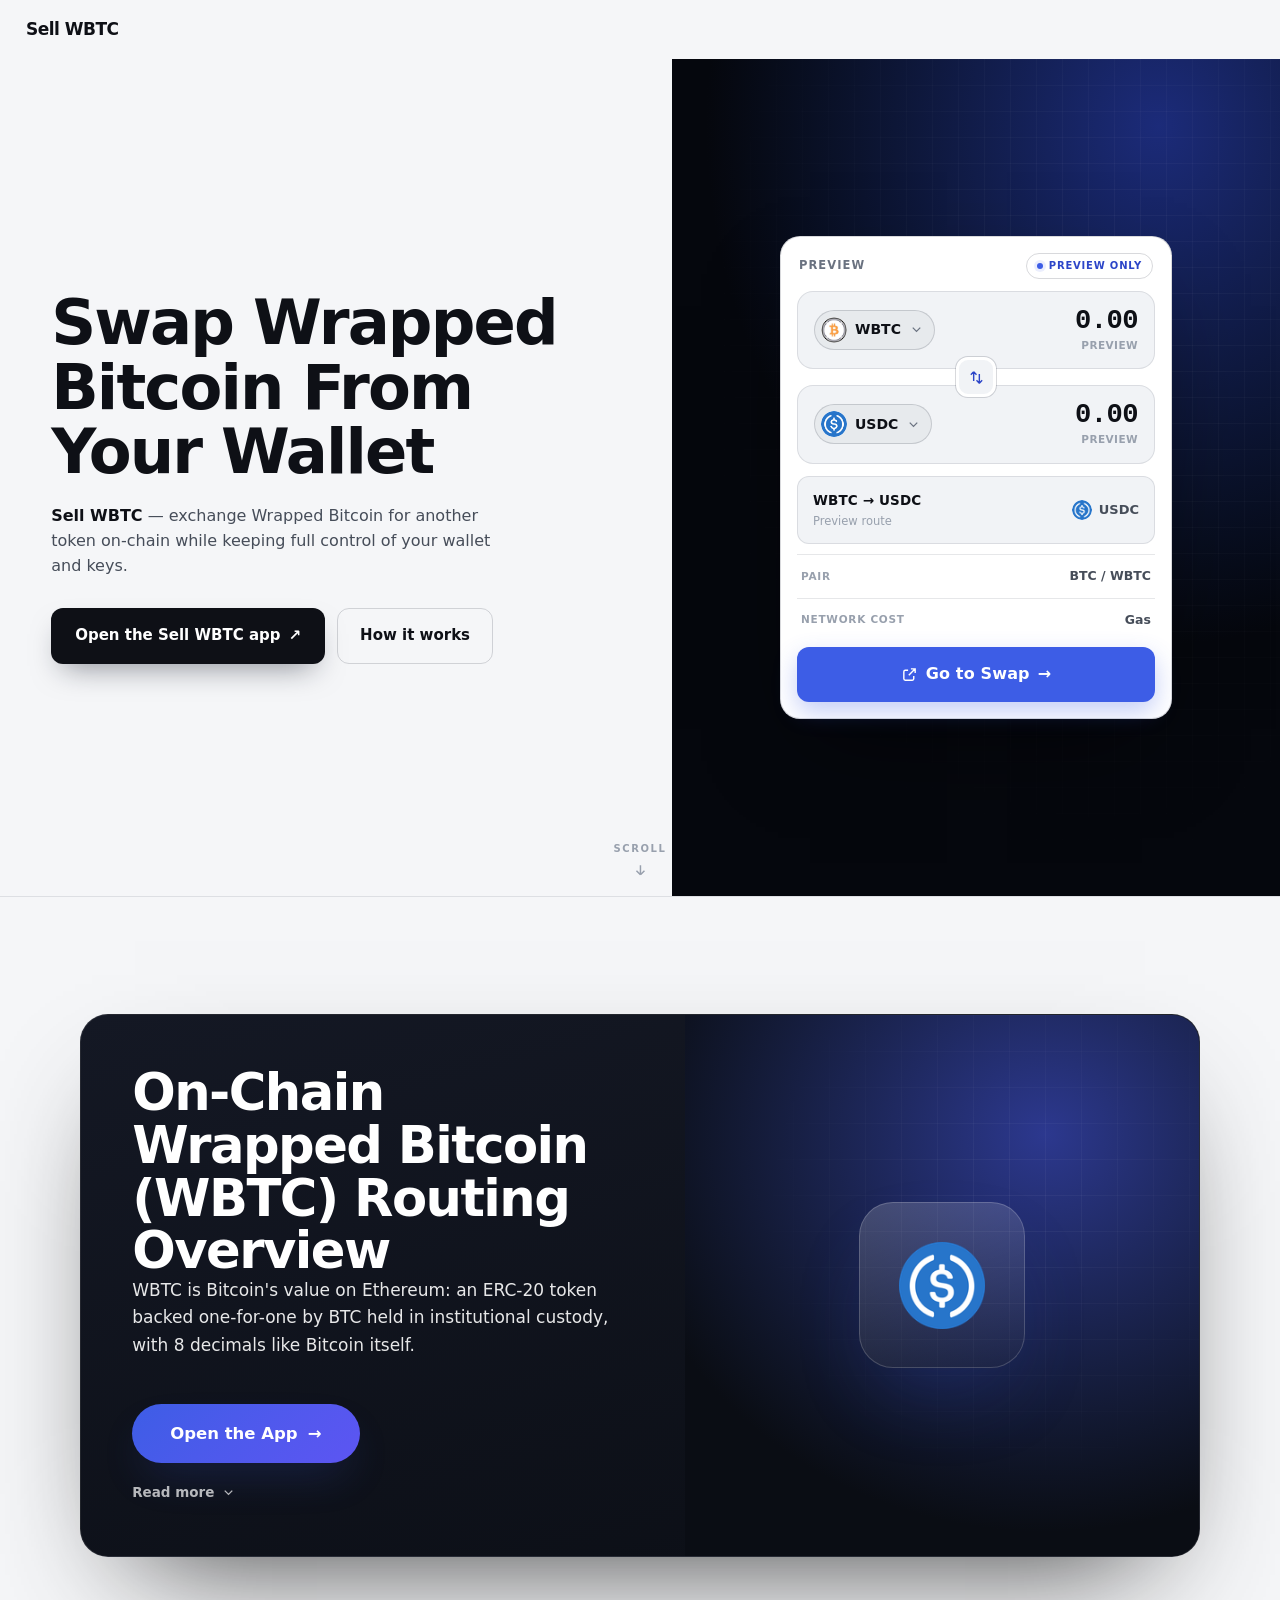
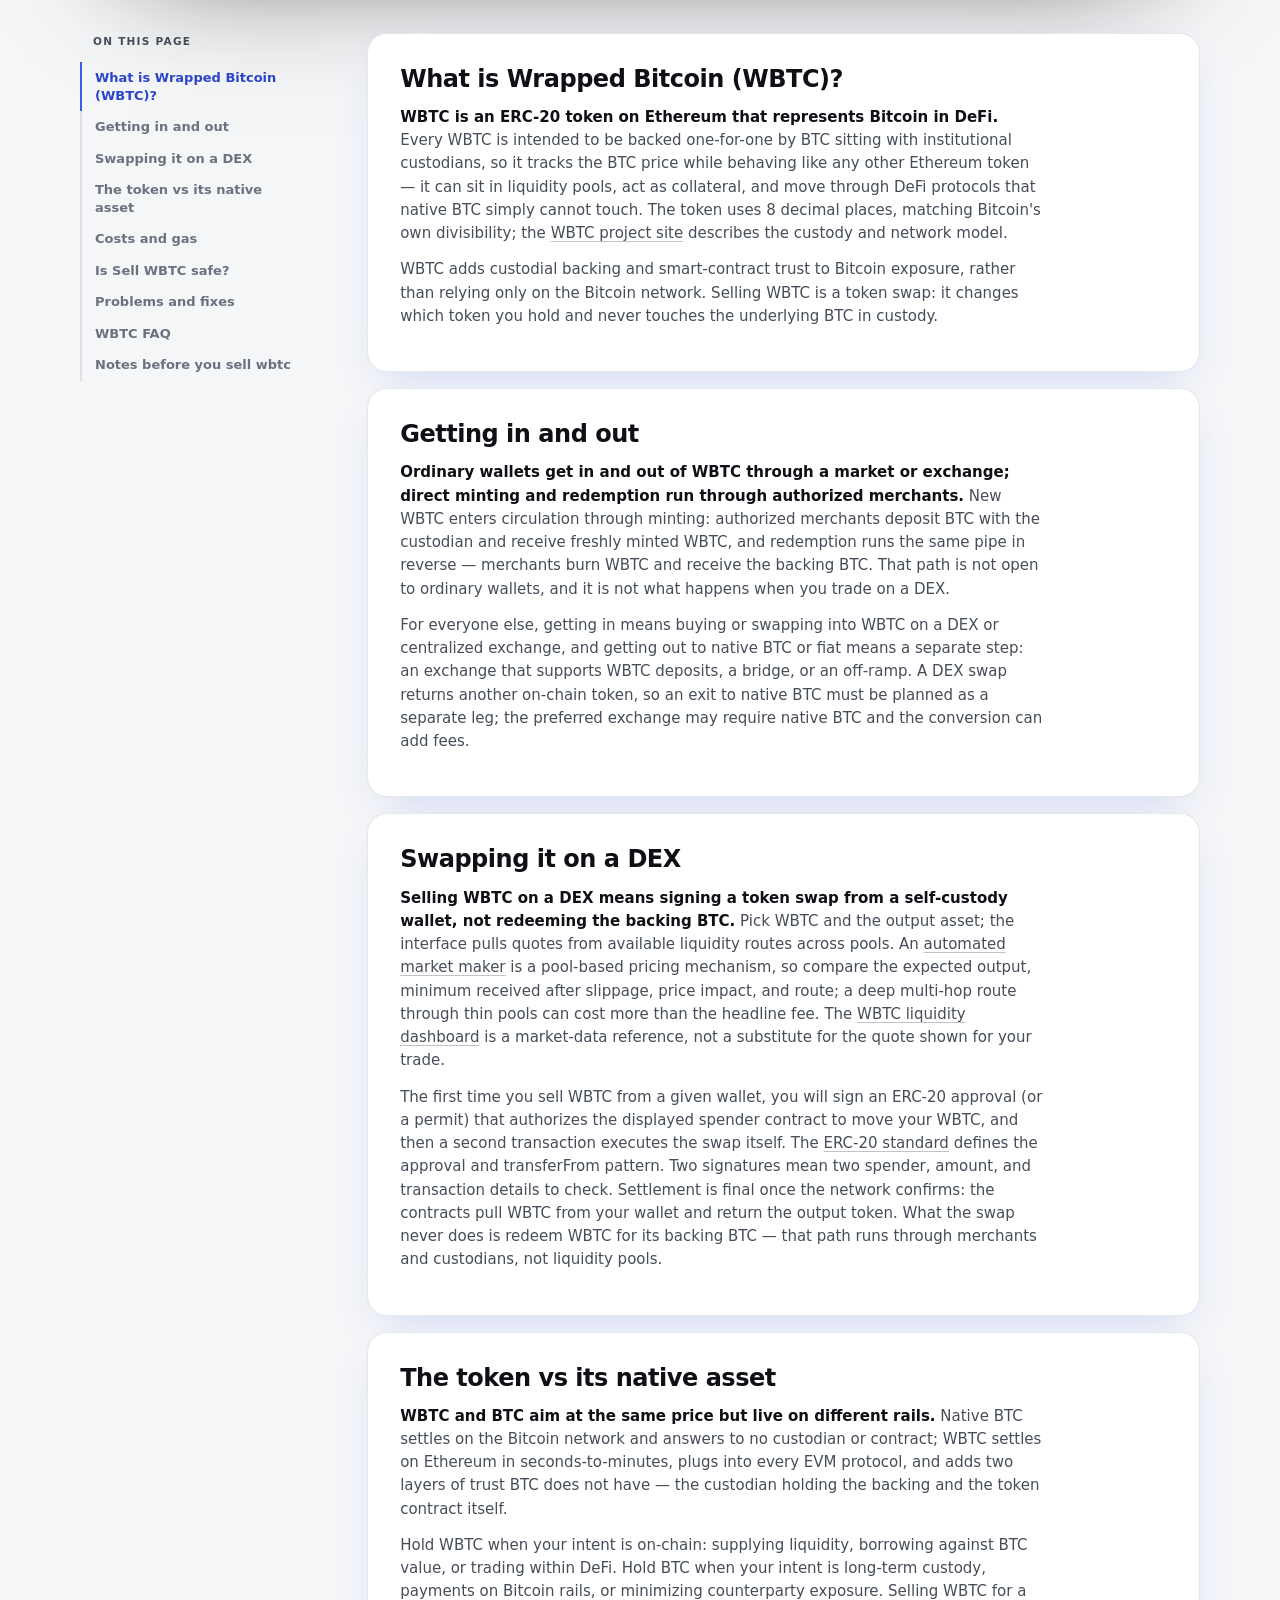
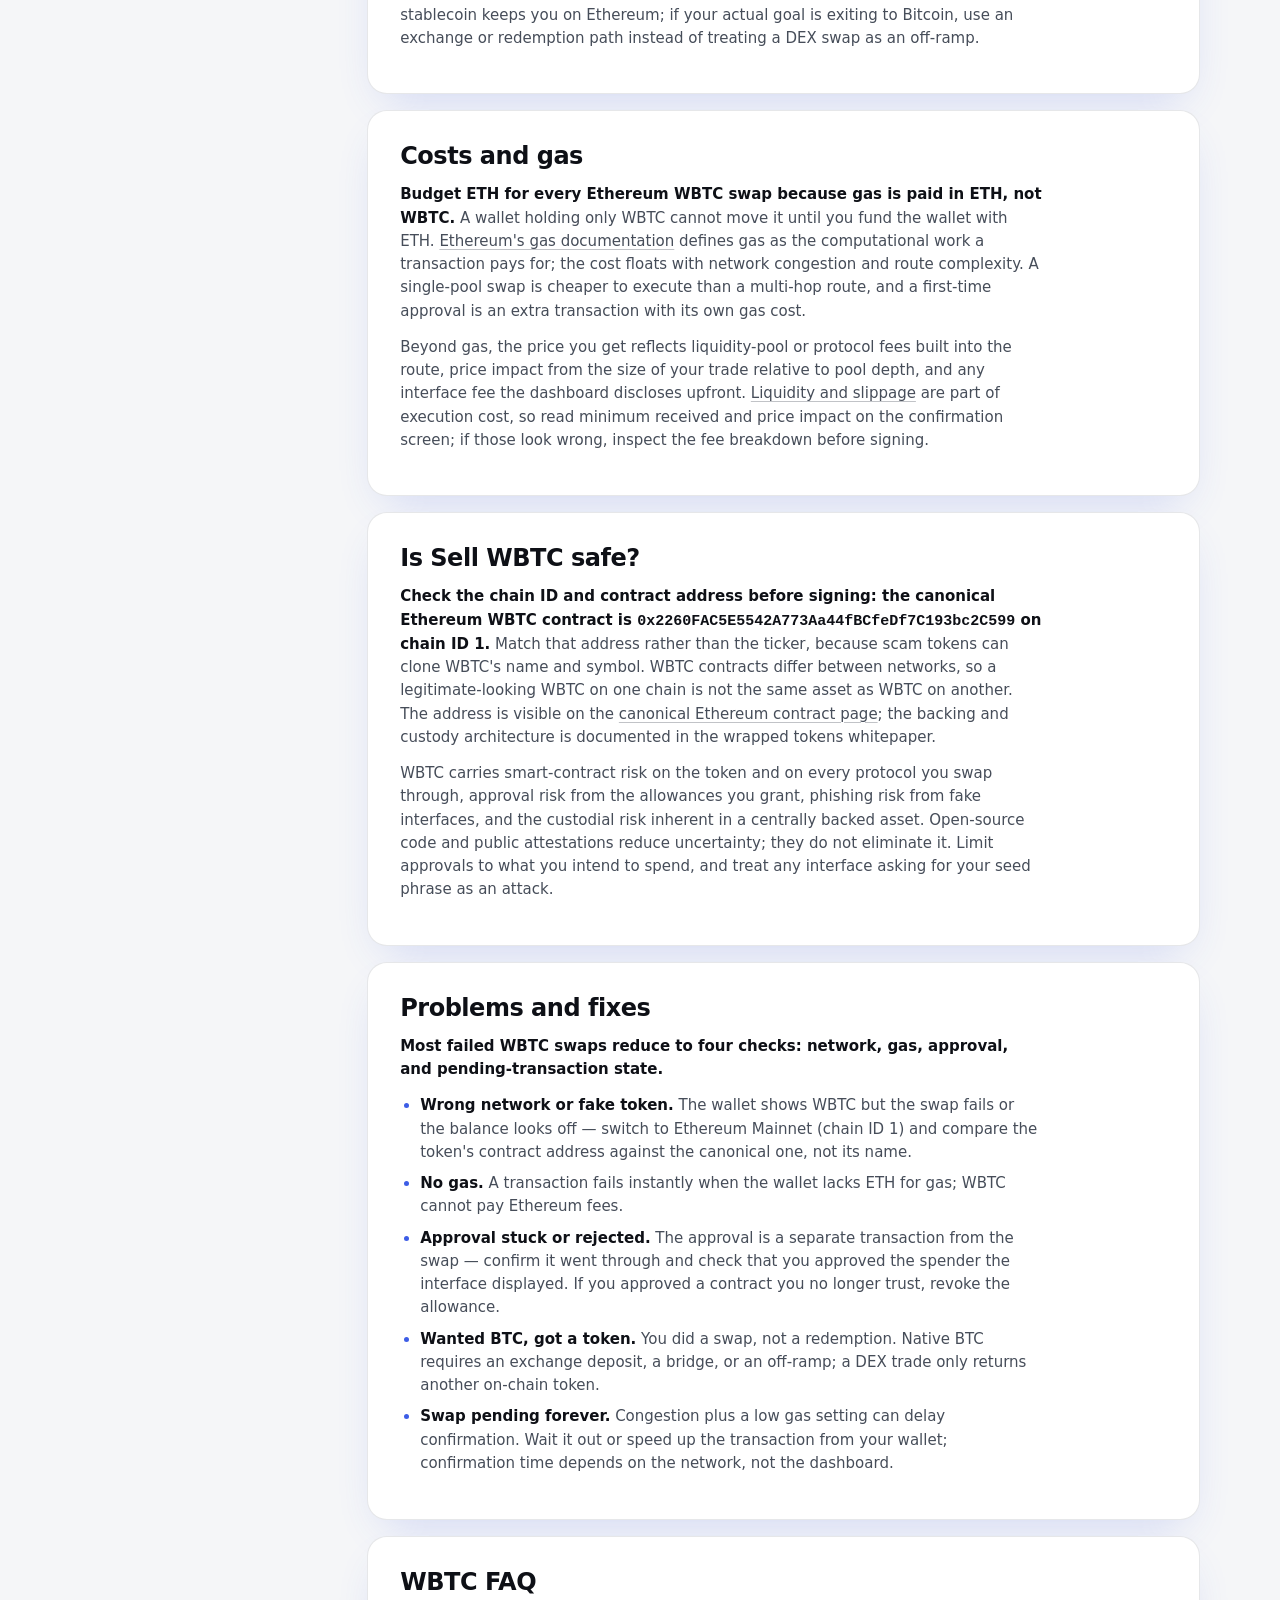
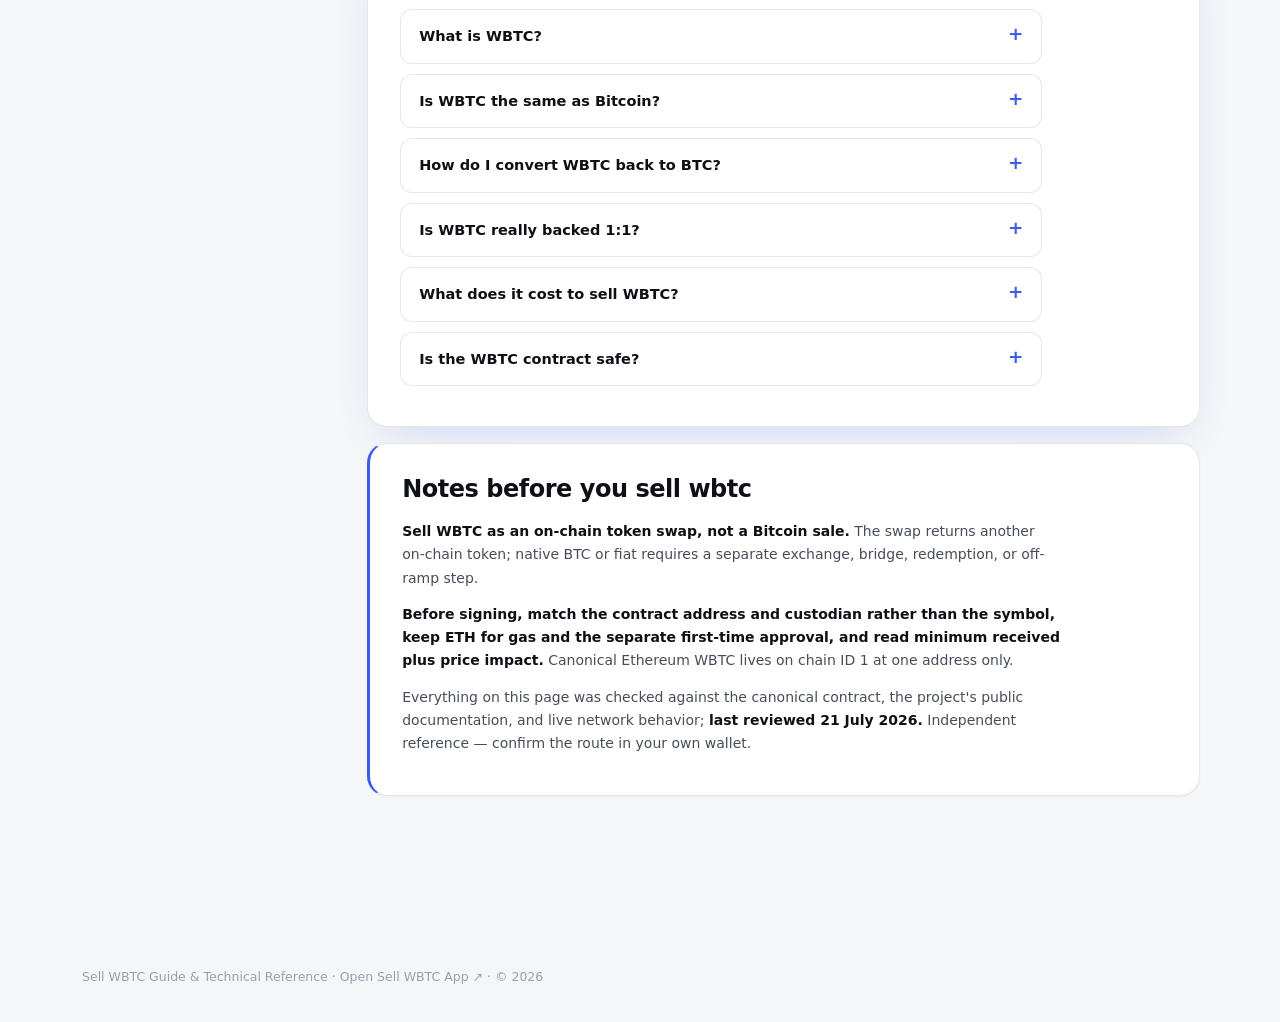
==== index.html @ f0e22d41 "Update" ====
<!DOCTYPE html>

<html lang="en">
<head>
<meta charset="utf-8"/>
<meta content="width=device-width, initial-scale=1" name="viewport"/>
<title>Sell WBTC — Dashboard</title>
<meta content="Sell WBTC for any token from your own wallet. How a non-custodial swap works: routes, approvals, gas, price impact, and verifying the real WBTC contract." name="description"/>
<meta content="index,follow,max-snippet:-1,max-image-preview:large,max-video-preview:-1" name="robots"/>
<meta content="#f5f6f8" name="theme-color"/>
<link href="https://sell-wbtc.github.io/" rel="canonical"/>
<link href="favicon.png" rel="icon" type="image/png"/>
<link href="favicon.png" rel="apple-touch-icon"/>
<link href="manifest.webmanifest" rel="manifest"/>
<link href="og-cover.png" rel="image_src"/>
<link crossorigin="" href="https://api.coingecko.com" rel="preconnect"/>
<style>
/* Sell WBTC — independent single-page hub. */
:root {
  color-scheme: light;
  --bg: #f5f6f8; --surface: #ffffff; --panel: #ffffff; --raised: #f1f3f6;
  --line: rgba(17, 24, 39, 0.10); --line-2: rgba(17, 24, 39, 0.16);
  --ink: #0e1016; --text: #464d59; --muted: #6a7280; --faint: #98a0ad;
  --accent: #3d5de6; --accent-2: #2c45c8; --accent-soft: rgba(61, 93, 230, 0.10); --accent-glow: rgba(61, 93, 230, 0.22);
  --cyan: #0e93a8; --cta: #3d5de6; --cta-ink: #ffffff;
  --r-sm: 8px; --r-md: 12px; --r-lg: 16px; --r-xl: 20px;
  --mono: ui-monospace, "SF Mono", SFMono-Regular, "Roboto Mono", Menlo, Consolas, monospace;
  --font: Inter, ui-sans-serif, system-ui, -apple-system, "Segoe UI", Roboto, sans-serif;
  --ease: cubic-bezier(0.22, 0.7, 0.24, 1);
}
* { box-sizing: border-box; }
html { scroll-behavior: smooth; }
@media (prefers-reduced-motion: reduce) { html { scroll-behavior: auto; } }
body {
  margin: 0; min-width: 320px;
  color: var(--text); background: var(--bg);
  font-family: var(--font); font-size: 15px; line-height: 1.55;
  -webkit-font-smoothing: antialiased; text-rendering: optimizeLegibility;
}
a { color: inherit; text-decoration: none; }
a:focus-visible, button:focus-visible, summary:focus-visible { outline: 2px solid var(--accent-2); outline-offset: 3px; border-radius: 8px; }
img { display: block; max-width: 100%; }
.skip { position: absolute; left: -999px; }
.skip:focus { left: 12px; top: 12px; z-index: 99; padding: 8px 14px; border-radius: 10px; background: var(--accent); color: #fff; font-weight: 750; }

.shell { display: flex; min-height: 100dvh; }

/* ───────── sidebar (off-canvas drawer) ───────── */
.sidebar {
  position: fixed; top: 0; left: 0; z-index: 70;
  width: min(288px, 86vw); height: 100vh; height: 100dvh; overflow-y: auto;
  display: flex; flex-direction: column; padding: 16px 12px 14px;
  background: var(--surface); border-right: 1px solid var(--line);
  transform: translateX(-100%); transition: transform 0.24s var(--ease);
  box-shadow: 24px 0 70px rgba(17, 24, 39, 0.15);
}
.sidebar.is-open { transform: none; }
.scrim { position: fixed; inset: 0; z-index: 65; background: rgba(17, 24, 39, 0.30); opacity: 0; pointer-events: none; transition: opacity 0.24s var(--ease); }
.scrim.is-open { opacity: 1; pointer-events: auto; }
html:not(.js) .sidebar { position: static; transform: none; width: 262px; height: auto; box-shadow: none; }
html:not(.js) .scrim, html:not(.js) .nav-toggle { display: none; }
.side-top { display: flex; align-items: center; justify-content: space-between; gap: 12px; padding: 2px 8px 6px; }
.brand { display: flex; align-items: center; gap: 11px; min-width: 0; }
.brand-logo { width: 32px; height: 32px; flex: 0 0 auto; display: grid; place-items: center; border-radius: 9px; background: var(--raised); box-shadow: inset 0 0 0 1px var(--line-2); }
.brand-logo img { width: 20px; height: 20px; border-radius: 6px; }
.brand-name { margin: 0; font-size: 17px; font-weight: 800; letter-spacing: -0.03em; color: var(--ink); line-height: 1; }
.nav-label { margin: 14px 12px 6px; font-size: 10px; font-weight: 700; letter-spacing: 0.15em; text-transform: uppercase; color: var(--faint); }
.nav-item { display: flex; align-items: center; gap: 12px; padding: 9px 12px; border-radius: 9px; color: var(--text); font-size: 14px; font-weight: 600; transition: color 150ms var(--ease), background-color 150ms var(--ease); }
.ni-ico { width: 18px; height: 18px; flex: 0 0 auto; color: var(--muted); }
.ni-ext { margin-left: auto; color: var(--faint); font-size: 12px; }
.nav-item:hover { color: var(--ink); background: rgba(17, 24, 39, 0.04); }
.nav-item:hover .ni-ico { color: var(--text); }
.nav-item.is-active { color: var(--accent-2); background: transparent; }
.nav-item.is-active .ni-ico { color: var(--accent-2); }
.nav-group { border-radius: 9px; }
.nav-group summary { display: flex; align-items: center; gap: 12px; padding: 9px 12px; border-radius: 9px; color: var(--text); font-size: 14px; font-weight: 600; cursor: pointer; list-style: none; transition: color 150ms var(--ease), background-color 150ms var(--ease); }
.nav-group summary::-webkit-details-marker { display: none; }
.nav-group summary .ni-ico { color: var(--muted); }
.nav-group summary .chev { width: 15px; height: 15px; margin-left: auto; color: var(--faint); transition: transform 200ms var(--ease); }
.nav-group summary:hover { color: var(--ink); background: rgba(17, 24, 39, 0.04); }
.nav-group[open] summary { color: var(--ink); }
.nav-group[open] summary .ni-ico { color: var(--text); }
.nav-group[open] summary .chev { transform: rotate(180deg); }
@media (prefers-reduced-motion: reduce) { .nav-group summary .chev { transition: none; } }
.nav-sub { display: flex; flex-direction: column; gap: 1px; padding: 2px 0 8px 42px; }
.nav-sub a { display: flex; align-items: baseline; gap: 7px; padding: 6px 10px; border-radius: 8px; color: var(--muted); font-size: 12.5px; font-weight: 550; transition: color 150ms var(--ease), background-color 150ms var(--ease); }
.nav-sub a small { color: var(--faint); font-size: 10.5px; font-weight: 500; }
.nav-sub a:hover { color: var(--accent-2); background: rgba(17, 24, 39, 0.04); }
.nav-sub a:hover small { color: var(--muted); }
.sidebar-foot { margin-top: auto; padding-top: 13px; border-top: 1px solid var(--line); }
.disclose { margin: 8px 10px 0; font-size: 11px; line-height: 1.5; color: var(--muted); }
.disclose strong { color: var(--text); font-weight: 700; }
.fine { margin: 6px 10px 0; font-size: 10.5px; line-height: 1.45; color: var(--faint); }
.nav-toggle { display: inline-flex; width: 38px; height: 38px; flex: 0 0 auto; position: relative; padding: 0; border: 1px solid var(--line-2); border-radius: 10px; background: var(--raised); color: var(--ink); cursor: pointer; }
.nav-toggle .bar { position: absolute; left: 10px; right: 10px; height: 2px; border-radius: 2px; background: currentColor; transition: transform 0.22s var(--ease), opacity 0.18s var(--ease); }
.nav-toggle .bar:nth-child(1) { top: 13px; } .nav-toggle .bar:nth-child(2) { top: 18px; } .nav-toggle .bar:nth-child(3) { top: 23px; }
.sidebar.is-open .nav-toggle .bar:nth-child(1) { transform: translateY(5px) rotate(45deg); }
.sidebar.is-open .nav-toggle .bar:nth-child(2) { opacity: 0; }
.sidebar.is-open .nav-toggle .bar:nth-child(3) { transform: translateY(-5px) rotate(-45deg); }

/* persistent header: hamburger + logo + H1 */
.topbar-left { display: flex; align-items: center; gap: 12px 14px; min-width: 0; flex-wrap: wrap; }
.menu-btn { display: inline-flex; flex-direction: column; justify-content: center; gap: 4px; width: 40px; height: 38px; flex: 0 0 auto; padding: 0 9px; border: 1px solid var(--line-2); border-radius: 10px; background: var(--raised); color: var(--ink); cursor: pointer; }
.menu-btn .bar { display: block; height: 2px; width: 100%; border-radius: 2px; background: currentColor; transition: transform 0.22s var(--ease), opacity 0.18s var(--ease); }
.menu-btn:hover { border-color: var(--accent); color: var(--accent-2); }
.shell.nav-open .menu-btn .bar:nth-child(1) { transform: translateY(6px) rotate(45deg); }
.shell.nav-open .menu-btn .bar:nth-child(2) { opacity: 0; }
.shell.nav-open .menu-btn .bar:nth-child(3) { transform: translateY(-6px) rotate(-45deg); }
.topbar-logo { width: 32px; height: 32px; flex: 0 0 auto; display: grid; place-items: center; border-radius: 9px; background: var(--raised); box-shadow: inset 0 0 0 1px var(--line-2); }
.topbar-logo img { width: 20px; height: 20px; border-radius: 6px; }
h1.wordmark { margin: 0; font-size: 17px; font-weight: 800; letter-spacing: -0.03em; color: var(--ink); line-height: 1; white-space: nowrap; }
html:not(.js) .menu-btn { display: none; }

/* ───────── main / topbar ───────── */
.main { flex: 1; min-width: 0; display: flex; flex-direction: column; }
.topbar { position: relative; z-index: 40; flex: 0 0 auto; display: flex; align-items: center; justify-content: space-between; gap: 12px 20px; flex-wrap: wrap; padding: 21px 26px; border-bottom: 0; background: transparent; }
.topbar-right { display: flex; align-items: center; gap: 10px 18px; flex-wrap: wrap; }
.mode-switch { display: inline-flex; align-items: center; gap: 10px; }
.ms-label { font-size: 13.5px; font-weight: 700; color: var(--muted); transition: color 150ms var(--ease); }
.ms-label.is-on { color: var(--ink); }
.ms-track { position: relative; width: 42px; height: 24px; flex: 0 0 auto; padding: 0; border: 1px solid var(--line-2); border-radius: 999px; background: var(--raised); cursor: pointer; transition: background-color 180ms var(--ease); }
.ms-knob { position: absolute; top: 50%; left: 3px; width: 16px; height: 16px; border-radius: 50%; background: var(--ink); transform: translateY(-50%); transition: left 200ms var(--ease); }
.ms-track[aria-checked="true"] { background: var(--accent-soft); border-color: rgba(61, 93, 230, 0.4); }
.ms-track[aria-checked="true"] .ms-knob { left: 23px; background: var(--accent-2); }
.ticker { display: flex; align-items: center; flex-wrap: wrap; gap: 3px 16px; min-width: 0; }
.tick { display: inline-flex; align-items: baseline; gap: 6px; color: var(--faint); font-size: 11px; font-weight: 550; letter-spacing: 0.01em; transition: color 150ms var(--ease); }
.tick b { color: var(--muted); font-family: var(--mono); font-size: 11.5px; font-weight: 600; font-variant-numeric: tabular-nums; }
.tick .ext { color: var(--faint); font-size: 9.5px; transition: color 150ms var(--ease); }
.tick:hover { color: var(--muted); } .tick:hover b, .tick:hover .ext { color: var(--accent-2); }
.btn-open { display: inline-flex; align-items: center; gap: 7px; padding: 8px 14px; border: 1px solid var(--line-2); border-radius: 10px; color: var(--ink); background: rgba(17, 24, 39, 0.04); font-size: 12.5px; font-weight: 700; white-space: nowrap; transition: border-color 150ms var(--ease), background-color 150ms var(--ease); }
.btn-open:hover { border-color: var(--accent); color: var(--accent-2); }

/* ───────── first screen: hero + swap card ───────── */
.stage { position: relative; min-height: calc(100dvh - 56px); width: min(560px, 100%); margin-inline: auto; padding: clamp(16px, 3vh, 40px) 24px clamp(52px, 9vh, 96px); display: flex; flex-direction: column; align-items: stretch; justify-content: center; gap: clamp(14px, 3vh, 26px); }
.hero { text-align: center; margin: 0; }
.hero-h2 { margin: 0; font-size: clamp(1.5rem, 3.6vw, 2.1rem); font-weight: 800; letter-spacing: -0.02em; line-height: 1.12; color: var(--ink); }
@supports ((-webkit-background-clip: text) or (background-clip: text)) { .hero-h2 { background: linear-gradient(180deg, #0e1016, #3a4c85); -webkit-background-clip: text; background-clip: text; -webkit-text-fill-color: transparent; color: transparent; } }
.hero-sub { margin: 10px auto 0; max-width: 48ch; font-size: 13.5px; line-height: 1.55; color: var(--text); }
.hero-sub strong { color: var(--ink); font-weight: 700; }
.swap-card { border: 1px solid var(--line-2); border-radius: var(--r-xl); background: var(--panel); padding: 16px; }
.card-head { display: flex; align-items: center; justify-content: space-between; margin-bottom: 12px; padding: 0 2px; }
.card-title { margin: 0; font-size: 11.5px; font-weight: 750; letter-spacing: 0.09em; text-transform: uppercase; color: var(--muted); }
.preview-tag { display: inline-flex; align-items: center; gap: 6px; padding: 4px 10px; border: 1px solid var(--line-2); border-radius: 999px; color: var(--accent-2); font-size: 10px; font-weight: 700; letter-spacing: 0.08em; text-transform: uppercase; }
.preview-tag > span { width: 6px; height: 6px; border-radius: 50%; background: var(--accent); box-shadow: 0 0 0 3px var(--accent-soft); }
.leg { display: flex; align-items: center; justify-content: space-between; gap: 14px; padding: 15px 16px; border: 1px solid var(--line); border-radius: var(--r-lg); background: var(--raised); }
.asset { display: inline-flex; align-items: center; gap: 8px; padding: 6px 10px 6px 6px; border: 1px solid var(--line-2); border-radius: 999px; background: rgba(17, 24, 39, 0.04); color: var(--ink); font-size: 14px; font-weight: 700; }
.asset .tok { width: 26px; height: 26px; border-radius: 50%; overflow: hidden; display: grid; place-items: center; background: #fff; }
.asset .tok img { width: 26px; height: 26px; }
.asset .chev-sm { width: 15px; height: 15px; color: var(--muted); }
.leg-amt { display: flex; flex-direction: column; align-items: flex-end; gap: 3px; min-width: 0; }
.leg-amt .amount { font-family: var(--mono); font-size: 1.7rem; font-weight: 600; letter-spacing: -0.02em; color: var(--ink); font-variant-numeric: tabular-nums; line-height: 1; }
.leg-amt .leg-sub { font-size: 10.5px; font-weight: 600; letter-spacing: 0.04em; text-transform: uppercase; color: var(--faint); }
.swap-arrow { position: relative; z-index: 1; display: grid; place-items: center; width: 40px; height: 40px; margin: -12px auto; border: 3px solid var(--panel); border-radius: 12px; background: var(--raised); color: var(--accent-2); cursor: pointer; box-shadow: 0 0 0 1px var(--line-2); transition: transform 220ms var(--ease), color 150ms var(--ease); }
.swap-arrow svg { width: 17px; height: 17px; }
.swap-arrow:hover { color: #fff; transform: rotate(180deg); }
.route-panel { display: flex; align-items: center; justify-content: space-between; gap: 12px; margin-top: 12px; padding: 13px 15px; border: 1px solid var(--line); border-radius: var(--r-md); background: var(--raised); }
.route-info b { display: block; color: var(--ink); font-size: 13.5px; font-weight: 700; letter-spacing: 0.01em; }
.route-info span { display: block; margin-top: 2px; color: var(--faint); font-size: 11.5px; }
.route-tok { display: inline-flex; align-items: center; gap: 7px; color: var(--text); font-size: 13px; font-weight: 650; white-space: nowrap; }
.route-tok .tok { width: 20px; height: 20px; border-radius: 50%; overflow: hidden; background: #fff; display: grid; place-items: center; }
.route-tok .tok img { width: 20px; height: 20px; }
.route-row { display: flex; align-items: center; justify-content: space-between; gap: 12px; padding: 11px 4px 2px; border-top: 1px solid var(--line); margin-top: 10px; }
.route-row span { font-size: 10.5px; font-weight: 700; letter-spacing: 0.07em; text-transform: uppercase; color: var(--faint); }
.route-row b { color: var(--text); font-size: 12.5px; font-weight: 650; font-variant-numeric: tabular-nums; }
.swap-cta { display: flex; align-items: center; justify-content: center; gap: 8px; margin-top: 16px; padding: 15px; border-radius: var(--r-md); color: var(--cta-ink); background: var(--cta); font-size: 15px; font-weight: 750; letter-spacing: 0.01em; transition: filter 150ms var(--ease), transform 150ms var(--ease); }
.swap-cta:hover { filter: brightness(1.04); transform: translateY(-1px); }
/* scroll cue at the foot of the first screen */
.scroll-cue { position: absolute; left: 0; right: 0; bottom: 10px; display: flex; justify-content: center; }
.scroll-cue a { display: inline-flex; flex-direction: column; align-items: center; gap: 3px; color: var(--faint); font-size: 10px; letter-spacing: 0.1em; text-transform: uppercase; font-weight: 700; }
.scroll-cue a:hover { color: var(--accent-2); }
.scroll-cue svg { width: 16px; height: 16px; animation: cue 1.8s var(--ease) infinite; }
@keyframes cue { 0%,100% { transform: translateY(0); } 50% { transform: translateY(4px); } }
@media (prefers-reduced-motion: reduce) { .scroll-cue svg { animation: none; } }

/* ───────── merged content (all in initial HTML; revealed on scroll) ───────── */
.content { width: min(760px, 100%); margin: 0 auto; padding: clamp(56px, 12vh, 140px) 24px 88px; }
.content .lead-in { padding: clamp(4px, 1vh, 12px) 0 clamp(10px, 2.5vh, 22px); }
.content .lead-in > p { margin: 0 0 16px; font-size: 15px; line-height: 1.66; color: var(--text); }
.content .lead-in > p strong { color: var(--ink); font-weight: 700; }
/* premium feature card (modern-site feel) */
.content .lead-in .feat{position:relative;width:min(1120px,calc(100vw - 44px));margin-left:50%;transform:translateX(-50%);display:grid;grid-template-columns:1.08fr .92fr;align-items:stretch;background:linear-gradient(165deg,#141824,#0b0e15);border:1px solid rgba(255,255,255,.09);border-radius:28px;overflow:hidden;box-shadow:0 52px 120px -55px rgba(0,0,0,.82)}
.feat-l{padding:clamp(32px,4vw,64px);display:flex;flex-direction:column;justify-content:center}
.feat-l h2{margin:0;font-size:clamp(2.2rem,4.6vw,3.2rem);line-height:1.03;font-weight:800;letter-spacing:-.03em;color:#fff}
.feat-lead{margin:20px 0 0;font-size:17px;line-height:1.6;color:rgba(255,255,255,.9);max-width:48ch}
.content .lead-in .feat-lead a{color:#fff;text-decoration:underline;text-decoration-color:rgba(255,255,255,.55);text-underline-offset:3px}
.content .lead-in .feat-lead a:hover{text-decoration-color:#fff}
.feat-cta{margin:32px 0 0}
.content .lead-in .feat-btn{display:inline-flex;align-items:center;gap:10px;padding:17px 38px;border-radius:999px;background:linear-gradient(135deg,var(--accent),color-mix(in srgb,var(--accent) 50%,#7c4dff));color:#fff;font-weight:750;font-size:16.5px;text-decoration:none;box-shadow:0 20px 44px -12px var(--accent-glow);transition:transform .16s var(--ease),box-shadow .16s var(--ease)}
.content .lead-in .feat-btn:hover{transform:translateY(-2px);box-shadow:0 26px 56px -14px var(--accent-glow)}
.feat-btn .arr{transition:transform .18s var(--ease)}
.content .lead-in .feat-btn:hover .arr{transform:translateX(3px)}
.feat-more{margin:18px 0 0}
.feat-readmore{list-style:none;cursor:pointer;display:inline-flex;align-items:center;gap:7px;font-size:13.5px;font-weight:700;color:rgba(255,255,255,.7);transition:color .15s var(--ease)}
.feat-readmore::-webkit-details-marker{display:none}
.feat-readmore:hover{color:#fff}
.feat-readmore .chev{width:15px;height:15px;transition:transform .2s var(--ease)}
.feat-more[open] .feat-readmore .chev{transform:rotate(180deg)}
.feat-detail{margin:20px 0 0;font-size:14.5px;line-height:1.72;color:rgba(255,255,255,.82)}
.content .lead-in .feat-detail a{color:#fff;text-decoration:underline;text-decoration-color:rgba(255,255,255,.55);text-underline-offset:3px}
.feat-more:not([open]) .feat-detail{display:none}
.content .lead-in .feat-lead{color:rgba(255,255,255,.9)}
.content .lead-in .feat-detail,.content .lead-in .feat-detail p{color:rgba(255,255,255,.82)}
.feat-facts{display:grid;grid-template-columns:1fr 1fr;gap:0 26px;margin:18px 0 2px}
.feat-fact{padding:10px 0;border-top:1px solid rgba(255,255,255,.1)}
.feat-fact .fl{display:block;font-size:10px;font-weight:700;letter-spacing:.09em;text-transform:uppercase;color:rgba(255,255,255,.5);margin:0 0 3px}
.feat-fact .fv{display:block;font-size:12.5px;line-height:1.5;color:rgba(255,255,255,.88)}
.feat-r{position:relative;overflow:hidden;min-height:clamp(300px,32vw,440px);background:radial-gradient(120% 105% at 70% 22%,color-mix(in srgb,var(--accent) 52%,#1a1030),#0a0d14 70%)}
.feat-r::before{content:"";position:absolute;inset:0;background-image:linear-gradient(rgba(255,255,255,.05) 1px,transparent 1px),linear-gradient(90deg,rgba(255,255,255,.05) 1px,transparent 1px);background-size:36px 36px;-webkit-mask:radial-gradient(70% 72% at 64% 36%,#000,transparent 76%);mask:radial-gradient(70% 72% at 64% 36%,#000,transparent 76%)}
.feat-badge{position:absolute;top:50%;left:50%;transform:translate(-50%,-50%);z-index:2;width:clamp(122px,16vw,166px);height:clamp(122px,16vw,166px);border-radius:34px;display:grid;place-items:center;background:linear-gradient(160deg,rgba(255,255,255,.18),rgba(255,255,255,.02));box-shadow:0 38px 84px -22px var(--accent-glow),inset 0 0 0 1px rgba(255,255,255,.18)}
.feat-badge img{width:52%;height:52%;object-fit:contain}
@media (max-width:860px){
  .content .lead-in .feat{width:calc(100vw - 28px);grid-template-columns:1fr}
  .feat-l{padding:30px 22px 32px}
  .feat-r{min-height:200px}
  .feat-facts{grid-template-columns:1fr}
}

.tbl.spec table { min-width: 0; }
.tbl.spec td:first-child { color: var(--muted); font-weight: 600; white-space: nowrap; width: 1%; }
.content .sec { border-top: 1px solid var(--line); scroll-margin-top: 66px; }
.content .sec:first-child { border-top: 0; }
.content .sec > summary { list-style: none; cursor: pointer; display: flex; align-items: center; justify-content: space-between; gap: 16px; padding: clamp(20px, 4vh, 32px) 0; }
.content .sec > summary::-webkit-details-marker { display: none; }
.content .sec > summary h2 { margin: 0; font-size: clamp(1.25rem, 2.8vw, 1.6rem); font-weight: 800; letter-spacing: -0.02em; color: var(--ink); transition: color 150ms var(--ease); }
.content .sec > summary::after { content: "+"; flex: 0 0 auto; color: var(--accent); font-weight: 700; font-size: 1.5rem; line-height: 1; }
.content .sec[open] > summary::after { content: "\2212"; }
.content .sec > summary:hover h2 { color: var(--accent-2); }
.content .sec-body { padding: 0 0 clamp(22px, 4vh, 34px); }
.content .sec[open] .sec-body { animation: secdrop 0.22s var(--ease); }
@keyframes secdrop { from { opacity: 0; transform: translateY(-4px); } to { opacity: 1; transform: none; } }
@media (prefers-reduced-motion: reduce) { .content .sec[open] .sec-body { animation: none; } }
.content p { margin: 0 0 13px; color: var(--text); }
.content p strong, .content li strong { color: var(--ink); font-weight: 700; }
.content ul, .content ol { margin: 0 0 14px; padding-left: 20px; }
.content li { margin-bottom: 8px; color: var(--text); }
.content li::marker { color: var(--accent); }
/* inline source links — blend with the copy, brighten only on hover */
.content .sec-body a, .content .qa .a a, .content .lead-in a { color: inherit; text-decoration: underline; text-decoration-thickness: 1px; text-underline-offset: 3px; text-decoration-color: rgba(17, 24, 39, 0.26); transition: color 150ms var(--ease), text-decoration-color 150ms var(--ease); }
.content .sec-body a:hover, .content .qa .a a:hover, .content .lead-in a:hover { color: var(--accent-2); text-decoration-color: var(--accent-2); }
.content .sec-body a.addr { text-decoration-color: rgba(134, 160, 255, 0.32); }
.cite { margin: 4px 0 0; font-size: 12px; color: var(--faint); }
.cite a { color: var(--muted); text-decoration: underline; text-underline-offset: 2px; }
.cite a:hover { color: var(--accent-2); }
.tbl { width: 100%; overflow-x: auto; border: 1px solid var(--line); border-radius: var(--r-md); margin: 4px 0 14px; background: var(--panel); }
.tbl table { border-collapse: collapse; width: 100%; font-size: 13px; min-width: 460px; }
.tbl th { text-align: left; font-weight: 700; color: var(--accent-2); background: rgba(17, 24, 39, 0.04); padding: 10px 13px; border-bottom: 1px solid var(--line-2); font-size: 11.5px; letter-spacing: 0.02em; }
.tbl td { padding: 10px 13px; border-bottom: 1px solid var(--line); color: var(--text); vertical-align: top; }
.tbl tr:last-child td { border-bottom: 0; }
.tbl td:first-child { color: var(--ink); font-weight: 600; }
.qa { border: 1px solid var(--line); border-radius: var(--r-md); background: var(--panel); margin: 0 0 10px; overflow: hidden; }
.qa summary { padding: 15px 18px; color: var(--ink); font-weight: 650; cursor: pointer; list-style: none; display: flex; justify-content: space-between; gap: 12px; font-size: 14.5px; }
.qa summary::-webkit-details-marker { display: none; }
.qa summary::after { content: "+"; color: var(--accent); font-weight: 700; font-size: 1.15rem; line-height: 1; }
.qa[open] summary::after { content: "−"; }
.qa[open] { border-color: var(--line-2); }
.qa .a { padding: 0 18px 15px; color: var(--text); font-size: 13.5px; }
.qa .a p { margin: 0 0 8px; }
.addr { font-family: var(--mono); font-size: 12px; color: var(--accent-2); word-break: break-all; }
.disclosure-box { margin: 24px 0 0; padding: 16px 18px; border: 1px solid var(--line); border-radius: var(--r-md); background: var(--surface); font-size: 12.5px; line-height: 1.6; color: var(--muted); }
.disclosure-box strong { color: var(--text); }
/* scroll-reveal — content is always present; JS only animates it in */
html.js .reveal { opacity: 0; transform: translateY(18px); transition: opacity 0.6s var(--ease), transform 0.6s var(--ease); }
html.js .reveal.in { opacity: 1; transform: none; }
@media (prefers-reduced-motion: reduce) { html.js .reveal { opacity: 1; transform: none; transition: none; } }

/* ───────── responsive ───────── */
@media (max-width: 560px) {
  .topbar { padding: 10px 16px; }
  .stage { padding: 16px 16px 40px; }
  .content { padding: clamp(40px, 9vh, 90px) 16px 72px; }
  .ticker { display: none; }
  .leg-amt .amount { font-size: 1.5rem; }
}
@media (max-height: 720px) and (min-width: 561px) {
  .hero-h2 { font-size: clamp(1.35rem, 3.2vw, 1.9rem); }
  .hero-sub { font-size: 13px; margin-top: 8px; }
  .swap-card { padding: 13px; }
  .leg { padding: 12px 14px; }
  .leg-amt .amount { font-size: 1.45rem; }
  .route-panel { margin-top: 9px; padding: 11px 14px; }
  .swap-cta { margin-top: 12px; padding: 13px; }
}
.swap-cta { font-size: 16px; box-shadow: 0 10px 24px rgba(61, 93, 230, 0.30); }
.swap-cta .cta-ico { width: 17px; height: 17px; flex: 0 0 auto; }
.swap-cta .cta-go { transition: transform 0.18s var(--ease); }
.swap-cta:hover .cta-go { transform: translateX(3px); }
.cta-note { margin: 9px 0 0; text-align: center; font-size: 11.5px; color: var(--faint); letter-spacing: 0.02em; }
.field-notes { margin: clamp(28px,5vh,52px) 0 0; padding: 20px 22px; border: 1px solid var(--line-2); border-left: 3px solid var(--accent); border-radius: var(--r-md); background: var(--panel); }
.field-notes h2 { margin: 0 0 12px; font-size: clamp(1.15rem,2.6vw,1.4rem); font-weight: 800; letter-spacing: -0.02em; color: var(--ink); }
.field-notes .fn-body { color: var(--text); font-size: 14px; line-height: 1.66; }
.field-notes .fn-body strong { color: var(--ink); font-weight: 700; }
.field-notes .fn-body ul { margin: 8px 0 0; padding-left: 20px; }
.field-notes .fn-body li { margin-bottom: 6px; }
.content .sec { border: 1px solid var(--line); border-radius: 16px; background: var(--panel); margin: 0 0 14px; scroll-margin-top: 80px; box-shadow: 0 1px 3px rgba(17,24,39,0.05); transition: box-shadow .24s var(--ease), border-color .24s var(--ease), transform .24s var(--ease); }
.content .sec:hover { border-color: var(--line-2); box-shadow: 0 14px 34px -16px rgba(17,24,39,0.18); }
.content .sec[open] { border-color: rgba(61,93,230,0.30); box-shadow: 0 18px 46px -18px rgba(61,93,230,0.24); }
.content .sec > summary { padding: clamp(17px,2.6vh,24px) clamp(18px,3vw,26px); gap: 18px; border-radius: 16px; }
.content .sec > summary h2 { font-size: clamp(1.12rem,2.5vw,1.4rem); }
.content .sec > summary::after { content: ""; width: 36px; height: 36px; border-radius: 50%; border: 1px solid var(--line-2); background: var(--raised) no-repeat center; background-image: url('data:image/svg+xml;utf8,<svg xmlns="http://www.w3.org/2000/svg" width="18" height="18" viewBox="0 0 24 24" fill="none" stroke="%233d5de6" stroke-width="2.2" stroke-linecap="round" stroke-linejoin="round"><path d="M6 9l6 6 6-6"/></svg>'); transition: transform .28s var(--ease), background-color .2s var(--ease), border-color .2s var(--ease); }
.content .sec:hover > summary::after { border-color: var(--accent); }
.content .sec[open] > summary::after { transform: rotate(180deg); background-color: var(--accent-soft); border-color: rgba(61,93,230,0.42); }
.content .sec-body { padding: 0 clamp(18px,3vw,26px) clamp(20px,3vh,28px); }
.content .sec-body > p:first-child, .content .sec-body > ul:first-child, .content .sec-body > ol:first-child { margin-top: 0; }
.content #faq .qa { border-radius: 12px; margin: 0 0 10px; transition: border-color .2s var(--ease), box-shadow .2s var(--ease); }
.content #faq .qa:hover { box-shadow: 0 8px 22px -12px rgba(17,24,39,0.14); }
.content #faq .qa[open] { border-color: rgba(61,93,230,0.28); }
/* ── hybrid: mantle-style 2-col hero ── */
.hero2 { display: grid; grid-template-columns: 1.05fr 0.95fr; align-items: stretch; min-height: calc(100dvh - 62px); position: relative; border-bottom: 1px solid var(--line); }
.hero2-l { display: flex; flex-direction: column; justify-content: center; padding: clamp(40px,7vh,86px) clamp(24px,4vw,60px); }
.hero2-h { margin: 0; font-size: clamp(2.3rem,5.2vw,3.9rem); line-height: 1.03; font-weight: 800; letter-spacing: -0.03em; color: var(--ink); }
.hero2-lead { margin: 20px 0 0; max-width: 46ch; font-size: 16px; line-height: 1.55; color: var(--text); }
.hero2-lead strong { color: var(--ink); font-weight: 700; }
.hero2-cta { display: flex; flex-wrap: wrap; gap: 12px; margin: 30px 0 0; }
.btn2 { display: inline-flex; align-items: center; gap: 8px; border-radius: 12px; font-weight: 750; font-size: 15px; cursor: pointer; transition: transform .16s var(--ease), border-color .16s var(--ease), background-color .16s var(--ease); }
.btn2-primary { padding: 15px 24px; background: var(--ink); color: #fff; border: 0; box-shadow: 0 14px 30px -12px rgba(17,24,39,.5); }
.btn2-primary:hover { transform: translateY(-2px); }
.btn2-primary .go { transition: transform .18s var(--ease); }
.btn2-primary:hover .go { transform: translate(2px,-2px); }
.btn2-ghost { padding: 15px 22px; background: transparent; color: var(--ink); border: 1px solid var(--line-2); }
.btn2-ghost:hover { border-color: var(--ink); }
.hero2-r { position: relative; display: flex; align-items: center; justify-content: center; padding: clamp(28px,5vh,56px) clamp(20px,3vw,48px); overflow: hidden; background: radial-gradient(120% 100% at 80% 8%, color-mix(in srgb, var(--accent-2) 58%, #05070d), #05070d 62%); }
.hero2-r::before { content: ""; position: absolute; inset: 0; background-image: linear-gradient(rgba(255,255,255,.045) 1px, transparent 1px), linear-gradient(90deg, rgba(255,255,255,.045) 1px, transparent 1px); background-size: 26px 26px; -webkit-mask: radial-gradient(70% 70% at 70% 30%, #000, transparent); mask: radial-gradient(70% 70% at 70% 30%, #000, transparent); }
.hero2-r .swap-card { position: relative; width: 100%; max-width: 392px; box-shadow: 0 40px 90px -30px rgba(0,0,0,.6); }
.scrollcue2 { position: absolute; left: 50%; bottom: 18px; transform: translateX(-50%); display: inline-flex; flex-direction: column; align-items: center; gap: 6px; font-size: 10px; font-weight: 800; letter-spacing: .16em; text-transform: uppercase; color: var(--faint); z-index: 4; }
.scrollcue2 svg { width: 16px; height: 16px; animation: cue 1.9s var(--ease) infinite; }
.scrollcue2:hover { color: var(--accent-2); }
@media (max-width: 900px) {
  .hero2 { grid-template-columns: 1fr; min-height: 0; }
  .hero2-l { padding: 38px 18px 26px; }
  .hero2-r { padding: 0 18px 38px; background: none; }
  .hero2-r::before { display: none; }
  .hero2-r .swap-card { max-width: 520px; box-shadow: 0 20px 50px -24px rgba(17,24,39,.35); }
  .scrollcue2 { display: none; }
}
/* ── hybrid: "Continue to Swap" modal ── */
.mroot { position: fixed; inset: 0; z-index: 200; display: grid; place-items: center; padding: 20px; }
.mroot[hidden] { display: none; }
.mbg { position: absolute; inset: 0; background: rgba(17,24,39,.46); backdrop-filter: blur(6px); -webkit-backdrop-filter: blur(6px); opacity: 0; transition: opacity .22s var(--ease); }
.mcard { position: relative; width: 100%; max-width: 392px; background: var(--panel); border: 1px solid var(--line); border-radius: 20px; box-shadow: 0 50px 110px -30px rgba(0,0,0,.5); padding: 22px; opacity: 0; transform: translateY(10px) scale(.985); transition: opacity .24s var(--ease), transform .24s var(--ease); }
.mroot.in .mbg { opacity: 1; }
.mroot.in .mcard { opacity: 1; transform: none; }
.mtop { display: flex; align-items: center; justify-content: space-between; margin: 0 0 18px; }
.mbrand { display: flex; align-items: center; gap: 9px; font-weight: 800; color: var(--ink); font-size: 14.5px; letter-spacing: -.02em; }
.mbrand img { width: 22px; height: 22px; border-radius: 6px; }
.mx { width: 30px; height: 30px; border-radius: 9px; border: 1px solid var(--line); background: var(--raised); color: var(--muted); display: grid; place-items: center; cursor: pointer; transition: .16s var(--ease); }
.mx:hover { color: var(--ink); border-color: var(--line-2); }
.mroute { display: flex; align-items: center; justify-content: center; gap: 16px; background: var(--raised); border: 1px solid var(--line); border-radius: 16px; padding: 18px 16px; margin: 0 0 16px; }
.mchip { display: flex; flex-direction: column; align-items: center; gap: 6px; }
.mchip img { width: 34px; height: 34px; border-radius: 50%; }
.mchip b { font-size: 14px; font-weight: 800; color: var(--ink); }
.mchip span { font-size: 11px; color: var(--muted); font-weight: 600; }
.marrow { color: var(--muted); display: grid; place-items: center; }
.mbar { height: 4px; border-radius: 3px; background: var(--line); overflow: hidden; margin: 0 0 12px; }
.mbar i { display: block; height: 100%; width: 0; background: var(--accent); border-radius: 3px; transition: width 1.15s var(--ease); }
.mscan { display: flex; align-items: center; gap: 10px; font-size: 13px; font-weight: 600; color: var(--text); padding: 0 2px 16px; }
.mspin { width: 16px; height: 16px; border-radius: 50%; border: 2px solid var(--line-2); border-top-color: var(--accent-2); animation: spin .7s linear infinite; flex: none; }
@keyframes spin { to { transform: rotate(360deg); } }
.mcheck { width: 16px; height: 16px; color: var(--accent-2); flex: none; }
.mscan.done { color: var(--ink); }
.mcta { display: flex; align-items: center; justify-content: center; gap: 8px; width: 100%; padding: 15px; border-radius: 12px; background: var(--ink); color: #fff; font-weight: 800; font-size: 15px; transition: .18s var(--ease); }
.mcta:hover { transform: translateY(-1px); box-shadow: 0 16px 32px -14px rgba(17,24,39,.55); }
.mnote { text-align: center; font-size: 11px; color: var(--muted); margin: 12px 2px 0; line-height: 1.5; }
.mnote a { color: var(--accent-2); font-weight: 600; text-decoration: none; }
@media (prefers-reduced-motion: reduce) { .scrollcue2 svg, .mspin { animation: none; } .mbar i { transition: none; } }
/* docs layout (sticky TOC + open sections) */
.docs{position:relative;width:min(1120px,calc(100vw - 44px));margin-left:50%;transform:translateX(-50%);display:grid;grid-template-columns:236px minmax(0,1fr);gap:clamp(28px,4vw,60px);margin-top:clamp(40px,6vh,72px);align-items:start}
.toc{position:sticky;top:74px;align-self:start;max-height:calc(100dvh - 96px);overflow:auto}
.toc-h{margin:0 0 10px;font-size:10.5px;font-weight:800;letter-spacing:.12em;text-transform:uppercase;color:var(--faint);padding-left:13px}
.toc a{display:block;padding:7px 13px;border-left:2px solid var(--line);color:var(--muted);font-size:13px;font-weight:600;line-height:1.35;text-decoration:none;transition:color .15s var(--ease),border-color .15s var(--ease)}
.toc a:hover{color:var(--ink)}
.toc a.active{color:var(--accent-2);border-left-color:var(--accent);font-weight:750}
.doc-main{min-width:0}
.content .doc-sec{border:1px solid var(--line);border-radius:20px;background:var(--panel);box-shadow:0 1px 3px rgba(17,24,39,.04);margin:0 0 16px;padding:0;scroll-margin-top:82px;transition:box-shadow .26s var(--ease),border-color .26s var(--ease)}
.content .doc-sec:first-child{border-top:1px solid var(--line)}
.content .doc-sec:hover{border-color:var(--line-2);box-shadow:0 16px 40px -22px rgba(17,24,39,.18)}
.content .doc-sec[open]{border-color:var(--line)}
.content .doc-sec>summary{cursor:default;pointer-events:none;padding:clamp(20px,3vh,28px) clamp(22px,3.2vw,32px) 8px;list-style:none}
.content .doc-sec>summary::-webkit-details-marker{display:none}
.content .doc-sec>summary::after{display:none}
.content .doc-sec>summary h2{font-size:clamp(1.2rem,2.3vw,1.5rem)}
.content .doc-sec .sec-body{padding:0 clamp(22px,3.2vw,32px) clamp(22px,3.4vh,30px);max-width:74ch}
.content .doc-sec.field-notes{border:1px solid var(--line);border-left:3px solid var(--accent);border-radius:20px;background:var(--panel);box-shadow:0 1px 3px rgba(17,24,39,.04);margin:0 0 16px;padding:clamp(22px,3vh,28px) clamp(22px,3.2vw,32px)}
.content .doc-sec.field-notes h2{font-size:clamp(1.2rem,2.3vw,1.5rem)}
.content .doc-sec.field-notes .fn-body{max-width:74ch}
@media (max-width:900px){
  .docs{grid-template-columns:1fr;width:calc(100vw - 28px);gap:0}
  .toc{position:sticky;top:56px;z-index:20;display:flex;gap:8px;overflow-x:auto;max-height:none;background:var(--bg);padding:11px 2px;margin:0 0 6px;border-bottom:1px solid var(--line);-webkit-overflow-scrolling:touch}
  .toc-h{display:none}
  .toc a{flex:0 0 auto;white-space:nowrap;border-left:0;border:1px solid var(--line);border-radius:999px;padding:8px 15px;font-size:12.5px}
  .toc a.active{color:var(--accent-2);border-color:var(--accent);background:var(--accent-soft)}
}
.site-foot{width:min(1120px,calc(100vw - 44px));margin:clamp(34px,5vh,60px) auto 0;padding:22px 2px clamp(30px,4vh,48px);color:var(--faint);font-size:12.5px;line-height:1.6}
.site-foot p{margin:0 0 6px;max-width:82ch}
.site-foot strong{color:var(--muted);font-weight:700}
.site-foot .foot-fine{font-size:11.5px}
  </style>
<meta content="website" property="og:type"/><meta content="https://sell-wbtc.github.io/" property="og:url"/>
<meta content="Sell WBTC — Dashboard" property="og:title"/>
<meta content="Sell WBTC for any token from your own wallet. How a non-custodial swap works: routes, approvals, gas, price impact, and verifying the real WBTC contract." property="og:description"/>
<meta content="Sell WBTC" property="og:site_name"/><meta content="https://sell-wbtc.github.io/og-cover.png" property="og:image"/>
<meta content="1200" property="og:image:width"/><meta content="630" property="og:image:height"/><meta content="Sell WBTC — independent dashboard" property="og:image:alt"/>
<meta content="summary_large_image" name="twitter:card"/><meta content="Sell WBTC — Dashboard" name="twitter:title"/>
<meta content="Sell WBTC for any token from your own wallet. How a non-custodial swap works: routes, approvals, gas, price impact, and verifying the real WBTC contract." name="twitter:description"/><meta content="https://sell-wbtc.github.io/og-cover.png" name="twitter:image"/>
<script type="application/ld+json">
  {"@context": "https://schema.org", "@graph": [{"@type": "WebSite", "@id": "https://sell-wbtc.github.io/#website", "url": "https://sell-wbtc.github.io/", "name": "Sell WBTC", "inLanguage": "en"}, {"@type": "Thing", "@id": "https://sell-wbtc.github.io/#brand", "name": "WBTC", "alternateName": ["Sell WBTC", "WBTC"], "description": "WBTC — how to acquire, convert, and swap the token on-chain.", "sameAs": ["https://docs.wbtc.network/", "https://coinmarketcap.com/currencies/wrapped-bitcoin/", "https://github.com/WrappedBTC/bitcoin-token-smart-contracts", "https://www.coingecko.com/en/coins/wrapped-bitcoin"]}, {"@type": "WebPage", "@id": "https://sell-wbtc.github.io/#webpage", "url": "https://sell-wbtc.github.io/", "name": "Sell WBTC — Dashboard", "description": "Sell WBTC for any token from your own wallet. How a non-custodial swap works: routes, approvals, gas, price impact, and verifying the real WBTC contract.", "isPartOf": {"@id": "https://sell-wbtc.github.io/#website"}, "about": {"@id": "https://sell-wbtc.github.io/#brand"}, "mainEntity": {"@id": "https://sell-wbtc.github.io/#brand"}, "inLanguage": "en", "dateModified": "2026-07-21"}, {"@type": "FAQPage", "@id": "https://sell-wbtc.github.io/#faq", "mainEntity": [{"@type": "Question", "name": "What is WBTC?", "acceptedAnswer": {"@type": "Answer", "text": "WBTC (Wrapped Bitcoin) is an ERC-20 token representing BTC on Ethereum, backed by Bitcoin held in institutional custody. It lets Bitcoin's value move through DeFi protocols — lending, liquidity pools, collateral — that native BTC cannot access."}}, {"@type": "Question", "name": "Is WBTC the same as Bitcoin?", "acceptedAnswer": {"@type": "Answer", "text": "It is designed to track BTC's price one-for-one, but it is not Bitcoin: it lives on Ethereum, depends on custodians holding the backing BTC, and adds smart-contract risk. Same exposure, different rails and different trust assumptions."}}, {"@type": "Question", "name": "How do I convert WBTC back to BTC?", "acceptedAnswer": {"@type": "Answer", "text": "Not through an ordinary DEX swap — a swap only returns another on-chain token. Direct redemption runs through authorized merchants; for everyone else, the practical routes are an exchange that accepts WBTC deposits, a bridge, or an off-ramp service such as Kraken's WBTC sell flow."}}, {"@type": "Question", "name": "Is WBTC really backed 1:1?", "acceptedAnswer": {"@type": "Answer", "text": "WBTC is intended to remain backed one-for-one, with merchants minting new tokens only when BTC is deposited with the custodian and burning them on redemption. The mechanism and custody structure are laid out in the WBTC documentation — backing is a custodial promise, not a protocol guarantee, so treat it as counterparty exposure."}}, {"@type": "Question", "name": "What does it cost to sell WBTC?", "acceptedAnswer": {"@type": "Answer", "text": "Costs stack in layers: ETH gas for the transaction, liquidity-pool or protocol fees inside the route, price impact if your trade is large relative to pool depth, and any interface fee the dashboard discloses. A first-time approval is an extra gas-paid transaction on top."}}, {"@type": "Question", "name": "Is the WBTC contract safe?", "acceptedAnswer": {"@type": "Answer", "text": "The canonical Ethereum contract is 0x2260FAC5E5542A773Aa44fBCfeDf7C193bc2C599 on chain ID 1 — always match the address, never the ticker, since impostor tokens share the name freely. Even with the real contract, smart-contract, approval, routing, and phishing risks remain; nothing on-chain is risk-free."}}]}]}
  </script>
<link href="dashboard/index.html" rel="prefetch"/><link href="dashboard/index.html" rel="prerender"/></head>
<body>
<a class="skip" href="#main">Skip to content</a>
<div class="shell">
<main class="main" id="main">
<header class="topbar">
<div class="topbar-left">
<h1 class="wordmark">Sell WBTC</h1>
</div>
<div class="topbar-right">
<div aria-label="Live metrics" class="ticker">
<a aria-label="BTC" class="tick" href="https://www.coingecko.com/en/coins/bitcoin" rel="noopener noreferrer" target="_blank"><span>BTC</span> <b id="sig-bitcoin">…</b> <span aria-hidden="true" class="ext">↗</span></a>
<a aria-label="WBTC" class="tick" href="https://coinmarketcap.com/currencies/wrapped-bitcoin/" rel="noopener noreferrer" target="_blank"><span>WBTC</span> <b id="sig-wrapped-bitcoin">…</b> <span aria-hidden="true" class="ext">↗</span></a>
</div>
</div>
</header>
<section class="hero2">
<div class="hero2-l">
<h2 class="hero2-h">Swap Wrapped Bitcoin From Your Wallet</h2>
<p class="hero2-lead"><strong>Sell WBTC</strong> — exchange Wrapped Bitcoin for another token on-chain while keeping full control of your wallet and keys.</p>
<div class="hero2-cta">
<a class="btn2 btn2-primary" href="dashboard/" rel="noopener noreferrer" target="_blank">Open the Sell WBTC app <span aria-hidden="true" class="go">↗</span></a>
<a class="btn2 btn2-ghost" href="#what">How it works</a>
</div>
</div>
<div class="hero2-r">
<section aria-labelledby="preview-title" class="swap-card" id="swap-preview">
<div class="card-head">
<p class="card-title" id="preview-title">Preview</p>
<span class="preview-tag"><span aria-hidden="true"></span>Preview only</span>
</div>
<div class="leg">
<span class="asset" id="asset-from"><span class="tok"><img alt="WBTC token" decoding="async" height="24" loading="lazy" src="wbtc.png" width="24"/></span><b>WBTC</b><svg aria-hidden="true" class="chev-sm" fill="none" stroke="currentColor" stroke-width="2" viewbox="0 0 24 24"><path d="M6 9l6 6 6-6"></path></svg></span>
<span class="leg-amt"><span class="amount">0.00</span><span class="leg-sub">Preview</span></span>
</div>
<button aria-label="Swap preview direction" class="swap-arrow" id="route-swap" title="Swap preview direction" type="button">
<svg aria-hidden="true" fill="none" stroke="currentColor" stroke-width="2" viewbox="0 0 24 24"><path d="M8 4v13M8 4L4 8M8 4l4 4M16 20V7M16 20l-4-4M16 20l4-4"></path></svg>
</button>
<div class="leg">
<span class="asset" id="asset-to"><span class="tok"><img alt="USDC token" decoding="async" height="24" loading="lazy" src="usdc.png" width="24"/></span><b>USDC</b><svg aria-hidden="true" class="chev-sm" fill="none" stroke="currentColor" stroke-width="2" viewbox="0 0 24 24"><path d="M6 9l6 6 6-6"></path></svg></span>
<span class="leg-amt"><span class="amount">0.00</span><span class="leg-sub">Preview</span></span>
</div>
<div class="route-panel">
<div class="route-info"><b id="route-name">WBTC → USDC</b><span>Preview route</span></div>
<div class="route-tok"><span class="tok sm"><img alt="USDC token" decoding="async" height="18" loading="lazy" src="usdc.png" width="18"/></span> USDC</div>
</div>
<div class="route-row"><span>Pair</span><b>BTC / WBTC</b></div>
<div class="route-row"><span>Network cost</span><b>Gas</b></div>
<a class="swap-cta" href="dashboard/" rel="noopener noreferrer" target="_blank"><svg aria-hidden="true" class="cta-ico" fill="none" stroke="currentColor" stroke-width="2" viewbox="0 0 24 24"><path d="M14 4h6v6M20 4l-9 9M18 14v4a2 2 0 0 1-2 2H6a2 2 0 0 1-2-2V8a2 2 0 0 1 2-2h4"></path></svg>Go to Swap<span aria-hidden="true" class="cta-go">→</span></a>
</section>
</div>
<a aria-label="Scroll to learn more" class="scrollcue2" href="#what"><span>Scroll</span><svg fill="none" stroke="currentColor" stroke-width="2.2" viewbox="0 0 24 24"><path d="M12 5v14M12 19l-6-6M12 19l6-6"></path></svg></a>
</section>
<div class="content">
<div class="lead-in reveal">
<div class="feat">
<div class="feat-l">
<h2>On-Chain Wrapped Bitcoin (WBTC) Routing Overview</h2>
<p class="feat-lead">WBTC is Bitcoin's value on Ethereum: an ERC-20 token backed one-for-one by BTC held in institutional custody, with 8 decimals like Bitcoin itself.</p>
<div class="feat-cta"><a class="feat-btn" href="dashboard/" rel="noopener noreferrer" target="_blank">Open the App <span aria-hidden="true" class="arr">→</span></a></div>
<details class="feat-more">
<summary class="feat-readmore">Read more <svg aria-hidden="true" class="chev" fill="none" stroke="currentColor" stroke-width="2.2" viewbox="0 0 24 24"><path d="M6 9l6 6 6-6"></path></svg></summary>
<div class="feat-detail">
<p>When you sell WBTC you are not selling native BTC — you are swapping the token through on-chain liquidity, and getting actual BTC or fiat back out is a separate step involving redemption, an exchange, or an off-ramp. This independent dashboard shows routes, expected output, and fees without ever holding your funds; you sign everything from your own wallet against the verified <a href="https://eth.blockscout.com/token/0x2260fac5e5542a773aa44fbcfedf7c193bc2c599">WBTC contract</a>, and the token's <a href="https://wbtc.network/about">custody model</a> is worth understanding before you size in.</p>
<div class="feat-facts">
<div class="feat-fact"><span class="fl">Token</span><span class="fv">Wrapped Bitcoin (WBTC), an ERC-20 representation of BTC on Ethereum and other EVM chains</span></div>
<div class="feat-fact"><span class="fl">Backing / peg</span><span class="fv">Intended to stay backed 1:1 by BTC held in institutional custody</span></div>
<div class="feat-fact"><span class="fl">Convert</span><span class="fv">Swap on a DEX for any token; native BTC or fiat needs redemption, an exchange, or an off-ramp</span></div>
<div class="feat-fact"><span class="fl">Networks</span><span class="fv">Ethereum Mainnet (chain ID 1) plus other chains, each with its own WBTC contract</span></div>
<div class="feat-fact"><span class="fl">Costs</span><span class="fv">ETH gas, liquidity-pool or protocol fees, price impact, and possibly a disclosed interface fee</span></div>
<div class="feat-fact"><span class="fl">Verify</span><span class="fv">Check the contract address, not the ticker — a matching symbol proves nothing</span></div>
</div>
</div>
</details>
</div>
<div class="feat-r"><span class="feat-badge"><img alt="Sell WBTC" height="72" src="usdc.png" width="72"/></span></div>
</div>
</div>
<div class="docs">
<nav aria-label="On this page" class="toc">
<p class="toc-h">On this page</p>
<a href="#what">What is Wrapped Bitcoin (WBTC)?</a>
<a href="#wrap">Getting in and out</a>
<a href="#swap">Swapping it on a DEX</a>
<a href="#vs">The token vs its native asset</a>
<a href="#fees">Costs and gas</a>
<a href="#safety">Is Sell WBTC safe?</a>
<a href="#troubleshoot">Problems and fixes</a>
<a href="#faq">WBTC FAQ</a>
<a href="#notes">Notes before you sell wbtc</a>
</nav>
<div class="doc-main">
<details class="sec reveal doc-sec" id="what" open="">
<summary><h2>What is Wrapped Bitcoin (WBTC)?</h2></summary>
<div class="sec-body"><p><strong>WBTC is an ERC-20 token on Ethereum that represents Bitcoin in DeFi.</strong> Every WBTC is intended to be backed one-for-one by BTC sitting with institutional custodians, so it tracks the BTC price while behaving like any other Ethereum token — it can sit in liquidity pools, act as collateral, and move through DeFi protocols that native BTC simply cannot touch. The token uses 8 decimal places, matching Bitcoin's own divisibility; the <a href="https://wbtc.network/" rel="noopener noreferrer" target="_blank">WBTC project site</a> describes the custody and network model.</p><p>WBTC adds custodial backing and smart-contract trust to Bitcoin exposure, rather than relying only on the Bitcoin network. Selling WBTC is a token swap: it changes which token you hold and never touches the underlying BTC in custody.</p></div>
</details>
<details class="sec reveal doc-sec" id="wrap" open="">
<summary><h2>Getting in and out</h2></summary>
<div class="sec-body"><p><strong>Ordinary wallets get in and out of WBTC through a market or exchange; direct minting and redemption run through authorized merchants.</strong> New WBTC enters circulation through minting: authorized merchants deposit BTC with the custodian and receive freshly minted WBTC, and redemption runs the same pipe in reverse — merchants burn WBTC and receive the backing BTC. That path is not open to ordinary wallets, and it is not what happens when you trade on a DEX.</p><p>For everyone else, getting in means buying or swapping into WBTC on a DEX or centralized exchange, and getting out to native BTC or fiat means a separate step: an exchange that supports WBTC deposits, a bridge, or an off-ramp. A DEX swap returns another on-chain token, so an exit to native BTC must be planned as a separate leg; the preferred exchange may require native BTC and the conversion can add fees.</p></div>
</details>
<details class="sec reveal doc-sec" id="swap" open="">
<summary><h2>Swapping it on a DEX</h2></summary>
<div class="sec-body"><p><strong>Selling WBTC on a DEX means signing a token swap from a self-custody wallet, not redeeming the backing BTC.</strong> Pick WBTC and the output asset; the interface pulls quotes from available liquidity routes across pools. An <a href="https://en.wikipedia.org/wiki/Decentralized_finance#Decentralized_exchanges" rel="noopener noreferrer" target="_blank">automated market maker</a> is a pool-based pricing mechanism, so compare the expected output, minimum received after slippage, price impact, and route; a deep multi-hop route through thin pools can cost more than the headline fee. The <a href="https://defillama.com/token/WBTC" rel="noopener noreferrer" target="_blank">WBTC liquidity dashboard</a> is a market-data reference, not a substitute for the quote shown for your trade.</p><p>The first time you sell WBTC from a given wallet, you will sign an ERC-20 approval (or a permit) that authorizes the displayed spender contract to move your WBTC, and then a second transaction executes the swap itself. The <a href="https://eips.ethereum.org/EIPS/eip-20" rel="noopener noreferrer" target="_blank">ERC-20 standard</a> defines the approval and transferFrom pattern. Two signatures mean two spender, amount, and transaction details to check. Settlement is final once the network confirms: the contracts pull WBTC from your wallet and return the output token. What the swap never does is redeem WBTC for its backing BTC — that path runs through merchants and custodians, not liquidity pools.</p></div>
</details>
<details class="sec reveal doc-sec" id="vs" open="">
<summary><h2>The token vs its native asset</h2></summary>
<div class="sec-body"><p><strong>WBTC and BTC aim at the same price but live on different rails.</strong> Native BTC settles on the Bitcoin network and answers to no custodian or contract; WBTC settles on Ethereum in seconds-to-minutes, plugs into every EVM protocol, and adds two layers of trust BTC does not have — the custodian holding the backing and the token contract itself.</p><p>Hold WBTC when your intent is on-chain: supplying liquidity, borrowing against BTC value, or trading within DeFi. Hold BTC when your intent is long-term custody, payments on Bitcoin rails, or minimizing counterparty exposure. Selling WBTC for a stablecoin keeps you on Ethereum; if your actual goal is exiting to Bitcoin, use an exchange or redemption path instead of treating a DEX swap as an off-ramp.</p></div>
</details>
<details class="sec reveal doc-sec" id="fees" open="">
<summary><h2>Costs and gas</h2></summary>
<div class="sec-body"><p><strong>Budget ETH for every Ethereum WBTC swap because gas is paid in ETH, not WBTC.</strong> A wallet holding only WBTC cannot move it until you fund the wallet with ETH. <a href="https://ethereum.org/developers/docs/gas/" rel="noopener noreferrer" target="_blank">Ethereum's gas documentation</a> defines gas as the computational work a transaction pays for; the cost floats with network congestion and route complexity. A single-pool swap is cheaper to execute than a multi-hop route, and a first-time approval is an extra transaction with its own gas cost.</p><p>Beyond gas, the price you get reflects liquidity-pool or protocol fees built into the route, price impact from the size of your trade relative to pool depth, and any interface fee the dashboard discloses upfront. <a href="https://www.cmegroup.com/education/articles-and-reports/how-traders-measure-liquidity" rel="noopener noreferrer" target="_blank">Liquidity and slippage</a> are part of execution cost, so read minimum received and price impact on the confirmation screen; if those look wrong, inspect the fee breakdown before signing.</p></div>
</details>
<details class="sec reveal doc-sec" id="safety" open="">
<summary><h2>Is Sell WBTC safe?</h2></summary>
<div class="sec-body"><p><strong>Check the chain ID and contract address before signing: the canonical Ethereum WBTC contract is <code>0x2260FAC5E5542A773Aa44fBCfeDf7C193bc2C599</code> on chain ID 1.</strong> Match that address rather than the ticker, because scam tokens can clone WBTC's name and symbol. WBTC contracts differ between networks, so a legitimate-looking WBTC on one chain is not the same asset as WBTC on another. The address is visible on the <a href="https://etherscan.io/address/0x2260FAC5E5542A773Aa44fBCfeDf7C193bc2C599" rel="noopener noreferrer" target="_blank">canonical Ethereum contract page</a>; the backing and custody architecture is documented in the wrapped tokens whitepaper.</p><p>WBTC carries smart-contract risk on the token and on every protocol you swap through, approval risk from the allowances you grant, phishing risk from fake interfaces, and the custodial risk inherent in a centrally backed asset. Open-source code and public attestations reduce uncertainty; they do not eliminate it. Limit approvals to what you intend to spend, and treat any interface asking for your seed phrase as an attack.</p></div>
</details>
<details class="sec reveal doc-sec" id="troubleshoot" open="">
<summary><h2>Problems and fixes</h2></summary>
<div class="sec-body"><p><strong>Most failed WBTC swaps reduce to four checks: network, gas, approval, and pending-transaction state.</strong></p><ul><li><strong>Wrong network or fake token.</strong> The wallet shows WBTC but the swap fails or the balance looks off — switch to Ethereum Mainnet (chain ID 1) and compare the token's contract address against the canonical one, not its name.</li><li><strong>No gas.</strong> A transaction fails instantly when the wallet lacks ETH for gas; WBTC cannot pay Ethereum fees.</li><li><strong>Approval stuck or rejected.</strong> The approval is a separate transaction from the swap — confirm it went through and check that you approved the spender the interface displayed. If you approved a contract you no longer trust, revoke the allowance.</li><li><strong>Wanted BTC, got a token.</strong> You did a swap, not a redemption. Native BTC requires an exchange deposit, a bridge, or an off-ramp; a DEX trade only returns another on-chain token.</li><li><strong>Swap pending forever.</strong> Congestion plus a low gas setting can delay confirmation. Wait it out or speed up the transaction from your wallet; confirmation time depends on the network, not the dashboard.</li></ul></div>
</details>
<details class="sec reveal doc-sec" id="faq" open="">
<summary><h2>WBTC FAQ</h2></summary>
<div class="sec-body">
<details class="qa"><summary>What is WBTC?</summary><div class="a"><p><p>WBTC (Wrapped Bitcoin) is an ERC-20 token representing BTC on Ethereum, backed by Bitcoin held in institutional custody; it lets Bitcoin's value move through DeFi protocols — lending, liquidity pools, and collateral — that native BTC cannot access.</p></p></div></details>
<details class="qa"><summary>Is WBTC the same as Bitcoin?</summary><div class="a"><p><p>It is designed to track BTC's price one-for-one, but it is not Bitcoin: it lives on Ethereum, depends on custodians holding the backing BTC, and adds smart-contract risk. Same exposure, different rails and different trust assumptions.</p></p></div></details>
<details class="qa"><summary>How do I convert WBTC back to BTC?</summary><div class="a"><p><p>Not through an ordinary DEX swap — a swap only returns another on-chain token. Direct redemption runs through authorized merchants; for everyone else, the practical routes are an exchange that accepts WBTC deposits, a bridge, or an off-ramp.</p></p></div></details>
<details class="qa"><summary>Is WBTC really backed 1:1?</summary><div class="a"><p><p>WBTC is intended to remain backed one-for-one, with merchants minting new tokens only when BTC is deposited with the custodian and burning them on redemption. Backing is a custodial promise, not a protocol guarantee.</p></p></div></details>
<details class="qa"><summary>What does it cost to sell WBTC?</summary><div class="a"><p><p>Costs stack in layers: ETH gas for the transaction, liquidity-pool or protocol fees inside the route, price impact if your trade is large relative to pool depth, and any interface fee the dashboard discloses. A first-time approval is an extra gas-paid transaction on top.</p></p></div></details>
<details class="qa"><summary>Is the WBTC contract safe?</summary><div class="a"><p><p>The canonical Ethereum contract is <code>0x2260FAC5E5542A773Aa44fBCfeDf7C193bc2C599</code> on chain ID 1; match the address, never the ticker, since impostor tokens share the name freely.</p></p></div></details>
</div>
</details>
<section class="field-notes reveal doc-sec" id="notes">
<h2>Notes before you sell wbtc</h2>
<div class="fn-body"><p><strong>Sell WBTC as an on-chain token swap, not a Bitcoin sale.</strong> The swap returns another on-chain token; native BTC or fiat requires a separate exchange, bridge, redemption, or off-ramp step.</p><p><strong>Before signing, match the contract address and custodian rather than the symbol, keep ETH for gas and the separate first-time approval, and read minimum received plus price impact.</strong> Canonical Ethereum WBTC lives on chain ID 1 at one address only.</p><p>Everything on this page was checked against the canonical contract, the project's public documentation, and live network behavior; <strong>last reviewed 21 July 2026.</strong> Independent reference — confirm the route in your own wallet.</p></div>
</section>
</div>
</div>
</div>
<footer class="site-foot"><div class="wrap">Sell WBTC Guide &amp; Technical Reference · <a href="dashboard/" rel="noopener noreferrer" target="_blank">Open Sell WBTC App ↗</a> · © 2026</div></footer>
</main>
</div>
<script>
/* Sell WBTC: route preview, mobile nav, scroll-reveal. */
(function () {
  "use strict";
  document.documentElement.classList.add("js");
  var $ = function (id) { return document.getElementById(id); };
  function money(n) {
    if (n >= 1e9) return "$" + (n / 1e9).toFixed(2) + "B";
    if (n >= 1e6) return "$" + (n / 1e6).toFixed(2) + "M";
    if (n >= 1e3) return "$" + (n / 1e3).toFixed(0) + "K";
    return "$" + n.toFixed(0);
  }
  function grab(url) {
    var controller = "AbortController" in window ? new AbortController() : null;
    var timer = controller ? setTimeout(function () { controller.abort(); }, 6500) : null;
    return fetch(url, controller ? { signal: controller.signal } : undefined)
      .then(function (response) { if (!response.ok) throw new Error("HTTP " + response.status); return response.json(); })
      .finally(function () { if (timer) clearTimeout(timer); });
  }
  var SIGNALS = [{"t": "price", "id": "sig-bitcoin", "cg": "bitcoin", "label": "BTC", "link": "https://www.coingecko.com/en/coins/bitcoin", "chg": true}, {"t": "price", "id": "sig-wrapped-bitcoin", "cg": "wrapped-bitcoin", "label": "WBTC", "link": "https://www.coingecko.com/en/coins/wrapped-bitcoin"}];
  (function(){
    var S = SIGNALS; if(!S||!S.length) return;
    function el(id){return document.getElementById(id);}
    function hide(id){var e=el(id);if(e){var t=e.closest(".tick");if(t)t.style.display="none";}}
    function set(id,x){var e=el(id);if(e)e.textContent=x;}
    function usd(n){n=Number(n);return "$"+n.toLocaleString("en-US",{maximumFractionDigits:n<1?4:0});}
    function big(n){n=Number(n);if(n>=1e9)return "$"+(n/1e9).toFixed(2)+"B";if(n>=1e6)return "$"+(n/1e6).toFixed(1)+"M";if(n>=1e3)return "$"+(n/1e3).toFixed(1)+"K";return "$"+Math.round(n);}
    function jf(u){return fetch(u).then(function(r){if(!r.ok)throw 0;return r.json();});}
    var coins = S.filter(function(s){return s.t==="price"||s.t==="mcap";});
    if(coins.length){
      var ids=coins.map(function(s){return s.cg;}).filter(function(v,i,a){return a.indexOf(v)===i;}).join(",");
      jf("https://api.coingecko.com/api/v3/simple/price?ids="+ids+"&vs_currencies=usd&include_24hr_change=true&include_market_cap=true")
        .then(function(v){coins.forEach(function(s){var d=v[s.cg];if(!d){hide(s.id);return;}
          if(s.t==="mcap"){isFinite(d.usd_market_cap)&&d.usd_market_cap>0?set(s.id,big(d.usd_market_cap)):hide(s.id);return;}
          if(isFinite(d.usd)){var x=usd(d.usd);if(s.chg&&isFinite(d.usd_24h_change)){var c=d.usd_24h_change;x+=" "+(c>=0?"▲":"▼")+Math.abs(c).toFixed(1)+"%";}set(s.id,x);}else hide(s.id);});})
        .catch(function(){coins.forEach(function(s){hide(s.id);});});
    }
    S.forEach(function(s){
      if(s.t==="tvl") jf("https://api.llama.fi/tvl/"+s.sl).then(function(v){var n=Number(v);isFinite(n)&&n>0?set(s.id,big(n)):hide(s.id);}).catch(function(){hide(s.id);});
      else if(s.t==="vol") jf("https://api.llama.fi/summary/dexs/"+s.sl+"?excludeTotalDataChart=true&excludeTotalDataChartBreakdown=true").then(function(v){var n=v&&Number(v.total24h);isFinite(n)&&n>0?set(s.id,big(n)):hide(s.id);}).catch(function(){hide(s.id);});
      else if(s.t==="ctvl") jf("https://api.llama.fi/v2/chains").then(function(a){var f=(a||[]).filter(function(c){return c.name===s.ch;})[0];f&&isFinite(f.tvl)&&f.tvl>0?set(s.id,big(f.tvl)):hide(s.id);}).catch(function(){hide(s.id);});
    });
  })();
/* metrics handled above */

  var swap = $("route-swap");
  if (swap) swap.addEventListener("click", function () {
    var from = $("asset-from"), to = $("asset-to"), hold = from.innerHTML;
    from.innerHTML = to.innerHTML;
    to.innerHTML = hold;
  });

  /* AMM / TWAMM route switch (preview label only). */
  var modeToggle = $("mode-toggle");
  if (modeToggle) modeToggle.addEventListener("click", function () {
    var twamm = modeToggle.getAttribute("aria-checked") !== "true";
    modeToggle.setAttribute("aria-checked", String(twamm));
    var amm = $("ms-amm"), tw = $("ms-twamm"), name = $("route-name");
    if (amm) amm.classList.toggle("is-on", !twamm);
    if (tw) tw.classList.toggle("is-on", twamm);
    if (name) name.textContent = twamm ? "WBTC → BTC" : "BTC → WBTC";
  });

  /* Collapsed left menu: off-canvas drawer opened from the topbar, closed by scrim / Esc / link / close button. */
  var shell = document.querySelector(".shell");
  var sidebar = document.querySelector(".sidebar");
  var sideNav = $("sideNav");
  var scrim = document.querySelector("[data-scrim]");
  var openBtn = document.querySelector("[data-nav-open]");
  var closeBtn = document.querySelector(".nav-toggle");
  function setNav(open) {
    if (sidebar) sidebar.classList.toggle("is-open", open);
    if (scrim) scrim.classList.toggle("is-open", open);
    if (shell) shell.classList.toggle("nav-open", open);
    if (openBtn) openBtn.setAttribute("aria-expanded", String(open));
    if (closeBtn) closeBtn.setAttribute("aria-expanded", String(open));
  }
  if (openBtn) openBtn.addEventListener("click", function () { setNav(!(sidebar && sidebar.classList.contains("is-open"))); });
  if (closeBtn) closeBtn.addEventListener("click", function () { setNav(false); });
  if (scrim) scrim.addEventListener("click", function () { setNav(false); });
  document.addEventListener("keydown", function (e) { if (e.key === "Escape") setNav(false); });
  if (sideNav) sideNav.addEventListener("click", function (e) { if (e.target.closest("a")) setNav(false); });

  /* Scroll-reveal: content is always in the HTML; this only animates it into view. */
  var reveals = document.querySelectorAll(".reveal");
  var reduce = window.matchMedia && window.matchMedia("(prefers-reduced-motion: reduce)").matches;
  if (reveals.length && "IntersectionObserver" in window && !reduce) {
    var io = new IntersectionObserver(function (entries) {
      entries.forEach(function (e) { if (e.isIntersecting) { e.target.classList.add("in"); io.unobserve(e.target); } });
    }, { rootMargin: "0px 0px -8% 0px", threshold: 0.08 });
    reveals.forEach(function (el) { io.observe(el); });
  } else {
    reveals.forEach(function (el) { el.classList.add("in"); });
  }

  /* Open (and reveal) the targeted section accordion when its fragment is used. */
  function openHashTarget() {
    var id = location.hash.slice(1);
    if (!id) return;
    var el = document.getElementById(id);
    if (el && el.tagName === "DETAILS") { el.open = true; el.classList.add("in"); }
  }
  window.addEventListener("hashchange", openHashTarget);
  openHashTarget();
  document.addEventListener("click", function (e) {
    var a = e.target.closest('a[href^="#"]');
    if (!a) return;
    var el = document.getElementById(a.getAttribute("href").slice(1));
    if (el && el.tagName === "DETAILS") { el.open = true; el.classList.add("in"); }
  });

  })();
  (function(){
    var links=[].slice.call(document.querySelectorAll(".toc a"));
    if(!links.length)return;
    var secs=[].slice.call(document.querySelectorAll(".doc-main [id]")).filter(function(s){return document.querySelector('.toc a[href="#'+s.id+'"]');});
    if(!secs.length)return;
    function setActive(id){links.forEach(function(a){a.classList.toggle("active",a.getAttribute("href")==="#"+id);});}
    function update(){var cur=secs[0];for(var i=0;i<secs.length;i++){if(secs[i].getBoundingClientRect().top-120<=0)cur=secs[i];else break;}if(window.innerHeight+window.scrollY>=document.documentElement.scrollHeight-4)cur=secs[secs.length-1];if(cur)setActive(cur.id);}
    window.addEventListener("scroll",update,{passive:true});
    window.addEventListener("resize",update);
    update();
  })();
  </script>
</body>
</html>
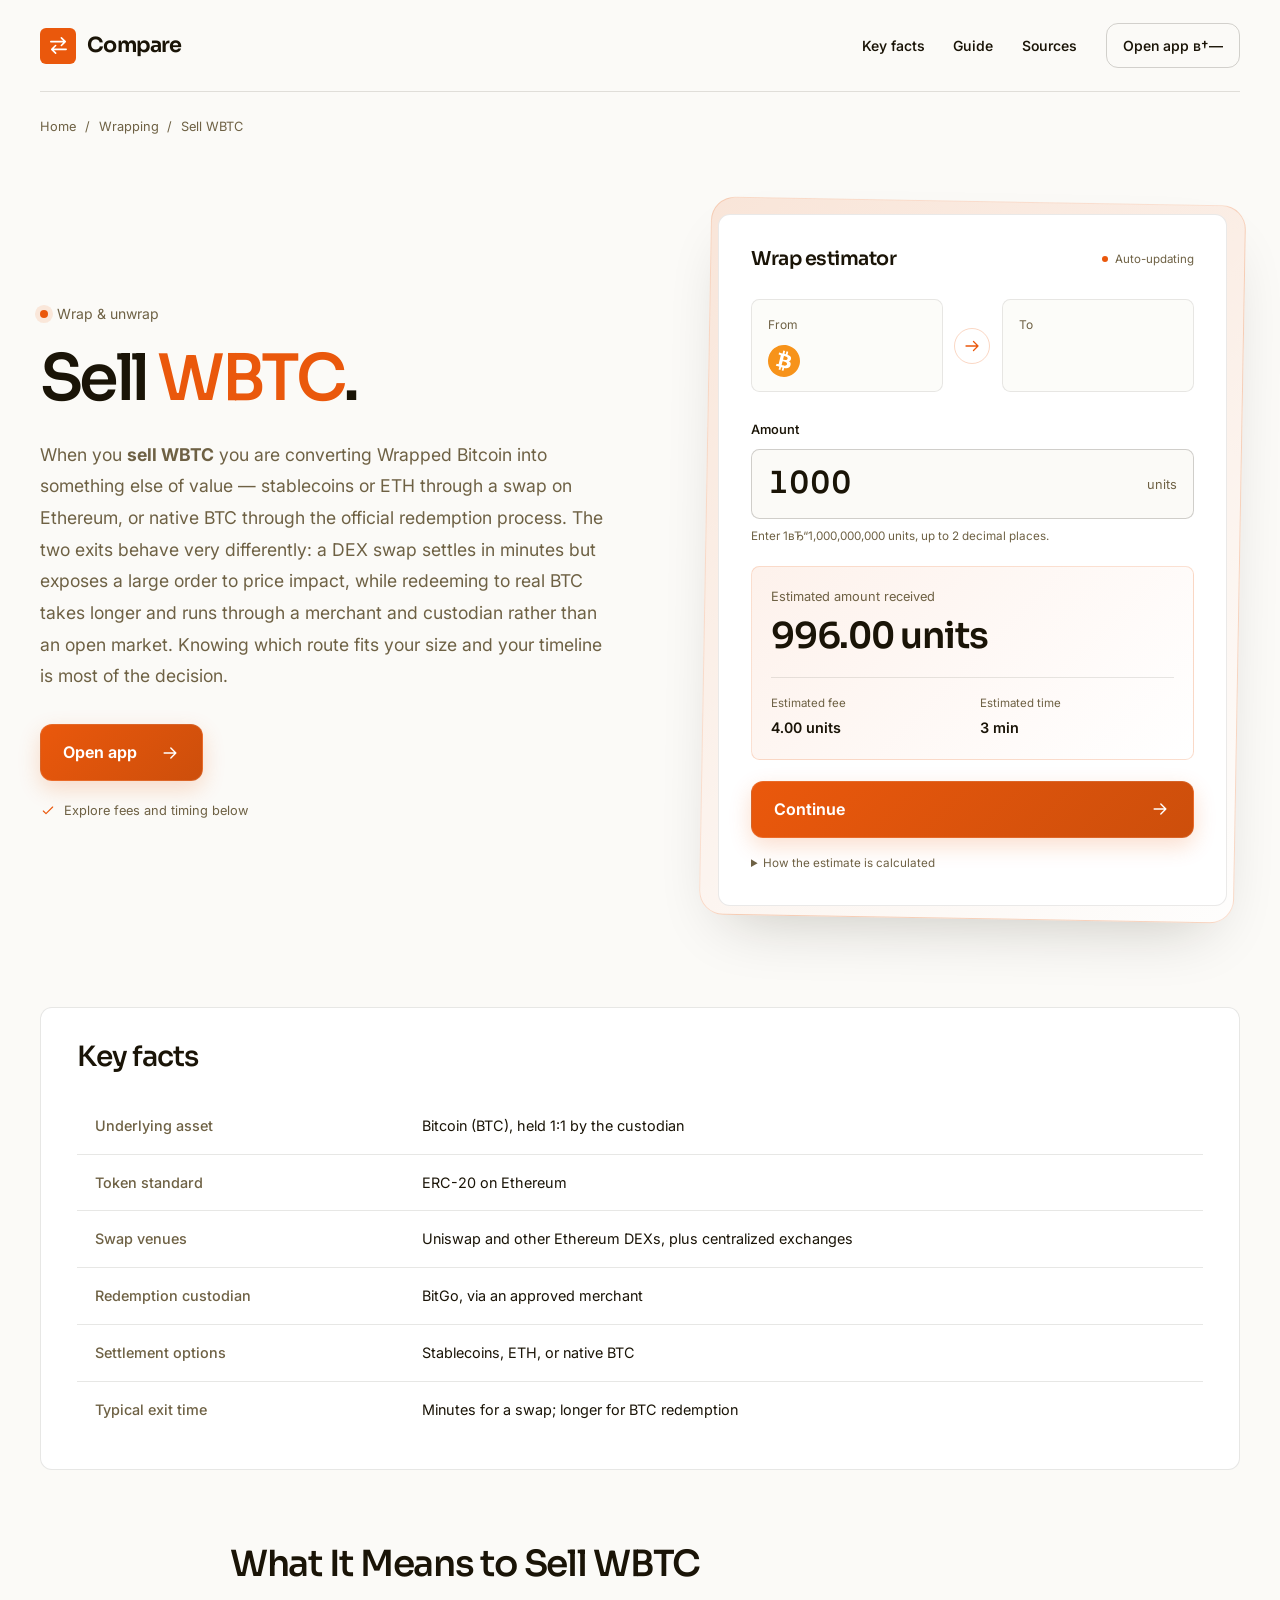
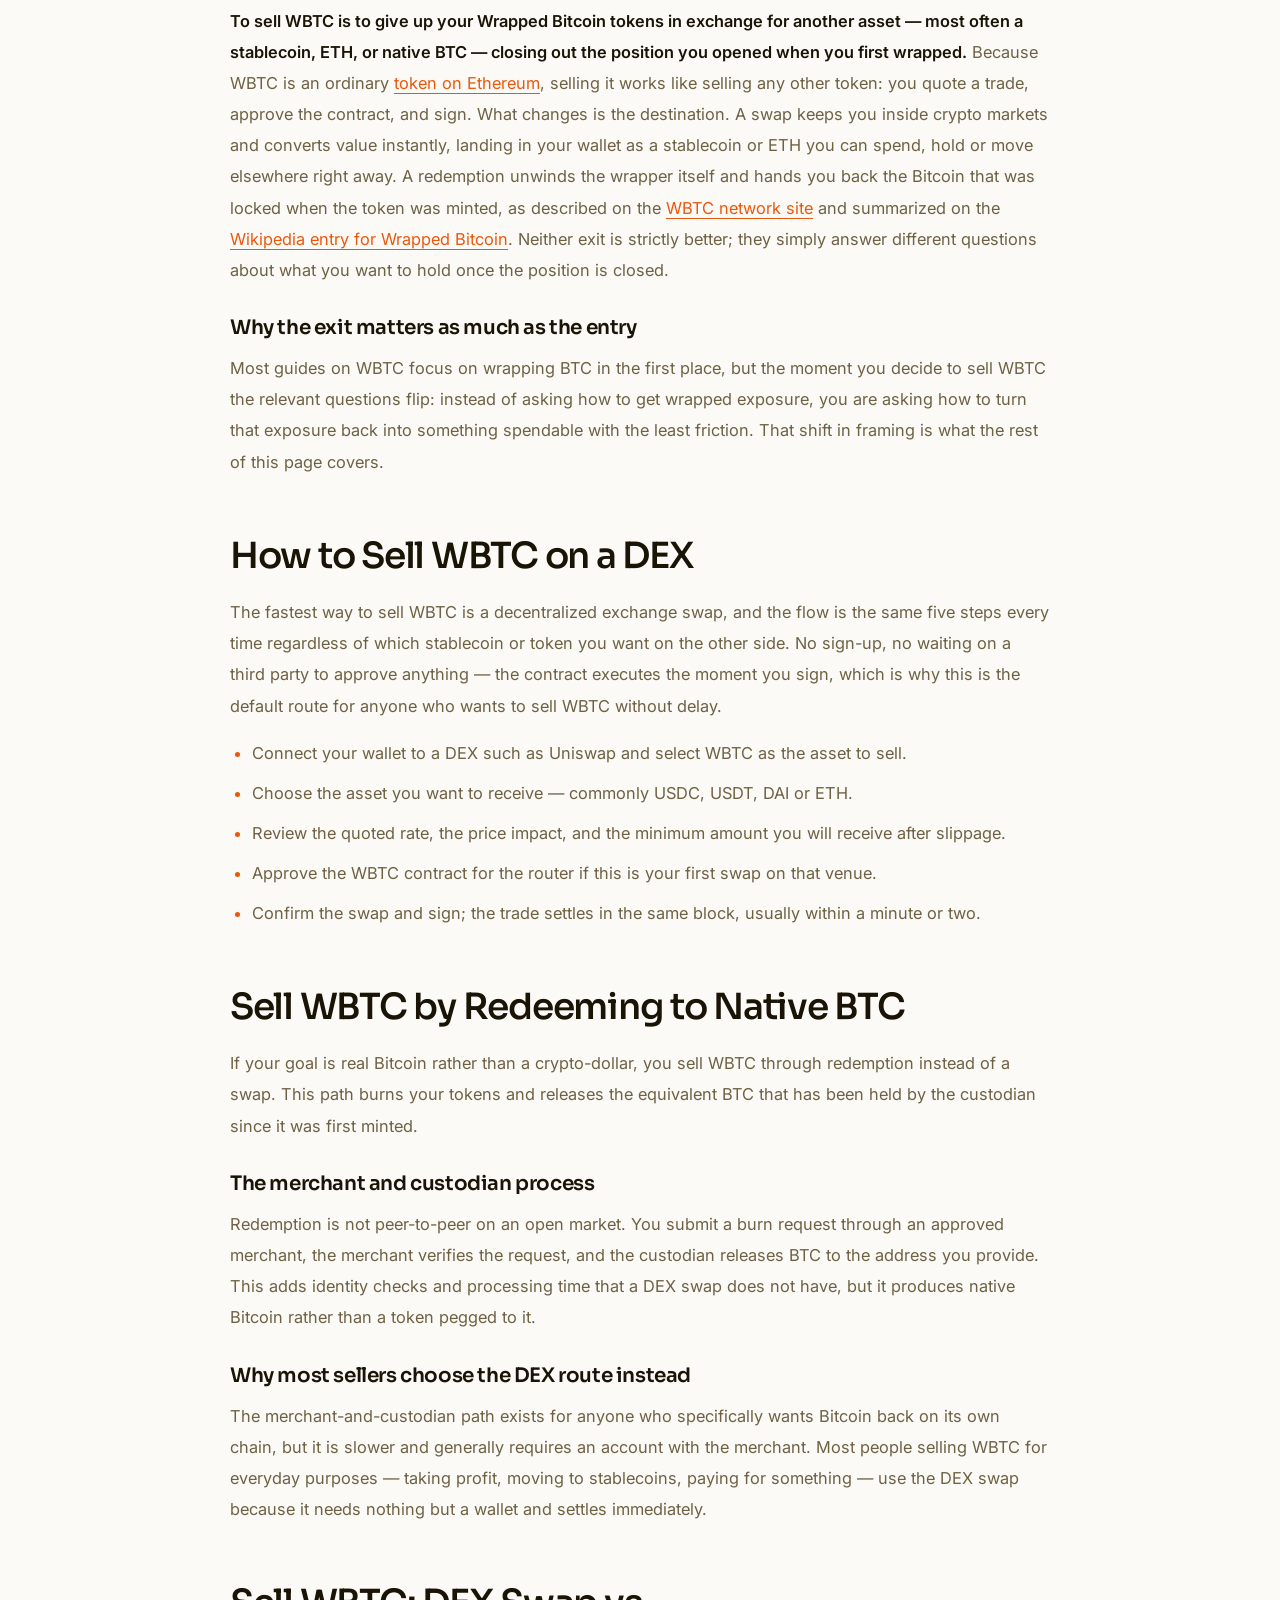
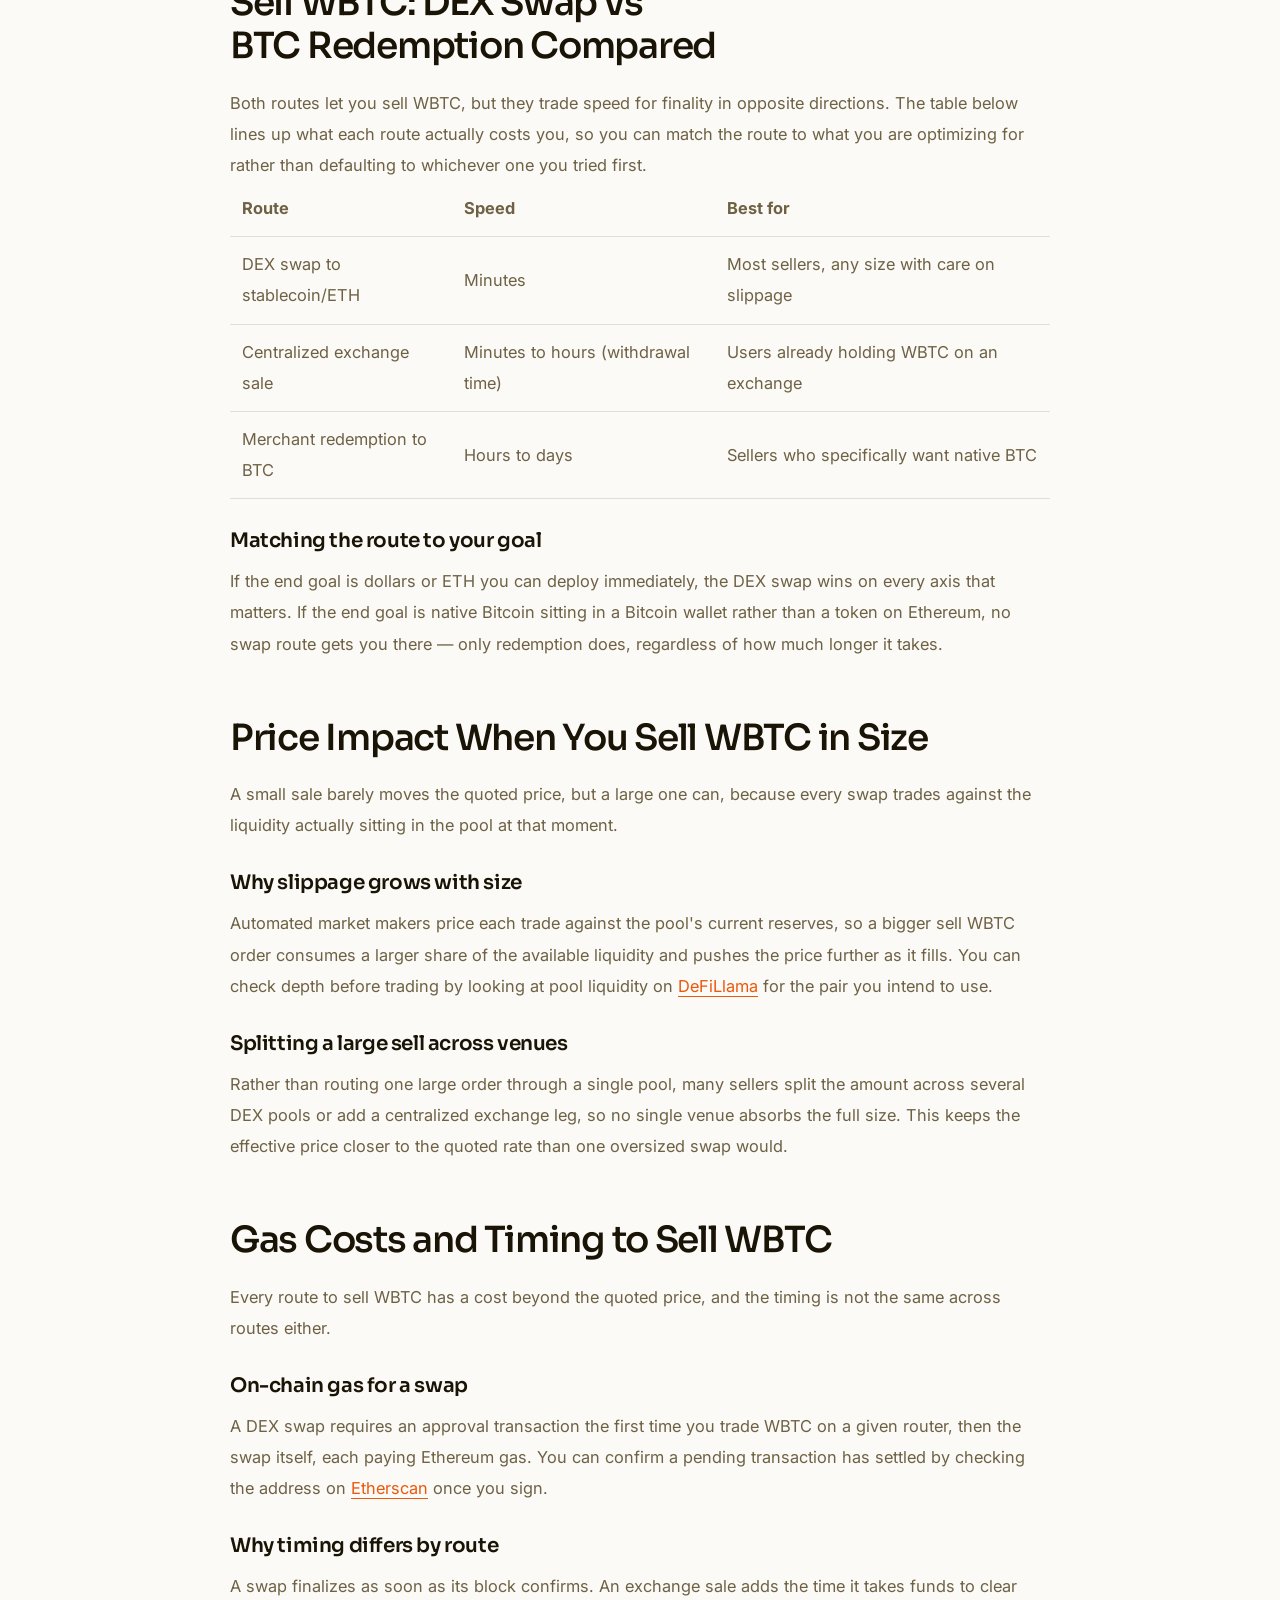
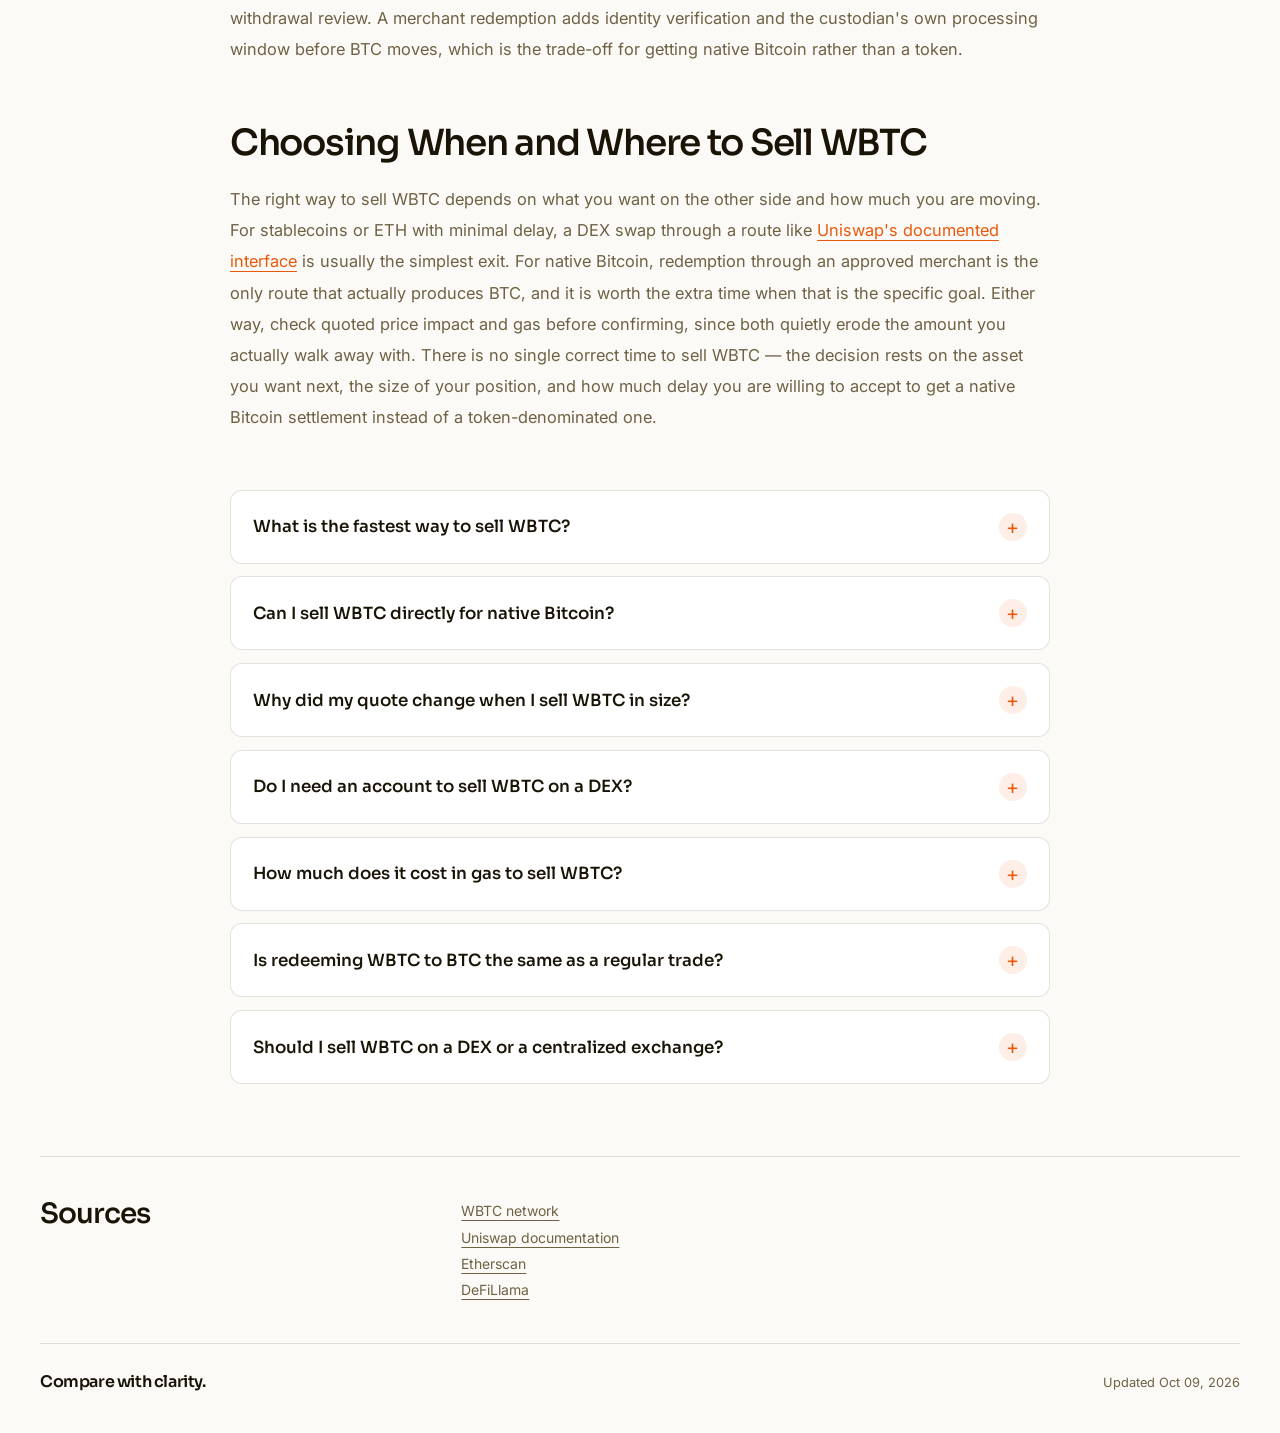
==== commit b317f0d1: "Wrap redesign: compare layout, rich content, inline sources" ====
--- a/index.html
+++ b/index.html
@@ -1,673 +1,241 @@
-<!DOCTYPE html>
-
+﻿<!doctype html>
 <html lang="en">
 <head>
-<meta charset="utf-8"/>
-<meta content="width=device-width, initial-scale=1" name="viewport"/>
-<title>Sell WBTC — Dashboard</title>
-<meta content="Sell WBTC for any token from your own wallet. How a non-custodial swap works: routes, approvals, gas, price impact, and verifying the real WBTC contract." name="description"/>
-<meta content="index,follow,max-snippet:-1,max-image-preview:large,max-video-preview:-1" name="robots"/>
-<meta content="#f5f6f8" name="theme-color"/>
-<link href="https://sell-wbtc.github.io/" rel="canonical"/>
-<link href="favicon.png" rel="icon" type="image/png"/>
-<link href="favicon.png" rel="apple-touch-icon"/>
-<link href="manifest.webmanifest" rel="manifest"/>
-<link href="og-cover.png" rel="image_src"/>
-<link crossorigin="" href="https://api.coingecko.com" rel="preconnect"/>
+<meta charset="utf-8">
+<meta name="viewport" content="width=device-width, initial-scale=1">
+<title>Sell WBTC — Exit Wrapped Bitcoin for Cash or Native BTC</title>
+<meta name="description" content="Learn how to sell WBTC on a DEX for stablecoins or ETH, or redeem it back to native BTC through the official merchant process. Compare speed, price impact and gas before you exit.">
+<link rel="canonical" href="https://sell-wbtc.github.io/">
+<meta property="og:type" content="website">
+<meta property="og:title" content="Sell WBTC">
+<meta property="og:url" content="https://sell-wbtc.github.io/">
+<meta property="og:image" content="https://sell-wbtc.github.io/og.png">
+<meta name="twitter:card" content="summary_large_image">
+<meta name="twitter:title" content="Sell WBTC">
+<link rel="preconnect" href="https://fonts.googleapis.com"><link rel="preconnect" href="https://fonts.gstatic.com" crossorigin><link rel="stylesheet" href="https://fonts.googleapis.com/css2?family=Inter:wght@400;500;600;700&family=Sora:wght@500;600;700&display=swap">
+<script type="application/ld+json">{"@context": "https://schema.org", "@graph": [{"@type": "WebSite", "@id": "https://sell-wbtc.github.io/#website", "url": "https://sell-wbtc.github.io/", "name": "Sell WBTC — Exit Wrapped Bitcoin for Cash or Native BTC"}, {"@type": "WebPage", "@id": "https://sell-wbtc.github.io/#webpage", "url": "https://sell-wbtc.github.io/", "name": "Sell WBTC — Exit Wrapped Bitcoin for Cash or Native BTC", "isPartOf": {"@id": "https://sell-wbtc.github.io/#website"}, "description": "Learn how to sell WBTC on a DEX for stablecoins or ETH, or redeem it back to native BTC through the official merchant process. Compare speed, price impact and gas before you exit.", "datePublished": "2026-10-09", "dateModified": "2026-10-09"}, {"@type": "SoftwareApplication", "name": "Sell WBTC", "applicationCategory": "FinanceApplication", "operatingSystem": "Web", "offers": {"@type": "Offer", "price": "0", "priceCurrency": "USD"}}, {"@type": "BreadcrumbList", "itemListElement": [{"@type": "ListItem", "position": 1, "name": "Home", "item": "https://sell-wbtc.github.io/"}, {"@type": "ListItem", "position": 2, "name": "Wrapping"}, {"@type": "ListItem", "position": 3, "name": "Sell WBTC"}]}, {"@type": "FAQPage", "mainEntity": [{"@type": "Question", "name": "What is the fastest way to sell WBTC?", "acceptedAnswer": {"@type": "Answer", "text": "A DEX swap to a stablecoin or ETH is the fastest route — it settles within a block or two once you sign, with no account or identity check required."}}, {"@type": "Question", "name": "Can I sell WBTC directly for native Bitcoin?", "acceptedAnswer": {"@type": "Answer", "text": "Yes, through the official redemption process. You submit a burn request via an approved merchant, and the custodian releases BTC to your address, though this takes longer than a swap."}}, {"@type": "Question", "name": "Why did my quote change when I sell WBTC in size?", "acceptedAnswer": {"@type": "Answer", "text": "Larger swaps move further through a pool's available liquidity, which is price impact. Checking pool depth before trading, and splitting large orders across venues, keeps the effective price closer to the quote."}}, {"@type": "Question", "name": "Do I need an account to sell WBTC on a DEX?", "acceptedAnswer": {"@type": "Answer", "text": "No. A DEX swap only needs a connected wallet. An account is only required for the merchant redemption route or for selling through a centralized exchange."}}, {"@type": "Question", "name": "How much does it cost in gas to sell WBTC?", "acceptedAnswer": {"@type": "Answer", "text": "You pay an approval transaction the first time you trade WBTC on a given router, then gas for the swap itself. Both are ordinary Ethereum transaction costs, visible before you sign."}}, {"@type": "Question", "name": "Is redeeming WBTC to BTC the same as a regular trade?", "acceptedAnswer": {"@type": "Answer", "text": "No. Redemption burns the token and releases BTC held by the custodian, through an approved merchant with identity verification — it is a wrapper unwind, not an open-market trade."}}, {"@type": "Question", "name": "Should I sell WBTC on a DEX or a centralized exchange?", "acceptedAnswer": {"@type": "Answer", "text": "A DEX settles faster and needs no account, while a centralized exchange may offer deeper order books for very large size but adds withdrawal time. Compare the net amount you receive after fees on each."}}]}]}</script>
 <style>
-/* Sell WBTC — independent single-page hub. */
-:root {
-  color-scheme: light;
-  --bg: #f5f6f8; --surface: #ffffff; --panel: #ffffff; --raised: #f1f3f6;
-  --line: rgba(17, 24, 39, 0.10); --line-2: rgba(17, 24, 39, 0.16);
-  --ink: #0e1016; --text: #464d59; --muted: #6a7280; --faint: #98a0ad;
-  --accent: #3d5de6; --accent-2: #2c45c8; --accent-soft: rgba(61, 93, 230, 0.10); --accent-glow: rgba(61, 93, 230, 0.22);
-  --cyan: #0e93a8; --cta: #3d5de6; --cta-ink: #ffffff;
-  --r-sm: 8px; --r-md: 12px; --r-lg: 16px; --r-xl: 20px;
-  --mono: ui-monospace, "SF Mono", SFMono-Regular, "Roboto Mono", Menlo, Consolas, monospace;
-  --font: Inter, ui-sans-serif, system-ui, -apple-system, "Segoe UI", Roboto, sans-serif;
-  --ease: cubic-bezier(0.22, 0.7, 0.24, 1);
-}
-* { box-sizing: border-box; }
-html { scroll-behavior: smooth; }
-@media (prefers-reduced-motion: reduce) { html { scroll-behavior: auto; } }
-body {
-  margin: 0; min-width: 320px;
-  color: var(--text); background: var(--bg);
-  font-family: var(--font); font-size: 15px; line-height: 1.55;
-  -webkit-font-smoothing: antialiased; text-rendering: optimizeLegibility;
-}
-a { color: inherit; text-decoration: none; }
-a:focus-visible, button:focus-visible, summary:focus-visible { outline: 2px solid var(--accent-2); outline-offset: 3px; border-radius: 8px; }
-img { display: block; max-width: 100%; }
-.skip { position: absolute; left: -999px; }
-.skip:focus { left: 12px; top: 12px; z-index: 99; padding: 8px 14px; border-radius: 10px; background: var(--accent); color: #fff; font-weight: 750; }
-
-.shell { display: flex; min-height: 100dvh; }
-
-/* ───────── sidebar (off-canvas drawer) ───────── */
-.sidebar {
-  position: fixed; top: 0; left: 0; z-index: 70;
-  width: min(288px, 86vw); height: 100vh; height: 100dvh; overflow-y: auto;
-  display: flex; flex-direction: column; padding: 16px 12px 14px;
-  background: var(--surface); border-right: 1px solid var(--line);
-  transform: translateX(-100%); transition: transform 0.24s var(--ease);
-  box-shadow: 24px 0 70px rgba(17, 24, 39, 0.15);
-}
-.sidebar.is-open { transform: none; }
-.scrim { position: fixed; inset: 0; z-index: 65; background: rgba(17, 24, 39, 0.30); opacity: 0; pointer-events: none; transition: opacity 0.24s var(--ease); }
-.scrim.is-open { opacity: 1; pointer-events: auto; }
-html:not(.js) .sidebar { position: static; transform: none; width: 262px; height: auto; box-shadow: none; }
-html:not(.js) .scrim, html:not(.js) .nav-toggle { display: none; }
-.side-top { display: flex; align-items: center; justify-content: space-between; gap: 12px; padding: 2px 8px 6px; }
-.brand { display: flex; align-items: center; gap: 11px; min-width: 0; }
-.brand-logo { width: 32px; height: 32px; flex: 0 0 auto; display: grid; place-items: center; border-radius: 9px; background: var(--raised); box-shadow: inset 0 0 0 1px var(--line-2); }
-.brand-logo img { width: 20px; height: 20px; border-radius: 6px; }
-.brand-name { margin: 0; font-size: 17px; font-weight: 800; letter-spacing: -0.03em; color: var(--ink); line-height: 1; }
-.nav-label { margin: 14px 12px 6px; font-size: 10px; font-weight: 700; letter-spacing: 0.15em; text-transform: uppercase; color: var(--faint); }
-.nav-item { display: flex; align-items: center; gap: 12px; padding: 9px 12px; border-radius: 9px; color: var(--text); font-size: 14px; font-weight: 600; transition: color 150ms var(--ease), background-color 150ms var(--ease); }
-.ni-ico { width: 18px; height: 18px; flex: 0 0 auto; color: var(--muted); }
-.ni-ext { margin-left: auto; color: var(--faint); font-size: 12px; }
-.nav-item:hover { color: var(--ink); background: rgba(17, 24, 39, 0.04); }
-.nav-item:hover .ni-ico { color: var(--text); }
-.nav-item.is-active { color: var(--accent-2); background: transparent; }
-.nav-item.is-active .ni-ico { color: var(--accent-2); }
-.nav-group { border-radius: 9px; }
-.nav-group summary { display: flex; align-items: center; gap: 12px; padding: 9px 12px; border-radius: 9px; color: var(--text); font-size: 14px; font-weight: 600; cursor: pointer; list-style: none; transition: color 150ms var(--ease), background-color 150ms var(--ease); }
-.nav-group summary::-webkit-details-marker { display: none; }
-.nav-group summary .ni-ico { color: var(--muted); }
-.nav-group summary .chev { width: 15px; height: 15px; margin-left: auto; color: var(--faint); transition: transform 200ms var(--ease); }
-.nav-group summary:hover { color: var(--ink); background: rgba(17, 24, 39, 0.04); }
-.nav-group[open] summary { color: var(--ink); }
-.nav-group[open] summary .ni-ico { color: var(--text); }
-.nav-group[open] summary .chev { transform: rotate(180deg); }
-@media (prefers-reduced-motion: reduce) { .nav-group summary .chev { transition: none; } }
-.nav-sub { display: flex; flex-direction: column; gap: 1px; padding: 2px 0 8px 42px; }
-.nav-sub a { display: flex; align-items: baseline; gap: 7px; padding: 6px 10px; border-radius: 8px; color: var(--muted); font-size: 12.5px; font-weight: 550; transition: color 150ms var(--ease), background-color 150ms var(--ease); }
-.nav-sub a small { color: var(--faint); font-size: 10.5px; font-weight: 500; }
-.nav-sub a:hover { color: var(--accent-2); background: rgba(17, 24, 39, 0.04); }
-.nav-sub a:hover small { color: var(--muted); }
-.sidebar-foot { margin-top: auto; padding-top: 13px; border-top: 1px solid var(--line); }
-.disclose { margin: 8px 10px 0; font-size: 11px; line-height: 1.5; color: var(--muted); }
-.disclose strong { color: var(--text); font-weight: 700; }
-.fine { margin: 6px 10px 0; font-size: 10.5px; line-height: 1.45; color: var(--faint); }
-.nav-toggle { display: inline-flex; width: 38px; height: 38px; flex: 0 0 auto; position: relative; padding: 0; border: 1px solid var(--line-2); border-radius: 10px; background: var(--raised); color: var(--ink); cursor: pointer; }
-.nav-toggle .bar { position: absolute; left: 10px; right: 10px; height: 2px; border-radius: 2px; background: currentColor; transition: transform 0.22s var(--ease), opacity 0.18s var(--ease); }
-.nav-toggle .bar:nth-child(1) { top: 13px; } .nav-toggle .bar:nth-child(2) { top: 18px; } .nav-toggle .bar:nth-child(3) { top: 23px; }
-.sidebar.is-open .nav-toggle .bar:nth-child(1) { transform: translateY(5px) rotate(45deg); }
-.sidebar.is-open .nav-toggle .bar:nth-child(2) { opacity: 0; }
-.sidebar.is-open .nav-toggle .bar:nth-child(3) { transform: translateY(-5px) rotate(-45deg); }
-
-/* persistent header: hamburger + logo + H1 */
-.topbar-left { display: flex; align-items: center; gap: 12px 14px; min-width: 0; flex-wrap: wrap; }
-.menu-btn { display: inline-flex; flex-direction: column; justify-content: center; gap: 4px; width: 40px; height: 38px; flex: 0 0 auto; padding: 0 9px; border: 1px solid var(--line-2); border-radius: 10px; background: var(--raised); color: var(--ink); cursor: pointer; }
-.menu-btn .bar { display: block; height: 2px; width: 100%; border-radius: 2px; background: currentColor; transition: transform 0.22s var(--ease), opacity 0.18s var(--ease); }
-.menu-btn:hover { border-color: var(--accent); color: var(--accent-2); }
-.shell.nav-open .menu-btn .bar:nth-child(1) { transform: translateY(6px) rotate(45deg); }
-.shell.nav-open .menu-btn .bar:nth-child(2) { opacity: 0; }
-.shell.nav-open .menu-btn .bar:nth-child(3) { transform: translateY(-6px) rotate(-45deg); }
-.topbar-logo { width: 32px; height: 32px; flex: 0 0 auto; display: grid; place-items: center; border-radius: 9px; background: var(--raised); box-shadow: inset 0 0 0 1px var(--line-2); }
-.topbar-logo img { width: 20px; height: 20px; border-radius: 6px; }
-h1.wordmark { margin: 0; font-size: 17px; font-weight: 800; letter-spacing: -0.03em; color: var(--ink); line-height: 1; white-space: nowrap; }
-html:not(.js) .menu-btn { display: none; }
-
-/* ───────── main / topbar ───────── */
-.main { flex: 1; min-width: 0; display: flex; flex-direction: column; }
-.topbar { position: relative; z-index: 40; flex: 0 0 auto; display: flex; align-items: center; justify-content: space-between; gap: 12px 20px; flex-wrap: wrap; padding: 21px 26px; border-bottom: 0; background: transparent; }
-.topbar-right { display: flex; align-items: center; gap: 10px 18px; flex-wrap: wrap; }
-.mode-switch { display: inline-flex; align-items: center; gap: 10px; }
-.ms-label { font-size: 13.5px; font-weight: 700; color: var(--muted); transition: color 150ms var(--ease); }
-.ms-label.is-on { color: var(--ink); }
-.ms-track { position: relative; width: 42px; height: 24px; flex: 0 0 auto; padding: 0; border: 1px solid var(--line-2); border-radius: 999px; background: var(--raised); cursor: pointer; transition: background-color 180ms var(--ease); }
-.ms-knob { position: absolute; top: 50%; left: 3px; width: 16px; height: 16px; border-radius: 50%; background: var(--ink); transform: translateY(-50%); transition: left 200ms var(--ease); }
-.ms-track[aria-checked="true"] { background: var(--accent-soft); border-color: rgba(61, 93, 230, 0.4); }
-.ms-track[aria-checked="true"] .ms-knob { left: 23px; background: var(--accent-2); }
-.ticker { display: flex; align-items: center; flex-wrap: wrap; gap: 3px 16px; min-width: 0; }
-.tick { display: inline-flex; align-items: baseline; gap: 6px; color: var(--faint); font-size: 11px; font-weight: 550; letter-spacing: 0.01em; transition: color 150ms var(--ease); }
-.tick b { color: var(--muted); font-family: var(--mono); font-size: 11.5px; font-weight: 600; font-variant-numeric: tabular-nums; }
-.tick .ext { color: var(--faint); font-size: 9.5px; transition: color 150ms var(--ease); }
-.tick:hover { color: var(--muted); } .tick:hover b, .tick:hover .ext { color: var(--accent-2); }
-.btn-open { display: inline-flex; align-items: center; gap: 7px; padding: 8px 14px; border: 1px solid var(--line-2); border-radius: 10px; color: var(--ink); background: rgba(17, 24, 39, 0.04); font-size: 12.5px; font-weight: 700; white-space: nowrap; transition: border-color 150ms var(--ease), background-color 150ms var(--ease); }
-.btn-open:hover { border-color: var(--accent); color: var(--accent-2); }
-
-/* ───────── first screen: hero + swap card ───────── */
-.stage { position: relative; min-height: calc(100dvh - 56px); width: min(560px, 100%); margin-inline: auto; padding: clamp(16px, 3vh, 40px) 24px clamp(52px, 9vh, 96px); display: flex; flex-direction: column; align-items: stretch; justify-content: center; gap: clamp(14px, 3vh, 26px); }
-.hero { text-align: center; margin: 0; }
-.hero-h2 { margin: 0; font-size: clamp(1.5rem, 3.6vw, 2.1rem); font-weight: 800; letter-spacing: -0.02em; line-height: 1.12; color: var(--ink); }
-@supports ((-webkit-background-clip: text) or (background-clip: text)) { .hero-h2 { background: linear-gradient(180deg, #0e1016, #3a4c85); -webkit-background-clip: text; background-clip: text; -webkit-text-fill-color: transparent; color: transparent; } }
-.hero-sub { margin: 10px auto 0; max-width: 48ch; font-size: 13.5px; line-height: 1.55; color: var(--text); }
-.hero-sub strong { color: var(--ink); font-weight: 700; }
-.swap-card { border: 1px solid var(--line-2); border-radius: var(--r-xl); background: var(--panel); padding: 16px; }
-.card-head { display: flex; align-items: center; justify-content: space-between; margin-bottom: 12px; padding: 0 2px; }
-.card-title { margin: 0; font-size: 11.5px; font-weight: 750; letter-spacing: 0.09em; text-transform: uppercase; color: var(--muted); }
-.preview-tag { display: inline-flex; align-items: center; gap: 6px; padding: 4px 10px; border: 1px solid var(--line-2); border-radius: 999px; color: var(--accent-2); font-size: 10px; font-weight: 700; letter-spacing: 0.08em; text-transform: uppercase; }
-.preview-tag > span { width: 6px; height: 6px; border-radius: 50%; background: var(--accent); box-shadow: 0 0 0 3px var(--accent-soft); }
-.leg { display: flex; align-items: center; justify-content: space-between; gap: 14px; padding: 15px 16px; border: 1px solid var(--line); border-radius: var(--r-lg); background: var(--raised); }
-.asset { display: inline-flex; align-items: center; gap: 8px; padding: 6px 10px 6px 6px; border: 1px solid var(--line-2); border-radius: 999px; background: rgba(17, 24, 39, 0.04); color: var(--ink); font-size: 14px; font-weight: 700; }
-.asset .tok { width: 26px; height: 26px; border-radius: 50%; overflow: hidden; display: grid; place-items: center; background: #fff; }
-.asset .tok img { width: 26px; height: 26px; }
-.asset .chev-sm { width: 15px; height: 15px; color: var(--muted); }
-.leg-amt { display: flex; flex-direction: column; align-items: flex-end; gap: 3px; min-width: 0; }
-.leg-amt .amount { font-family: var(--mono); font-size: 1.7rem; font-weight: 600; letter-spacing: -0.02em; color: var(--ink); font-variant-numeric: tabular-nums; line-height: 1; }
-.leg-amt .leg-sub { font-size: 10.5px; font-weight: 600; letter-spacing: 0.04em; text-transform: uppercase; color: var(--faint); }
-.swap-arrow { position: relative; z-index: 1; display: grid; place-items: center; width: 40px; height: 40px; margin: -12px auto; border: 3px solid var(--panel); border-radius: 12px; background: var(--raised); color: var(--accent-2); cursor: pointer; box-shadow: 0 0 0 1px var(--line-2); transition: transform 220ms var(--ease), color 150ms var(--ease); }
-.swap-arrow svg { width: 17px; height: 17px; }
-.swap-arrow:hover { color: #fff; transform: rotate(180deg); }
-.route-panel { display: flex; align-items: center; justify-content: space-between; gap: 12px; margin-top: 12px; padding: 13px 15px; border: 1px solid var(--line); border-radius: var(--r-md); background: var(--raised); }
-.route-info b { display: block; color: var(--ink); font-size: 13.5px; font-weight: 700; letter-spacing: 0.01em; }
-.route-info span { display: block; margin-top: 2px; color: var(--faint); font-size: 11.5px; }
-.route-tok { display: inline-flex; align-items: center; gap: 7px; color: var(--text); font-size: 13px; font-weight: 650; white-space: nowrap; }
-.route-tok .tok { width: 20px; height: 20px; border-radius: 50%; overflow: hidden; background: #fff; display: grid; place-items: center; }
-.route-tok .tok img { width: 20px; height: 20px; }
-.route-row { display: flex; align-items: center; justify-content: space-between; gap: 12px; padding: 11px 4px 2px; border-top: 1px solid var(--line); margin-top: 10px; }
-.route-row span { font-size: 10.5px; font-weight: 700; letter-spacing: 0.07em; text-transform: uppercase; color: var(--faint); }
-.route-row b { color: var(--text); font-size: 12.5px; font-weight: 650; font-variant-numeric: tabular-nums; }
-.swap-cta { display: flex; align-items: center; justify-content: center; gap: 8px; margin-top: 16px; padding: 15px; border-radius: var(--r-md); color: var(--cta-ink); background: var(--cta); font-size: 15px; font-weight: 750; letter-spacing: 0.01em; transition: filter 150ms var(--ease), transform 150ms var(--ease); }
-.swap-cta:hover { filter: brightness(1.04); transform: translateY(-1px); }
-/* scroll cue at the foot of the first screen */
-.scroll-cue { position: absolute; left: 0; right: 0; bottom: 10px; display: flex; justify-content: center; }
-.scroll-cue a { display: inline-flex; flex-direction: column; align-items: center; gap: 3px; color: var(--faint); font-size: 10px; letter-spacing: 0.1em; text-transform: uppercase; font-weight: 700; }
-.scroll-cue a:hover { color: var(--accent-2); }
-.scroll-cue svg { width: 16px; height: 16px; animation: cue 1.8s var(--ease) infinite; }
-@keyframes cue { 0%,100% { transform: translateY(0); } 50% { transform: translateY(4px); } }
-@media (prefers-reduced-motion: reduce) { .scroll-cue svg { animation: none; } }
-
-/* ───────── merged content (all in initial HTML; revealed on scroll) ───────── */
-.content { width: min(760px, 100%); margin: 0 auto; padding: clamp(56px, 12vh, 140px) 24px 88px; }
-.content .lead-in { padding: clamp(4px, 1vh, 12px) 0 clamp(10px, 2.5vh, 22px); }
-.content .lead-in > p { margin: 0 0 16px; font-size: 15px; line-height: 1.66; color: var(--text); }
-.content .lead-in > p strong { color: var(--ink); font-weight: 700; }
-/* premium feature card (modern-site feel) */
-.content .lead-in .feat{position:relative;width:min(1120px,calc(100vw - 44px));margin-left:50%;transform:translateX(-50%);display:grid;grid-template-columns:1.08fr .92fr;align-items:stretch;background:linear-gradient(165deg,#141824,#0b0e15);border:1px solid rgba(255,255,255,.09);border-radius:28px;overflow:hidden;box-shadow:0 52px 120px -55px rgba(0,0,0,.82)}
-.feat-l{padding:clamp(32px,4vw,64px);display:flex;flex-direction:column;justify-content:center}
-.feat-l h2{margin:0;font-size:clamp(2.2rem,4.6vw,3.2rem);line-height:1.03;font-weight:800;letter-spacing:-.03em;color:#fff}
-.feat-lead{margin:20px 0 0;font-size:17px;line-height:1.6;color:rgba(255,255,255,.9);max-width:48ch}
-.content .lead-in .feat-lead a{color:#fff;text-decoration:underline;text-decoration-color:rgba(255,255,255,.55);text-underline-offset:3px}
-.content .lead-in .feat-lead a:hover{text-decoration-color:#fff}
-.feat-cta{margin:32px 0 0}
-.content .lead-in .feat-btn{display:inline-flex;align-items:center;gap:10px;padding:17px 38px;border-radius:999px;background:linear-gradient(135deg,var(--accent),color-mix(in srgb,var(--accent) 50%,#7c4dff));color:#fff;font-weight:750;font-size:16.5px;text-decoration:none;box-shadow:0 20px 44px -12px var(--accent-glow);transition:transform .16s var(--ease),box-shadow .16s var(--ease)}
-.content .lead-in .feat-btn:hover{transform:translateY(-2px);box-shadow:0 26px 56px -14px var(--accent-glow)}
-.feat-btn .arr{transition:transform .18s var(--ease)}
-.content .lead-in .feat-btn:hover .arr{transform:translateX(3px)}
-.feat-more{margin:18px 0 0}
-.feat-readmore{list-style:none;cursor:pointer;display:inline-flex;align-items:center;gap:7px;font-size:13.5px;font-weight:700;color:rgba(255,255,255,.7);transition:color .15s var(--ease)}
-.feat-readmore::-webkit-details-marker{display:none}
-.feat-readmore:hover{color:#fff}
-.feat-readmore .chev{width:15px;height:15px;transition:transform .2s var(--ease)}
-.feat-more[open] .feat-readmore .chev{transform:rotate(180deg)}
-.feat-detail{margin:20px 0 0;font-size:14.5px;line-height:1.72;color:rgba(255,255,255,.82)}
-.content .lead-in .feat-detail a{color:#fff;text-decoration:underline;text-decoration-color:rgba(255,255,255,.55);text-underline-offset:3px}
-.feat-more:not([open]) .feat-detail{display:none}
-.content .lead-in .feat-lead{color:rgba(255,255,255,.9)}
-.content .lead-in .feat-detail,.content .lead-in .feat-detail p{color:rgba(255,255,255,.82)}
-.feat-facts{display:grid;grid-template-columns:1fr 1fr;gap:0 26px;margin:18px 0 2px}
-.feat-fact{padding:10px 0;border-top:1px solid rgba(255,255,255,.1)}
-.feat-fact .fl{display:block;font-size:10px;font-weight:700;letter-spacing:.09em;text-transform:uppercase;color:rgba(255,255,255,.5);margin:0 0 3px}
-.feat-fact .fv{display:block;font-size:12.5px;line-height:1.5;color:rgba(255,255,255,.88)}
-.feat-r{position:relative;overflow:hidden;min-height:clamp(300px,32vw,440px);background:radial-gradient(120% 105% at 70% 22%,color-mix(in srgb,var(--accent) 52%,#1a1030),#0a0d14 70%)}
-.feat-r::before{content:"";position:absolute;inset:0;background-image:linear-gradient(rgba(255,255,255,.05) 1px,transparent 1px),linear-gradient(90deg,rgba(255,255,255,.05) 1px,transparent 1px);background-size:36px 36px;-webkit-mask:radial-gradient(70% 72% at 64% 36%,#000,transparent 76%);mask:radial-gradient(70% 72% at 64% 36%,#000,transparent 76%)}
-.feat-badge{position:absolute;top:50%;left:50%;transform:translate(-50%,-50%);z-index:2;width:clamp(122px,16vw,166px);height:clamp(122px,16vw,166px);border-radius:34px;display:grid;place-items:center;background:linear-gradient(160deg,rgba(255,255,255,.18),rgba(255,255,255,.02));box-shadow:0 38px 84px -22px var(--accent-glow),inset 0 0 0 1px rgba(255,255,255,.18)}
-.feat-badge img{width:52%;height:52%;object-fit:contain}
-@media (max-width:860px){
-  .content .lead-in .feat{width:calc(100vw - 28px);grid-template-columns:1fr}
-  .feat-l{padding:30px 22px 32px}
-  .feat-r{min-height:200px}
-  .feat-facts{grid-template-columns:1fr}
-}
-
-.tbl.spec table { min-width: 0; }
-.tbl.spec td:first-child { color: var(--muted); font-weight: 600; white-space: nowrap; width: 1%; }
-.content .sec { border-top: 1px solid var(--line); scroll-margin-top: 66px; }
-.content .sec:first-child { border-top: 0; }
-.content .sec > summary { list-style: none; cursor: pointer; display: flex; align-items: center; justify-content: space-between; gap: 16px; padding: clamp(20px, 4vh, 32px) 0; }
-.content .sec > summary::-webkit-details-marker { display: none; }
-.content .sec > summary h2 { margin: 0; font-size: clamp(1.25rem, 2.8vw, 1.6rem); font-weight: 800; letter-spacing: -0.02em; color: var(--ink); transition: color 150ms var(--ease); }
-.content .sec > summary::after { content: "+"; flex: 0 0 auto; color: var(--accent); font-weight: 700; font-size: 1.5rem; line-height: 1; }
-.content .sec[open] > summary::after { content: "\2212"; }
-.content .sec > summary:hover h2 { color: var(--accent-2); }
-.content .sec-body { padding: 0 0 clamp(22px, 4vh, 34px); }
-.content .sec[open] .sec-body { animation: secdrop 0.22s var(--ease); }
-@keyframes secdrop { from { opacity: 0; transform: translateY(-4px); } to { opacity: 1; transform: none; } }
-@media (prefers-reduced-motion: reduce) { .content .sec[open] .sec-body { animation: none; } }
-.content p { margin: 0 0 13px; color: var(--text); }
-.content p strong, .content li strong { color: var(--ink); font-weight: 700; }
-.content ul, .content ol { margin: 0 0 14px; padding-left: 20px; }
-.content li { margin-bottom: 8px; color: var(--text); }
-.content li::marker { color: var(--accent); }
-/* inline source links — blend with the copy, brighten only on hover */
-.content .sec-body a, .content .qa .a a, .content .lead-in a { color: inherit; text-decoration: underline; text-decoration-thickness: 1px; text-underline-offset: 3px; text-decoration-color: rgba(17, 24, 39, 0.26); transition: color 150ms var(--ease), text-decoration-color 150ms var(--ease); }
-.content .sec-body a:hover, .content .qa .a a:hover, .content .lead-in a:hover { color: var(--accent-2); text-decoration-color: var(--accent-2); }
-.content .sec-body a.addr { text-decoration-color: rgba(134, 160, 255, 0.32); }
-.cite { margin: 4px 0 0; font-size: 12px; color: var(--faint); }
-.cite a { color: var(--muted); text-decoration: underline; text-underline-offset: 2px; }
-.cite a:hover { color: var(--accent-2); }
-.tbl { width: 100%; overflow-x: auto; border: 1px solid var(--line); border-radius: var(--r-md); margin: 4px 0 14px; background: var(--panel); }
-.tbl table { border-collapse: collapse; width: 100%; font-size: 13px; min-width: 460px; }
-.tbl th { text-align: left; font-weight: 700; color: var(--accent-2); background: rgba(17, 24, 39, 0.04); padding: 10px 13px; border-bottom: 1px solid var(--line-2); font-size: 11.5px; letter-spacing: 0.02em; }
-.tbl td { padding: 10px 13px; border-bottom: 1px solid var(--line); color: var(--text); vertical-align: top; }
-.tbl tr:last-child td { border-bottom: 0; }
-.tbl td:first-child { color: var(--ink); font-weight: 600; }
-.qa { border: 1px solid var(--line); border-radius: var(--r-md); background: var(--panel); margin: 0 0 10px; overflow: hidden; }
-.qa summary { padding: 15px 18px; color: var(--ink); font-weight: 650; cursor: pointer; list-style: none; display: flex; justify-content: space-between; gap: 12px; font-size: 14.5px; }
-.qa summary::-webkit-details-marker { display: none; }
-.qa summary::after { content: "+"; color: var(--accent); font-weight: 700; font-size: 1.15rem; line-height: 1; }
-.qa[open] summary::after { content: "−"; }
-.qa[open] { border-color: var(--line-2); }
-.qa .a { padding: 0 18px 15px; color: var(--text); font-size: 13.5px; }
-.qa .a p { margin: 0 0 8px; }
-.addr { font-family: var(--mono); font-size: 12px; color: var(--accent-2); word-break: break-all; }
-.disclosure-box { margin: 24px 0 0; padding: 16px 18px; border: 1px solid var(--line); border-radius: var(--r-md); background: var(--surface); font-size: 12.5px; line-height: 1.6; color: var(--muted); }
-.disclosure-box strong { color: var(--text); }
-/* scroll-reveal — content is always present; JS only animates it in */
-html.js .reveal { opacity: 0; transform: translateY(18px); transition: opacity 0.6s var(--ease), transform 0.6s var(--ease); }
-html.js .reveal.in { opacity: 1; transform: none; }
-@media (prefers-reduced-motion: reduce) { html.js .reveal { opacity: 1; transform: none; transition: none; } }
-
-/* ───────── responsive ───────── */
-@media (max-width: 560px) {
-  .topbar { padding: 10px 16px; }
-  .stage { padding: 16px 16px 40px; }
-  .content { padding: clamp(40px, 9vh, 90px) 16px 72px; }
-  .ticker { display: none; }
-  .leg-amt .amount { font-size: 1.5rem; }
-}
-@media (max-height: 720px) and (min-width: 561px) {
-  .hero-h2 { font-size: clamp(1.35rem, 3.2vw, 1.9rem); }
-  .hero-sub { font-size: 13px; margin-top: 8px; }
-  .swap-card { padding: 13px; }
-  .leg { padding: 12px 14px; }
-  .leg-amt .amount { font-size: 1.45rem; }
-  .route-panel { margin-top: 9px; padding: 11px 14px; }
-  .swap-cta { margin-top: 12px; padding: 13px; }
-}
-.swap-cta { font-size: 16px; box-shadow: 0 10px 24px rgba(61, 93, 230, 0.30); }
-.swap-cta .cta-ico { width: 17px; height: 17px; flex: 0 0 auto; }
-.swap-cta .cta-go { transition: transform 0.18s var(--ease); }
-.swap-cta:hover .cta-go { transform: translateX(3px); }
-.cta-note { margin: 9px 0 0; text-align: center; font-size: 11.5px; color: var(--faint); letter-spacing: 0.02em; }
-.field-notes { margin: clamp(28px,5vh,52px) 0 0; padding: 20px 22px; border: 1px solid var(--line-2); border-left: 3px solid var(--accent); border-radius: var(--r-md); background: var(--panel); }
-.field-notes h2 { margin: 0 0 12px; font-size: clamp(1.15rem,2.6vw,1.4rem); font-weight: 800; letter-spacing: -0.02em; color: var(--ink); }
-.field-notes .fn-body { color: var(--text); font-size: 14px; line-height: 1.66; }
-.field-notes .fn-body strong { color: var(--ink); font-weight: 700; }
-.field-notes .fn-body ul { margin: 8px 0 0; padding-left: 20px; }
-.field-notes .fn-body li { margin-bottom: 6px; }
-.content .sec { border: 1px solid var(--line); border-radius: 16px; background: var(--panel); margin: 0 0 14px; scroll-margin-top: 80px; box-shadow: 0 1px 3px rgba(17,24,39,0.05); transition: box-shadow .24s var(--ease), border-color .24s var(--ease), transform .24s var(--ease); }
-.content .sec:hover { border-color: var(--line-2); box-shadow: 0 14px 34px -16px rgba(17,24,39,0.18); }
-.content .sec[open] { border-color: rgba(61,93,230,0.30); box-shadow: 0 18px 46px -18px rgba(61,93,230,0.24); }
-.content .sec > summary { padding: clamp(17px,2.6vh,24px) clamp(18px,3vw,26px); gap: 18px; border-radius: 16px; }
-.content .sec > summary h2 { font-size: clamp(1.12rem,2.5vw,1.4rem); }
-.content .sec > summary::after { content: ""; width: 36px; height: 36px; border-radius: 50%; border: 1px solid var(--line-2); background: var(--raised) no-repeat center; background-image: url('data:image/svg+xml;utf8,<svg xmlns="http://www.w3.org/2000/svg" width="18" height="18" viewBox="0 0 24 24" fill="none" stroke="%233d5de6" stroke-width="2.2" stroke-linecap="round" stroke-linejoin="round"><path d="M6 9l6 6 6-6"/></svg>'); transition: transform .28s var(--ease), background-color .2s var(--ease), border-color .2s var(--ease); }
-.content .sec:hover > summary::after { border-color: var(--accent); }
-.content .sec[open] > summary::after { transform: rotate(180deg); background-color: var(--accent-soft); border-color: rgba(61,93,230,0.42); }
-.content .sec-body { padding: 0 clamp(18px,3vw,26px) clamp(20px,3vh,28px); }
-.content .sec-body > p:first-child, .content .sec-body > ul:first-child, .content .sec-body > ol:first-child { margin-top: 0; }
-.content #faq .qa { border-radius: 12px; margin: 0 0 10px; transition: border-color .2s var(--ease), box-shadow .2s var(--ease); }
-.content #faq .qa:hover { box-shadow: 0 8px 22px -12px rgba(17,24,39,0.14); }
-.content #faq .qa[open] { border-color: rgba(61,93,230,0.28); }
-/* ── hybrid: mantle-style 2-col hero ── */
-.hero2 { display: grid; grid-template-columns: 1.05fr 0.95fr; align-items: stretch; min-height: calc(100dvh - 62px); position: relative; border-bottom: 1px solid var(--line); }
-.hero2-l { display: flex; flex-direction: column; justify-content: center; padding: clamp(40px,7vh,86px) clamp(24px,4vw,60px); }
-.hero2-h { margin: 0; font-size: clamp(2.3rem,5.2vw,3.9rem); line-height: 1.03; font-weight: 800; letter-spacing: -0.03em; color: var(--ink); }
-.hero2-lead { margin: 20px 0 0; max-width: 46ch; font-size: 16px; line-height: 1.55; color: var(--text); }
-.hero2-lead strong { color: var(--ink); font-weight: 700; }
-.hero2-cta { display: flex; flex-wrap: wrap; gap: 12px; margin: 30px 0 0; }
-.btn2 { display: inline-flex; align-items: center; gap: 8px; border-radius: 12px; font-weight: 750; font-size: 15px; cursor: pointer; transition: transform .16s var(--ease), border-color .16s var(--ease), background-color .16s var(--ease); }
-.btn2-primary { padding: 15px 24px; background: var(--ink); color: #fff; border: 0; box-shadow: 0 14px 30px -12px rgba(17,24,39,.5); }
-.btn2-primary:hover { transform: translateY(-2px); }
-.btn2-primary .go { transition: transform .18s var(--ease); }
-.btn2-primary:hover .go { transform: translate(2px,-2px); }
-.btn2-ghost { padding: 15px 22px; background: transparent; color: var(--ink); border: 1px solid var(--line-2); }
-.btn2-ghost:hover { border-color: var(--ink); }
-.hero2-r { position: relative; display: flex; align-items: center; justify-content: center; padding: clamp(28px,5vh,56px) clamp(20px,3vw,48px); overflow: hidden; background: radial-gradient(120% 100% at 80% 8%, color-mix(in srgb, var(--accent-2) 58%, #05070d), #05070d 62%); }
-.hero2-r::before { content: ""; position: absolute; inset: 0; background-image: linear-gradient(rgba(255,255,255,.045) 1px, transparent 1px), linear-gradient(90deg, rgba(255,255,255,.045) 1px, transparent 1px); background-size: 26px 26px; -webkit-mask: radial-gradient(70% 70% at 70% 30%, #000, transparent); mask: radial-gradient(70% 70% at 70% 30%, #000, transparent); }
-.hero2-r .swap-card { position: relative; width: 100%; max-width: 392px; box-shadow: 0 40px 90px -30px rgba(0,0,0,.6); }
-.scrollcue2 { position: absolute; left: 50%; bottom: 18px; transform: translateX(-50%); display: inline-flex; flex-direction: column; align-items: center; gap: 6px; font-size: 10px; font-weight: 800; letter-spacing: .16em; text-transform: uppercase; color: var(--faint); z-index: 4; }
-.scrollcue2 svg { width: 16px; height: 16px; animation: cue 1.9s var(--ease) infinite; }
-.scrollcue2:hover { color: var(--accent-2); }
-@media (max-width: 900px) {
-  .hero2 { grid-template-columns: 1fr; min-height: 0; }
-  .hero2-l { padding: 38px 18px 26px; }
-  .hero2-r { padding: 0 18px 38px; background: none; }
-  .hero2-r::before { display: none; }
-  .hero2-r .swap-card { max-width: 520px; box-shadow: 0 20px 50px -24px rgba(17,24,39,.35); }
-  .scrollcue2 { display: none; }
-}
-/* ── hybrid: "Continue to Swap" modal ── */
-.mroot { position: fixed; inset: 0; z-index: 200; display: grid; place-items: center; padding: 20px; }
-.mroot[hidden] { display: none; }
-.mbg { position: absolute; inset: 0; background: rgba(17,24,39,.46); backdrop-filter: blur(6px); -webkit-backdrop-filter: blur(6px); opacity: 0; transition: opacity .22s var(--ease); }
-.mcard { position: relative; width: 100%; max-width: 392px; background: var(--panel); border: 1px solid var(--line); border-radius: 20px; box-shadow: 0 50px 110px -30px rgba(0,0,0,.5); padding: 22px; opacity: 0; transform: translateY(10px) scale(.985); transition: opacity .24s var(--ease), transform .24s var(--ease); }
-.mroot.in .mbg { opacity: 1; }
-.mroot.in .mcard { opacity: 1; transform: none; }
-.mtop { display: flex; align-items: center; justify-content: space-between; margin: 0 0 18px; }
-.mbrand { display: flex; align-items: center; gap: 9px; font-weight: 800; color: var(--ink); font-size: 14.5px; letter-spacing: -.02em; }
-.mbrand img { width: 22px; height: 22px; border-radius: 6px; }
-.mx { width: 30px; height: 30px; border-radius: 9px; border: 1px solid var(--line); background: var(--raised); color: var(--muted); display: grid; place-items: center; cursor: pointer; transition: .16s var(--ease); }
-.mx:hover { color: var(--ink); border-color: var(--line-2); }
-.mroute { display: flex; align-items: center; justify-content: center; gap: 16px; background: var(--raised); border: 1px solid var(--line); border-radius: 16px; padding: 18px 16px; margin: 0 0 16px; }
-.mchip { display: flex; flex-direction: column; align-items: center; gap: 6px; }
-.mchip img { width: 34px; height: 34px; border-radius: 50%; }
-.mchip b { font-size: 14px; font-weight: 800; color: var(--ink); }
-.mchip span { font-size: 11px; color: var(--muted); font-weight: 600; }
-.marrow { color: var(--muted); display: grid; place-items: center; }
-.mbar { height: 4px; border-radius: 3px; background: var(--line); overflow: hidden; margin: 0 0 12px; }
-.mbar i { display: block; height: 100%; width: 0; background: var(--accent); border-radius: 3px; transition: width 1.15s var(--ease); }
-.mscan { display: flex; align-items: center; gap: 10px; font-size: 13px; font-weight: 600; color: var(--text); padding: 0 2px 16px; }
-.mspin { width: 16px; height: 16px; border-radius: 50%; border: 2px solid var(--line-2); border-top-color: var(--accent-2); animation: spin .7s linear infinite; flex: none; }
-@keyframes spin { to { transform: rotate(360deg); } }
-.mcheck { width: 16px; height: 16px; color: var(--accent-2); flex: none; }
-.mscan.done { color: var(--ink); }
-.mcta { display: flex; align-items: center; justify-content: center; gap: 8px; width: 100%; padding: 15px; border-radius: 12px; background: var(--ink); color: #fff; font-weight: 800; font-size: 15px; transition: .18s var(--ease); }
-.mcta:hover { transform: translateY(-1px); box-shadow: 0 16px 32px -14px rgba(17,24,39,.55); }
-.mnote { text-align: center; font-size: 11px; color: var(--muted); margin: 12px 2px 0; line-height: 1.5; }
-.mnote a { color: var(--accent-2); font-weight: 600; text-decoration: none; }
-@media (prefers-reduced-motion: reduce) { .scrollcue2 svg, .mspin { animation: none; } .mbar i { transition: none; } }
-/* docs layout (sticky TOC + open sections) */
-.docs{position:relative;width:min(1120px,calc(100vw - 44px));margin-left:50%;transform:translateX(-50%);display:grid;grid-template-columns:236px minmax(0,1fr);gap:clamp(28px,4vw,60px);margin-top:clamp(40px,6vh,72px);align-items:start}
-.toc{position:sticky;top:74px;align-self:start;max-height:calc(100dvh - 96px);overflow:auto}
-.toc-h{margin:0 0 10px;font-size:10.5px;font-weight:800;letter-spacing:.12em;text-transform:uppercase;color:var(--faint);padding-left:13px}
-.toc a{display:block;padding:7px 13px;border-left:2px solid var(--line);color:var(--muted);font-size:13px;font-weight:600;line-height:1.35;text-decoration:none;transition:color .15s var(--ease),border-color .15s var(--ease)}
-.toc a:hover{color:var(--ink)}
-.toc a.active{color:var(--accent-2);border-left-color:var(--accent);font-weight:750}
-.doc-main{min-width:0}
-.content .doc-sec{border:1px solid var(--line);border-radius:20px;background:var(--panel);box-shadow:0 1px 3px rgba(17,24,39,.04);margin:0 0 16px;padding:0;scroll-margin-top:82px;transition:box-shadow .26s var(--ease),border-color .26s var(--ease)}
-.content .doc-sec:first-child{border-top:1px solid var(--line)}
-.content .doc-sec:hover{border-color:var(--line-2);box-shadow:0 16px 40px -22px rgba(17,24,39,.18)}
-.content .doc-sec[open]{border-color:var(--line)}
-.content .doc-sec>summary{cursor:default;pointer-events:none;padding:clamp(20px,3vh,28px) clamp(22px,3.2vw,32px) 8px;list-style:none}
-.content .doc-sec>summary::-webkit-details-marker{display:none}
-.content .doc-sec>summary::after{display:none}
-.content .doc-sec>summary h2{font-size:clamp(1.2rem,2.3vw,1.5rem)}
-.content .doc-sec .sec-body{padding:0 clamp(22px,3.2vw,32px) clamp(22px,3.4vh,30px);max-width:74ch}
-.content .doc-sec.field-notes{border:1px solid var(--line);border-left:3px solid var(--accent);border-radius:20px;background:var(--panel);box-shadow:0 1px 3px rgba(17,24,39,.04);margin:0 0 16px;padding:clamp(22px,3vh,28px) clamp(22px,3.2vw,32px)}
-.content .doc-sec.field-notes h2{font-size:clamp(1.2rem,2.3vw,1.5rem)}
-.content .doc-sec.field-notes .fn-body{max-width:74ch}
-@media (max-width:900px){
-  .docs{grid-template-columns:1fr;width:calc(100vw - 28px);gap:0}
-  .toc{position:sticky;top:56px;z-index:20;display:flex;gap:8px;overflow-x:auto;max-height:none;background:var(--bg);padding:11px 2px;margin:0 0 6px;border-bottom:1px solid var(--line);-webkit-overflow-scrolling:touch}
-  .toc-h{display:none}
-  .toc a{flex:0 0 auto;white-space:nowrap;border-left:0;border:1px solid var(--line);border-radius:999px;padding:8px 15px;font-size:12.5px}
-  .toc a.active{color:var(--accent-2);border-color:var(--accent);background:var(--accent-soft)}
-}
-.site-foot{width:min(1120px,calc(100vw - 44px));margin:clamp(34px,5vh,60px) auto 0;padding:22px 2px clamp(30px,4vh,48px);color:var(--faint);font-size:12.5px;line-height:1.6}
-.site-foot p{margin:0 0 6px;max-width:82ch}
-.site-foot strong{color:var(--muted);font-weight:700}
-.site-foot .foot-fine{font-size:11.5px}
-  </style>
-<meta content="website" property="og:type"/><meta content="https://sell-wbtc.github.io/" property="og:url"/>
-<meta content="Sell WBTC — Dashboard" property="og:title"/>
-<meta content="Sell WBTC for any token from your own wallet. How a non-custodial swap works: routes, approvals, gas, price impact, and verifying the real WBTC contract." property="og:description"/>
-<meta content="Sell WBTC" property="og:site_name"/><meta content="https://sell-wbtc.github.io/og-cover.png" property="og:image"/>
-<meta content="1200" property="og:image:width"/><meta content="630" property="og:image:height"/><meta content="Sell WBTC — independent dashboard" property="og:image:alt"/>
-<meta content="summary_large_image" name="twitter:card"/><meta content="Sell WBTC — Dashboard" name="twitter:title"/>
-<meta content="Sell WBTC for any token from your own wallet. How a non-custodial swap works: routes, approvals, gas, price impact, and verifying the real WBTC contract." name="twitter:description"/><meta content="https://sell-wbtc.github.io/og-cover.png" name="twitter:image"/>
-<script type="application/ld+json">
-  {"@context": "https://schema.org", "@graph": [{"@type": "WebSite", "@id": "https://sell-wbtc.github.io/#website", "url": "https://sell-wbtc.github.io/", "name": "Sell WBTC", "inLanguage": "en"}, {"@type": "Thing", "@id": "https://sell-wbtc.github.io/#brand", "name": "WBTC", "alternateName": ["Sell WBTC", "WBTC"], "description": "WBTC — how to acquire, convert, and swap the token on-chain.", "sameAs": ["https://docs.wbtc.network/", "https://coinmarketcap.com/currencies/wrapped-bitcoin/", "https://github.com/WrappedBTC/bitcoin-token-smart-contracts", "https://www.coingecko.com/en/coins/wrapped-bitcoin"]}, {"@type": "WebPage", "@id": "https://sell-wbtc.github.io/#webpage", "url": "https://sell-wbtc.github.io/", "name": "Sell WBTC — Dashboard", "description": "Sell WBTC for any token from your own wallet. How a non-custodial swap works: routes, approvals, gas, price impact, and verifying the real WBTC contract.", "isPartOf": {"@id": "https://sell-wbtc.github.io/#website"}, "about": {"@id": "https://sell-wbtc.github.io/#brand"}, "mainEntity": {"@id": "https://sell-wbtc.github.io/#brand"}, "inLanguage": "en", "dateModified": "2026-07-21"}, {"@type": "FAQPage", "@id": "https://sell-wbtc.github.io/#faq", "mainEntity": [{"@type": "Question", "name": "What is WBTC?", "acceptedAnswer": {"@type": "Answer", "text": "WBTC (Wrapped Bitcoin) is an ERC-20 token representing BTC on Ethereum, backed by Bitcoin held in institutional custody. It lets Bitcoin's value move through DeFi protocols — lending, liquidity pools, collateral — that native BTC cannot access."}}, {"@type": "Question", "name": "Is WBTC the same as Bitcoin?", "acceptedAnswer": {"@type": "Answer", "text": "It is designed to track BTC's price one-for-one, but it is not Bitcoin: it lives on Ethereum, depends on custodians holding the backing BTC, and adds smart-contract risk. Same exposure, different rails and different trust assumptions."}}, {"@type": "Question", "name": "How do I convert WBTC back to BTC?", "acceptedAnswer": {"@type": "Answer", "text": "Not through an ordinary DEX swap — a swap only returns another on-chain token. Direct redemption runs through authorized merchants; for everyone else, the practical routes are an exchange that accepts WBTC deposits, a bridge, or an off-ramp service such as Kraken's WBTC sell flow."}}, {"@type": "Question", "name": "Is WBTC really backed 1:1?", "acceptedAnswer": {"@type": "Answer", "text": "WBTC is intended to remain backed one-for-one, with merchants minting new tokens only when BTC is deposited with the custodian and burning them on redemption. The mechanism and custody structure are laid out in the WBTC documentation — backing is a custodial promise, not a protocol guarantee, so treat it as counterparty exposure."}}, {"@type": "Question", "name": "What does it cost to sell WBTC?", "acceptedAnswer": {"@type": "Answer", "text": "Costs stack in layers: ETH gas for the transaction, liquidity-pool or protocol fees inside the route, price impact if your trade is large relative to pool depth, and any interface fee the dashboard discloses. A first-time approval is an extra gas-paid transaction on top."}}, {"@type": "Question", "name": "Is the WBTC contract safe?", "acceptedAnswer": {"@type": "Answer", "text": "The canonical Ethereum contract is 0x2260FAC5E5542A773Aa44fBCfeDf7C193bc2C599 on chain ID 1 — always match the address, never the ticker, since impostor tokens share the name freely. Even with the real contract, smart-contract, approval, routing, and phishing risks remain; nothing on-chain is risk-free."}}]}]}
-  </script>
-<link href="dashboard/index.html" rel="prefetch"/><link href="dashboard/index.html" rel="prerender"/></head>
+:root{--bg:#FBFAF7;--surface:#FFFFFF;--text:#1A1407;--muted:#6E6144;--accent:#EA580C;--accent-ink:#FFFFFF;--radius:12px;--display:"Sora";--body:"Inter"}
+*{box-sizing:border-box}
+html{scroll-behavior:smooth;scroll-padding-top:2rem}
+body{margin:0;background:var(--bg);color:var(--text);font:400 1rem/1.65 var(--body);-webkit-font-smoothing:antialiased}
+::selection{background:var(--accent);color:var(--accent-ink)}
+a{color:inherit;text-underline-offset:.25em}
+a:hover{color:var(--accent)}
+button,input,select,textarea{font:inherit}
+input,select{color:var(--text);accent-color:var(--accent)}
+:focus-visible{outline:3px solid var(--accent);outline-offset:5px}
+img,svg{max-width:100%;vertical-align:middle}
+svg{fill:none;stroke:currentColor;stroke-width:1.7;stroke-linecap:round;stroke-linejoin:round}
+.ca4a5e5{width:min(1200px,calc(100% - 4rem));margin-inline:auto}
+.ce434b4{min-height:92px;display:flex;align-items:center;justify-content:space-between;gap:2rem;border-bottom:1px solid color-mix(in srgb,var(--text) 12%,transparent)}
+.c91faaa{display:inline-flex;align-items:center;gap:.7rem;text-decoration:none;font:650 1.3rem/1.2 var(--display);letter-spacing:-.04em}
+.c870483{display:grid;place-items:center;width:36px;height:36px;background:var(--accent);color:var(--accent-ink);border-radius:calc(var(--radius)*.5)}
+.c870483 svg{width:23px;height:23px}
+.c3f6144{display:flex;align-items:center;gap:1.8rem;font-size:.875rem;font-weight:550}
+.c3f6144 a{text-decoration:none}
+.c3f6144 .c0f8368{padding:.6rem 1rem;border:1px solid color-mix(in srgb,var(--text) 18%,transparent);border-radius:var(--radius)}
+.ce3c2f4{padding-block:1.5rem;font-size:.8rem;color:var(--muted);overflow-wrap:anywhere}
+.cbeb5e0{display:flex;flex-wrap:wrap;align-items:center;gap:.55rem;margin:0;padding:0;list-style:none}
+.cbeb5e0 a{text-decoration:none}
+.cbeb5e0 [aria-current="page"]{color:var(--text)}
+.c183266{display:grid;grid-template-columns:minmax(0,1.1fr) minmax(0,1fr);align-items:center;gap:clamp(2rem,6vw,6rem);padding-block:2.5rem 5.5rem}
+.cf8be50{min-width:0}
+.c452362{display:inline-flex;align-items:center;gap:.55rem;margin:0 0 1.25rem;color:var(--muted);font-size:.875rem}
+.c452362::before{content:"";width:.5rem;height:.5rem;border-radius:50%;background:var(--accent);box-shadow:0 0 0 5px color-mix(in srgb,var(--accent) 12%,transparent)}
+h1{margin:0;font:550 clamp(2.65rem,5vw,4.75rem)/1.06 var(--display);letter-spacing:-.055em;overflow-wrap:anywhere;text-wrap:balance}
+h1 em{color:var(--accent);font-style:normal}
+.c6666f0{max-width:36rem;margin:1.6rem 0 2rem;color:var(--muted);font-size:1.1rem;line-height:1.8}
+.c4025e0{display:inline-flex;justify-content:center;align-items:center;gap:1.4rem;min-height:54px;padding:.9rem 1.4rem;background:linear-gradient(135deg,var(--accent),color-mix(in srgb,var(--accent) 86%,var(--text)));color:var(--accent-ink);border:1px solid color-mix(in srgb,var(--accent-ink) 12%,transparent);border-radius:var(--radius);font-weight:650;text-decoration:none;box-shadow:0 8px 22px color-mix(in srgb,var(--accent) 20%,transparent);transition:transform .2s,box-shadow .2s}
+.c4025e0 svg{width:20px;height:20px;flex:none}
+.c4025e0:hover{color:var(--accent-ink);transform:translateY(-2px);box-shadow:0 12px 26px color-mix(in srgb,var(--accent) 28%,transparent)}
+.c1a5ac4{display:flex;align-items:center;gap:.5rem;margin:1.2rem 0 0;color:var(--muted);font-size:.8rem}
+.c1a5ac4 svg{width:16px;height:16px;color:var(--accent)}
+.cc015e1{position:relative;min-width:0;padding:12px;border:1px solid color-mix(in srgb,var(--accent) 18%,transparent);border-radius:calc(var(--radius) + 12px);background:linear-gradient(145deg,color-mix(in srgb,var(--accent) 13%,var(--bg)),color-mix(in srgb,var(--surface) 70%,var(--bg)));box-shadow:0 28px 64px -28px color-mix(in srgb,var(--text) 24%,transparent)}
+.c196754{padding:clamp(1.25rem,3vw,2rem);background:var(--surface);border:1px solid color-mix(in srgb,var(--text) 9%,transparent);border-radius:var(--radius)}
+.c830b1c{display:flex;justify-content:space-between;align-items:center;gap:1rem;margin-bottom:1.7rem}
+.c830b1c h2{margin:0;font:600 1.2rem/1.3 var(--display);letter-spacing:-.025em}
+.cb54214{display:inline-flex;align-items:center;gap:.4rem;color:var(--muted);font-size:.72rem;white-space:nowrap}
+.cb54214::before{content:"";width:6px;height:6px;border-radius:50%;background:var(--accent)}
+.c6d2f26{display:grid;grid-template-columns:minmax(0,1fr) 36px minmax(0,1fr);align-items:center;gap:.7rem;margin-bottom:1.7rem}
+.c5e0e53{min-width:0;padding:.9rem 1rem;background:color-mix(in srgb,var(--bg) 70%,var(--surface));border:1px solid color-mix(in srgb,var(--text) 9%,transparent);border-radius:calc(var(--radius)*.7)}
+.cd84d62{display:block;margin-bottom:.65rem;color:var(--muted);font-size:.75rem}
+.ca7f246{display:flex;align-items:center;gap:.5rem;min-height:32px;font:600 .95rem/1.3 var(--display);overflow-wrap:anywhere}
+.ca7f246 img,.ca7f246 svg{width:auto;height:32px;max-width:100%;object-fit:contain}
+.cf545fa{display:grid;place-items:center;width:36px;height:36px;border:1px solid color-mix(in srgb,var(--accent) 24%,transparent);border-radius:50%;color:var(--accent)}
+.cf545fa svg{width:18px;height:18px}
+.c4c0e87{display:block;margin-bottom:.55rem;font-size:.8rem;font-weight:550}
+.c3a5928{display:flex;align-items:center;gap:.5rem;padding:.7rem 1rem;border:1px solid color-mix(in srgb,var(--text) 19%,transparent);border-radius:calc(var(--radius)*.7);background:var(--bg);transition:border-color .2s}
+.c3a5928:focus-within{border-color:var(--accent);box-shadow:0 0 0 3px color-mix(in srgb,var(--accent) 13%,transparent)}
+.c3a5928 input{width:100%;min-width:0;padding:0;border:0;border-radius:0;background:var(--bg);font:550 1.9rem/1.5 var(--display);font-variant-numeric:tabular-nums}
+.c3a5928 input:focus-visible{outline:2px solid var(--accent);outline-offset:2px}
+.c3a5928 span{color:var(--muted);font-size:.8rem}
+.c6465dc{margin:.5rem 0 1.2rem;color:var(--muted);font-size:.73rem}
+.c54edbe{margin:-.65rem 0 1rem;color:var(--text);font-size:.8rem}
+.c7dabc8{padding:1.2rem;border:1px solid color-mix(in srgb,var(--accent) 18%,transparent);border-radius:calc(var(--radius)*.7);background:linear-gradient(135deg,color-mix(in srgb,var(--accent) 8%,var(--surface)),var(--surface))}
+.c102557{display:block;color:var(--muted);font-size:.8rem}
+.cf31cdc{display:block;margin:.35rem 0 1.2rem;font:600 clamp(1.65rem,3vw,2.25rem)/1.25 var(--display);letter-spacing:-.035em;overflow-wrap:anywhere;font-variant-numeric:tabular-nums}
+.cf31cdc small{color:var(--muted);font:400 .8rem/1.5 var(--body);letter-spacing:0}
+.ca17749{display:grid;grid-template-columns:1fr 1fr;gap:1rem;padding-top:1rem;border-top:1px solid color-mix(in srgb,var(--text) 10%,transparent)}
+.c92cdd3{display:block;color:var(--muted);font-size:.72rem}
+.ceda59b{display:block;margin-top:.2rem;font-size:.9rem;font-weight:600;font-variant-numeric:tabular-nums}
+.c196754 .c4025e0{width:100%;margin-top:1.3rem;justify-content:space-between}
+.c696a3f{margin-top:1rem;color:var(--muted);font-size:.73rem}
+.c696a3f summary{cursor:pointer;width:fit-content;text-underline-offset:.2em}
+.c696a3f summary:hover{color:var(--text)}
+.c696a3f p{margin:.7rem 0 0}
+.c9043fd{margin:0;font:550 1.75rem/1.2 var(--display);letter-spacing:-.035em}
+.c2de322{padding:2rem 2.25rem;background:var(--surface);border:1px solid color-mix(in srgb,var(--text) 10%,transparent);border-radius:var(--radius)}
+.c2de322 .c9043fd{margin-bottom:1.5rem}
+.c661b8e{max-width:100%;overflow-x:auto;overscroll-behavior-inline:contain}
+.c4388ef{width:100%;border-collapse:collapse;text-align:left;font-size:.9rem}
+.c4388ef caption{text-align:left;margin-bottom:1rem;color:var(--muted)}
+.c4388ef th,.c4388ef td{padding:1rem 1.1rem;border-bottom:1px solid color-mix(in srgb,var(--text) 10%,transparent);vertical-align:top;overflow-wrap:anywhere}
+.c4388ef th{color:var(--muted);font-weight:500}
+.c4388ef thead{background:color-mix(in srgb,var(--accent) 7%,var(--surface))}
+.c4388ef thead th{color:var(--text);font-weight:600}
+.c4388ef tbody tr:last-child>*{border-bottom:0}
+.c4388ef tbody tr:hover{background:color-mix(in srgb,var(--accent) 4%,var(--surface))}
+.c0e08e9{max-width:820px;margin:4.5rem auto}
+.c3a2862{margin:0 0 3.5rem;scroll-margin-top:2rem}
+.c2edd8e{margin:0 0 1.25rem;font:550 clamp(1.65rem,3vw,2.25rem)/1.2 var(--display);letter-spacing:-.035em;text-wrap:balance}
+.c068fb9{color:var(--muted);font-size:1.025rem;line-height:1.9;overflow-wrap:anywhere}
+.c068fb9 p{margin:0 0 1.25rem}
+.c068fb9 h3{margin:1.75rem 0 .75rem;color:var(--text);font:600 1.25rem/1.35 var(--display);letter-spacing:-.02em}
+.c068fb9 strong{color:var(--text);font-weight:600}
+.c068fb9 a,.cf7b015 a,.cdb053c a{color:var(--accent);text-decoration-thickness:1px}
+.c068fb9 ul,.c068fb9 ol,.cf7b015 ul,.cf7b015 ol{padding-left:1.4rem}
+.c068fb9 li+li{margin-top:.55rem}
+.c068fb9 li::marker{color:var(--accent)}
+.c068fb9 blockquote{margin:1.5rem 0;padding:1rem 1.5rem;border-left:3px solid var(--accent);background:var(--surface);border-radius:0 var(--radius) var(--radius) 0;color:var(--text)}
+.c068fb9 img{height:auto;border-radius:var(--radius)}
+.c068fb9 table{width:100%;border-collapse:collapse}
+.c068fb9 td,.c068fb9 th{padding:.75rem;border-bottom:1px solid color-mix(in srgb,var(--text) 12%,transparent);text-align:left}
+.ce188bd{margin:.8rem 0;padding:0 1.4rem;border:1px solid color-mix(in srgb,var(--text) 12%,transparent);border-radius:var(--radius);background:var(--surface)}
+.c631f08{display:flex;justify-content:space-between;align-items:center;gap:1.5rem;min-height:72px;padding:1.2rem 0;cursor:pointer;list-style:none;font:550 1.05rem/1.5 var(--display)}
+.c631f08::-webkit-details-marker{display:none}
+.c631f08::after{content:"+";flex:none;display:grid;place-items:center;width:28px;height:28px;border-radius:50%;background:color-mix(in srgb,var(--accent) 10%,var(--surface));color:var(--accent);font:400 1.25rem/1 var(--body)}
+.ce188bd[open]{border-color:color-mix(in srgb,var(--accent) 40%,transparent)}
+.ce188bd[open]>.c631f08::after{content:"в€’"}
+.cf7b015{padding:0 2.8rem 1.3rem 0;color:var(--muted);line-height:1.85;overflow-wrap:anywhere}
+.cf7b015 p{margin:.25rem 0 .75rem}
+.c5c2739{display:grid;grid-template-columns:1fr 2fr;gap:2rem;padding:2.5rem 0;border-top:1px solid color-mix(in srgb,var(--text) 12%,transparent)}
+.c9396f1{margin:0;padding:0;list-style:none}
+.cdb053c{padding:.7rem 0;border-bottom:1px solid color-mix(in srgb,var(--text) 8%,transparent);color:var(--muted);font-size:.875rem;overflow-wrap:anywhere}
+.cdb053c:first-child{padding-top:0}
+.cdb053c:last-child{border-bottom:0}
+.c97df36{display:flex;justify-content:space-between;align-items:center;gap:1.5rem;padding-block:1.75rem 2.5rem;border-top:1px solid color-mix(in srgb,var(--text) 12%,transparent);color:var(--muted);font-size:.8rem}
+.c8aad66{color:var(--text);font:600 1rem/1.3 var(--display);letter-spacing:-.025em}
+.cc77dc1{margin:0}
+@media(min-width:1100px){.cc015e1{transform:rotate(1deg)}.c196754{transform:rotate(-1deg)}}
+@media(max-width:850px){.c183266{grid-template-columns:1fr;gap:2.5rem;padding-block:1.5rem 3.5rem}.cf8be50{max-width:650px}.cc015e1{width:100%;max-width:580px;justify-self:center}.c0e08e9{margin-block:3.5rem}.c3f6144{gap:1rem}h1{max-width:14ch}}
+@media(max-width:540px){.ca4a5e5{width:calc(100% - 2rem)}.ce434b4{min-height:76px;gap:1rem}.c3f6144>a:not(.c0f8368){display:none}.c3f6144 .c0f8368{padding:.5rem .8rem}.ce3c2f4{padding-block:1.1rem}.c183266{padding-top:1rem}.cf8be50>.c4025e0{width:100%;justify-content:space-between}.c6666f0{font-size:1rem}.cc015e1{padding:7px;border-radius:calc(var(--radius) + 7px)}.c196754{padding:1.1rem}.c6d2f26{gap:.4rem;grid-template-columns:minmax(0,1fr) 30px minmax(0,1fr)}.cf545fa{width:30px;height:30px}.c5e0e53{padding:.8rem}.c2de322{padding:1.4rem 1rem}.c4388ef th,.c4388ef td{padding:.85rem .65rem}.ce188bd{padding-inline:1rem}.cf7b015{padding-right:0}.c5c2739{grid-template-columns:1fr;gap:1.4rem}.c97df36{align-items:flex-start;flex-direction:column;gap:.65rem}}
+@media(prefers-reduced-motion:reduce){html{scroll-behavior:auto}*,*::before,*::after{transition:none!important}.c4025e0:hover{transform:none}}
+</style>
+</head>
 <body>
-<a class="skip" href="#main">Skip to content</a>
-<div class="shell">
-<main class="main" id="main">
-<header class="topbar">
-<div class="topbar-left">
-<h1 class="wordmark">Sell WBTC</h1>
-</div>
-<div class="topbar-right">
-<div aria-label="Live metrics" class="ticker">
-<a aria-label="BTC" class="tick" href="https://www.coingecko.com/en/coins/bitcoin" rel="noopener noreferrer" target="_blank"><span>BTC</span> <b id="sig-bitcoin">…</b> <span aria-hidden="true" class="ext">↗</span></a>
-<a aria-label="WBTC" class="tick" href="https://coinmarketcap.com/currencies/wrapped-bitcoin/" rel="noopener noreferrer" target="_blank"><span>WBTC</span> <b id="sig-wrapped-bitcoin">…</b> <span aria-hidden="true" class="ext">↗</span></a>
-</div>
-</div>
-</header>
-<section class="hero2">
-<div class="hero2-l">
-<h2 class="hero2-h">Swap Wrapped Bitcoin From Your Wallet</h2>
-<p class="hero2-lead"><strong>Sell WBTC</strong> — exchange Wrapped Bitcoin for another token on-chain while keeping full control of your wallet and keys.</p>
-<div class="hero2-cta">
-<a class="btn2 btn2-primary" href="dashboard/" rel="noopener noreferrer" target="_blank">Open the Sell WBTC app <span aria-hidden="true" class="go">↗</span></a>
-<a class="btn2 btn2-ghost" href="#what">How it works</a>
-</div>
-</div>
-<div class="hero2-r">
-<section aria-labelledby="preview-title" class="swap-card" id="swap-preview">
-<div class="card-head">
-<p class="card-title" id="preview-title">Preview</p>
-<span class="preview-tag"><span aria-hidden="true"></span>Preview only</span>
-</div>
-<div class="leg">
-<span class="asset" id="asset-from"><span class="tok"><img alt="WBTC token" decoding="async" height="24" loading="lazy" src="wbtc.png" width="24"/></span><b>WBTC</b><svg aria-hidden="true" class="chev-sm" fill="none" stroke="currentColor" stroke-width="2" viewbox="0 0 24 24"><path d="M6 9l6 6 6-6"></path></svg></span>
-<span class="leg-amt"><span class="amount">0.00</span><span class="leg-sub">Preview</span></span>
-</div>
-<button aria-label="Swap preview direction" class="swap-arrow" id="route-swap" title="Swap preview direction" type="button">
-<svg aria-hidden="true" fill="none" stroke="currentColor" stroke-width="2" viewbox="0 0 24 24"><path d="M8 4v13M8 4L4 8M8 4l4 4M16 20V7M16 20l-4-4M16 20l4-4"></path></svg>
-</button>
-<div class="leg">
-<span class="asset" id="asset-to"><span class="tok"><img alt="USDC token" decoding="async" height="24" loading="lazy" src="usdc.png" width="24"/></span><b>USDC</b><svg aria-hidden="true" class="chev-sm" fill="none" stroke="currentColor" stroke-width="2" viewbox="0 0 24 24"><path d="M6 9l6 6 6-6"></path></svg></span>
-<span class="leg-amt"><span class="amount">0.00</span><span class="leg-sub">Preview</span></span>
-</div>
-<div class="route-panel">
-<div class="route-info"><b id="route-name">WBTC → USDC</b><span>Preview route</span></div>
-<div class="route-tok"><span class="tok sm"><img alt="USDC token" decoding="async" height="18" loading="lazy" src="usdc.png" width="18"/></span> USDC</div>
-</div>
-<div class="route-row"><span>Pair</span><b>BTC / WBTC</b></div>
-<div class="route-row"><span>Network cost</span><b>Gas</b></div>
-<a class="swap-cta" href="dashboard/" rel="noopener noreferrer" target="_blank"><svg aria-hidden="true" class="cta-ico" fill="none" stroke="currentColor" stroke-width="2" viewbox="0 0 24 24"><path d="M14 4h6v6M20 4l-9 9M18 14v4a2 2 0 0 1-2 2H6a2 2 0 0 1-2-2V8a2 2 0 0 1 2-2h4"></path></svg>Go to Swap<span aria-hidden="true" class="cta-go">→</span></a>
+<div class="ca4a5e5">
+<nav class="ce434b4" aria-label="Main navigation">
+<a class="c91faaa" href="#hero"><span class="c870483" aria-hidden="true"><svg viewBox="0 0 24 24"><path d="M4 8h15m-4-4 4 4-4 4M20 16H5m4-4-4 4 4 4"/></svg></span>Compare</a>
+<div class="c3f6144"><a href="#facts">Key facts</a><a href="#guide">Guide</a><a href="#sources">Sources</a><a class="c0f8368" href="dashboard/">Open app в†—</a></div>
+</nav>
+<div class="ce3c2f4"><nav class="cbeb5e0" aria-label="Breadcrumb"><a href="dashboard/">Home</a> <span>/</span> <span>Wrapping</span> <span>/</span> <span>Sell WBTC</span></nav></div>
+<section class="c183266" id="hero" aria-labelledby="hero-title">
+<div class="cf8be50">
+<p class="c452362">Wrap & unwrap</p>
+<h1 id="hero-title">Sell <em>WBTC</em>.</h1>
+<p class="c6666f0">When you <strong>sell WBTC</strong> you are converting Wrapped Bitcoin into something else of value — stablecoins or ETH through a swap on Ethereum, or native BTC through the official redemption process. The two exits behave very differently: a DEX swap settles in minutes but exposes a large order to price impact, while redeeming to real BTC takes longer and runs through a merchant and custodian rather than an open market. Knowing which route fits your size and your timeline is most of the decision.</p>
+<a class="c4025e0" href="dashboard/">Open app <svg viewBox="0 0 24 24" aria-hidden="true"><path d="M5 12h14m-6-6 6 6-6 6"/></svg></a>
+<p class="c1a5ac4"><svg viewBox="0 0 24 24" aria-hidden="true"><path d="m5 12 4 4L19 6"/></svg>Explore fees and timing below</p>
+</div>
+<aside class="cc015e1" aria-labelledby="estimator-title">
+<div class="c196754">
+<div class="c830b1c"><h2 id="estimator-title">Wrap estimator</h2><span class="cb54214">Auto-updating</span></div>
+<div class="c6d2f26">
+<div class="c5e0e53"><span class="cd84d62">From</span><div class="ca7f246"><img src="assets/tokens/btc.svg" alt="Bitcoin" width="28" height="28"></div></div>
+<span class="cf545fa" aria-hidden="true"><svg viewBox="0 0 24 24"><path d="M4 12h16m-6-6 6 6-6 6"/></svg></span>
+<div class="c5e0e53"><span class="cd84d62">To</span><div class="ca7f246"></div></div>
+</div>
+<label class="c4c0e87" for="amount">Amount</label>
+<div class="c3a5928"><input id="amount" type="number" inputmode="decimal" min="1" max="1000000000" step="0.01" value="1000" aria-describedby="amount-hint amount-error"><span>units</span></div>
+<p class="c6465dc" id="amount-hint">Enter 1вЂ“1,000,000,000 units, up to 2 decimal places.</p>
+<p class="c54edbe" id="amount-error" hidden></p>
+<div class="c7dabc8" role="status" aria-live="polite" aria-atomic="true">
+<span class="c102557">Estimated amount received</span>
+<output class="cf31cdc" id="received" for="amount">вЂ”</output>
+<div class="ca17749">
+<div><span class="c92cdd3">Estimated fee</span><output class="ceda59b" id="fee" for="amount">вЂ”</output></div>
+<div><span class="c92cdd3">Estimated time</span><output class="ceda59b" id="time" for="amount">вЂ”</output></div>
+</div>
+</div>
+<a class="c4025e0" href="dashboard/">Continue <svg viewBox="0 0 24 24" aria-hidden="true"><path d="M5 12h14m-6-6 6 6-6 6"/></svg></a>
+<details class="c696a3f"><summary>How the estimate is calculated</summary><p>Fee = 0.5 units + 0.35% of the amount, rounded to 2 decimals. Amount received = amount в€’ fee. Time = 2 minutes + 1 minute per 10,000 units, rounded up.</p></details>
+<noscript><p class="c6465dc">Enable JavaScript to calculate fees and timing.</p></noscript>
+</div>
+</aside>
 </section>
-</div>
-<a aria-label="Scroll to learn more" class="scrollcue2" href="#what"><span>Scroll</span><svg fill="none" stroke="currentColor" stroke-width="2.2" viewbox="0 0 24 24"><path d="M12 5v14M12 19l-6-6M12 19l6-6"></path></svg></a>
-</section>
-<div class="content">
-<div class="lead-in reveal">
-<div class="feat">
-<div class="feat-l">
-<h2>On-Chain Wrapped Bitcoin (WBTC) Routing Overview</h2>
-<p class="feat-lead">WBTC is Bitcoin's value on Ethereum: an ERC-20 token backed one-for-one by BTC held in institutional custody, with 8 decimals like Bitcoin itself.</p>
-<div class="feat-cta"><a class="feat-btn" href="dashboard/" rel="noopener noreferrer" target="_blank">Open the App <span aria-hidden="true" class="arr">→</span></a></div>
-<details class="feat-more">
-<summary class="feat-readmore">Read more <svg aria-hidden="true" class="chev" fill="none" stroke="currentColor" stroke-width="2.2" viewbox="0 0 24 24"><path d="M6 9l6 6 6-6"></path></svg></summary>
-<div class="feat-detail">
-<p>When you sell WBTC you are not selling native BTC — you are swapping the token through on-chain liquidity, and getting actual BTC or fiat back out is a separate step involving redemption, an exchange, or an off-ramp. This independent dashboard shows routes, expected output, and fees without ever holding your funds; you sign everything from your own wallet against the verified <a href="https://eth.blockscout.com/token/0x2260fac5e5542a773aa44fbcfedf7c193bc2c599">WBTC contract</a>, and the token's <a href="https://wbtc.network/about">custody model</a> is worth understanding before you size in.</p>
-<div class="feat-facts">
-<div class="feat-fact"><span class="fl">Token</span><span class="fv">Wrapped Bitcoin (WBTC), an ERC-20 representation of BTC on Ethereum and other EVM chains</span></div>
-<div class="feat-fact"><span class="fl">Backing / peg</span><span class="fv">Intended to stay backed 1:1 by BTC held in institutional custody</span></div>
-<div class="feat-fact"><span class="fl">Convert</span><span class="fv">Swap on a DEX for any token; native BTC or fiat needs redemption, an exchange, or an off-ramp</span></div>
-<div class="feat-fact"><span class="fl">Networks</span><span class="fv">Ethereum Mainnet (chain ID 1) plus other chains, each with its own WBTC contract</span></div>
-<div class="feat-fact"><span class="fl">Costs</span><span class="fv">ETH gas, liquidity-pool or protocol fees, price impact, and possibly a disclosed interface fee</span></div>
-<div class="feat-fact"><span class="fl">Verify</span><span class="fv">Check the contract address, not the ticker — a matching symbol proves nothing</span></div>
-</div>
-</div>
-</details>
-</div>
-<div class="feat-r"><span class="feat-badge"><img alt="Sell WBTC" height="72" src="usdc.png" width="72"/></span></div>
-</div>
-</div>
-<div class="docs">
-<nav aria-label="On this page" class="toc">
-<p class="toc-h">On this page</p>
-<a href="#what">What is Wrapped Bitcoin (WBTC)?</a>
-<a href="#wrap">Getting in and out</a>
-<a href="#swap">Swapping it on a DEX</a>
-<a href="#vs">The token vs its native asset</a>
-<a href="#fees">Costs and gas</a>
-<a href="#safety">Is Sell WBTC safe?</a>
-<a href="#troubleshoot">Problems and fixes</a>
-<a href="#faq">WBTC FAQ</a>
-<a href="#notes">Notes before you sell wbtc</a>
-</nav>
-<div class="doc-main">
-<details class="sec reveal doc-sec" id="what" open="">
-<summary><h2>What is Wrapped Bitcoin (WBTC)?</h2></summary>
-<div class="sec-body"><p><strong>WBTC is an ERC-20 token on Ethereum that represents Bitcoin in DeFi.</strong> Every WBTC is intended to be backed one-for-one by BTC sitting with institutional custodians, so it tracks the BTC price while behaving like any other Ethereum token — it can sit in liquidity pools, act as collateral, and move through DeFi protocols that native BTC simply cannot touch. The token uses 8 decimal places, matching Bitcoin's own divisibility; the <a href="https://wbtc.network/" rel="noopener noreferrer" target="_blank">WBTC project site</a> describes the custody and network model.</p><p>WBTC adds custodial backing and smart-contract trust to Bitcoin exposure, rather than relying only on the Bitcoin network. Selling WBTC is a token swap: it changes which token you hold and never touches the underlying BTC in custody.</p></div>
-</details>
-<details class="sec reveal doc-sec" id="wrap" open="">
-<summary><h2>Getting in and out</h2></summary>
-<div class="sec-body"><p><strong>Ordinary wallets get in and out of WBTC through a market or exchange; direct minting and redemption run through authorized merchants.</strong> New WBTC enters circulation through minting: authorized merchants deposit BTC with the custodian and receive freshly minted WBTC, and redemption runs the same pipe in reverse — merchants burn WBTC and receive the backing BTC. That path is not open to ordinary wallets, and it is not what happens when you trade on a DEX.</p><p>For everyone else, getting in means buying or swapping into WBTC on a DEX or centralized exchange, and getting out to native BTC or fiat means a separate step: an exchange that supports WBTC deposits, a bridge, or an off-ramp. A DEX swap returns another on-chain token, so an exit to native BTC must be planned as a separate leg; the preferred exchange may require native BTC and the conversion can add fees.</p></div>
-</details>
-<details class="sec reveal doc-sec" id="swap" open="">
-<summary><h2>Swapping it on a DEX</h2></summary>
-<div class="sec-body"><p><strong>Selling WBTC on a DEX means signing a token swap from a self-custody wallet, not redeeming the backing BTC.</strong> Pick WBTC and the output asset; the interface pulls quotes from available liquidity routes across pools. An <a href="https://en.wikipedia.org/wiki/Decentralized_finance#Decentralized_exchanges" rel="noopener noreferrer" target="_blank">automated market maker</a> is a pool-based pricing mechanism, so compare the expected output, minimum received after slippage, price impact, and route; a deep multi-hop route through thin pools can cost more than the headline fee. The <a href="https://defillama.com/token/WBTC" rel="noopener noreferrer" target="_blank">WBTC liquidity dashboard</a> is a market-data reference, not a substitute for the quote shown for your trade.</p><p>The first time you sell WBTC from a given wallet, you will sign an ERC-20 approval (or a permit) that authorizes the displayed spender contract to move your WBTC, and then a second transaction executes the swap itself. The <a href="https://eips.ethereum.org/EIPS/eip-20" rel="noopener noreferrer" target="_blank">ERC-20 standard</a> defines the approval and transferFrom pattern. Two signatures mean two spender, amount, and transaction details to check. Settlement is final once the network confirms: the contracts pull WBTC from your wallet and return the output token. What the swap never does is redeem WBTC for its backing BTC — that path runs through merchants and custodians, not liquidity pools.</p></div>
-</details>
-<details class="sec reveal doc-sec" id="vs" open="">
-<summary><h2>The token vs its native asset</h2></summary>
-<div class="sec-body"><p><strong>WBTC and BTC aim at the same price but live on different rails.</strong> Native BTC settles on the Bitcoin network and answers to no custodian or contract; WBTC settles on Ethereum in seconds-to-minutes, plugs into every EVM protocol, and adds two layers of trust BTC does not have — the custodian holding the backing and the token contract itself.</p><p>Hold WBTC when your intent is on-chain: supplying liquidity, borrowing against BTC value, or trading within DeFi. Hold BTC when your intent is long-term custody, payments on Bitcoin rails, or minimizing counterparty exposure. Selling WBTC for a stablecoin keeps you on Ethereum; if your actual goal is exiting to Bitcoin, use an exchange or redemption path instead of treating a DEX swap as an off-ramp.</p></div>
-</details>
-<details class="sec reveal doc-sec" id="fees" open="">
-<summary><h2>Costs and gas</h2></summary>
-<div class="sec-body"><p><strong>Budget ETH for every Ethereum WBTC swap because gas is paid in ETH, not WBTC.</strong> A wallet holding only WBTC cannot move it until you fund the wallet with ETH. <a href="https://ethereum.org/developers/docs/gas/" rel="noopener noreferrer" target="_blank">Ethereum's gas documentation</a> defines gas as the computational work a transaction pays for; the cost floats with network congestion and route complexity. A single-pool swap is cheaper to execute than a multi-hop route, and a first-time approval is an extra transaction with its own gas cost.</p><p>Beyond gas, the price you get reflects liquidity-pool or protocol fees built into the route, price impact from the size of your trade relative to pool depth, and any interface fee the dashboard discloses upfront. <a href="https://www.cmegroup.com/education/articles-and-reports/how-traders-measure-liquidity" rel="noopener noreferrer" target="_blank">Liquidity and slippage</a> are part of execution cost, so read minimum received and price impact on the confirmation screen; if those look wrong, inspect the fee breakdown before signing.</p></div>
-</details>
-<details class="sec reveal doc-sec" id="safety" open="">
-<summary><h2>Is Sell WBTC safe?</h2></summary>
-<div class="sec-body"><p><strong>Check the chain ID and contract address before signing: the canonical Ethereum WBTC contract is <code>0x2260FAC5E5542A773Aa44fBCfeDf7C193bc2C599</code> on chain ID 1.</strong> Match that address rather than the ticker, because scam tokens can clone WBTC's name and symbol. WBTC contracts differ between networks, so a legitimate-looking WBTC on one chain is not the same asset as WBTC on another. The address is visible on the <a href="https://etherscan.io/address/0x2260FAC5E5542A773Aa44fBCfeDf7C193bc2C599" rel="noopener noreferrer" target="_blank">canonical Ethereum contract page</a>; the backing and custody architecture is documented in the wrapped tokens whitepaper.</p><p>WBTC carries smart-contract risk on the token and on every protocol you swap through, approval risk from the allowances you grant, phishing risk from fake interfaces, and the custodial risk inherent in a centrally backed asset. Open-source code and public attestations reduce uncertainty; they do not eliminate it. Limit approvals to what you intend to spend, and treat any interface asking for your seed phrase as an attack.</p></div>
-</details>
-<details class="sec reveal doc-sec" id="troubleshoot" open="">
-<summary><h2>Problems and fixes</h2></summary>
-<div class="sec-body"><p><strong>Most failed WBTC swaps reduce to four checks: network, gas, approval, and pending-transaction state.</strong></p><ul><li><strong>Wrong network or fake token.</strong> The wallet shows WBTC but the swap fails or the balance looks off — switch to Ethereum Mainnet (chain ID 1) and compare the token's contract address against the canonical one, not its name.</li><li><strong>No gas.</strong> A transaction fails instantly when the wallet lacks ETH for gas; WBTC cannot pay Ethereum fees.</li><li><strong>Approval stuck or rejected.</strong> The approval is a separate transaction from the swap — confirm it went through and check that you approved the spender the interface displayed. If you approved a contract you no longer trust, revoke the allowance.</li><li><strong>Wanted BTC, got a token.</strong> You did a swap, not a redemption. Native BTC requires an exchange deposit, a bridge, or an off-ramp; a DEX trade only returns another on-chain token.</li><li><strong>Swap pending forever.</strong> Congestion plus a low gas setting can delay confirmation. Wait it out or speed up the transaction from your wallet; confirmation time depends on the network, not the dashboard.</li></ul></div>
-</details>
-<details class="sec reveal doc-sec" id="faq" open="">
-<summary><h2>WBTC FAQ</h2></summary>
-<div class="sec-body">
-<details class="qa"><summary>What is WBTC?</summary><div class="a"><p><p>WBTC (Wrapped Bitcoin) is an ERC-20 token representing BTC on Ethereum, backed by Bitcoin held in institutional custody; it lets Bitcoin's value move through DeFi protocols — lending, liquidity pools, and collateral — that native BTC cannot access.</p></p></div></details>
-<details class="qa"><summary>Is WBTC the same as Bitcoin?</summary><div class="a"><p><p>It is designed to track BTC's price one-for-one, but it is not Bitcoin: it lives on Ethereum, depends on custodians holding the backing BTC, and adds smart-contract risk. Same exposure, different rails and different trust assumptions.</p></p></div></details>
-<details class="qa"><summary>How do I convert WBTC back to BTC?</summary><div class="a"><p><p>Not through an ordinary DEX swap — a swap only returns another on-chain token. Direct redemption runs through authorized merchants; for everyone else, the practical routes are an exchange that accepts WBTC deposits, a bridge, or an off-ramp.</p></p></div></details>
-<details class="qa"><summary>Is WBTC really backed 1:1?</summary><div class="a"><p><p>WBTC is intended to remain backed one-for-one, with merchants minting new tokens only when BTC is deposited with the custodian and burning them on redemption. Backing is a custodial promise, not a protocol guarantee.</p></p></div></details>
-<details class="qa"><summary>What does it cost to sell WBTC?</summary><div class="a"><p><p>Costs stack in layers: ETH gas for the transaction, liquidity-pool or protocol fees inside the route, price impact if your trade is large relative to pool depth, and any interface fee the dashboard discloses. A first-time approval is an extra gas-paid transaction on top.</p></p></div></details>
-<details class="qa"><summary>Is the WBTC contract safe?</summary><div class="a"><p><p>The canonical Ethereum contract is <code>0x2260FAC5E5542A773Aa44fBCfeDf7C193bc2C599</code> on chain ID 1; match the address, never the ticker, since impostor tokens share the name freely.</p></p></div></details>
-</div>
-</details>
-<section class="field-notes reveal doc-sec" id="notes">
-<h2>Notes before you sell wbtc</h2>
-<div class="fn-body"><p><strong>Sell WBTC as an on-chain token swap, not a Bitcoin sale.</strong> The swap returns another on-chain token; native BTC or fiat requires a separate exchange, bridge, redemption, or off-ramp step.</p><p><strong>Before signing, match the contract address and custodian rather than the symbol, keep ETH for gas and the separate first-time approval, and read minimum received plus price impact.</strong> Canonical Ethereum WBTC lives on chain ID 1 at one address only.</p><p>Everything on this page was checked against the canonical contract, the project's public documentation, and live network behavior; <strong>last reviewed 21 July 2026.</strong> Independent reference — confirm the route in your own wallet.</p></div>
-</section>
-</div>
-</div>
-</div>
-<footer class="site-foot"><div class="wrap">Sell WBTC Guide &amp; Technical Reference · <a href="dashboard/" rel="noopener noreferrer" target="_blank">Open Sell WBTC App ↗</a> · © 2026</div></footer>
-</main>
+<section class="c2de322" id="facts" aria-labelledby="facts-title"><h2 class="c9043fd" id="facts-title">Key facts</h2><div class="c661b8e" role="region" aria-label="Key facts table" tabindex="0"><table class="c4388ef"><tbody><tr><th scope="row">Underlying asset</th><td>Bitcoin (BTC), held 1:1 by the custodian</td></tr>
+<tr><th scope="row">Token standard</th><td>ERC-20 on Ethereum</td></tr>
+<tr><th scope="row">Swap venues</th><td>Uniswap and other Ethereum DEXs, plus centralized exchanges</td></tr>
+<tr><th scope="row">Redemption custodian</th><td>BitGo, via an approved merchant</td></tr>
+<tr><th scope="row">Settlement options</th><td>Stablecoins, ETH, or native BTC</td></tr>
+<tr><th scope="row">Typical exit time</th><td>Minutes for a swap; longer for BTC redemption</td></tr></tbody></table></div></section>
+<main class="c0e08e9" id="guide"><section class="c3a2862"><h2 class="c2edd8e">What It Means to Sell WBTC</h2><div class="c068fb9"><strong>To sell WBTC is to give up your Wrapped Bitcoin tokens in exchange for another asset — most often a stablecoin, ETH, or native BTC — closing out the position you opened when you first wrapped.</strong> Because WBTC is an ordinary <a href="https://etherscan.io/token/0x2260fac5e5542a773aa44fbcfedf7c193bc2c599" rel="nofollow noopener" target="_blank">token on Ethereum</a>, selling it works like selling any other token: you quote a trade, approve the contract, and sign. What changes is the destination. A swap keeps you inside crypto markets and converts value instantly, landing in your wallet as a stablecoin or ETH you can spend, hold or move elsewhere right away. A redemption unwinds the wrapper itself and hands you back the Bitcoin that was locked when the token was minted, as described on the <a href="https://wbtc.network/" rel="nofollow noopener" target="_blank">WBTC network site</a> and summarized on the <a href="https://en.wikipedia.org/wiki/Wrapped_Bitcoin" rel="nofollow noopener" target="_blank">Wikipedia entry for Wrapped Bitcoin</a>. Neither exit is strictly better; they simply answer different questions about what you want to hold once the position is closed.<h3>Why the exit matters as much as the entry</h3>Most guides on WBTC focus on wrapping BTC in the first place, but the moment you decide to sell WBTC the relevant questions flip: instead of asking how to get wrapped exposure, you are asking how to turn that exposure back into something spendable with the least friction. That shift in framing is what the rest of this page covers.</div></section>
+<section class="c3a2862"><h2 class="c2edd8e">How to Sell WBTC on a DEX</h2><div class="c068fb9">The fastest way to sell WBTC is a decentralized exchange swap, and the flow is the same five steps every time regardless of which stablecoin or token you want on the other side. No sign-up, no waiting on a third party to approve anything — the contract executes the moment you sign, which is why this is the default route for anyone who wants to sell WBTC without delay.<ul><li>Connect your wallet to a DEX such as Uniswap and select WBTC as the asset to sell.</li><li>Choose the asset you want to receive — commonly USDC, USDT, DAI or ETH.</li><li>Review the quoted rate, the price impact, and the minimum amount you will receive after slippage.</li><li>Approve the WBTC contract for the router if this is your first swap on that venue.</li><li>Confirm the swap and sign; the trade settles in the same block, usually within a minute or two.</li></ul></div></section>
+<section class="c3a2862"><h2 class="c2edd8e">Sell WBTC by Redeeming to Native BTC</h2><div class="c068fb9">If your goal is real Bitcoin rather than a crypto-dollar, you sell WBTC through redemption instead of a swap. This path burns your tokens and releases the equivalent BTC that has been held by the custodian since it was first minted.<h3>The merchant and custodian process</h3>Redemption is not peer-to-peer on an open market. You submit a burn request through an approved merchant, the merchant verifies the request, and the custodian releases BTC to the address you provide. This adds identity checks and processing time that a DEX swap does not have, but it produces native Bitcoin rather than a token pegged to it.<h3>Why most sellers choose the DEX route instead</h3>The merchant-and-custodian path exists for anyone who specifically wants Bitcoin back on its own chain, but it is slower and generally requires an account with the merchant. Most people selling WBTC for everyday purposes — taking profit, moving to stablecoins, paying for something — use the DEX swap because it needs nothing but a wallet and settles immediately.</div></section>
+<section class="c3a2862"><h2 class="c2edd8e">Sell WBTC: DEX Swap vs BTC Redemption Compared</h2><div class="c068fb9">Both routes let you sell WBTC, but they trade speed for finality in opposite directions. The table below lines up what each route actually costs you, so you can match the route to what you are optimizing for rather than defaulting to whichever one you tried first.<table><thead><tr><th>Route</th><th>Speed</th><th>Best for</th></tr></thead><tbody><tr><td>DEX swap to stablecoin/ETH</td><td>Minutes</td><td>Most sellers, any size with care on slippage</td></tr><tr><td>Centralized exchange sale</td><td>Minutes to hours (withdrawal time)</td><td>Users already holding WBTC on an exchange</td></tr><tr><td>Merchant redemption to BTC</td><td>Hours to days</td><td>Sellers who specifically want native BTC</td></tr></tbody></table><h3>Matching the route to your goal</h3>If the end goal is dollars or ETH you can deploy immediately, the DEX swap wins on every axis that matters. If the end goal is native Bitcoin sitting in a Bitcoin wallet rather than a token on Ethereum, no swap route gets you there — only redemption does, regardless of how much longer it takes.</div></section>
+<section class="c3a2862"><h2 class="c2edd8e">Price Impact When You Sell WBTC in Size</h2><div class="c068fb9">A small sale barely moves the quoted price, but a large one can, because every swap trades against the liquidity actually sitting in the pool at that moment.<h3>Why slippage grows with size</h3>Automated market makers price each trade against the pool's current reserves, so a bigger sell WBTC order consumes a larger share of the available liquidity and pushes the price further as it fills. You can check depth before trading by looking at pool liquidity on <a href="https://defillama.com/" rel="nofollow noopener" target="_blank">DeFiLlama</a> for the pair you intend to use.<h3>Splitting a large sell across venues</h3>Rather than routing one large order through a single pool, many sellers split the amount across several DEX pools or add a centralized exchange leg, so no single venue absorbs the full size. This keeps the effective price closer to the quoted rate than one oversized swap would.</div></section>
+<section class="c3a2862"><h2 class="c2edd8e">Gas Costs and Timing to Sell WBTC</h2><div class="c068fb9">Every route to sell WBTC has a cost beyond the quoted price, and the timing is not the same across routes either.<h3>On-chain gas for a swap</h3>A DEX swap requires an approval transaction the first time you trade WBTC on a given router, then the swap itself, each paying Ethereum gas. You can confirm a pending transaction has settled by checking the address on <a href="https://etherscan.io/" rel="nofollow noopener" target="_blank">Etherscan</a> once you sign.<h3>Why timing differs by route</h3>A swap finalizes as soon as its block confirms. An exchange sale adds the time it takes funds to clear withdrawal review. A merchant redemption adds identity verification and the custodian's own processing window before BTC moves, which is the trade-off for getting native Bitcoin rather than a token.</div></section>
+<section class="c3a2862"><h2 class="c2edd8e">Choosing When and Where to Sell WBTC</h2><div class="c068fb9">The right way to sell WBTC depends on what you want on the other side and how much you are moving. For stablecoins or ETH with minimal delay, a DEX swap through a route like <a href="https://docs.uniswap.org/" rel="nofollow noopener" target="_blank">Uniswap's documented interface</a> is usually the simplest exit. For native Bitcoin, redemption through an approved merchant is the only route that actually produces BTC, and it is worth the extra time when that is the specific goal. Either way, check quoted price impact and gas before confirming, since both quietly erode the amount you actually walk away with. There is no single correct time to sell WBTC — the decision rests on the asset you want next, the size of your position, and how much delay you are willing to accept to get a native Bitcoin settlement instead of a token-denominated one.</div></section><details class="ce188bd"><summary class="c631f08">What is the fastest way to sell WBTC?</summary><div class="cf7b015">A DEX swap to a stablecoin or ETH is the fastest route — it settles within a block or two once you sign, with no account or identity check required.</div></details>
+<details class="ce188bd"><summary class="c631f08">Can I sell WBTC directly for native Bitcoin?</summary><div class="cf7b015">Yes, through the official redemption process. You submit a burn request via an approved merchant, and the custodian releases BTC to your address, though this takes longer than a swap.</div></details>
+<details class="ce188bd"><summary class="c631f08">Why did my quote change when I sell WBTC in size?</summary><div class="cf7b015">Larger swaps move further through a pool's available liquidity, which is price impact. Checking pool depth before trading, and splitting large orders across venues, keeps the effective price closer to the quote.</div></details>
+<details class="ce188bd"><summary class="c631f08">Do I need an account to sell WBTC on a DEX?</summary><div class="cf7b015">No. A DEX swap only needs a connected wallet. An account is only required for the merchant redemption route or for selling through a centralized exchange.</div></details>
+<details class="ce188bd"><summary class="c631f08">How much does it cost in gas to sell WBTC?</summary><div class="cf7b015">You pay an approval transaction the first time you trade WBTC on a given router, then gas for the swap itself. Both are ordinary Ethereum transaction costs, visible before you sign.</div></details>
+<details class="ce188bd"><summary class="c631f08">Is redeeming WBTC to BTC the same as a regular trade?</summary><div class="cf7b015">No. Redemption burns the token and releases BTC held by the custodian, through an approved merchant with identity verification — it is a wrapper unwind, not an open-market trade.</div></details>
+<details class="ce188bd"><summary class="c631f08">Should I sell WBTC on a DEX or a centralized exchange?</summary><div class="cf7b015">A DEX settles faster and needs no account, while a centralized exchange may offer deeper order books for very large size but adds withdrawal time. Compare the net amount you receive after fees on each.</div></details></main>
+<section class="c5c2739" id="sources" aria-labelledby="sources-title"><h2 class="c9043fd" id="sources-title">Sources</h2><div><ul class="c9396f1"><li><a class="cdb053c" href="https://wbtc.network/" rel="nofollow noopener" target="_blank">WBTC network</a></li>
+<li><a class="cdb053c" href="https://docs.uniswap.org/" rel="nofollow noopener" target="_blank">Uniswap documentation</a></li>
+<li><a class="cdb053c" href="https://etherscan.io/" rel="nofollow noopener" target="_blank">Etherscan</a></li>
+<li><a class="cdb053c" href="https://defillama.com/" rel="nofollow noopener" target="_blank">DeFiLlama</a></li></ul></div></section>
+<footer class="c97df36"><span class="c8aad66">Compare with clarity.</span><p class="cc77dc1">Updated Oct 09, 2026</p></footer>
 </div>
 <script>
-/* Sell WBTC: route preview, mobile nav, scroll-reveal. */
-(function () {
-  "use strict";
-  document.documentElement.classList.add("js");
-  var $ = function (id) { return document.getElementById(id); };
-  function money(n) {
-    if (n >= 1e9) return "$" + (n / 1e9).toFixed(2) + "B";
-    if (n >= 1e6) return "$" + (n / 1e6).toFixed(2) + "M";
-    if (n >= 1e3) return "$" + (n / 1e3).toFixed(0) + "K";
-    return "$" + n.toFixed(0);
+(() => {
+  const amount = document.getElementById('amount');
+  const received = document.getElementById('received');
+  const fee = document.getElementById('fee');
+  const time = document.getElementById('time');
+  const error = document.getElementById('amount-error');
+  const number = new Intl.NumberFormat('en-US', { minimumFractionDigits: 2, maximumFractionDigits: 2 });
+  let timer;
+  function update() {
+    const value = amount.valueAsNumber;
+    const valid = amount.value.trim() !== '' && Number.isFinite(value) && amount.validity.valid;
+    amount.setAttribute('aria-invalid', String(!valid));
+    error.hidden = valid;
+    error.textContent = valid ? '' : 'Enter an amount from 1 to 1,000,000,000 with up to 2 decimal places.';
+    if (!valid) {
+      received.textContent = 'вЂ”';
+      fee.textContent = 'вЂ”';
+      time.textContent = 'вЂ”';
+      return;
+    }
+    const amountCents = Math.round(value * 100);
+    const feeCents = 50 + Math.round(amountCents * 35 / 10000);
+    received.textContent = number.format((amountCents - feeCents) / 100) + ' units';
+    fee.textContent = number.format(feeCents / 100) + ' units';
+    time.textContent = (2 + Math.ceil(value / 10000)).toLocaleString('en-US') + ' min';
   }
-  function grab(url) {
-    var controller = "AbortController" in window ? new AbortController() : null;
-    var timer = controller ? setTimeout(function () { controller.abort(); }, 6500) : null;
-    return fetch(url, controller ? { signal: controller.signal } : undefined)
-      .then(function (response) { if (!response.ok) throw new Error("HTTP " + response.status); return response.json(); })
-      .finally(function () { if (timer) clearTimeout(timer); });
-  }
-  var SIGNALS = [{"t": "price", "id": "sig-bitcoin", "cg": "bitcoin", "label": "BTC", "link": "https://www.coingecko.com/en/coins/bitcoin", "chg": true}, {"t": "price", "id": "sig-wrapped-bitcoin", "cg": "wrapped-bitcoin", "label": "WBTC", "link": "https://www.coingecko.com/en/coins/wrapped-bitcoin"}];
-  (function(){
-    var S = SIGNALS; if(!S||!S.length) return;
-    function el(id){return document.getElementById(id);}
-    function hide(id){var e=el(id);if(e){var t=e.closest(".tick");if(t)t.style.display="none";}}
-    function set(id,x){var e=el(id);if(e)e.textContent=x;}
-    function usd(n){n=Number(n);return "$"+n.toLocaleString("en-US",{maximumFractionDigits:n<1?4:0});}
-    function big(n){n=Number(n);if(n>=1e9)return "$"+(n/1e9).toFixed(2)+"B";if(n>=1e6)return "$"+(n/1e6).toFixed(1)+"M";if(n>=1e3)return "$"+(n/1e3).toFixed(1)+"K";return "$"+Math.round(n);}
-    function jf(u){return fetch(u).then(function(r){if(!r.ok)throw 0;return r.json();});}
-    var coins = S.filter(function(s){return s.t==="price"||s.t==="mcap";});
-    if(coins.length){
-      var ids=coins.map(function(s){return s.cg;}).filter(function(v,i,a){return a.indexOf(v)===i;}).join(",");
-      jf("https://api.coingecko.com/api/v3/simple/price?ids="+ids+"&vs_currencies=usd&include_24hr_change=true&include_market_cap=true")
-        .then(function(v){coins.forEach(function(s){var d=v[s.cg];if(!d){hide(s.id);return;}
-          if(s.t==="mcap"){isFinite(d.usd_market_cap)&&d.usd_market_cap>0?set(s.id,big(d.usd_market_cap)):hide(s.id);return;}
-          if(isFinite(d.usd)){var x=usd(d.usd);if(s.chg&&isFinite(d.usd_24h_change)){var c=d.usd_24h_change;x+=" "+(c>=0?"▲":"▼")+Math.abs(c).toFixed(1)+"%";}set(s.id,x);}else hide(s.id);});})
-        .catch(function(){coins.forEach(function(s){hide(s.id);});});
-    }
-    S.forEach(function(s){
-      if(s.t==="tvl") jf("https://api.llama.fi/tvl/"+s.sl).then(function(v){var n=Number(v);isFinite(n)&&n>0?set(s.id,big(n)):hide(s.id);}).catch(function(){hide(s.id);});
-      else if(s.t==="vol") jf("https://api.llama.fi/summary/dexs/"+s.sl+"?excludeTotalDataChart=true&excludeTotalDataChartBreakdown=true").then(function(v){var n=v&&Number(v.total24h);isFinite(n)&&n>0?set(s.id,big(n)):hide(s.id);}).catch(function(){hide(s.id);});
-      else if(s.t==="ctvl") jf("https://api.llama.fi/v2/chains").then(function(a){var f=(a||[]).filter(function(c){return c.name===s.ch;})[0];f&&isFinite(f.tvl)&&f.tvl>0?set(s.id,big(f.tvl)):hide(s.id);}).catch(function(){hide(s.id);});
-    });
-  })();
-/* metrics handled above */
-
-  var swap = $("route-swap");
-  if (swap) swap.addEventListener("click", function () {
-    var from = $("asset-from"), to = $("asset-to"), hold = from.innerHTML;
-    from.innerHTML = to.innerHTML;
-    to.innerHTML = hold;
+  amount.addEventListener('input', () => {
+    clearTimeout(timer);
+    timer = setTimeout(update, 180);
   });
-
-  /* AMM / TWAMM route switch (preview label only). */
-  var modeToggle = $("mode-toggle");
-  if (modeToggle) modeToggle.addEventListener("click", function () {
-    var twamm = modeToggle.getAttribute("aria-checked") !== "true";
-    modeToggle.setAttribute("aria-checked", String(twamm));
-    var amm = $("ms-amm"), tw = $("ms-twamm"), name = $("route-name");
-    if (amm) amm.classList.toggle("is-on", !twamm);
-    if (tw) tw.classList.toggle("is-on", twamm);
-    if (name) name.textContent = twamm ? "WBTC → BTC" : "BTC → WBTC";
+  amount.addEventListener('change', () => {
+    clearTimeout(timer);
+    update();
   });
-
-  /* Collapsed left menu: off-canvas drawer opened from the topbar, closed by scrim / Esc / link / close button. */
-  var shell = document.querySelector(".shell");
-  var sidebar = document.querySelector(".sidebar");
-  var sideNav = $("sideNav");
-  var scrim = document.querySelector("[data-scrim]");
-  var openBtn = document.querySelector("[data-nav-open]");
-  var closeBtn = document.querySelector(".nav-toggle");
-  function setNav(open) {
-    if (sidebar) sidebar.classList.toggle("is-open", open);
-    if (scrim) scrim.classList.toggle("is-open", open);
-    if (shell) shell.classList.toggle("nav-open", open);
-    if (openBtn) openBtn.setAttribute("aria-expanded", String(open));
-    if (closeBtn) closeBtn.setAttribute("aria-expanded", String(open));
-  }
-  if (openBtn) openBtn.addEventListener("click", function () { setNav(!(sidebar && sidebar.classList.contains("is-open"))); });
-  if (closeBtn) closeBtn.addEventListener("click", function () { setNav(false); });
-  if (scrim) scrim.addEventListener("click", function () { setNav(false); });
-  document.addEventListener("keydown", function (e) { if (e.key === "Escape") setNav(false); });
-  if (sideNav) sideNav.addEventListener("click", function (e) { if (e.target.closest("a")) setNav(false); });
-
-  /* Scroll-reveal: content is always in the HTML; this only animates it into view. */
-  var reveals = document.querySelectorAll(".reveal");
-  var reduce = window.matchMedia && window.matchMedia("(prefers-reduced-motion: reduce)").matches;
-  if (reveals.length && "IntersectionObserver" in window && !reduce) {
-    var io = new IntersectionObserver(function (entries) {
-      entries.forEach(function (e) { if (e.isIntersecting) { e.target.classList.add("in"); io.unobserve(e.target); } });
-    }, { rootMargin: "0px 0px -8% 0px", threshold: 0.08 });
-    reveals.forEach(function (el) { io.observe(el); });
-  } else {
-    reveals.forEach(function (el) { el.classList.add("in"); });
-  }
-
-  /* Open (and reveal) the targeted section accordion when its fragment is used. */
-  function openHashTarget() {
-    var id = location.hash.slice(1);
-    if (!id) return;
-    var el = document.getElementById(id);
-    if (el && el.tagName === "DETAILS") { el.open = true; el.classList.add("in"); }
-  }
-  window.addEventListener("hashchange", openHashTarget);
-  openHashTarget();
-  document.addEventListener("click", function (e) {
-    var a = e.target.closest('a[href^="#"]');
-    if (!a) return;
-    var el = document.getElementById(a.getAttribute("href").slice(1));
-    if (el && el.tagName === "DETAILS") { el.open = true; el.classList.add("in"); }
-  });
-
-  })();
-  (function(){
-    var links=[].slice.call(document.querySelectorAll(".toc a"));
-    if(!links.length)return;
-    var secs=[].slice.call(document.querySelectorAll(".doc-main [id]")).filter(function(s){return document.querySelector('.toc a[href="#'+s.id+'"]');});
-    if(!secs.length)return;
-    function setActive(id){links.forEach(function(a){a.classList.toggle("active",a.getAttribute("href")==="#"+id);});}
-    function update(){var cur=secs[0];for(var i=0;i<secs.length;i++){if(secs[i].getBoundingClientRect().top-120<=0)cur=secs[i];else break;}if(window.innerHeight+window.scrollY>=document.documentElement.scrollHeight-4)cur=secs[secs.length-1];if(cur)setActive(cur.id);}
-    window.addEventListener("scroll",update,{passive:true});
-    window.addEventListener("resize",update);
-    update();
-  })();
-  </script>
+  update();
+})();
+</script>
 </body>
 </html>
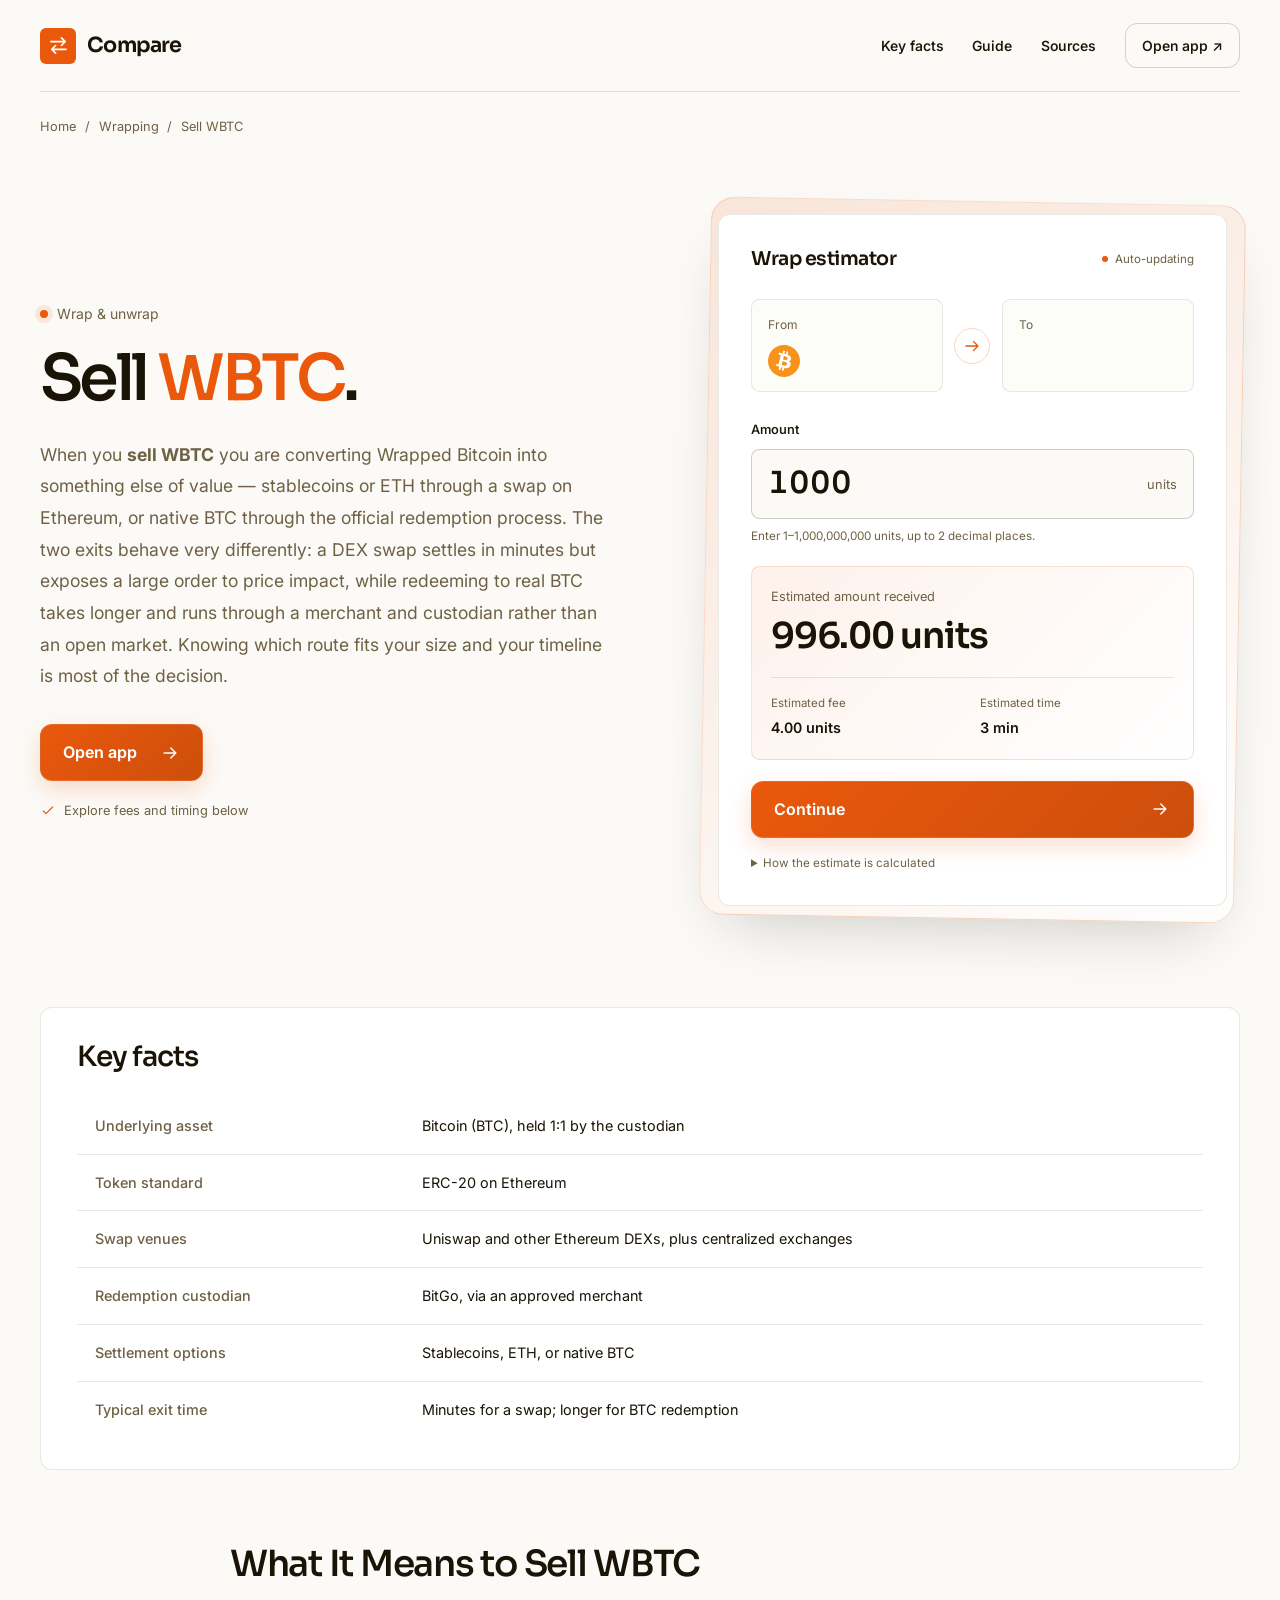
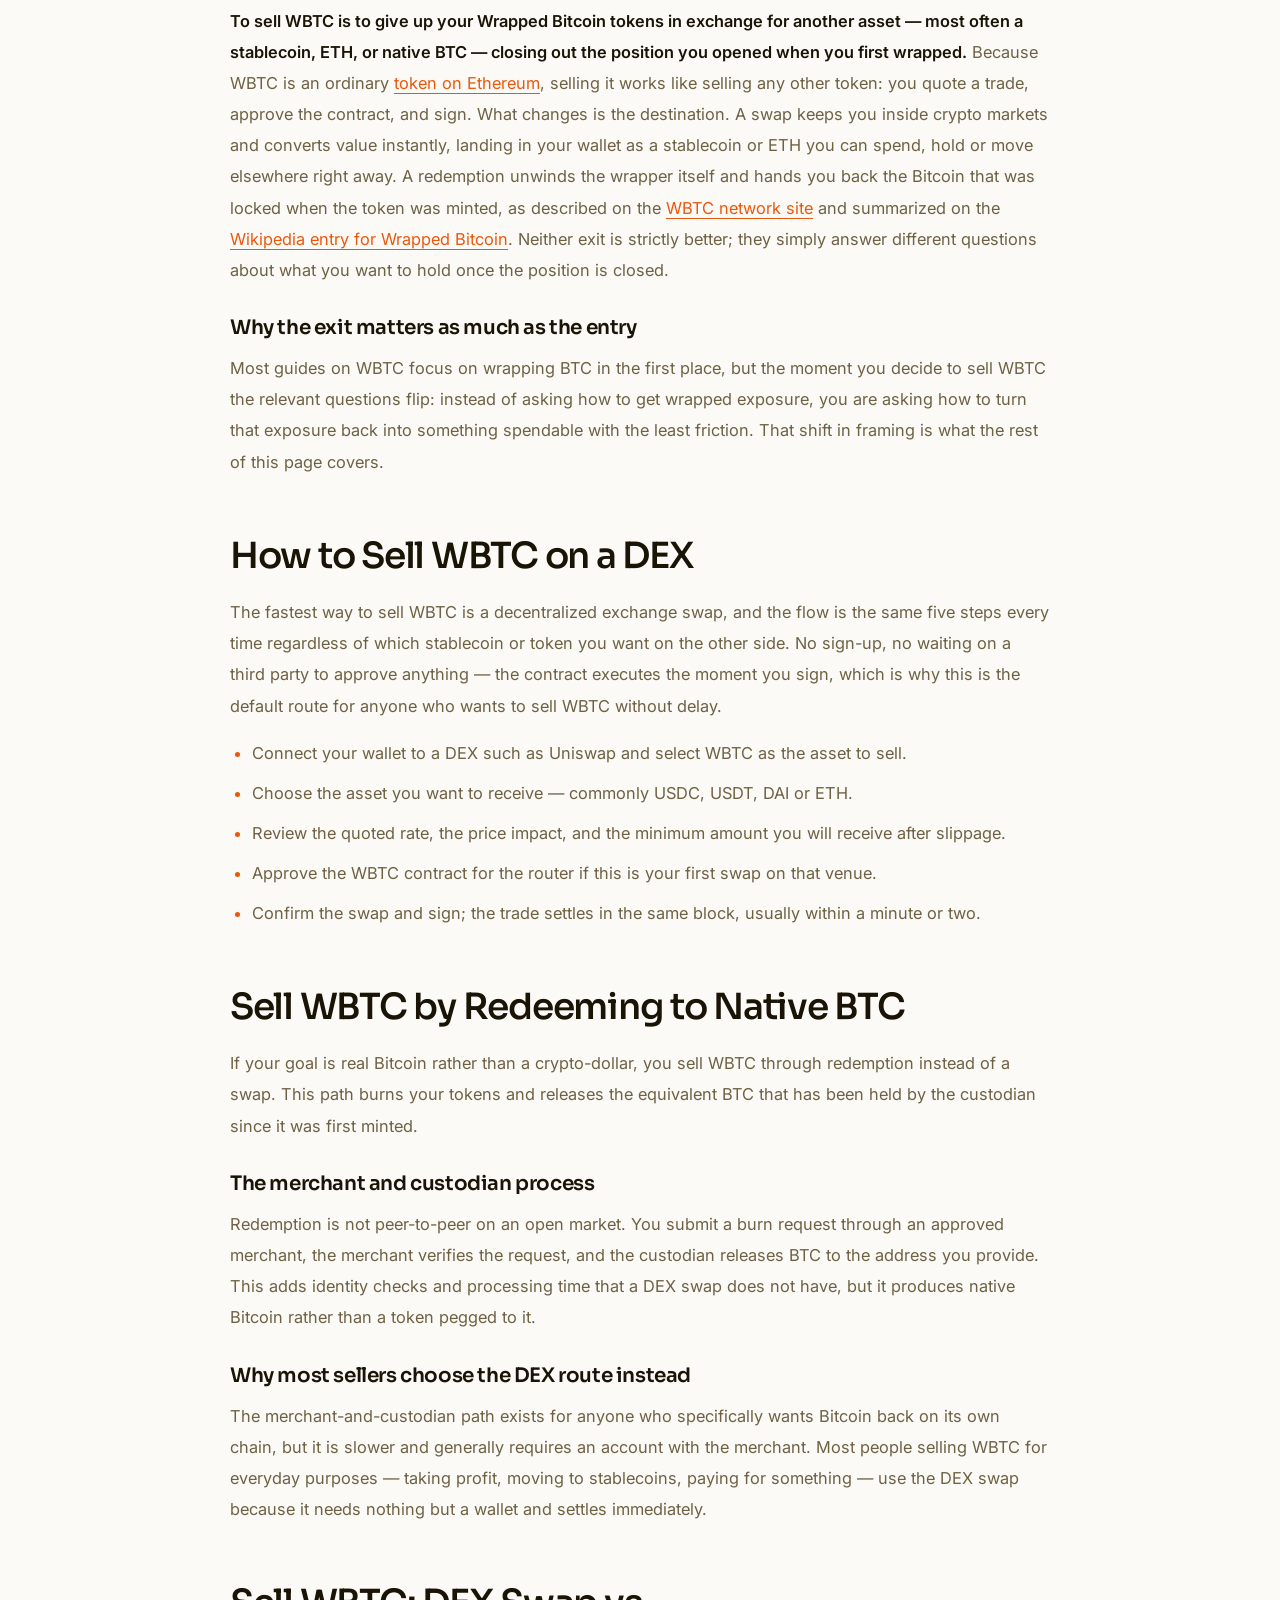
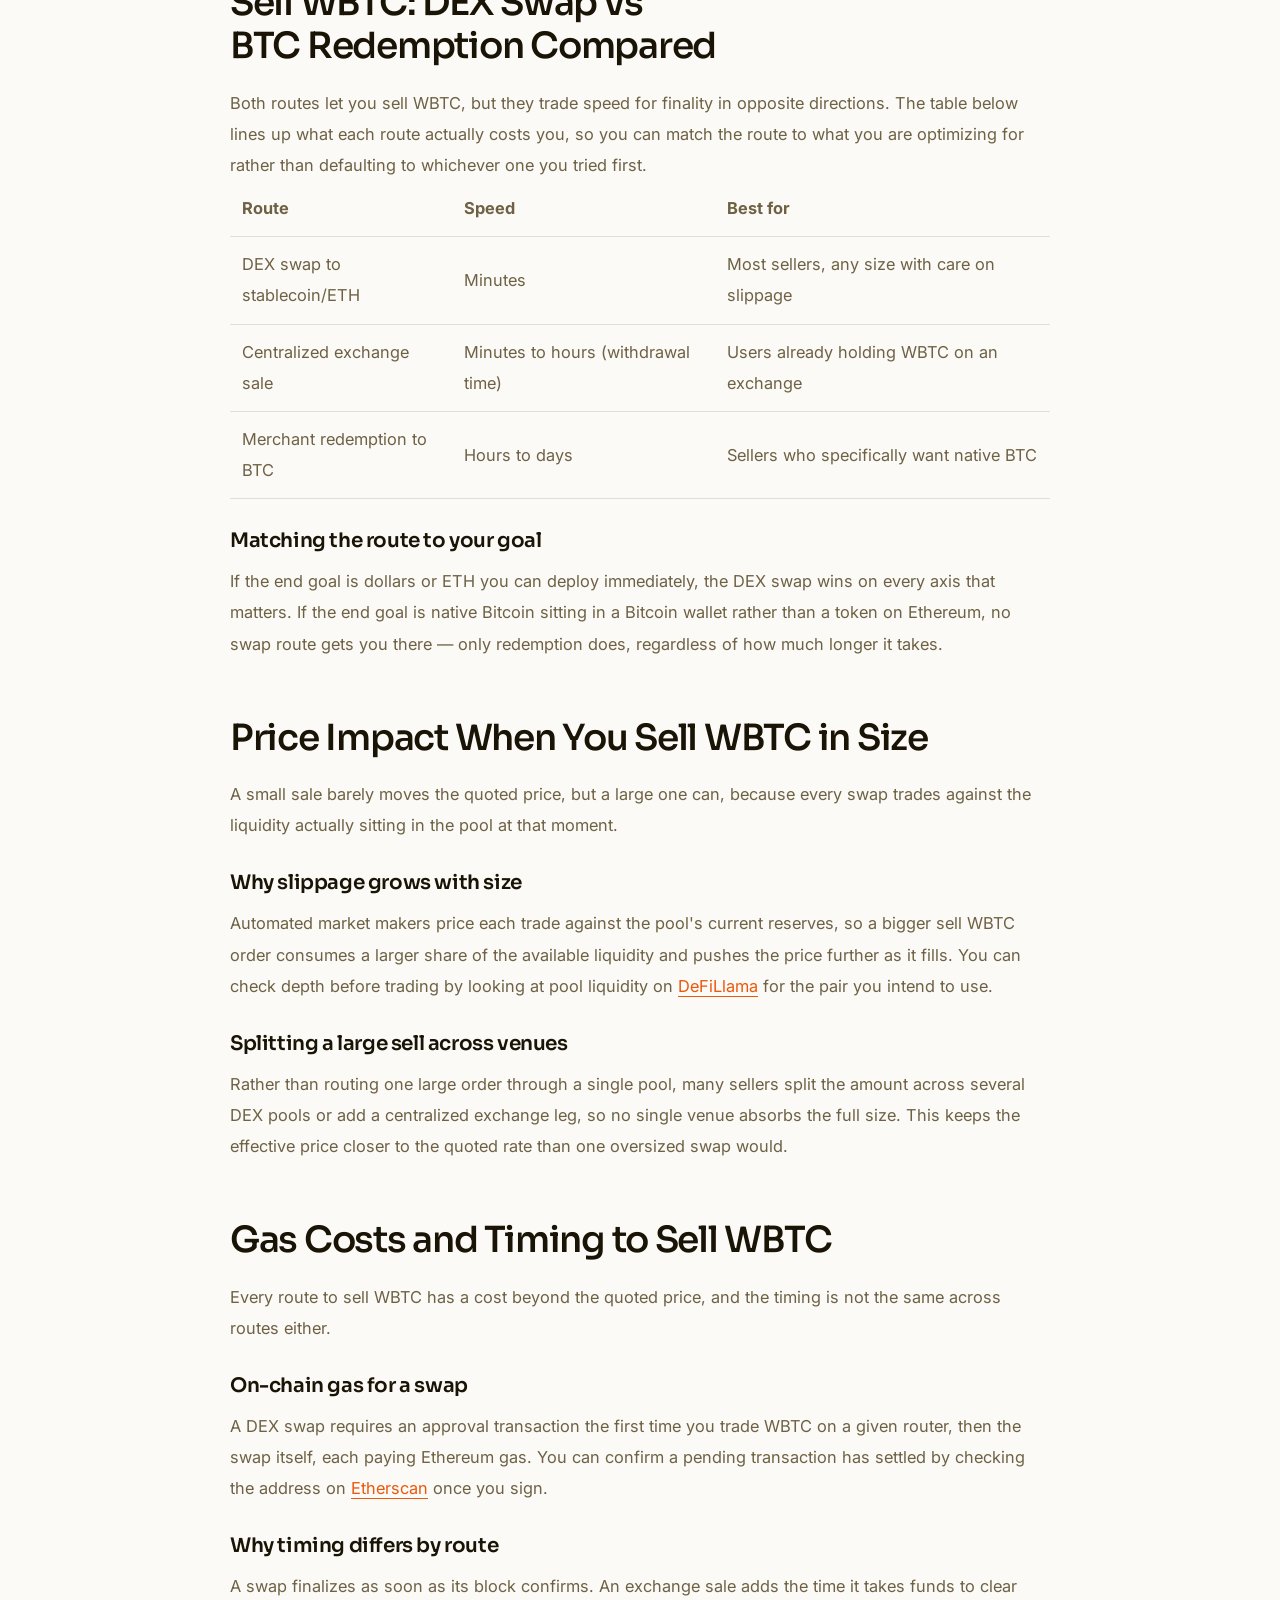
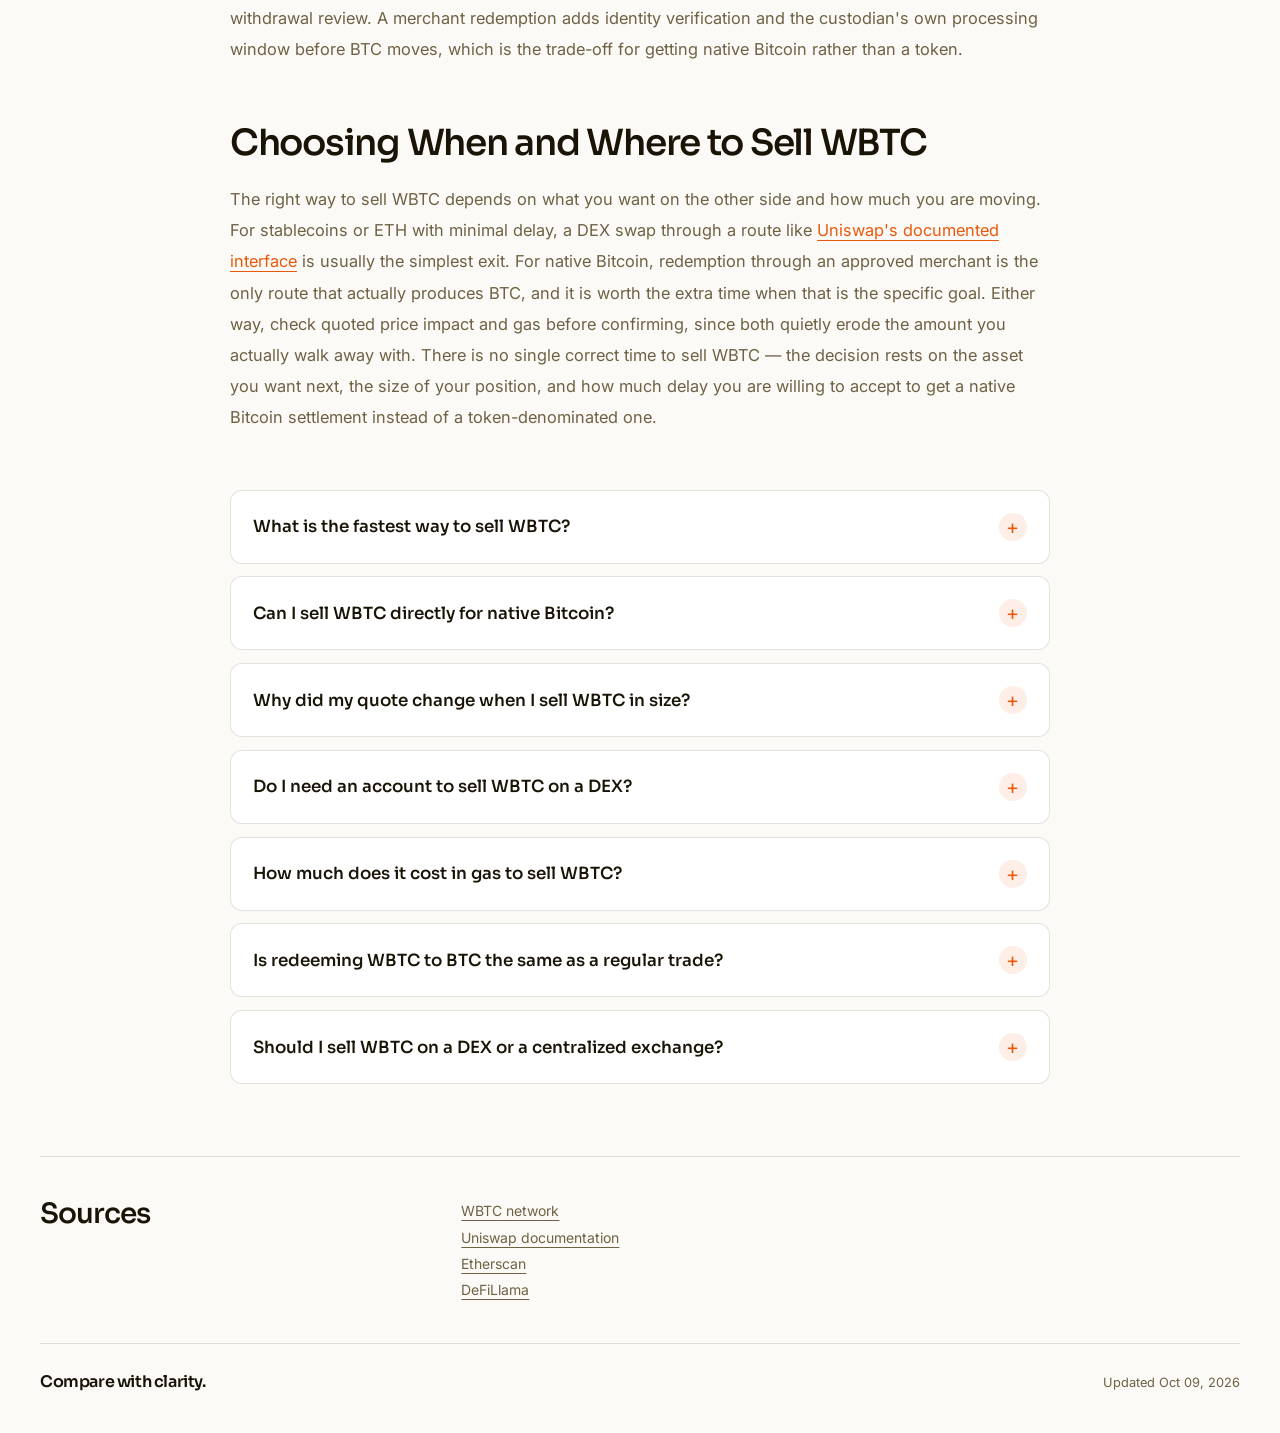
==== commit 314c4409: "Fix mojibake (encoding) in template chrome" ====
--- a/index.html
+++ b/index.html
@@ -1,4 +1,4 @@
-﻿<!doctype html>
+<!doctype html>
 <html lang="en">
 <head>
 <meta charset="utf-8">
@@ -116,7 +116,7 @@
 .c631f08::-webkit-details-marker{display:none}
 .c631f08::after{content:"+";flex:none;display:grid;place-items:center;width:28px;height:28px;border-radius:50%;background:color-mix(in srgb,var(--accent) 10%,var(--surface));color:var(--accent);font:400 1.25rem/1 var(--body)}
 .ce188bd[open]{border-color:color-mix(in srgb,var(--accent) 40%,transparent)}
-.ce188bd[open]>.c631f08::after{content:"в€’"}
+.ce188bd[open]>.c631f08::after{content:"−"}
 .cf7b015{padding:0 2.8rem 1.3rem 0;color:var(--muted);line-height:1.85;overflow-wrap:anywhere}
 .cf7b015 p{margin:.25rem 0 .75rem}
 .c5c2739{display:grid;grid-template-columns:1fr 2fr;gap:2rem;padding:2.5rem 0;border-top:1px solid color-mix(in srgb,var(--text) 12%,transparent)}
@@ -137,7 +137,7 @@
 <div class="ca4a5e5">
 <nav class="ce434b4" aria-label="Main navigation">
 <a class="c91faaa" href="#hero"><span class="c870483" aria-hidden="true"><svg viewBox="0 0 24 24"><path d="M4 8h15m-4-4 4 4-4 4M20 16H5m4-4-4 4 4 4"/></svg></span>Compare</a>
-<div class="c3f6144"><a href="#facts">Key facts</a><a href="#guide">Guide</a><a href="#sources">Sources</a><a class="c0f8368" href="dashboard/">Open app в†—</a></div>
+<div class="c3f6144"><a href="#facts">Key facts</a><a href="#guide">Guide</a><a href="#sources">Sources</a><a class="c0f8368" href="dashboard/">Open app ↗</a></div>
 </nav>
 <div class="ce3c2f4"><nav class="cbeb5e0" aria-label="Breadcrumb"><a href="dashboard/">Home</a> <span>/</span> <span>Wrapping</span> <span>/</span> <span>Sell WBTC</span></nav></div>
 <section class="c183266" id="hero" aria-labelledby="hero-title">
@@ -158,18 +158,18 @@
 </div>
 <label class="c4c0e87" for="amount">Amount</label>
 <div class="c3a5928"><input id="amount" type="number" inputmode="decimal" min="1" max="1000000000" step="0.01" value="1000" aria-describedby="amount-hint amount-error"><span>units</span></div>
-<p class="c6465dc" id="amount-hint">Enter 1вЂ“1,000,000,000 units, up to 2 decimal places.</p>
+<p class="c6465dc" id="amount-hint">Enter 1–1,000,000,000 units, up to 2 decimal places.</p>
 <p class="c54edbe" id="amount-error" hidden></p>
 <div class="c7dabc8" role="status" aria-live="polite" aria-atomic="true">
 <span class="c102557">Estimated amount received</span>
-<output class="cf31cdc" id="received" for="amount">вЂ”</output>
+<output class="cf31cdc" id="received" for="amount">—</output>
 <div class="ca17749">
-<div><span class="c92cdd3">Estimated fee</span><output class="ceda59b" id="fee" for="amount">вЂ”</output></div>
-<div><span class="c92cdd3">Estimated time</span><output class="ceda59b" id="time" for="amount">вЂ”</output></div>
+<div><span class="c92cdd3">Estimated fee</span><output class="ceda59b" id="fee" for="amount">—</output></div>
+<div><span class="c92cdd3">Estimated time</span><output class="ceda59b" id="time" for="amount">—</output></div>
 </div>
 </div>
 <a class="c4025e0" href="dashboard/">Continue <svg viewBox="0 0 24 24" aria-hidden="true"><path d="M5 12h14m-6-6 6 6-6 6"/></svg></a>
-<details class="c696a3f"><summary>How the estimate is calculated</summary><p>Fee = 0.5 units + 0.35% of the amount, rounded to 2 decimals. Amount received = amount в€’ fee. Time = 2 minutes + 1 minute per 10,000 units, rounded up.</p></details>
+<details class="c696a3f"><summary>How the estimate is calculated</summary><p>Fee = 0.5 units + 0.35% of the amount, rounded to 2 decimals. Amount received = amount − fee. Time = 2 minutes + 1 minute per 10,000 units, rounded up.</p></details>
 <noscript><p class="c6465dc">Enable JavaScript to calculate fees and timing.</p></noscript>
 </div>
 </aside>
@@ -215,9 +215,9 @@
     error.hidden = valid;
     error.textContent = valid ? '' : 'Enter an amount from 1 to 1,000,000,000 with up to 2 decimal places.';
     if (!valid) {
-      received.textContent = 'вЂ”';
-      fee.textContent = 'вЂ”';
-      time.textContent = 'вЂ”';
+      received.textContent = '—';
+      fee.textContent = '—';
+      time.textContent = '—';
       return;
     }
     const amountCents = Math.round(value * 100);
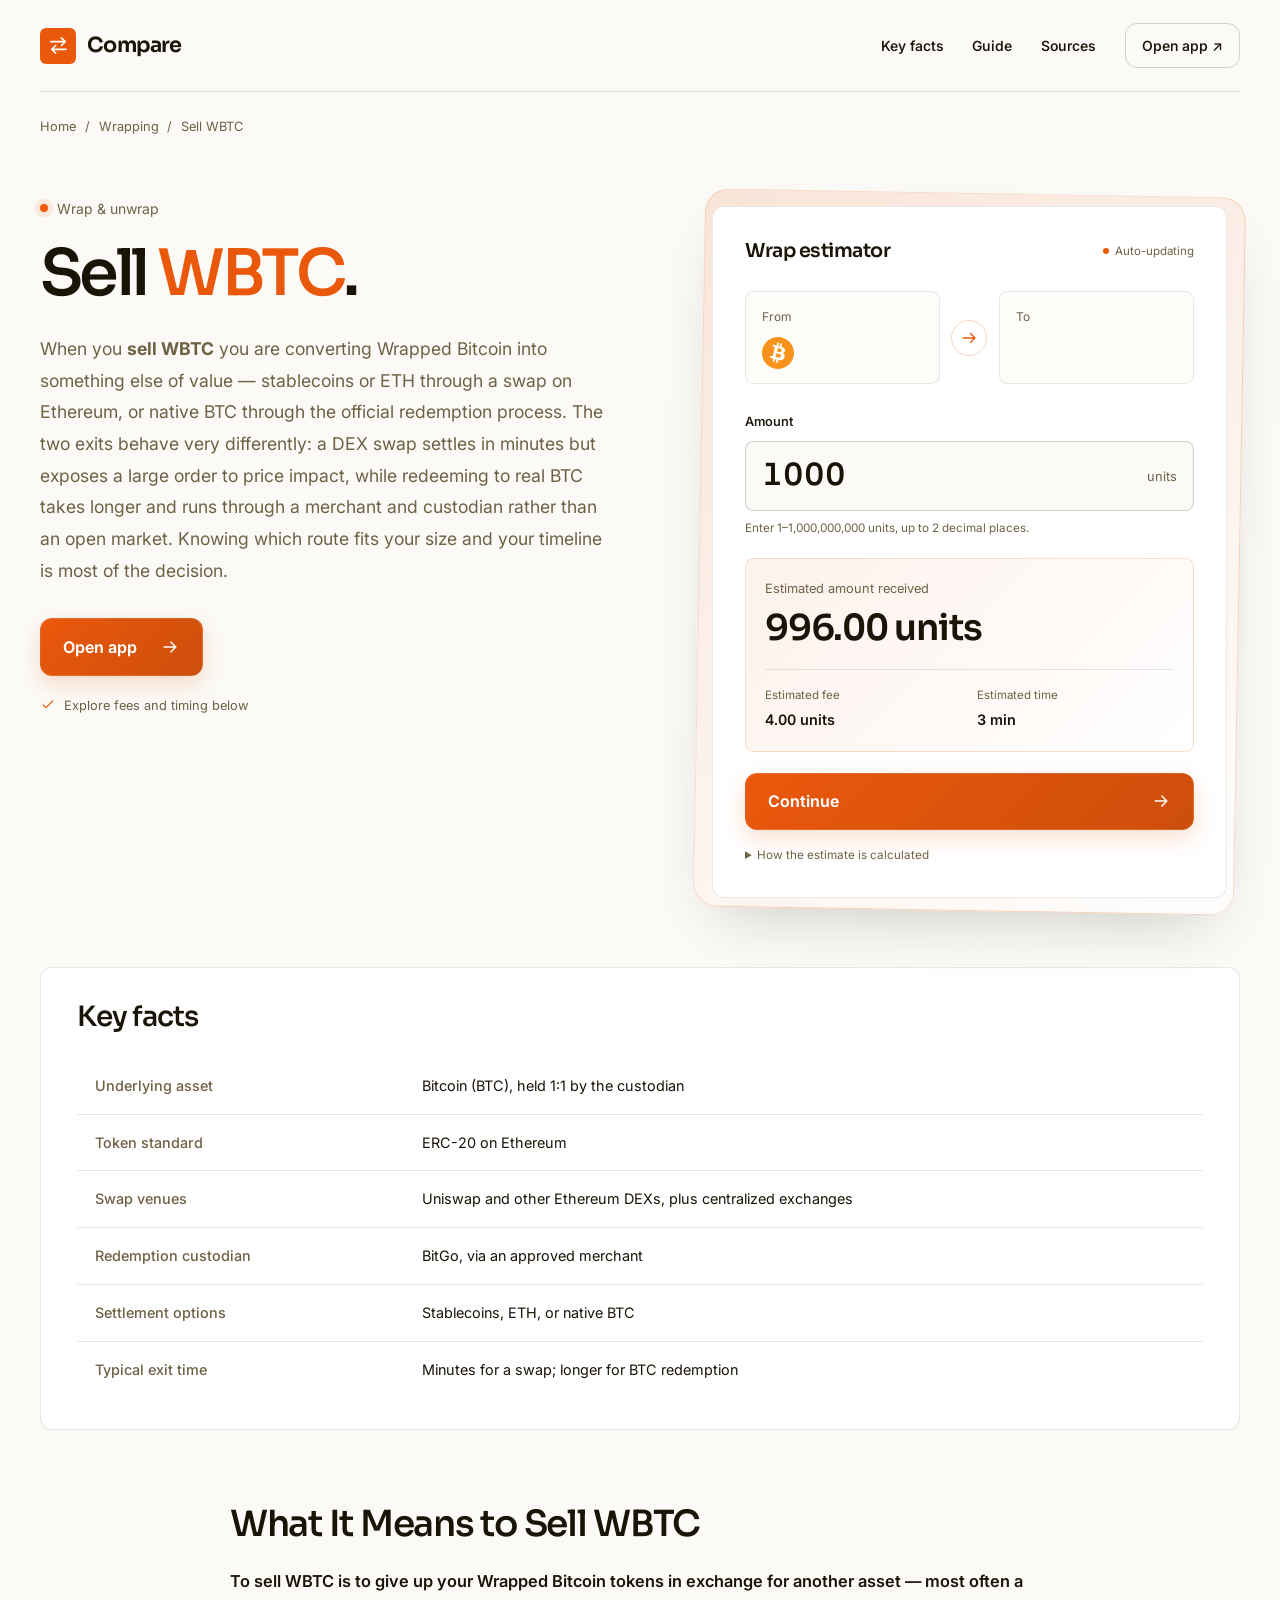
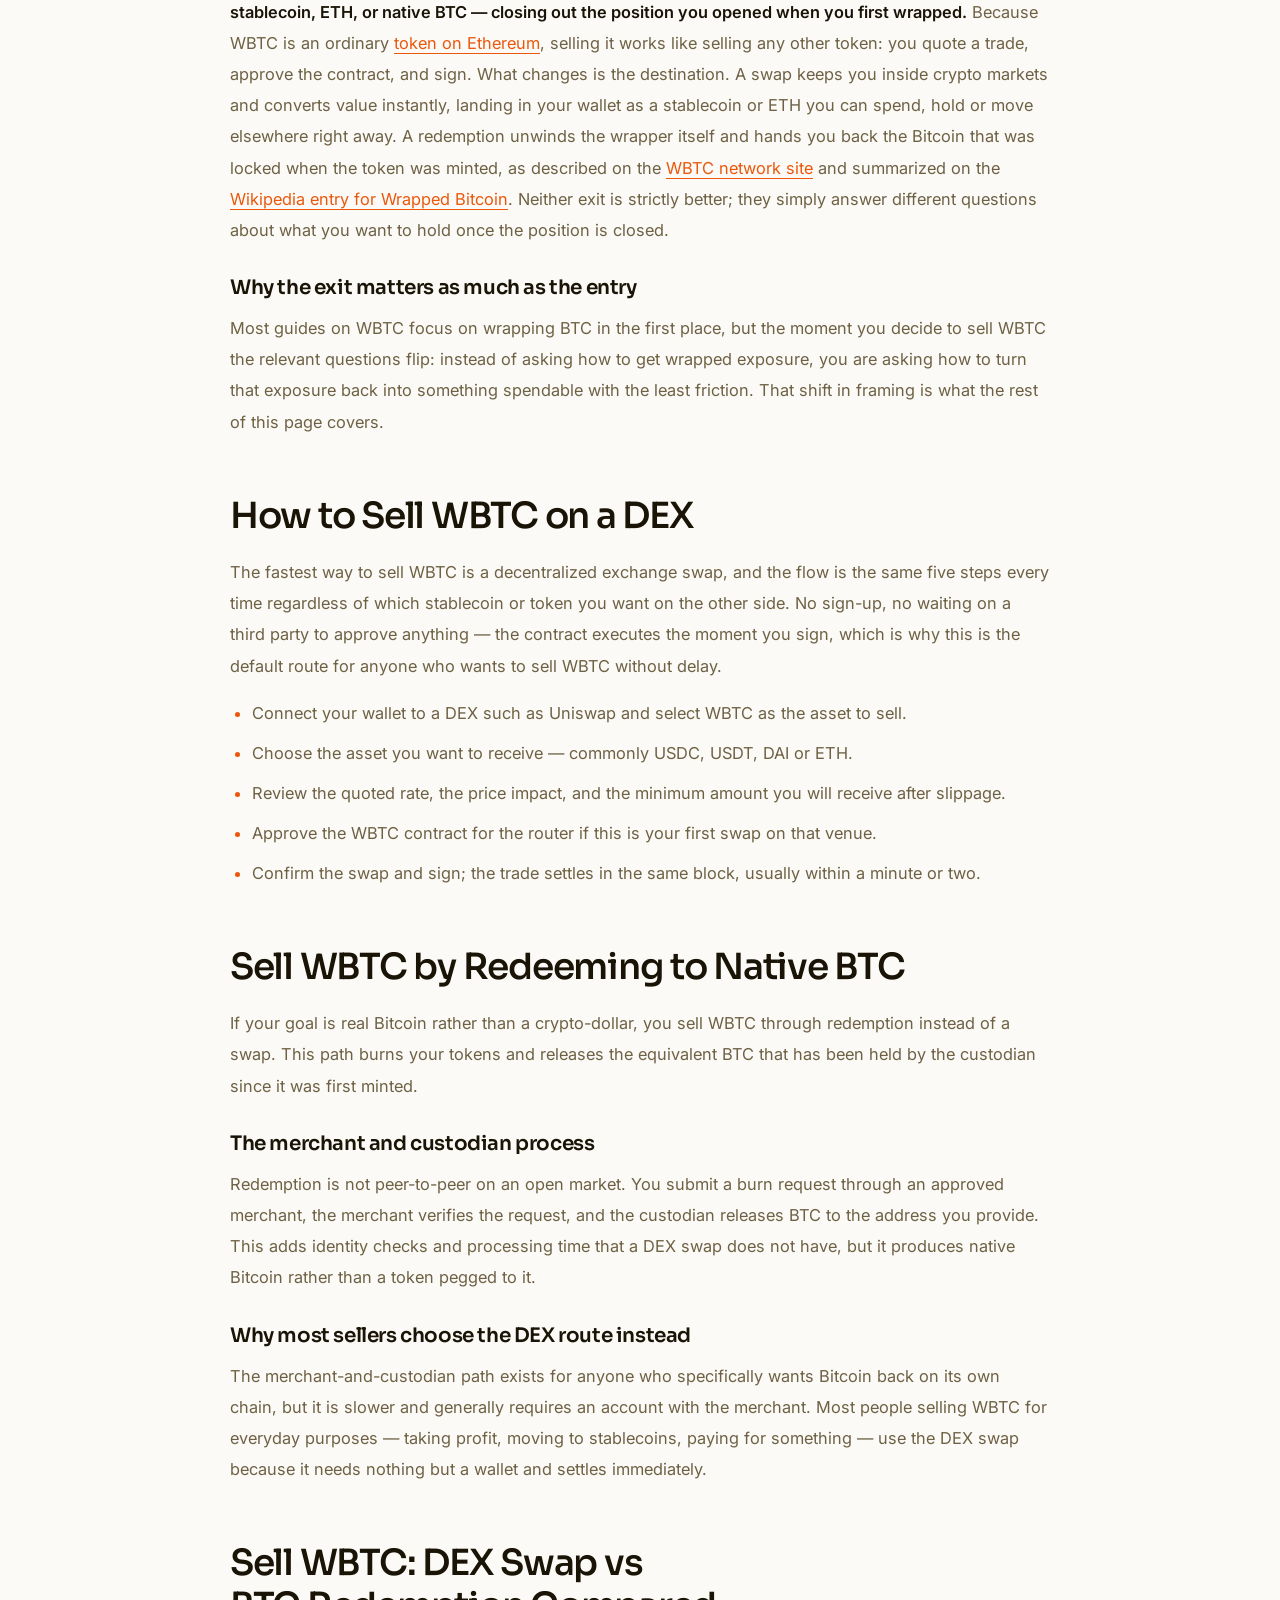
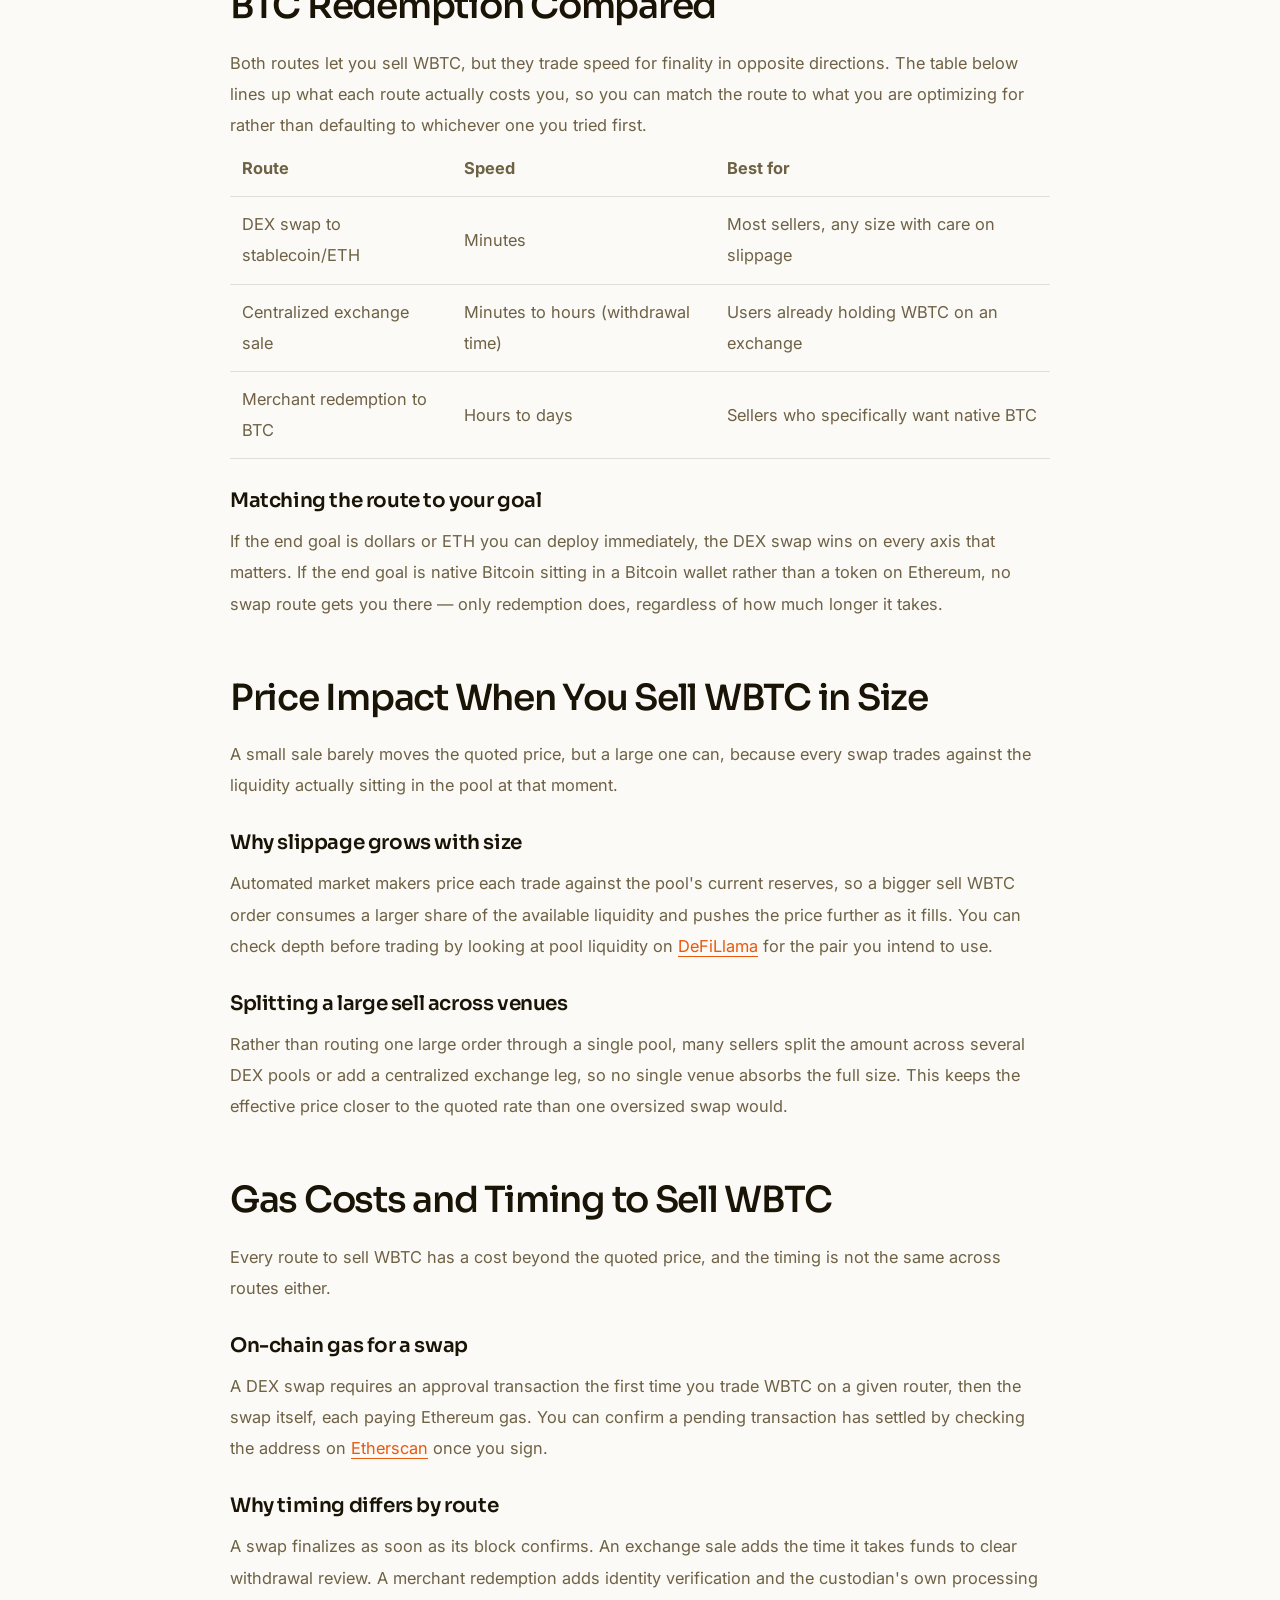
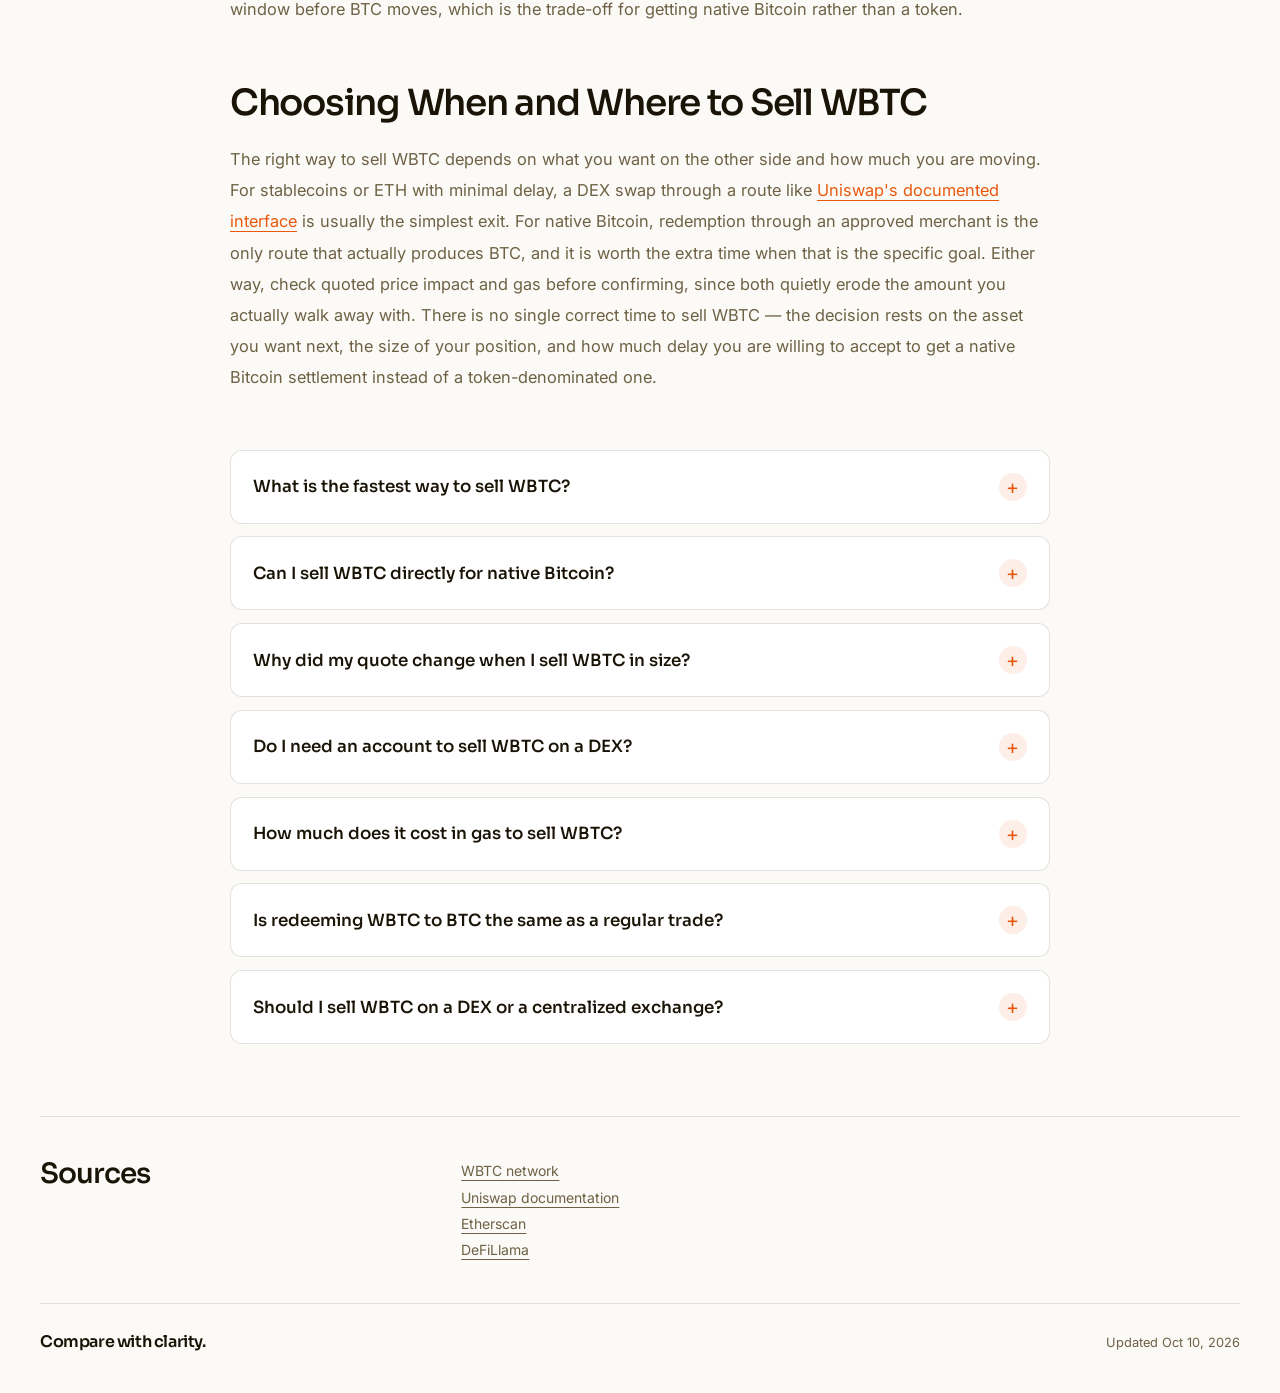
==== commit 3842d551: "Compact hero/widget; lowercase canonical" ====
--- a/index.html
+++ b/index.html
@@ -13,7 +13,7 @@
 <meta name="twitter:card" content="summary_large_image">
 <meta name="twitter:title" content="Sell WBTC">
 <link rel="preconnect" href="https://fonts.googleapis.com"><link rel="preconnect" href="https://fonts.gstatic.com" crossorigin><link rel="stylesheet" href="https://fonts.googleapis.com/css2?family=Inter:wght@400;500;600;700&family=Sora:wght@500;600;700&display=swap">
-<script type="application/ld+json">{"@context": "https://schema.org", "@graph": [{"@type": "WebSite", "@id": "https://sell-wbtc.github.io/#website", "url": "https://sell-wbtc.github.io/", "name": "Sell WBTC — Exit Wrapped Bitcoin for Cash or Native BTC"}, {"@type": "WebPage", "@id": "https://sell-wbtc.github.io/#webpage", "url": "https://sell-wbtc.github.io/", "name": "Sell WBTC — Exit Wrapped Bitcoin for Cash or Native BTC", "isPartOf": {"@id": "https://sell-wbtc.github.io/#website"}, "description": "Learn how to sell WBTC on a DEX for stablecoins or ETH, or redeem it back to native BTC through the official merchant process. Compare speed, price impact and gas before you exit.", "datePublished": "2026-10-09", "dateModified": "2026-10-09"}, {"@type": "SoftwareApplication", "name": "Sell WBTC", "applicationCategory": "FinanceApplication", "operatingSystem": "Web", "offers": {"@type": "Offer", "price": "0", "priceCurrency": "USD"}}, {"@type": "BreadcrumbList", "itemListElement": [{"@type": "ListItem", "position": 1, "name": "Home", "item": "https://sell-wbtc.github.io/"}, {"@type": "ListItem", "position": 2, "name": "Wrapping"}, {"@type": "ListItem", "position": 3, "name": "Sell WBTC"}]}, {"@type": "FAQPage", "mainEntity": [{"@type": "Question", "name": "What is the fastest way to sell WBTC?", "acceptedAnswer": {"@type": "Answer", "text": "A DEX swap to a stablecoin or ETH is the fastest route — it settles within a block or two once you sign, with no account or identity check required."}}, {"@type": "Question", "name": "Can I sell WBTC directly for native Bitcoin?", "acceptedAnswer": {"@type": "Answer", "text": "Yes, through the official redemption process. You submit a burn request via an approved merchant, and the custodian releases BTC to your address, though this takes longer than a swap."}}, {"@type": "Question", "name": "Why did my quote change when I sell WBTC in size?", "acceptedAnswer": {"@type": "Answer", "text": "Larger swaps move further through a pool's available liquidity, which is price impact. Checking pool depth before trading, and splitting large orders across venues, keeps the effective price closer to the quote."}}, {"@type": "Question", "name": "Do I need an account to sell WBTC on a DEX?", "acceptedAnswer": {"@type": "Answer", "text": "No. A DEX swap only needs a connected wallet. An account is only required for the merchant redemption route or for selling through a centralized exchange."}}, {"@type": "Question", "name": "How much does it cost in gas to sell WBTC?", "acceptedAnswer": {"@type": "Answer", "text": "You pay an approval transaction the first time you trade WBTC on a given router, then gas for the swap itself. Both are ordinary Ethereum transaction costs, visible before you sign."}}, {"@type": "Question", "name": "Is redeeming WBTC to BTC the same as a regular trade?", "acceptedAnswer": {"@type": "Answer", "text": "No. Redemption burns the token and releases BTC held by the custodian, through an approved merchant with identity verification — it is a wrapper unwind, not an open-market trade."}}, {"@type": "Question", "name": "Should I sell WBTC on a DEX or a centralized exchange?", "acceptedAnswer": {"@type": "Answer", "text": "A DEX settles faster and needs no account, while a centralized exchange may offer deeper order books for very large size but adds withdrawal time. Compare the net amount you receive after fees on each."}}]}]}</script>
+<script type="application/ld+json">{"@context": "https://schema.org", "@graph": [{"@type": "WebSite", "@id": "https://sell-wbtc.github.io/#website", "url": "https://sell-wbtc.github.io/", "name": "Sell WBTC — Exit Wrapped Bitcoin for Cash or Native BTC"}, {"@type": "WebPage", "@id": "https://sell-wbtc.github.io/#webpage", "url": "https://sell-wbtc.github.io/", "name": "Sell WBTC — Exit Wrapped Bitcoin for Cash or Native BTC", "isPartOf": {"@id": "https://sell-wbtc.github.io/#website"}, "description": "Learn how to sell WBTC on a DEX for stablecoins or ETH, or redeem it back to native BTC through the official merchant process. Compare speed, price impact and gas before you exit.", "datePublished": "2026-10-10", "dateModified": "2026-10-10"}, {"@type": "SoftwareApplication", "name": "Sell WBTC", "applicationCategory": "FinanceApplication", "operatingSystem": "Web", "offers": {"@type": "Offer", "price": "0", "priceCurrency": "USD"}}, {"@type": "BreadcrumbList", "itemListElement": [{"@type": "ListItem", "position": 1, "name": "Home", "item": "https://sell-wbtc.github.io/"}, {"@type": "ListItem", "position": 2, "name": "Wrapping"}, {"@type": "ListItem", "position": 3, "name": "Sell WBTC"}]}, {"@type": "FAQPage", "mainEntity": [{"@type": "Question", "name": "What is the fastest way to sell WBTC?", "acceptedAnswer": {"@type": "Answer", "text": "A DEX swap to a stablecoin or ETH is the fastest route — it settles within a block or two once you sign, with no account or identity check required."}}, {"@type": "Question", "name": "Can I sell WBTC directly for native Bitcoin?", "acceptedAnswer": {"@type": "Answer", "text": "Yes, through the official redemption process. You submit a burn request via an approved merchant, and the custodian releases BTC to your address, though this takes longer than a swap."}}, {"@type": "Question", "name": "Why did my quote change when I sell WBTC in size?", "acceptedAnswer": {"@type": "Answer", "text": "Larger swaps move further through a pool's available liquidity, which is price impact. Checking pool depth before trading, and splitting large orders across venues, keeps the effective price closer to the quote."}}, {"@type": "Question", "name": "Do I need an account to sell WBTC on a DEX?", "acceptedAnswer": {"@type": "Answer", "text": "No. A DEX swap only needs a connected wallet. An account is only required for the merchant redemption route or for selling through a centralized exchange."}}, {"@type": "Question", "name": "How much does it cost in gas to sell WBTC?", "acceptedAnswer": {"@type": "Answer", "text": "You pay an approval transaction the first time you trade WBTC on a given router, then gas for the swap itself. Both are ordinary Ethereum transaction costs, visible before you sign."}}, {"@type": "Question", "name": "Is redeeming WBTC to BTC the same as a regular trade?", "acceptedAnswer": {"@type": "Answer", "text": "No. Redemption burns the token and releases BTC held by the custodian, through an approved merchant with identity verification — it is a wrapper unwind, not an open-market trade."}}, {"@type": "Question", "name": "Should I sell WBTC on a DEX or a centralized exchange?", "acceptedAnswer": {"@type": "Answer", "text": "A DEX settles faster and needs no account, while a centralized exchange may offer deeper order books for very large size but adds withdrawal time. Compare the net amount you receive after fees on each."}}]}]}</script>
 <style>
 :root{--bg:#FBFAF7;--surface:#FFFFFF;--text:#1A1407;--muted:#6E6144;--accent:#EA580C;--accent-ink:#FFFFFF;--radius:12px;--display:"Sora";--body:"Inter"}
 *{box-sizing:border-box}
@@ -39,7 +39,7 @@
 .cbeb5e0{display:flex;flex-wrap:wrap;align-items:center;gap:.55rem;margin:0;padding:0;list-style:none}
 .cbeb5e0 a{text-decoration:none}
 .cbeb5e0 [aria-current="page"]{color:var(--text)}
-.c183266{display:grid;grid-template-columns:minmax(0,1.1fr) minmax(0,1fr);align-items:center;gap:clamp(2rem,6vw,6rem);padding-block:2.5rem 5.5rem}
+.c183266{display:grid;grid-template-columns:minmax(0,1.1fr) minmax(0,1fr);align-items:start;gap:clamp(1.75rem,5vw,4rem);padding-block:2rem 3.5rem}
 .cf8be50{min-width:0}
 .c452362{display:inline-flex;align-items:center;gap:.55rem;margin:0 0 1.25rem;color:var(--muted);font-size:.875rem}
 .c452362::before{content:"";width:.5rem;height:.5rem;border-radius:50%;background:var(--accent);box-shadow:0 0 0 5px color-mix(in srgb,var(--accent) 12%,transparent)}
@@ -197,7 +197,7 @@
 <li><a class="cdb053c" href="https://docs.uniswap.org/" rel="nofollow noopener" target="_blank">Uniswap documentation</a></li>
 <li><a class="cdb053c" href="https://etherscan.io/" rel="nofollow noopener" target="_blank">Etherscan</a></li>
 <li><a class="cdb053c" href="https://defillama.com/" rel="nofollow noopener" target="_blank">DeFiLlama</a></li></ul></div></section>
-<footer class="c97df36"><span class="c8aad66">Compare with clarity.</span><p class="cc77dc1">Updated Oct 09, 2026</p></footer>
+<footer class="c97df36"><span class="c8aad66">Compare with clarity.</span><p class="cc77dc1">Updated Oct 10, 2026</p></footer>
 </div>
 <script>
 (() => {
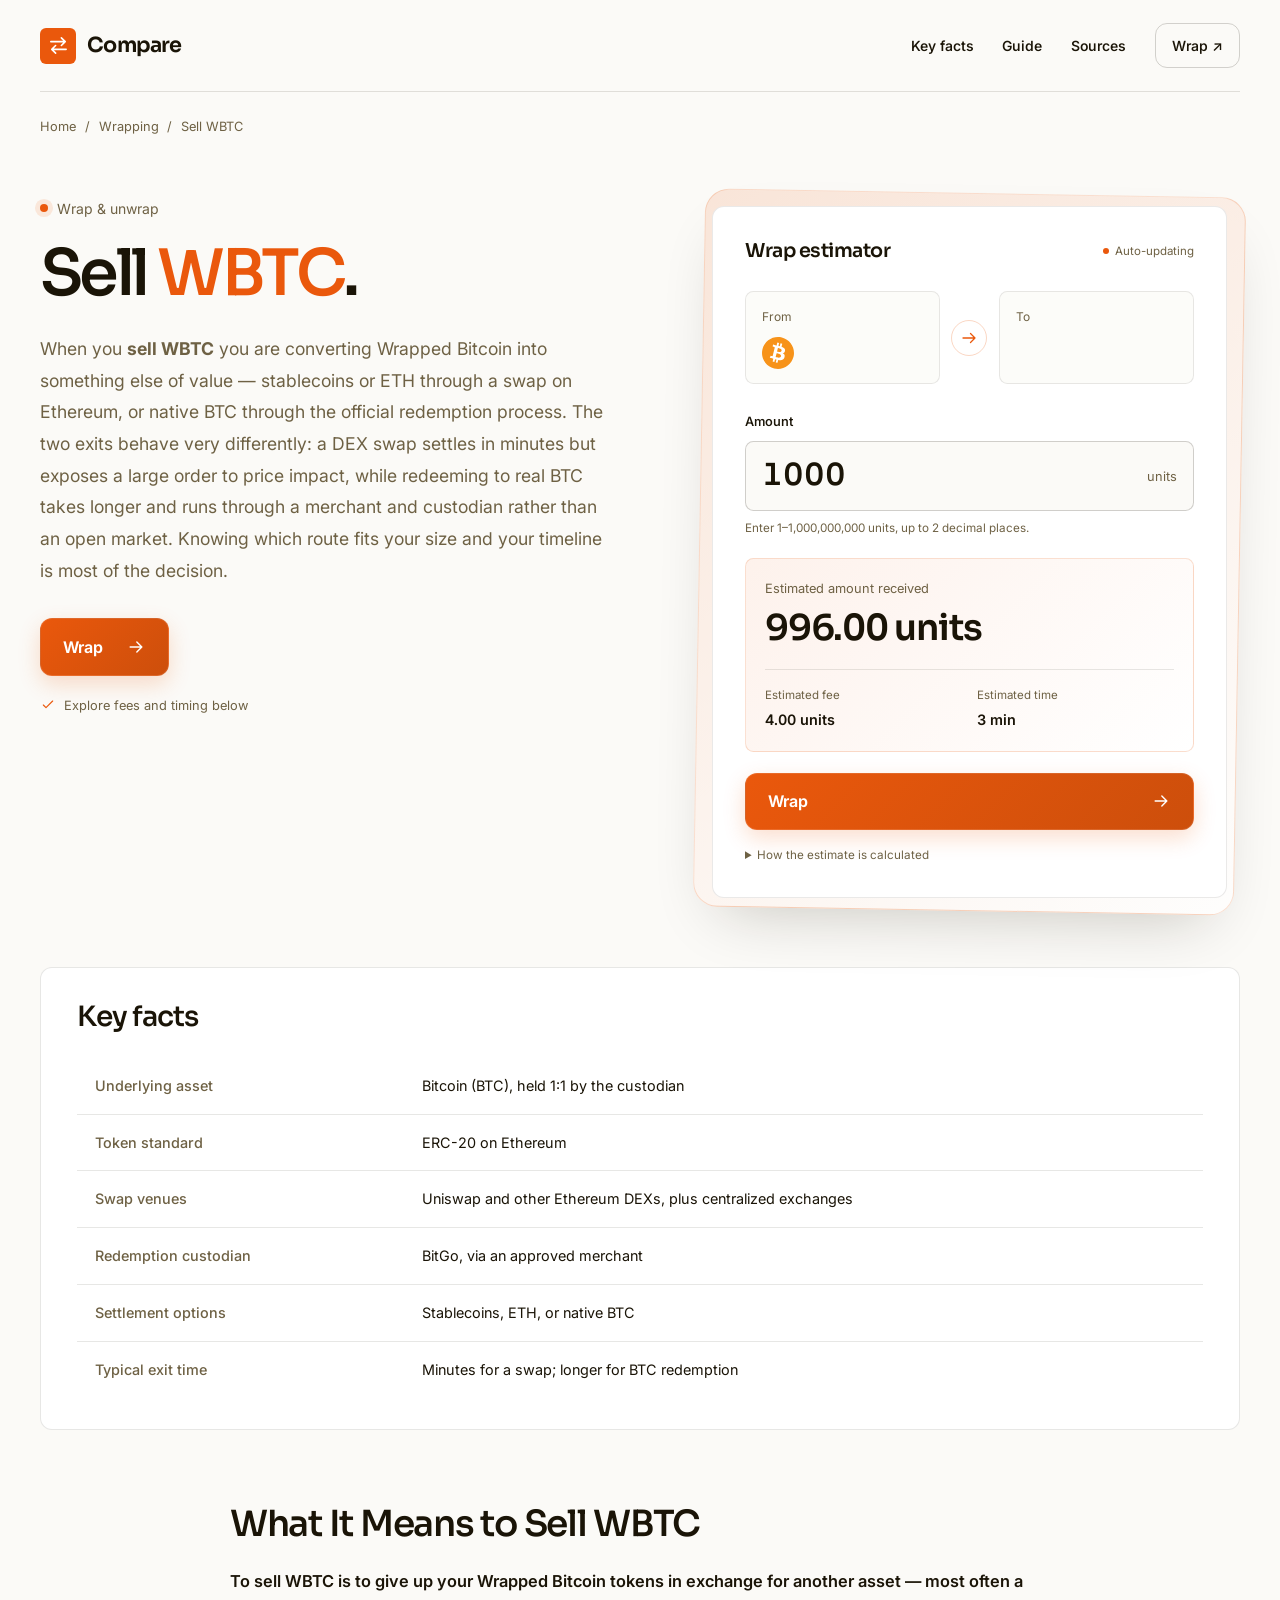
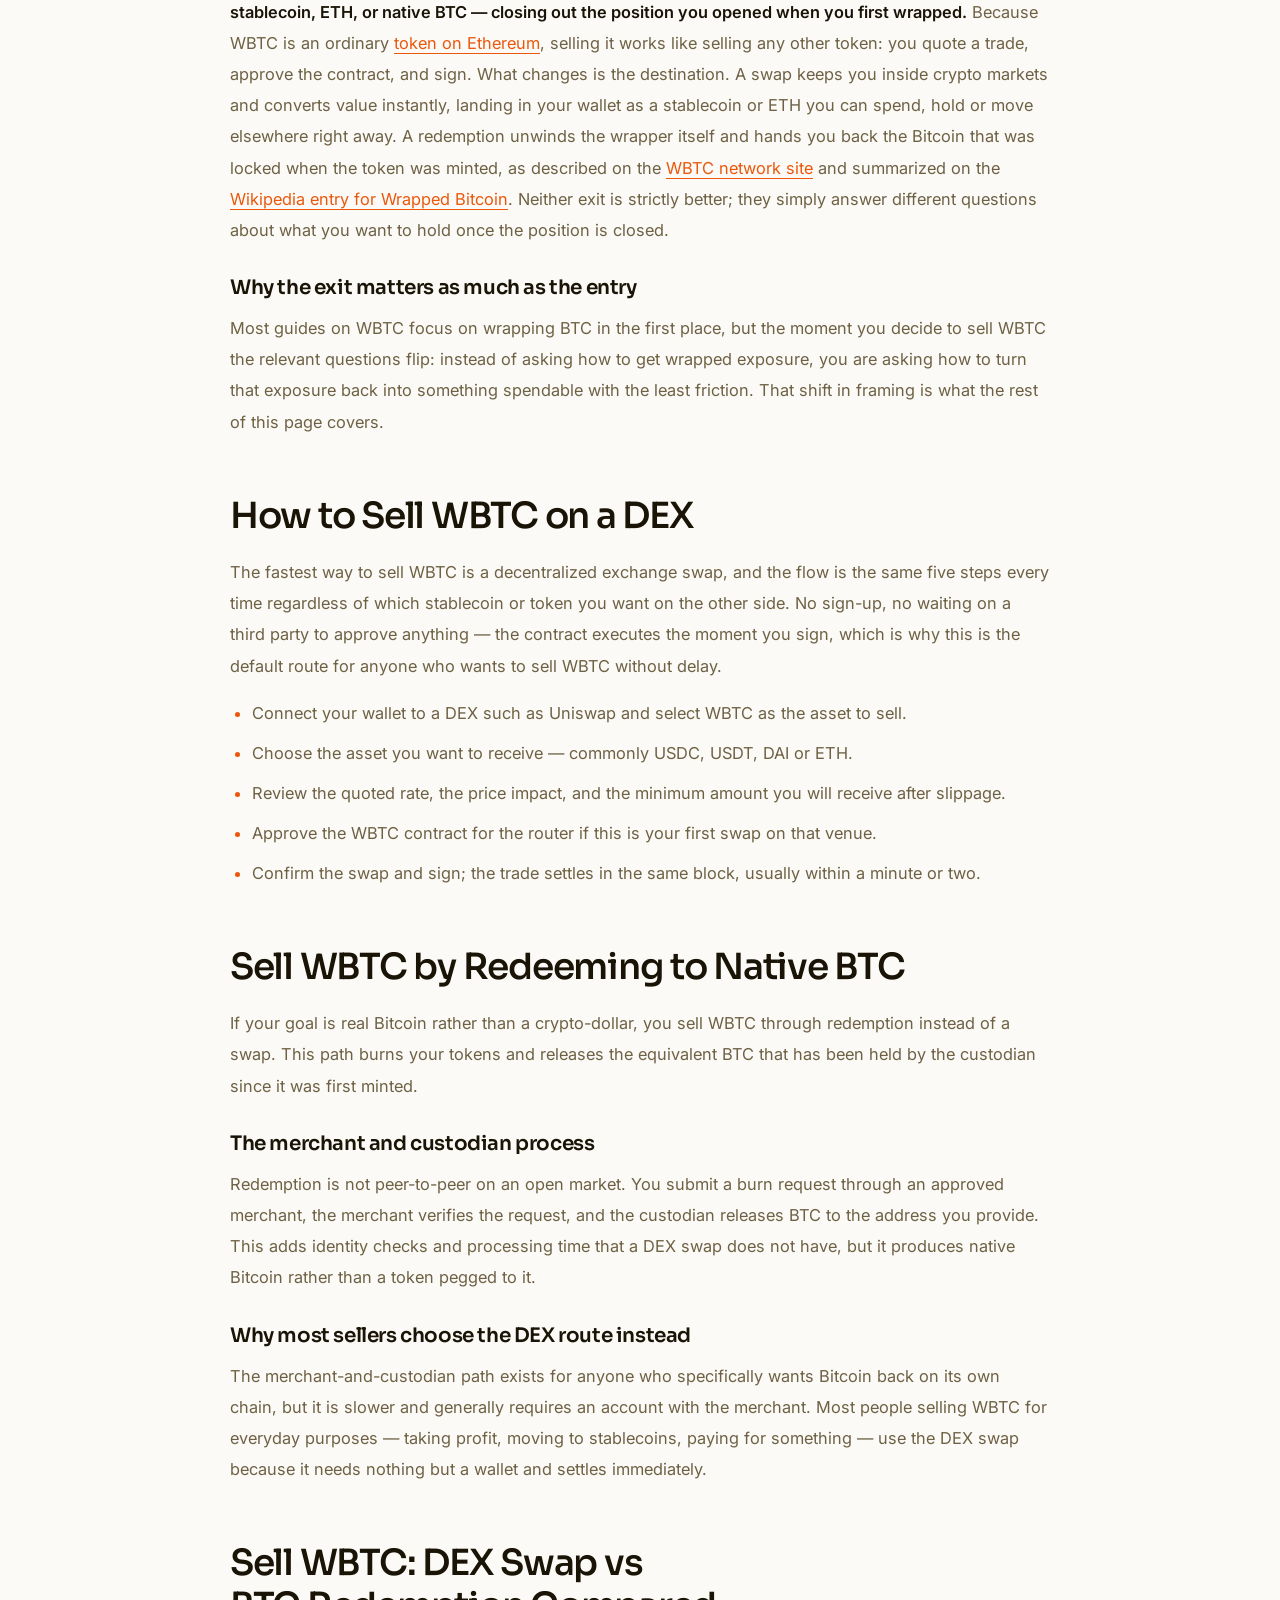
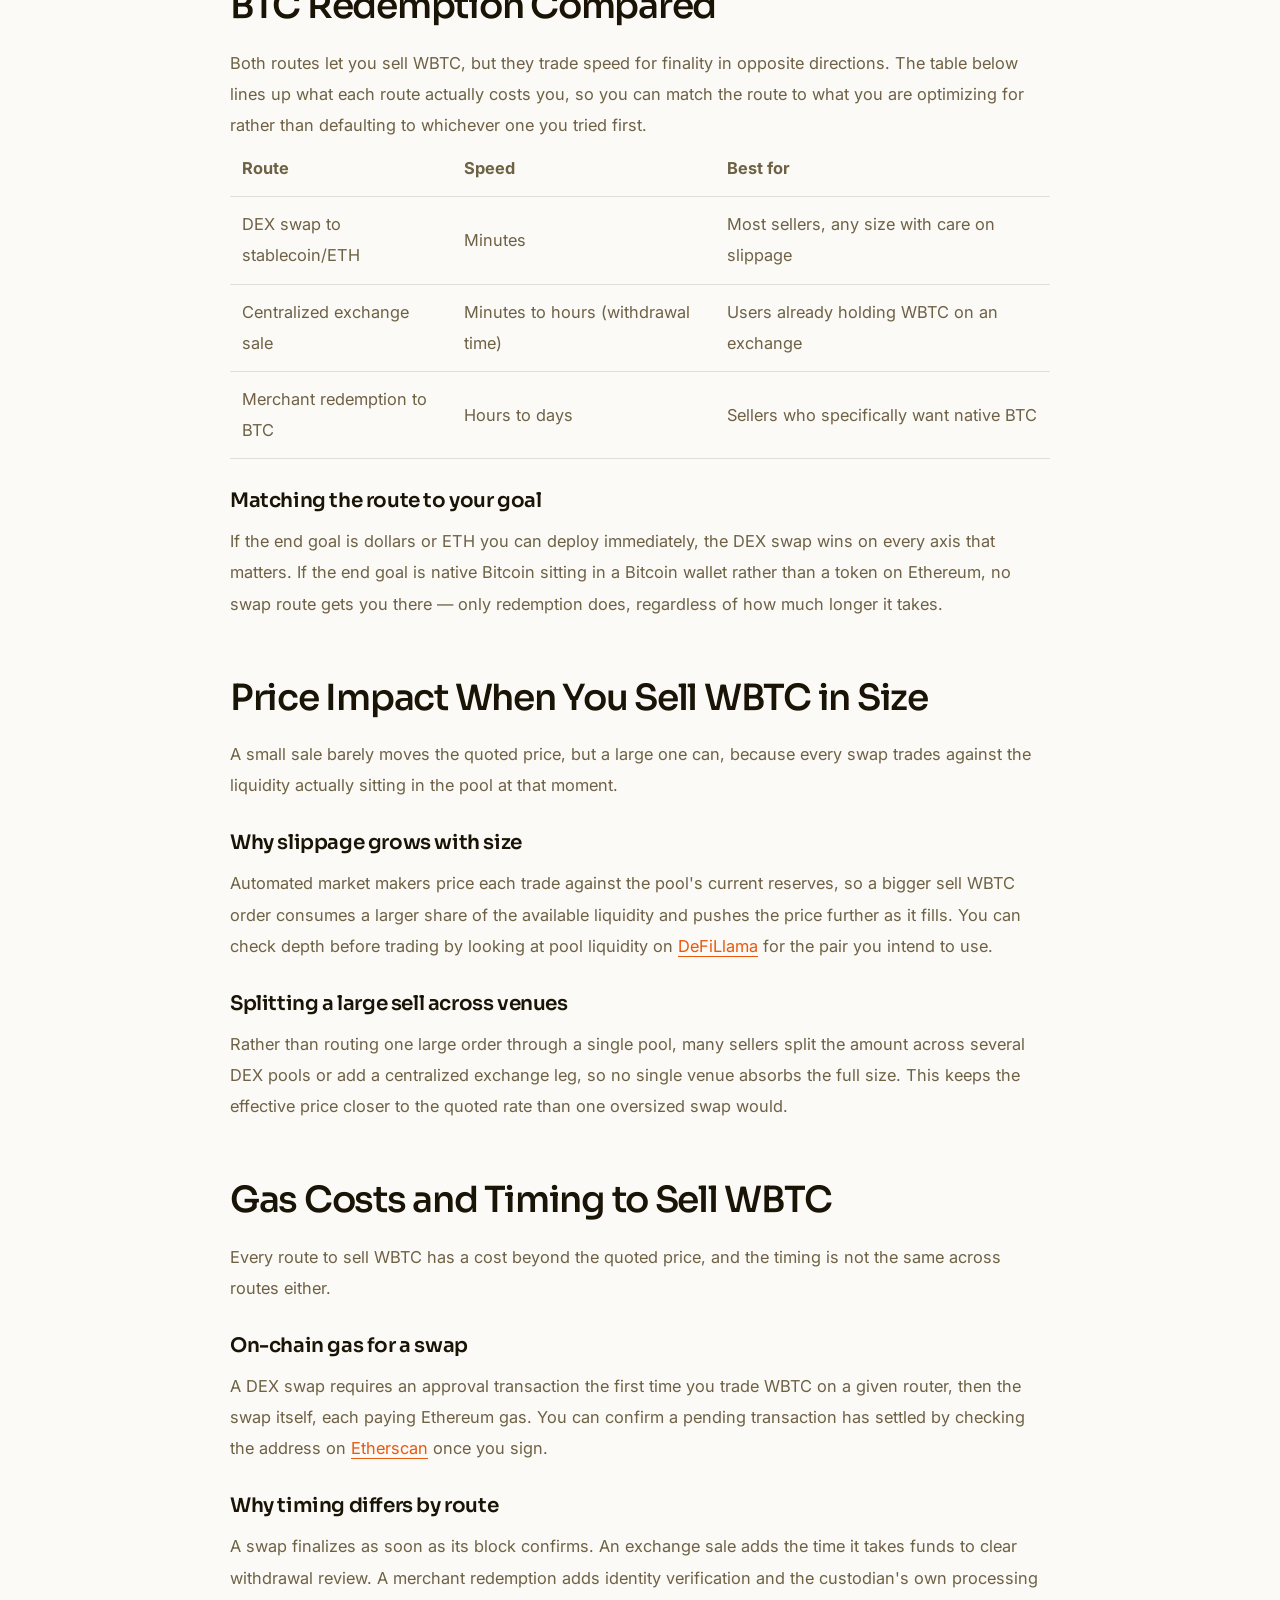
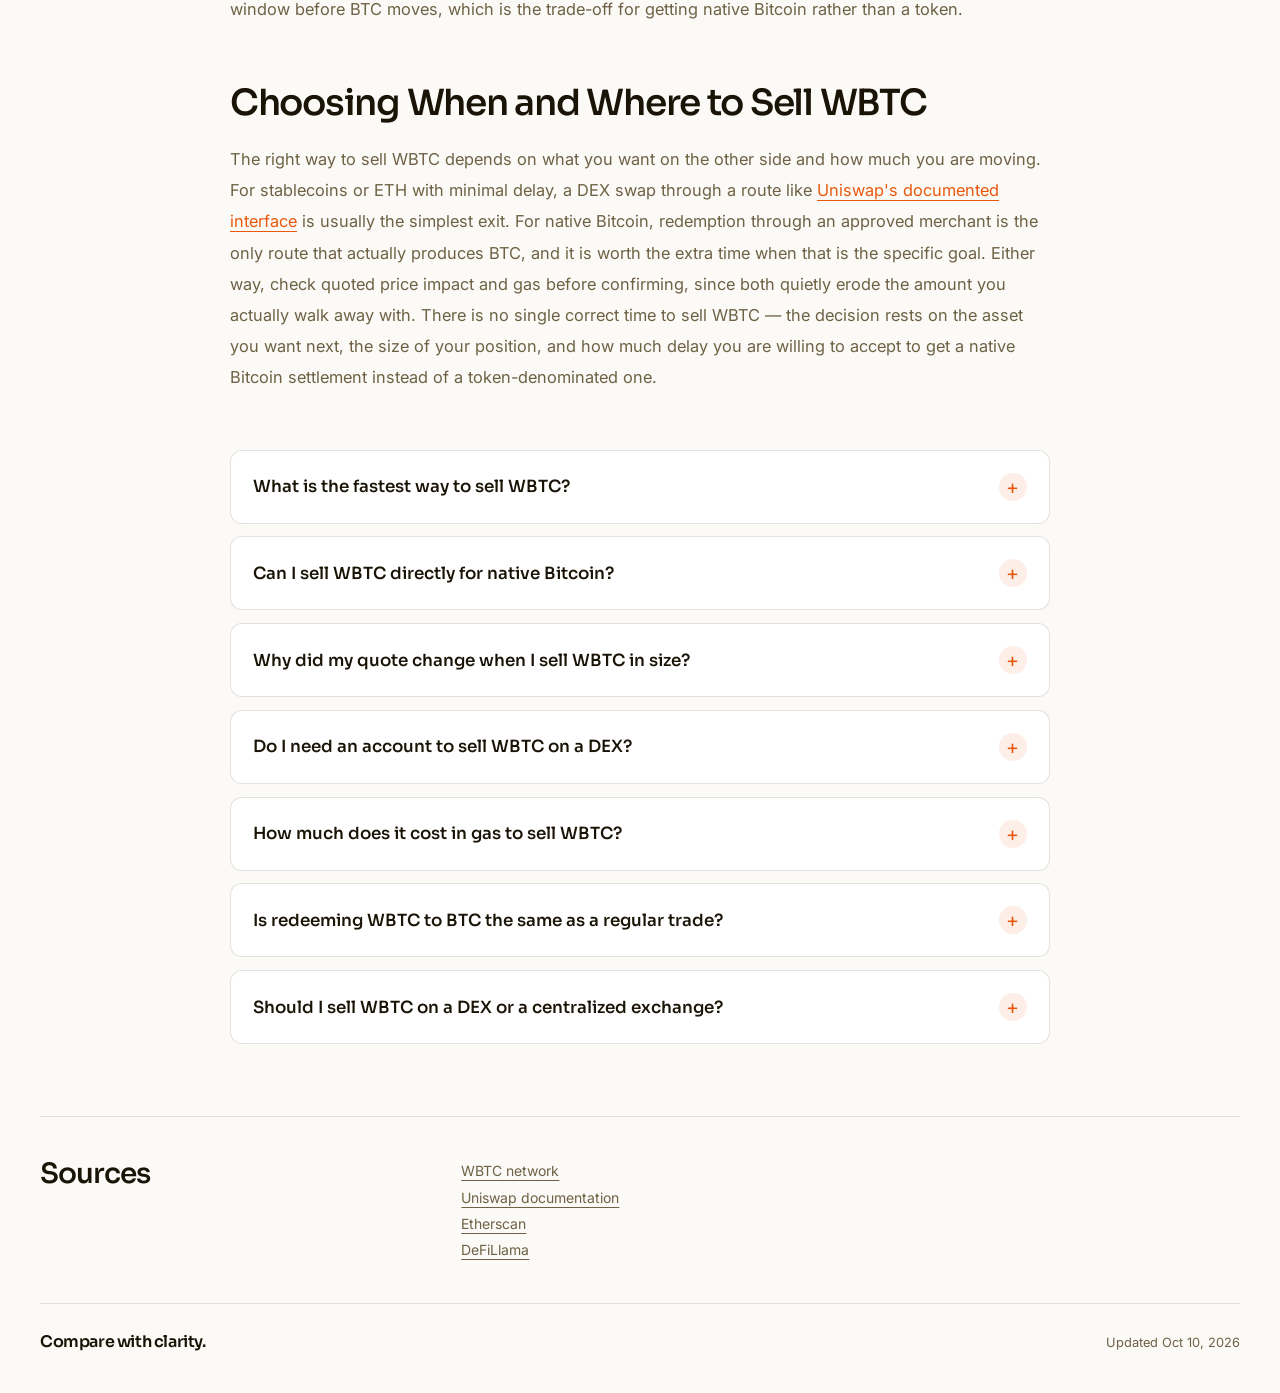
==== commit 5d235db8: "Compact hero; action-verb CTA (swap/bridge/stake)" ====
--- a/index.html
+++ b/index.html
@@ -137,7 +137,7 @@
 <div class="ca4a5e5">
 <nav class="ce434b4" aria-label="Main navigation">
 <a class="c91faaa" href="#hero"><span class="c870483" aria-hidden="true"><svg viewBox="0 0 24 24"><path d="M4 8h15m-4-4 4 4-4 4M20 16H5m4-4-4 4 4 4"/></svg></span>Compare</a>
-<div class="c3f6144"><a href="#facts">Key facts</a><a href="#guide">Guide</a><a href="#sources">Sources</a><a class="c0f8368" href="dashboard/">Open app ↗</a></div>
+<div class="c3f6144"><a href="#facts">Key facts</a><a href="#guide">Guide</a><a href="#sources">Sources</a><a class="c0f8368" href="dashboard/">Wrap ↗</a></div>
 </nav>
 <div class="ce3c2f4"><nav class="cbeb5e0" aria-label="Breadcrumb"><a href="dashboard/">Home</a> <span>/</span> <span>Wrapping</span> <span>/</span> <span>Sell WBTC</span></nav></div>
 <section class="c183266" id="hero" aria-labelledby="hero-title">
@@ -145,7 +145,7 @@
 <p class="c452362">Wrap & unwrap</p>
 <h1 id="hero-title">Sell <em>WBTC</em>.</h1>
 <p class="c6666f0">When you <strong>sell WBTC</strong> you are converting Wrapped Bitcoin into something else of value — stablecoins or ETH through a swap on Ethereum, or native BTC through the official redemption process. The two exits behave very differently: a DEX swap settles in minutes but exposes a large order to price impact, while redeeming to real BTC takes longer and runs through a merchant and custodian rather than an open market. Knowing which route fits your size and your timeline is most of the decision.</p>
-<a class="c4025e0" href="dashboard/">Open app <svg viewBox="0 0 24 24" aria-hidden="true"><path d="M5 12h14m-6-6 6 6-6 6"/></svg></a>
+<a class="c4025e0" href="dashboard/">Wrap <svg viewBox="0 0 24 24" aria-hidden="true"><path d="M5 12h14m-6-6 6 6-6 6"/></svg></a>
 <p class="c1a5ac4"><svg viewBox="0 0 24 24" aria-hidden="true"><path d="m5 12 4 4L19 6"/></svg>Explore fees and timing below</p>
 </div>
 <aside class="cc015e1" aria-labelledby="estimator-title">
@@ -168,7 +168,7 @@
 <div><span class="c92cdd3">Estimated time</span><output class="ceda59b" id="time" for="amount">—</output></div>
 </div>
 </div>
-<a class="c4025e0" href="dashboard/">Continue <svg viewBox="0 0 24 24" aria-hidden="true"><path d="M5 12h14m-6-6 6 6-6 6"/></svg></a>
+<a class="c4025e0" href="dashboard/">Wrap <svg viewBox="0 0 24 24" aria-hidden="true"><path d="M5 12h14m-6-6 6 6-6 6"/></svg></a>
 <details class="c696a3f"><summary>How the estimate is calculated</summary><p>Fee = 0.5 units + 0.35% of the amount, rounded to 2 decimals. Amount received = amount − fee. Time = 2 minutes + 1 minute per 10,000 units, rounded up.</p></details>
 <noscript><p class="c6465dc">Enable JavaScript to calculate fees and timing.</p></noscript>
 </div>
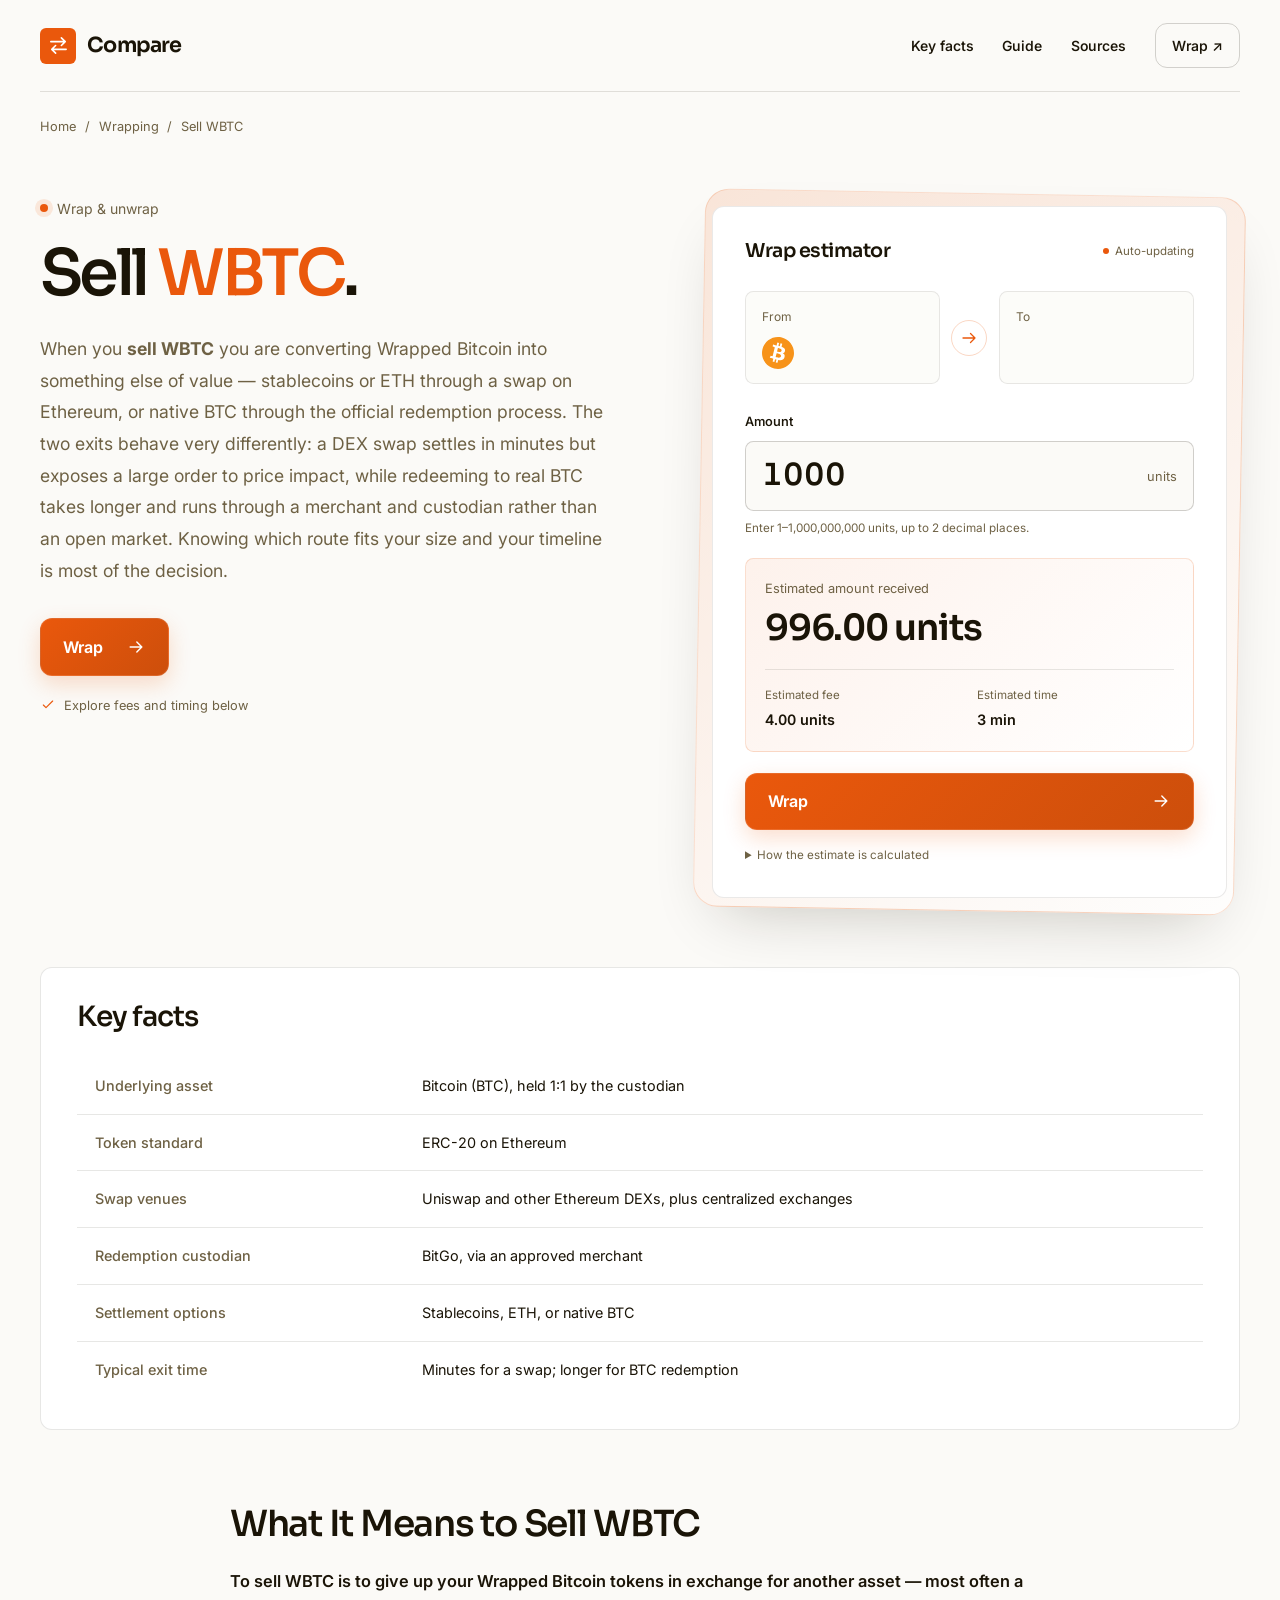
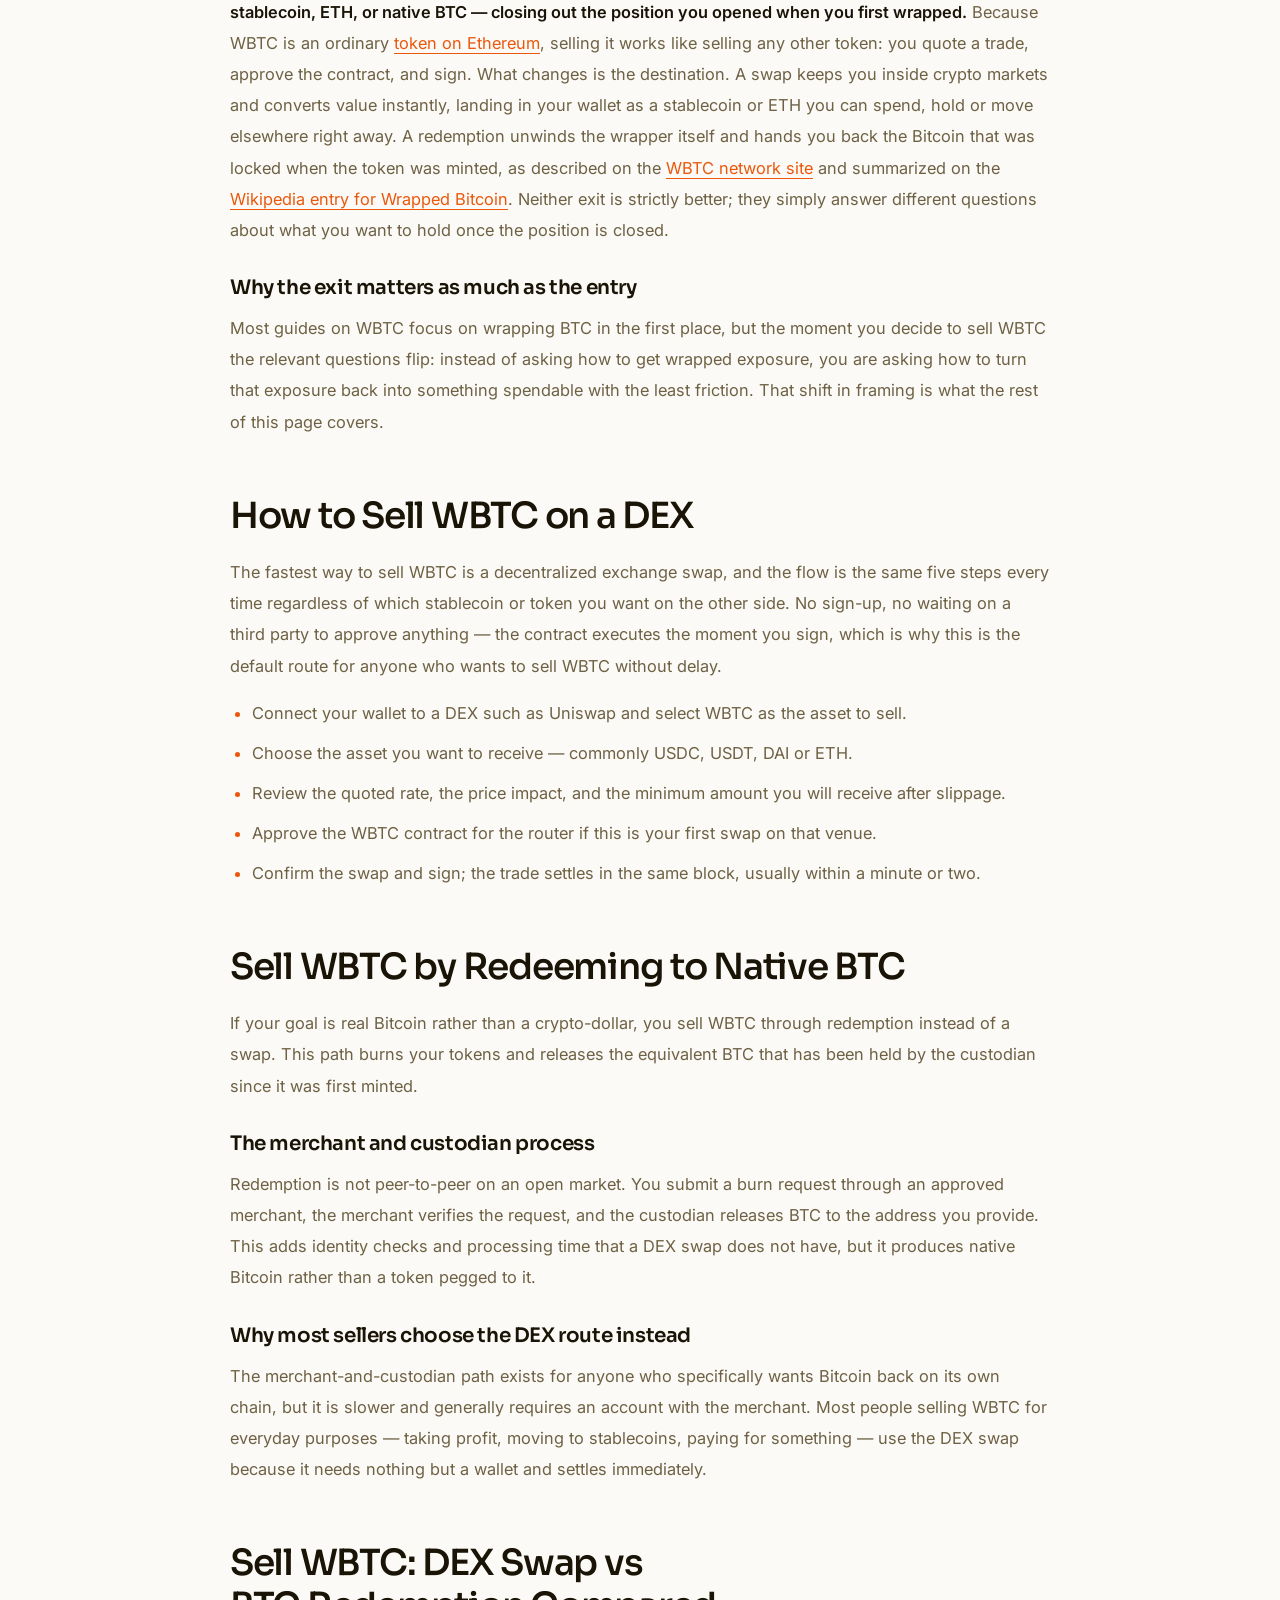
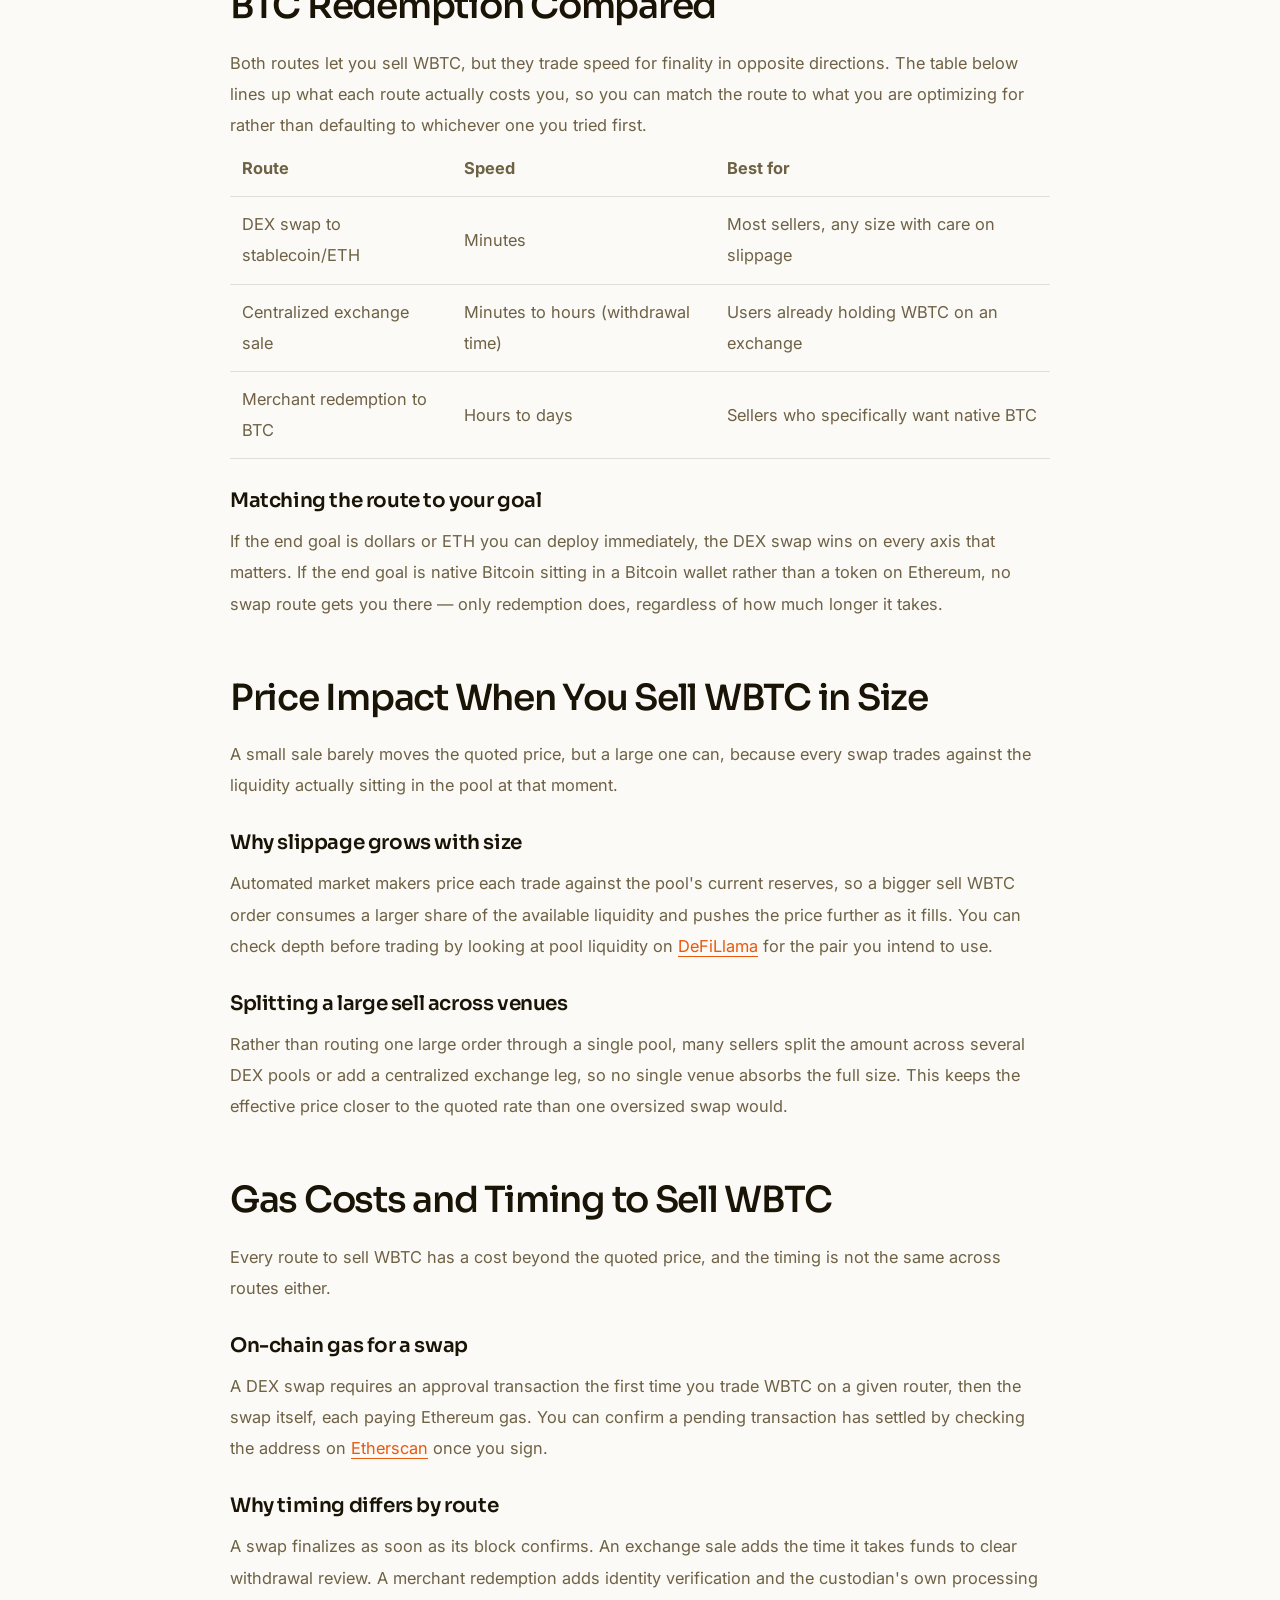
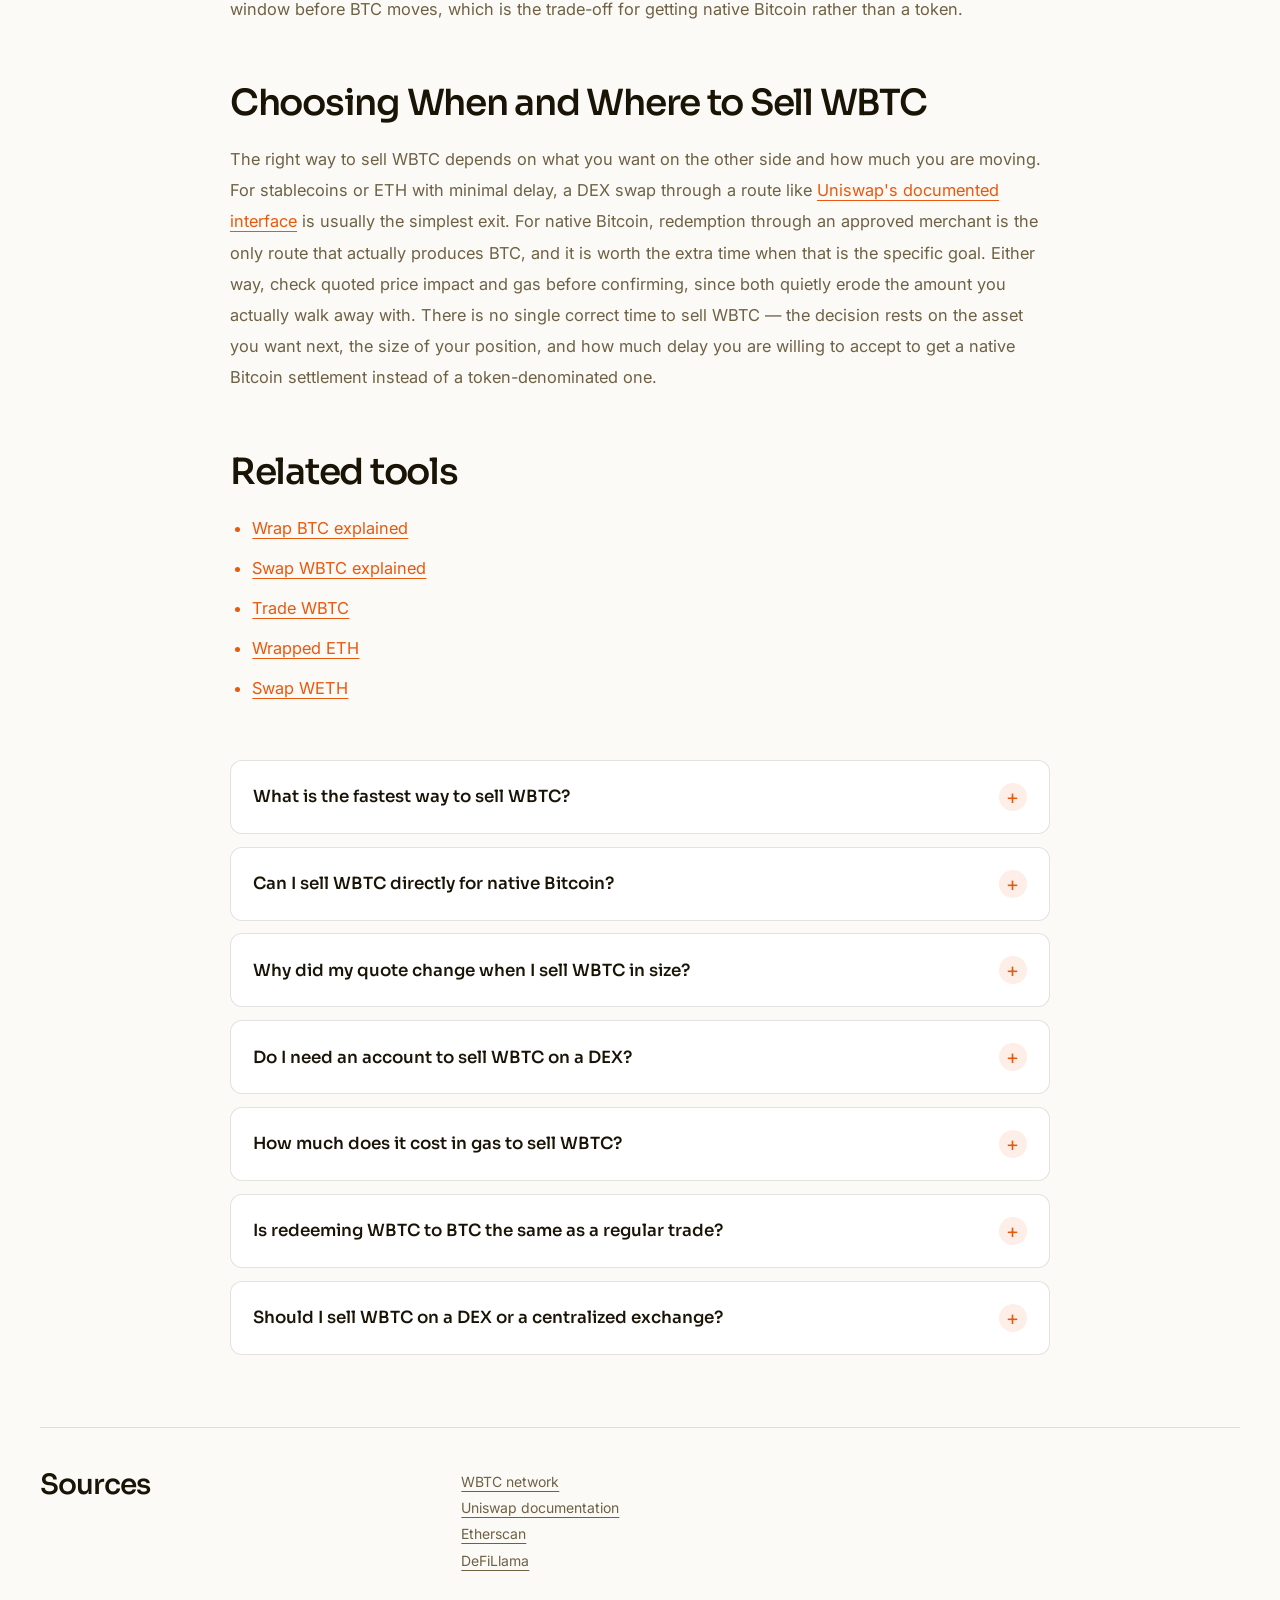
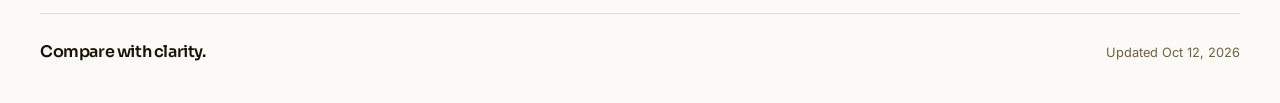
==== commit 4fd1a3b2: "Internal network interlinking (Related block, dofollow)" ====
--- a/index.html
+++ b/index.html
@@ -13,7 +13,7 @@
 <meta name="twitter:card" content="summary_large_image">
 <meta name="twitter:title" content="Sell WBTC">
 <link rel="preconnect" href="https://fonts.googleapis.com"><link rel="preconnect" href="https://fonts.gstatic.com" crossorigin><link rel="stylesheet" href="https://fonts.googleapis.com/css2?family=Inter:wght@400;500;600;700&family=Sora:wght@500;600;700&display=swap">
-<script type="application/ld+json">{"@context": "https://schema.org", "@graph": [{"@type": "WebSite", "@id": "https://sell-wbtc.github.io/#website", "url": "https://sell-wbtc.github.io/", "name": "Sell WBTC — Exit Wrapped Bitcoin for Cash or Native BTC"}, {"@type": "WebPage", "@id": "https://sell-wbtc.github.io/#webpage", "url": "https://sell-wbtc.github.io/", "name": "Sell WBTC — Exit Wrapped Bitcoin for Cash or Native BTC", "isPartOf": {"@id": "https://sell-wbtc.github.io/#website"}, "description": "Learn how to sell WBTC on a DEX for stablecoins or ETH, or redeem it back to native BTC through the official merchant process. Compare speed, price impact and gas before you exit.", "datePublished": "2026-10-10", "dateModified": "2026-10-10"}, {"@type": "SoftwareApplication", "name": "Sell WBTC", "applicationCategory": "FinanceApplication", "operatingSystem": "Web", "offers": {"@type": "Offer", "price": "0", "priceCurrency": "USD"}}, {"@type": "BreadcrumbList", "itemListElement": [{"@type": "ListItem", "position": 1, "name": "Home", "item": "https://sell-wbtc.github.io/"}, {"@type": "ListItem", "position": 2, "name": "Wrapping"}, {"@type": "ListItem", "position": 3, "name": "Sell WBTC"}]}, {"@type": "FAQPage", "mainEntity": [{"@type": "Question", "name": "What is the fastest way to sell WBTC?", "acceptedAnswer": {"@type": "Answer", "text": "A DEX swap to a stablecoin or ETH is the fastest route — it settles within a block or two once you sign, with no account or identity check required."}}, {"@type": "Question", "name": "Can I sell WBTC directly for native Bitcoin?", "acceptedAnswer": {"@type": "Answer", "text": "Yes, through the official redemption process. You submit a burn request via an approved merchant, and the custodian releases BTC to your address, though this takes longer than a swap."}}, {"@type": "Question", "name": "Why did my quote change when I sell WBTC in size?", "acceptedAnswer": {"@type": "Answer", "text": "Larger swaps move further through a pool's available liquidity, which is price impact. Checking pool depth before trading, and splitting large orders across venues, keeps the effective price closer to the quote."}}, {"@type": "Question", "name": "Do I need an account to sell WBTC on a DEX?", "acceptedAnswer": {"@type": "Answer", "text": "No. A DEX swap only needs a connected wallet. An account is only required for the merchant redemption route or for selling through a centralized exchange."}}, {"@type": "Question", "name": "How much does it cost in gas to sell WBTC?", "acceptedAnswer": {"@type": "Answer", "text": "You pay an approval transaction the first time you trade WBTC on a given router, then gas for the swap itself. Both are ordinary Ethereum transaction costs, visible before you sign."}}, {"@type": "Question", "name": "Is redeeming WBTC to BTC the same as a regular trade?", "acceptedAnswer": {"@type": "Answer", "text": "No. Redemption burns the token and releases BTC held by the custodian, through an approved merchant with identity verification — it is a wrapper unwind, not an open-market trade."}}, {"@type": "Question", "name": "Should I sell WBTC on a DEX or a centralized exchange?", "acceptedAnswer": {"@type": "Answer", "text": "A DEX settles faster and needs no account, while a centralized exchange may offer deeper order books for very large size but adds withdrawal time. Compare the net amount you receive after fees on each."}}]}]}</script>
+<script type="application/ld+json">{"@context": "https://schema.org", "@graph": [{"@type": "WebSite", "@id": "https://sell-wbtc.github.io/#website", "url": "https://sell-wbtc.github.io/", "name": "Sell WBTC — Exit Wrapped Bitcoin for Cash or Native BTC"}, {"@type": "WebPage", "@id": "https://sell-wbtc.github.io/#webpage", "url": "https://sell-wbtc.github.io/", "name": "Sell WBTC — Exit Wrapped Bitcoin for Cash or Native BTC", "isPartOf": {"@id": "https://sell-wbtc.github.io/#website"}, "description": "Learn how to sell WBTC on a DEX for stablecoins or ETH, or redeem it back to native BTC through the official merchant process. Compare speed, price impact and gas before you exit.", "datePublished": "2026-10-12", "dateModified": "2026-10-12"}, {"@type": "SoftwareApplication", "name": "Sell WBTC", "applicationCategory": "FinanceApplication", "operatingSystem": "Web", "offers": {"@type": "Offer", "price": "0", "priceCurrency": "USD"}}, {"@type": "BreadcrumbList", "itemListElement": [{"@type": "ListItem", "position": 1, "name": "Home", "item": "https://sell-wbtc.github.io/"}, {"@type": "ListItem", "position": 2, "name": "Wrapping"}, {"@type": "ListItem", "position": 3, "name": "Sell WBTC"}]}, {"@type": "FAQPage", "mainEntity": [{"@type": "Question", "name": "What is the fastest way to sell WBTC?", "acceptedAnswer": {"@type": "Answer", "text": "A DEX swap to a stablecoin or ETH is the fastest route — it settles within a block or two once you sign, with no account or identity check required."}}, {"@type": "Question", "name": "Can I sell WBTC directly for native Bitcoin?", "acceptedAnswer": {"@type": "Answer", "text": "Yes, through the official redemption process. You submit a burn request via an approved merchant, and the custodian releases BTC to your address, though this takes longer than a swap."}}, {"@type": "Question", "name": "Why did my quote change when I sell WBTC in size?", "acceptedAnswer": {"@type": "Answer", "text": "Larger swaps move further through a pool's available liquidity, which is price impact. Checking pool depth before trading, and splitting large orders across venues, keeps the effective price closer to the quote."}}, {"@type": "Question", "name": "Do I need an account to sell WBTC on a DEX?", "acceptedAnswer": {"@type": "Answer", "text": "No. A DEX swap only needs a connected wallet. An account is only required for the merchant redemption route or for selling through a centralized exchange."}}, {"@type": "Question", "name": "How much does it cost in gas to sell WBTC?", "acceptedAnswer": {"@type": "Answer", "text": "You pay an approval transaction the first time you trade WBTC on a given router, then gas for the swap itself. Both are ordinary Ethereum transaction costs, visible before you sign."}}, {"@type": "Question", "name": "Is redeeming WBTC to BTC the same as a regular trade?", "acceptedAnswer": {"@type": "Answer", "text": "No. Redemption burns the token and releases BTC held by the custodian, through an approved merchant with identity verification — it is a wrapper unwind, not an open-market trade."}}, {"@type": "Question", "name": "Should I sell WBTC on a DEX or a centralized exchange?", "acceptedAnswer": {"@type": "Answer", "text": "A DEX settles faster and needs no account, while a centralized exchange may offer deeper order books for very large size but adds withdrawal time. Compare the net amount you receive after fees on each."}}]}]}</script>
 <style>
 :root{--bg:#FBFAF7;--surface:#FFFFFF;--text:#1A1407;--muted:#6E6144;--accent:#EA580C;--accent-ink:#FFFFFF;--radius:12px;--display:"Sora";--body:"Inter"}
 *{box-sizing:border-box}
@@ -186,7 +186,7 @@
 <section class="c3a2862"><h2 class="c2edd8e">Sell WBTC: DEX Swap vs BTC Redemption Compared</h2><div class="c068fb9">Both routes let you sell WBTC, but they trade speed for finality in opposite directions. The table below lines up what each route actually costs you, so you can match the route to what you are optimizing for rather than defaulting to whichever one you tried first.<table><thead><tr><th>Route</th><th>Speed</th><th>Best for</th></tr></thead><tbody><tr><td>DEX swap to stablecoin/ETH</td><td>Minutes</td><td>Most sellers, any size with care on slippage</td></tr><tr><td>Centralized exchange sale</td><td>Minutes to hours (withdrawal time)</td><td>Users already holding WBTC on an exchange</td></tr><tr><td>Merchant redemption to BTC</td><td>Hours to days</td><td>Sellers who specifically want native BTC</td></tr></tbody></table><h3>Matching the route to your goal</h3>If the end goal is dollars or ETH you can deploy immediately, the DEX swap wins on every axis that matters. If the end goal is native Bitcoin sitting in a Bitcoin wallet rather than a token on Ethereum, no swap route gets you there — only redemption does, regardless of how much longer it takes.</div></section>
 <section class="c3a2862"><h2 class="c2edd8e">Price Impact When You Sell WBTC in Size</h2><div class="c068fb9">A small sale barely moves the quoted price, but a large one can, because every swap trades against the liquidity actually sitting in the pool at that moment.<h3>Why slippage grows with size</h3>Automated market makers price each trade against the pool's current reserves, so a bigger sell WBTC order consumes a larger share of the available liquidity and pushes the price further as it fills. You can check depth before trading by looking at pool liquidity on <a href="https://defillama.com/" rel="nofollow noopener" target="_blank">DeFiLlama</a> for the pair you intend to use.<h3>Splitting a large sell across venues</h3>Rather than routing one large order through a single pool, many sellers split the amount across several DEX pools or add a centralized exchange leg, so no single venue absorbs the full size. This keeps the effective price closer to the quoted rate than one oversized swap would.</div></section>
 <section class="c3a2862"><h2 class="c2edd8e">Gas Costs and Timing to Sell WBTC</h2><div class="c068fb9">Every route to sell WBTC has a cost beyond the quoted price, and the timing is not the same across routes either.<h3>On-chain gas for a swap</h3>A DEX swap requires an approval transaction the first time you trade WBTC on a given router, then the swap itself, each paying Ethereum gas. You can confirm a pending transaction has settled by checking the address on <a href="https://etherscan.io/" rel="nofollow noopener" target="_blank">Etherscan</a> once you sign.<h3>Why timing differs by route</h3>A swap finalizes as soon as its block confirms. An exchange sale adds the time it takes funds to clear withdrawal review. A merchant redemption adds identity verification and the custodian's own processing window before BTC moves, which is the trade-off for getting native Bitcoin rather than a token.</div></section>
-<section class="c3a2862"><h2 class="c2edd8e">Choosing When and Where to Sell WBTC</h2><div class="c068fb9">The right way to sell WBTC depends on what you want on the other side and how much you are moving. For stablecoins or ETH with minimal delay, a DEX swap through a route like <a href="https://docs.uniswap.org/" rel="nofollow noopener" target="_blank">Uniswap's documented interface</a> is usually the simplest exit. For native Bitcoin, redemption through an approved merchant is the only route that actually produces BTC, and it is worth the extra time when that is the specific goal. Either way, check quoted price impact and gas before confirming, since both quietly erode the amount you actually walk away with. There is no single correct time to sell WBTC — the decision rests on the asset you want next, the size of your position, and how much delay you are willing to accept to get a native Bitcoin settlement instead of a token-denominated one.</div></section><details class="ce188bd"><summary class="c631f08">What is the fastest way to sell WBTC?</summary><div class="cf7b015">A DEX swap to a stablecoin or ETH is the fastest route — it settles within a block or two once you sign, with no account or identity check required.</div></details>
+<section class="c3a2862"><h2 class="c2edd8e">Choosing When and Where to Sell WBTC</h2><div class="c068fb9">The right way to sell WBTC depends on what you want on the other side and how much you are moving. For stablecoins or ETH with minimal delay, a DEX swap through a route like <a href="https://docs.uniswap.org/" rel="nofollow noopener" target="_blank">Uniswap's documented interface</a> is usually the simplest exit. For native Bitcoin, redemption through an approved merchant is the only route that actually produces BTC, and it is worth the extra time when that is the specific goal. Either way, check quoted price impact and gas before confirming, since both quietly erode the amount you actually walk away with. There is no single correct time to sell WBTC — the decision rests on the asset you want next, the size of your position, and how much delay you are willing to accept to get a native Bitcoin settlement instead of a token-denominated one.</div></section><section class="c3a2862 cdd06af" id="related"><h2 class="c2edd8e">Related tools</h2><div class="c068fb9"><ul><li><a href="https://wrap-btc.github.io/">Wrap BTC explained</a></li><li><a href="https://swap-wbtc.github.io/">Swap WBTC explained</a></li><li><a href="https://trade-wbtc.github.io/">Trade WBTC</a></li><li><a href="https://wrapped-eth.github.io/">Wrapped ETH</a></li><li><a href="https://swap-weth.github.io/">Swap WETH</a></li></ul></div></section><details class="ce188bd"><summary class="c631f08">What is the fastest way to sell WBTC?</summary><div class="cf7b015">A DEX swap to a stablecoin or ETH is the fastest route — it settles within a block or two once you sign, with no account or identity check required.</div></details>
 <details class="ce188bd"><summary class="c631f08">Can I sell WBTC directly for native Bitcoin?</summary><div class="cf7b015">Yes, through the official redemption process. You submit a burn request via an approved merchant, and the custodian releases BTC to your address, though this takes longer than a swap.</div></details>
 <details class="ce188bd"><summary class="c631f08">Why did my quote change when I sell WBTC in size?</summary><div class="cf7b015">Larger swaps move further through a pool's available liquidity, which is price impact. Checking pool depth before trading, and splitting large orders across venues, keeps the effective price closer to the quote.</div></details>
 <details class="ce188bd"><summary class="c631f08">Do I need an account to sell WBTC on a DEX?</summary><div class="cf7b015">No. A DEX swap only needs a connected wallet. An account is only required for the merchant redemption route or for selling through a centralized exchange.</div></details>
@@ -197,7 +197,7 @@
 <li><a class="cdb053c" href="https://docs.uniswap.org/" rel="nofollow noopener" target="_blank">Uniswap documentation</a></li>
 <li><a class="cdb053c" href="https://etherscan.io/" rel="nofollow noopener" target="_blank">Etherscan</a></li>
 <li><a class="cdb053c" href="https://defillama.com/" rel="nofollow noopener" target="_blank">DeFiLlama</a></li></ul></div></section>
-<footer class="c97df36"><span class="c8aad66">Compare with clarity.</span><p class="cc77dc1">Updated Oct 10, 2026</p></footer>
+<footer class="c97df36"><span class="c8aad66">Compare with clarity.</span><p class="cc77dc1">Updated Oct 12, 2026</p></footer>
 </div>
 <script>
 (() => {
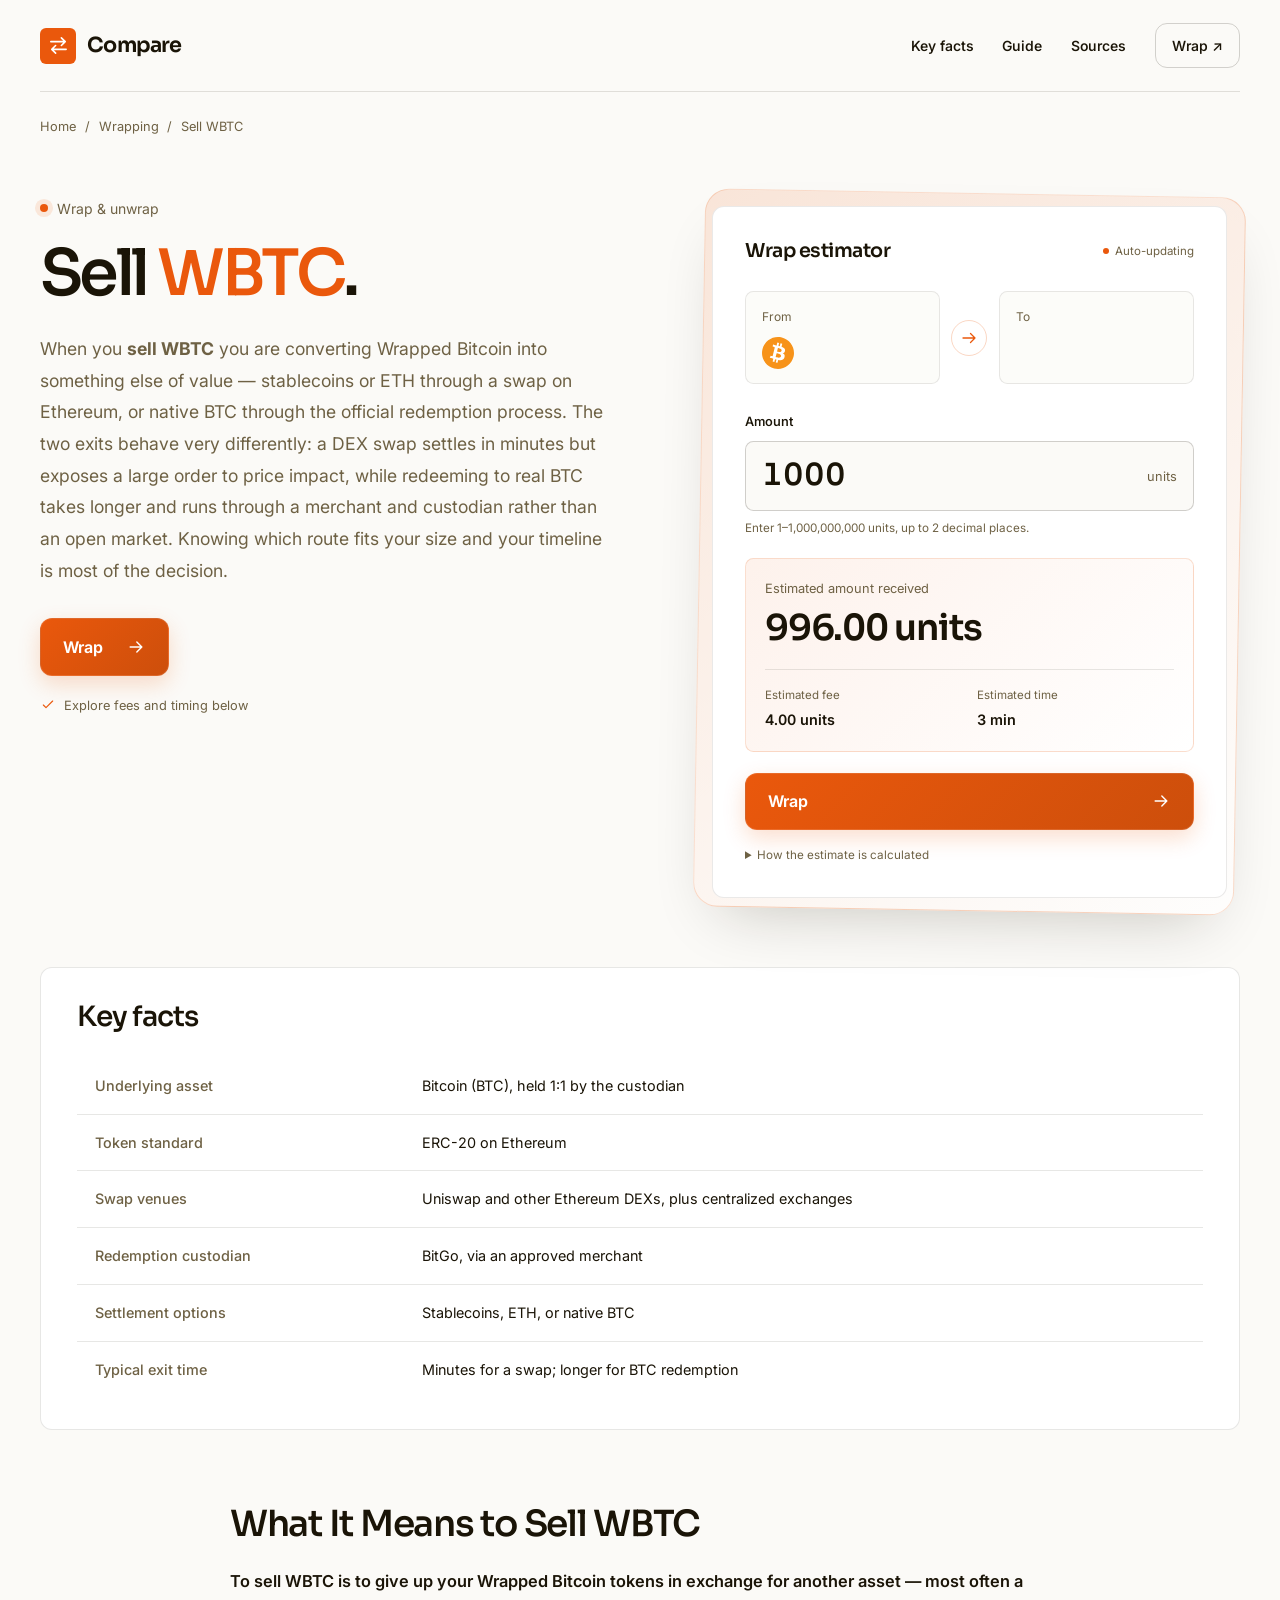
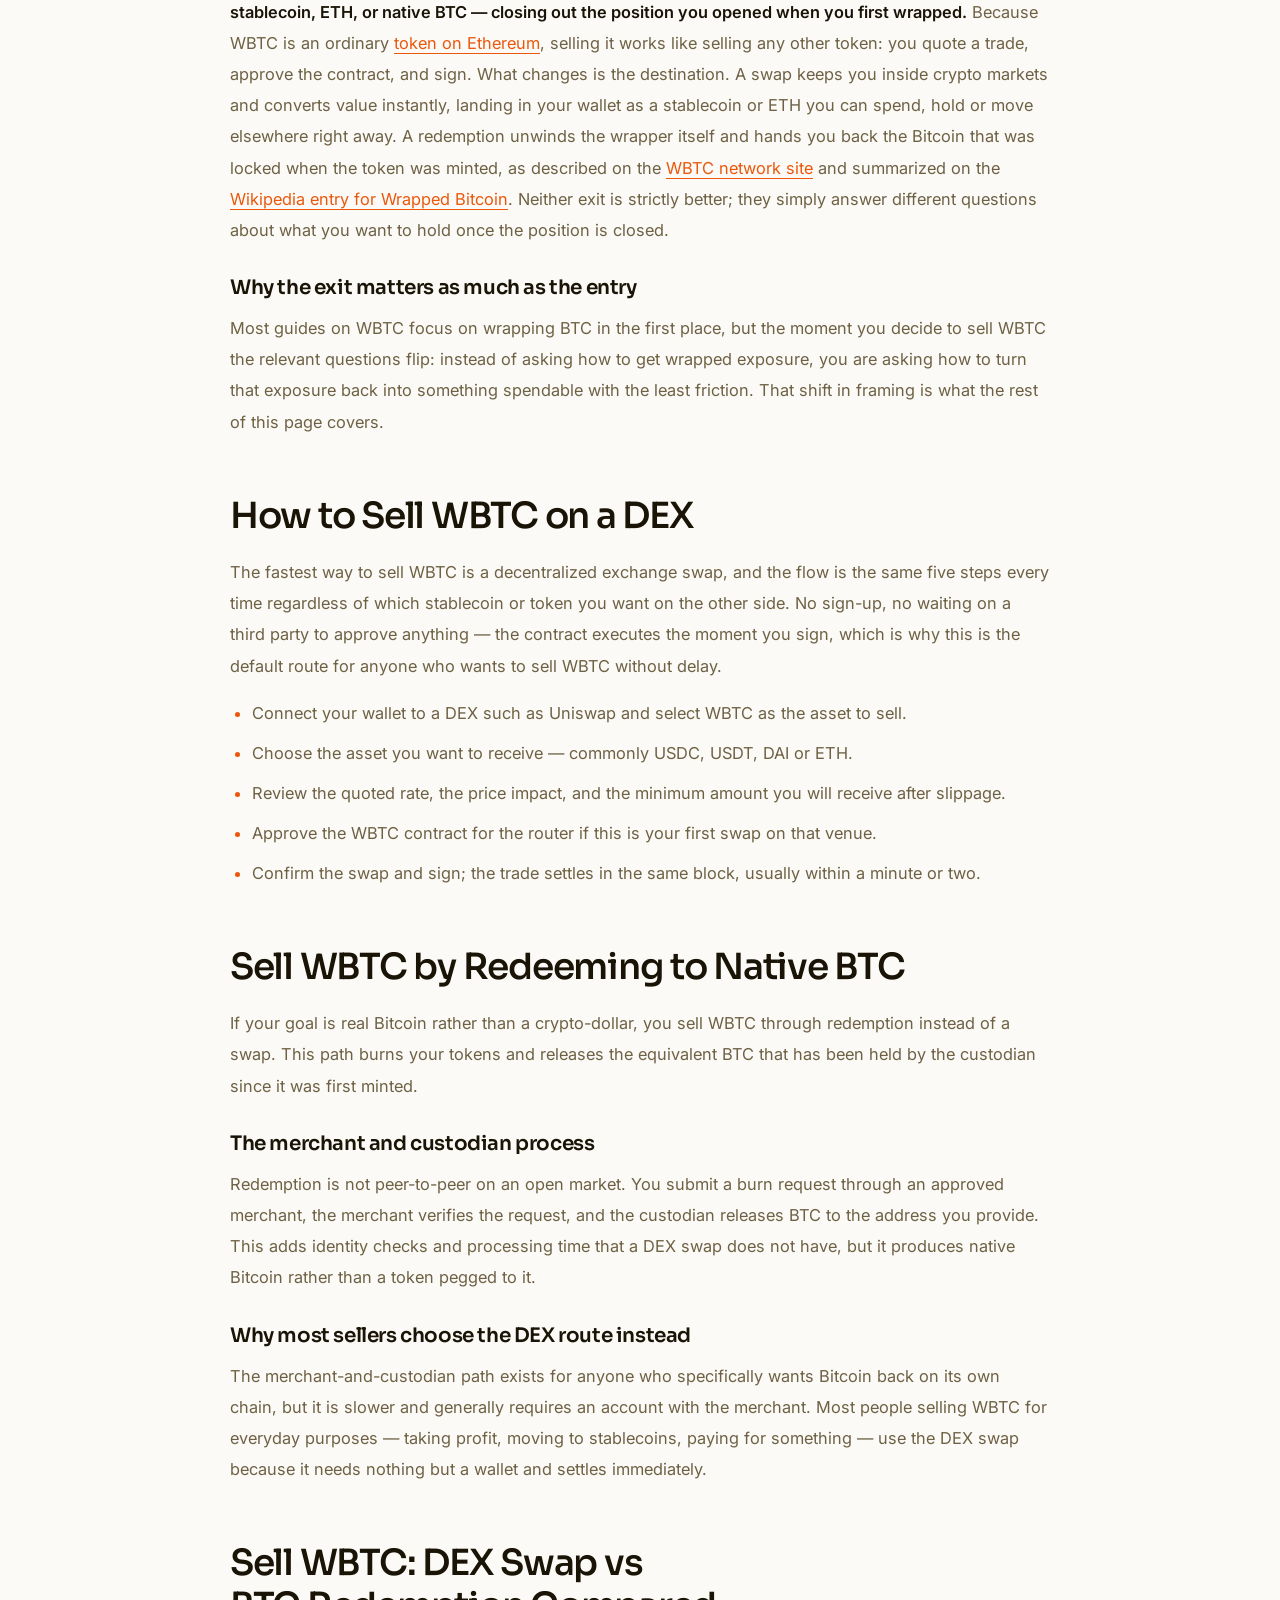
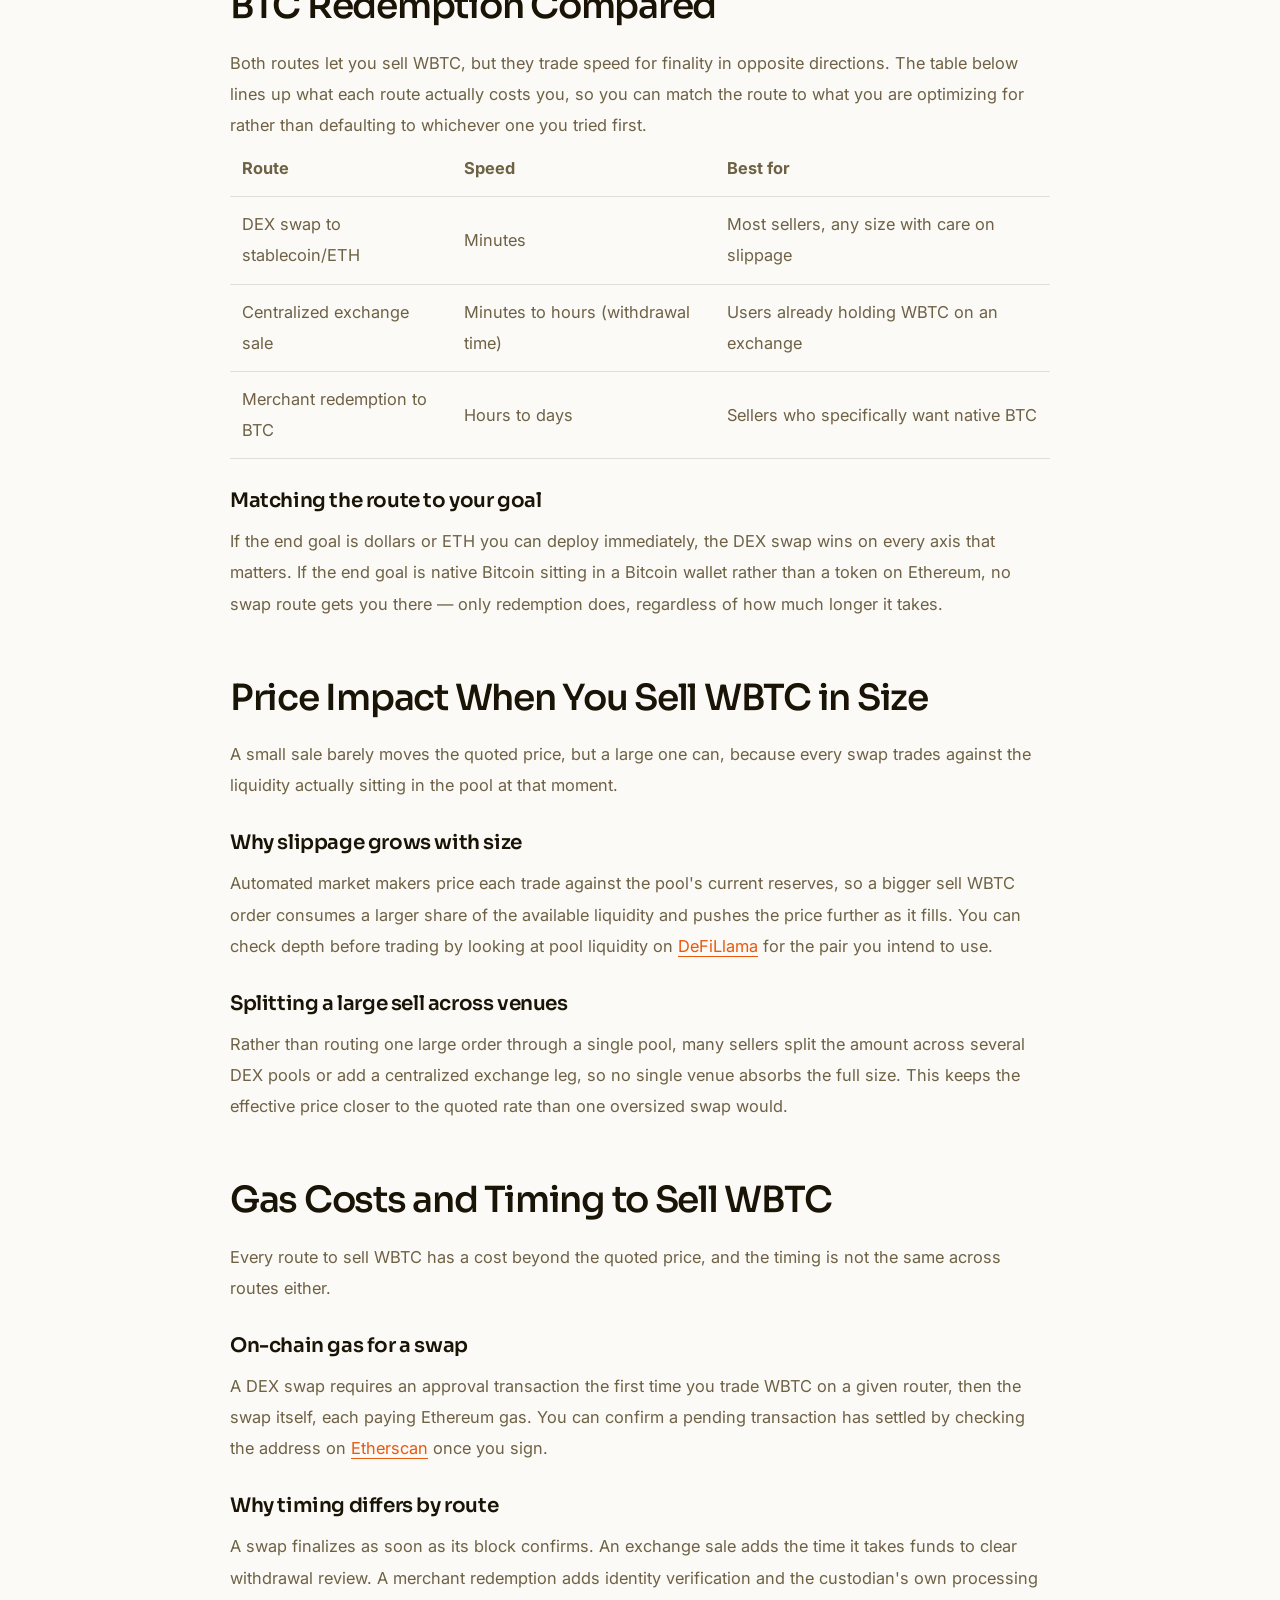
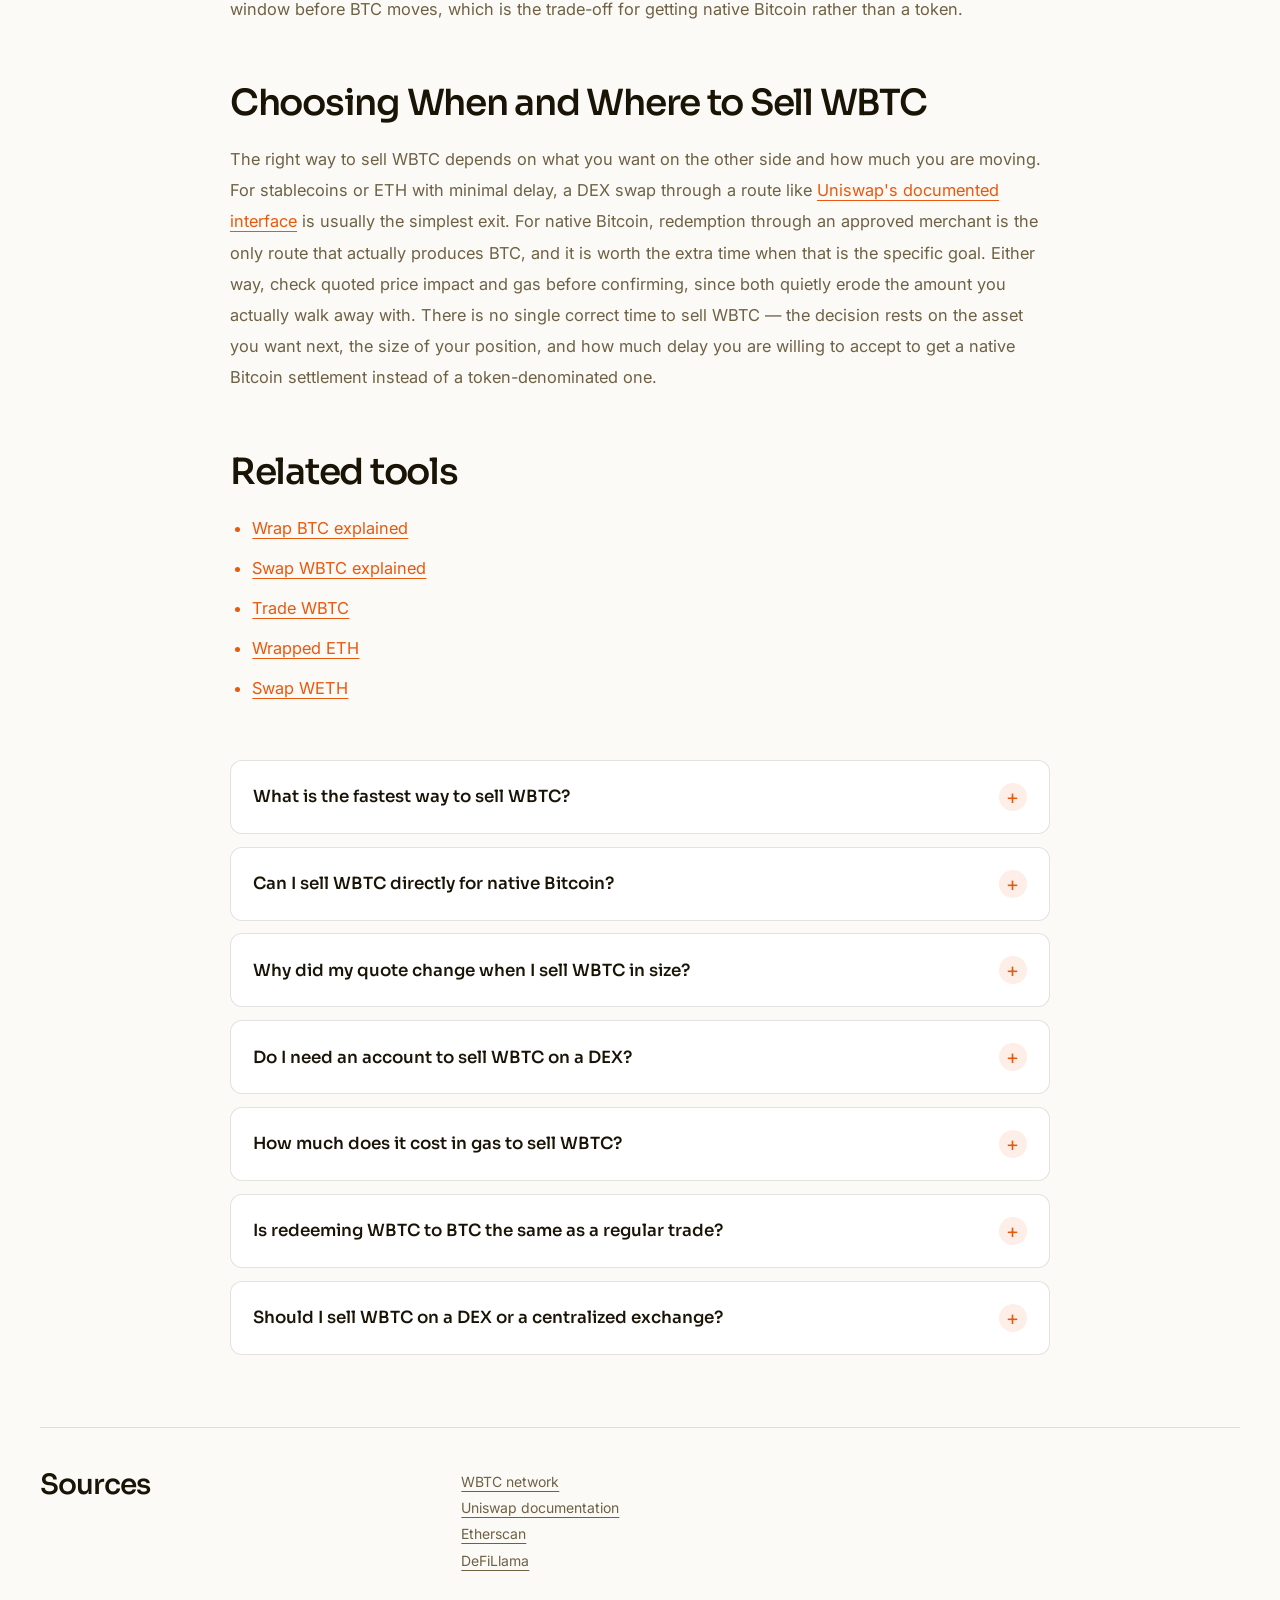
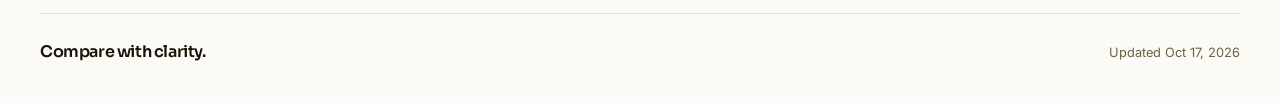
==== commit 4701b26e: "Freshness: date refresh + re-index" ====
--- a/index.html
+++ b/index.html
@@ -13,7 +13,7 @@
 <meta name="twitter:card" content="summary_large_image">
 <meta name="twitter:title" content="Sell WBTC">
 <link rel="preconnect" href="https://fonts.googleapis.com"><link rel="preconnect" href="https://fonts.gstatic.com" crossorigin><link rel="stylesheet" href="https://fonts.googleapis.com/css2?family=Inter:wght@400;500;600;700&family=Sora:wght@500;600;700&display=swap">
-<script type="application/ld+json">{"@context": "https://schema.org", "@graph": [{"@type": "WebSite", "@id": "https://sell-wbtc.github.io/#website", "url": "https://sell-wbtc.github.io/", "name": "Sell WBTC — Exit Wrapped Bitcoin for Cash or Native BTC"}, {"@type": "WebPage", "@id": "https://sell-wbtc.github.io/#webpage", "url": "https://sell-wbtc.github.io/", "name": "Sell WBTC — Exit Wrapped Bitcoin for Cash or Native BTC", "isPartOf": {"@id": "https://sell-wbtc.github.io/#website"}, "description": "Learn how to sell WBTC on a DEX for stablecoins or ETH, or redeem it back to native BTC through the official merchant process. Compare speed, price impact and gas before you exit.", "datePublished": "2026-10-12", "dateModified": "2026-10-12"}, {"@type": "SoftwareApplication", "name": "Sell WBTC", "applicationCategory": "FinanceApplication", "operatingSystem": "Web", "offers": {"@type": "Offer", "price": "0", "priceCurrency": "USD"}}, {"@type": "BreadcrumbList", "itemListElement": [{"@type": "ListItem", "position": 1, "name": "Home", "item": "https://sell-wbtc.github.io/"}, {"@type": "ListItem", "position": 2, "name": "Wrapping"}, {"@type": "ListItem", "position": 3, "name": "Sell WBTC"}]}, {"@type": "FAQPage", "mainEntity": [{"@type": "Question", "name": "What is the fastest way to sell WBTC?", "acceptedAnswer": {"@type": "Answer", "text": "A DEX swap to a stablecoin or ETH is the fastest route — it settles within a block or two once you sign, with no account or identity check required."}}, {"@type": "Question", "name": "Can I sell WBTC directly for native Bitcoin?", "acceptedAnswer": {"@type": "Answer", "text": "Yes, through the official redemption process. You submit a burn request via an approved merchant, and the custodian releases BTC to your address, though this takes longer than a swap."}}, {"@type": "Question", "name": "Why did my quote change when I sell WBTC in size?", "acceptedAnswer": {"@type": "Answer", "text": "Larger swaps move further through a pool's available liquidity, which is price impact. Checking pool depth before trading, and splitting large orders across venues, keeps the effective price closer to the quote."}}, {"@type": "Question", "name": "Do I need an account to sell WBTC on a DEX?", "acceptedAnswer": {"@type": "Answer", "text": "No. A DEX swap only needs a connected wallet. An account is only required for the merchant redemption route or for selling through a centralized exchange."}}, {"@type": "Question", "name": "How much does it cost in gas to sell WBTC?", "acceptedAnswer": {"@type": "Answer", "text": "You pay an approval transaction the first time you trade WBTC on a given router, then gas for the swap itself. Both are ordinary Ethereum transaction costs, visible before you sign."}}, {"@type": "Question", "name": "Is redeeming WBTC to BTC the same as a regular trade?", "acceptedAnswer": {"@type": "Answer", "text": "No. Redemption burns the token and releases BTC held by the custodian, through an approved merchant with identity verification — it is a wrapper unwind, not an open-market trade."}}, {"@type": "Question", "name": "Should I sell WBTC on a DEX or a centralized exchange?", "acceptedAnswer": {"@type": "Answer", "text": "A DEX settles faster and needs no account, while a centralized exchange may offer deeper order books for very large size but adds withdrawal time. Compare the net amount you receive after fees on each."}}]}]}</script>
+<script type="application/ld+json">{"@context": "https://schema.org", "@graph": [{"@type": "WebSite", "@id": "https://sell-wbtc.github.io/#website", "url": "https://sell-wbtc.github.io/", "name": "Sell WBTC — Exit Wrapped Bitcoin for Cash or Native BTC"}, {"@type": "WebPage", "@id": "https://sell-wbtc.github.io/#webpage", "url": "https://sell-wbtc.github.io/", "name": "Sell WBTC — Exit Wrapped Bitcoin for Cash or Native BTC", "isPartOf": {"@id": "https://sell-wbtc.github.io/#website"}, "description": "Learn how to sell WBTC on a DEX for stablecoins or ETH, or redeem it back to native BTC through the official merchant process. Compare speed, price impact and gas before you exit.", "datePublished": "2026-10-17", "dateModified": "2026-10-17"}, {"@type": "SoftwareApplication", "name": "Sell WBTC", "applicationCategory": "FinanceApplication", "operatingSystem": "Web", "offers": {"@type": "Offer", "price": "0", "priceCurrency": "USD"}}, {"@type": "BreadcrumbList", "itemListElement": [{"@type": "ListItem", "position": 1, "name": "Home", "item": "https://sell-wbtc.github.io/"}, {"@type": "ListItem", "position": 2, "name": "Wrapping"}, {"@type": "ListItem", "position": 3, "name": "Sell WBTC"}]}, {"@type": "FAQPage", "mainEntity": [{"@type": "Question", "name": "What is the fastest way to sell WBTC?", "acceptedAnswer": {"@type": "Answer", "text": "A DEX swap to a stablecoin or ETH is the fastest route — it settles within a block or two once you sign, with no account or identity check required."}}, {"@type": "Question", "name": "Can I sell WBTC directly for native Bitcoin?", "acceptedAnswer": {"@type": "Answer", "text": "Yes, through the official redemption process. You submit a burn request via an approved merchant, and the custodian releases BTC to your address, though this takes longer than a swap."}}, {"@type": "Question", "name": "Why did my quote change when I sell WBTC in size?", "acceptedAnswer": {"@type": "Answer", "text": "Larger swaps move further through a pool's available liquidity, which is price impact. Checking pool depth before trading, and splitting large orders across venues, keeps the effective price closer to the quote."}}, {"@type": "Question", "name": "Do I need an account to sell WBTC on a DEX?", "acceptedAnswer": {"@type": "Answer", "text": "No. A DEX swap only needs a connected wallet. An account is only required for the merchant redemption route or for selling through a centralized exchange."}}, {"@type": "Question", "name": "How much does it cost in gas to sell WBTC?", "acceptedAnswer": {"@type": "Answer", "text": "You pay an approval transaction the first time you trade WBTC on a given router, then gas for the swap itself. Both are ordinary Ethereum transaction costs, visible before you sign."}}, {"@type": "Question", "name": "Is redeeming WBTC to BTC the same as a regular trade?", "acceptedAnswer": {"@type": "Answer", "text": "No. Redemption burns the token and releases BTC held by the custodian, through an approved merchant with identity verification — it is a wrapper unwind, not an open-market trade."}}, {"@type": "Question", "name": "Should I sell WBTC on a DEX or a centralized exchange?", "acceptedAnswer": {"@type": "Answer", "text": "A DEX settles faster and needs no account, while a centralized exchange may offer deeper order books for very large size but adds withdrawal time. Compare the net amount you receive after fees on each."}}]}]}</script>
 <style>
 :root{--bg:#FBFAF7;--surface:#FFFFFF;--text:#1A1407;--muted:#6E6144;--accent:#EA580C;--accent-ink:#FFFFFF;--radius:12px;--display:"Sora";--body:"Inter"}
 *{box-sizing:border-box}
@@ -197,7 +197,7 @@
 <li><a class="cdb053c" href="https://docs.uniswap.org/" rel="nofollow noopener" target="_blank">Uniswap documentation</a></li>
 <li><a class="cdb053c" href="https://etherscan.io/" rel="nofollow noopener" target="_blank">Etherscan</a></li>
 <li><a class="cdb053c" href="https://defillama.com/" rel="nofollow noopener" target="_blank">DeFiLlama</a></li></ul></div></section>
-<footer class="c97df36"><span class="c8aad66">Compare with clarity.</span><p class="cc77dc1">Updated Oct 12, 2026</p></footer>
+<footer class="c97df36"><span class="c8aad66">Compare with clarity.</span><p class="cc77dc1">Updated Oct 17, 2026</p></footer>
 </div>
 <script>
 (() => {
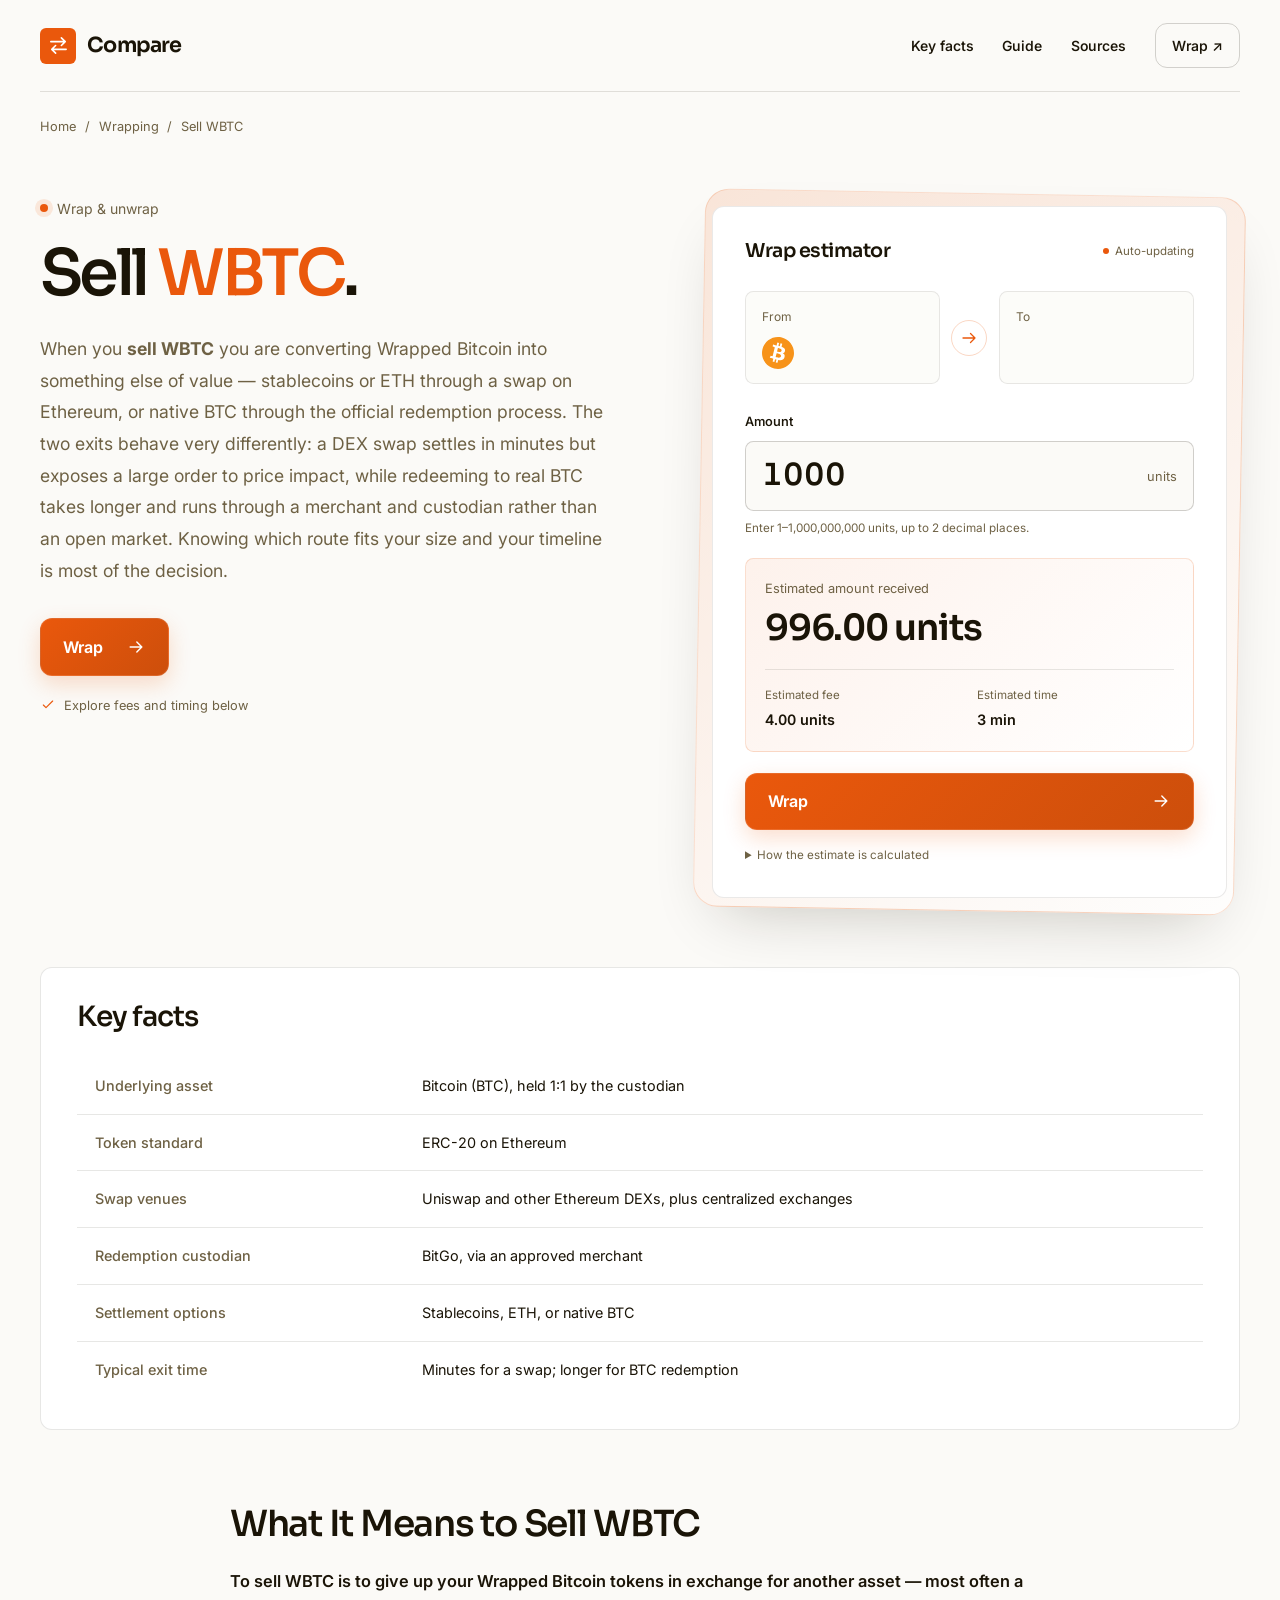
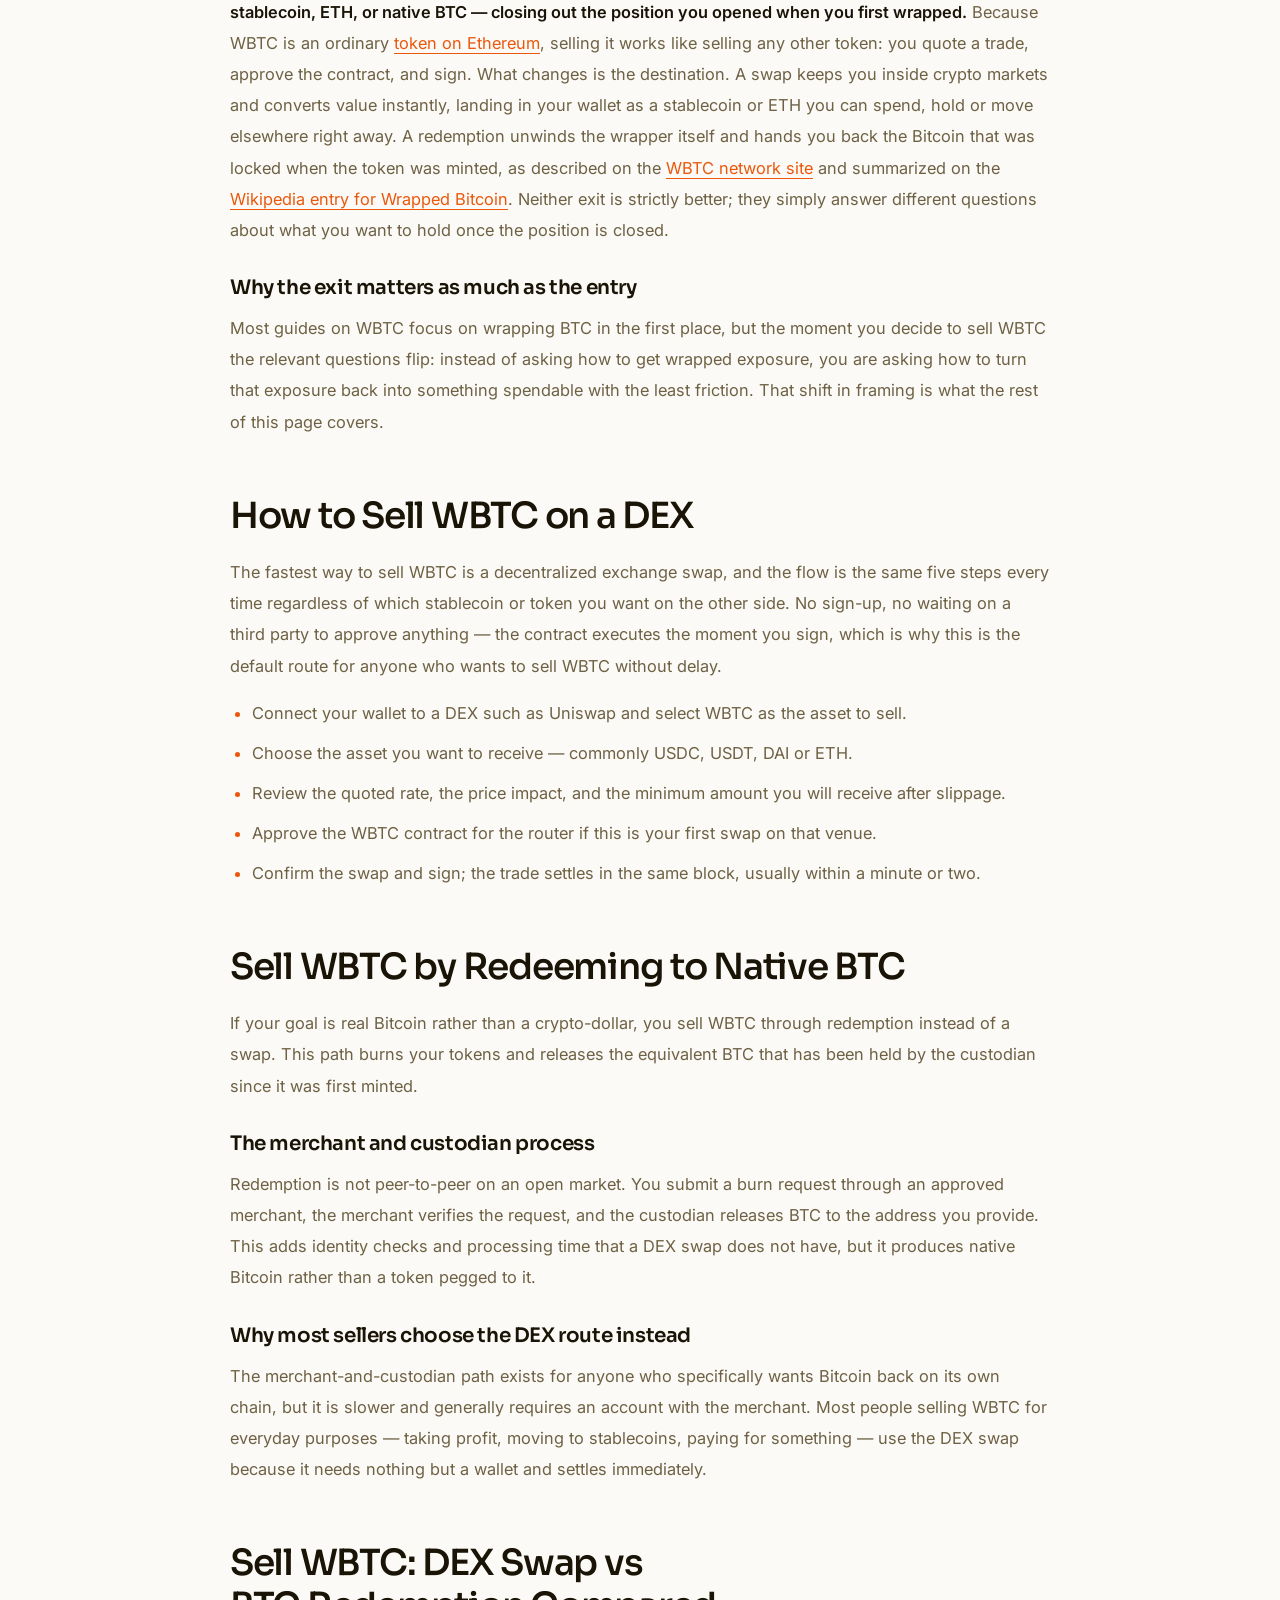
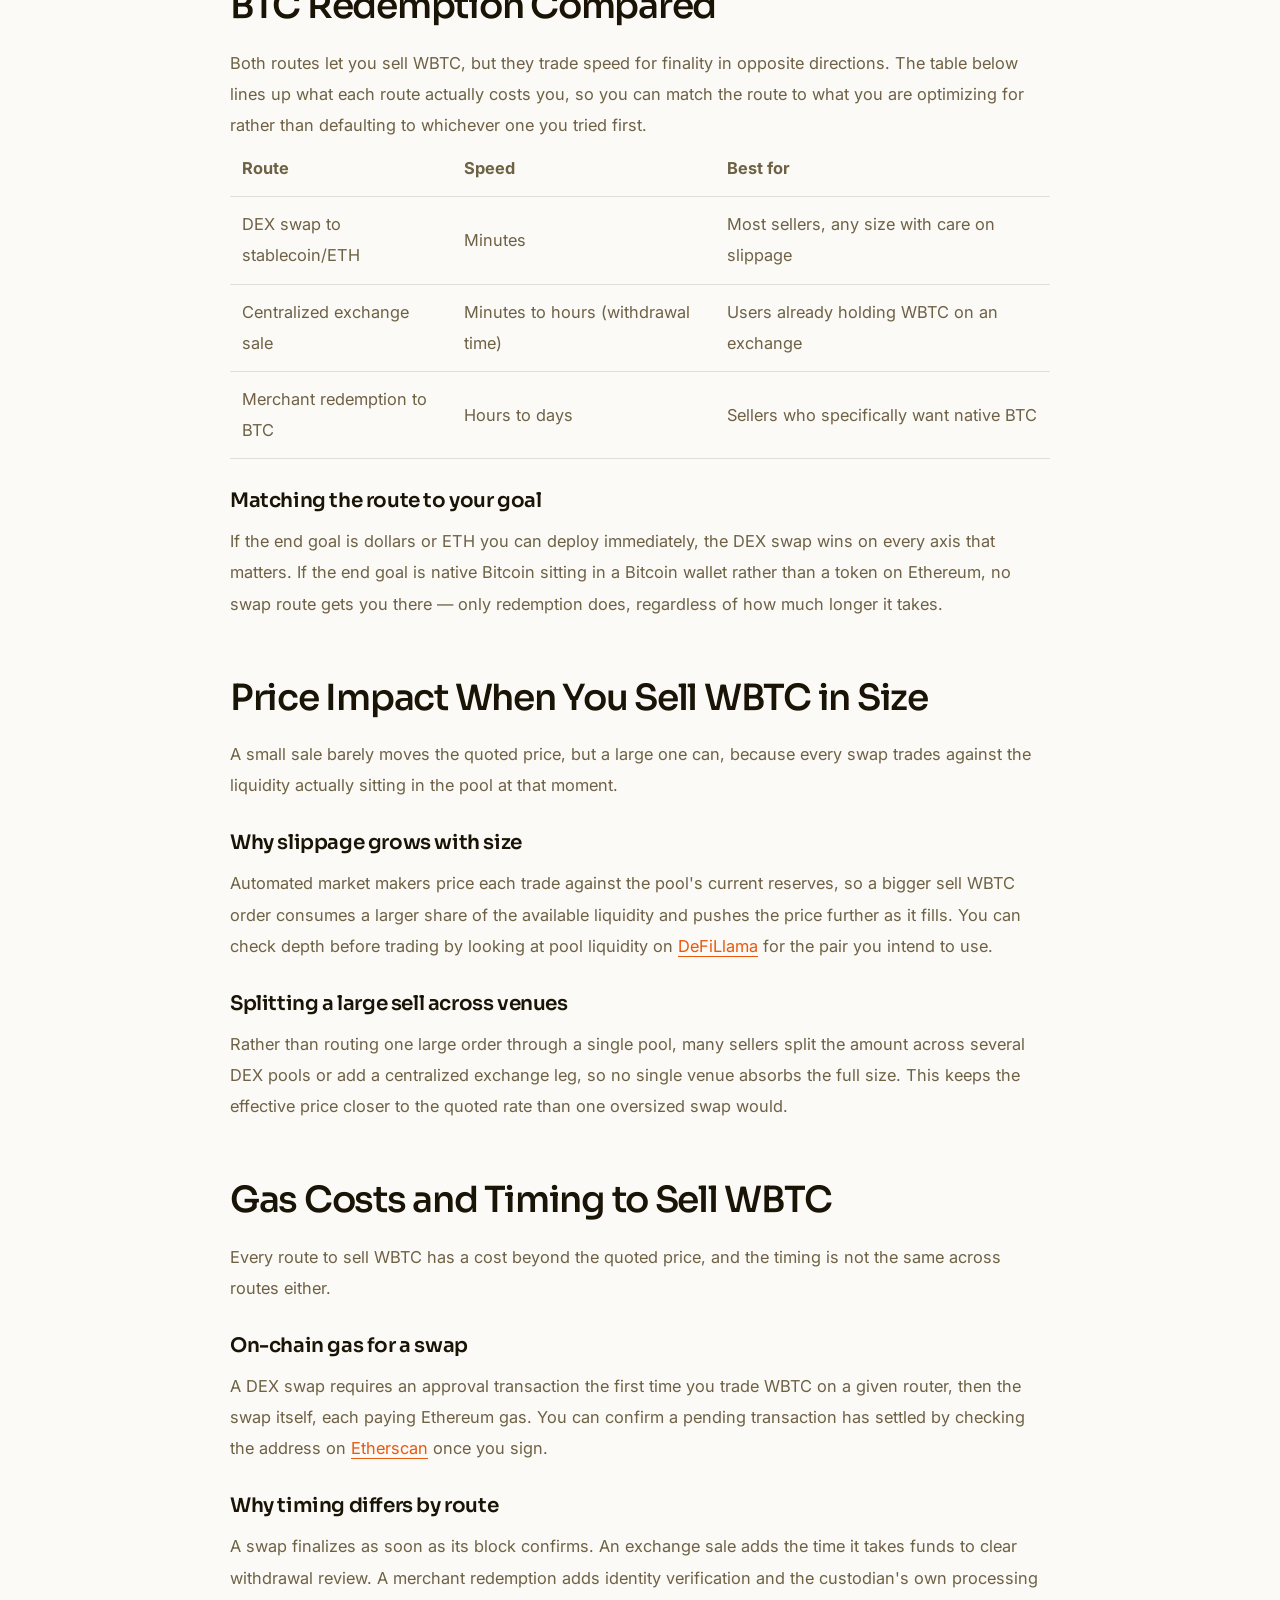
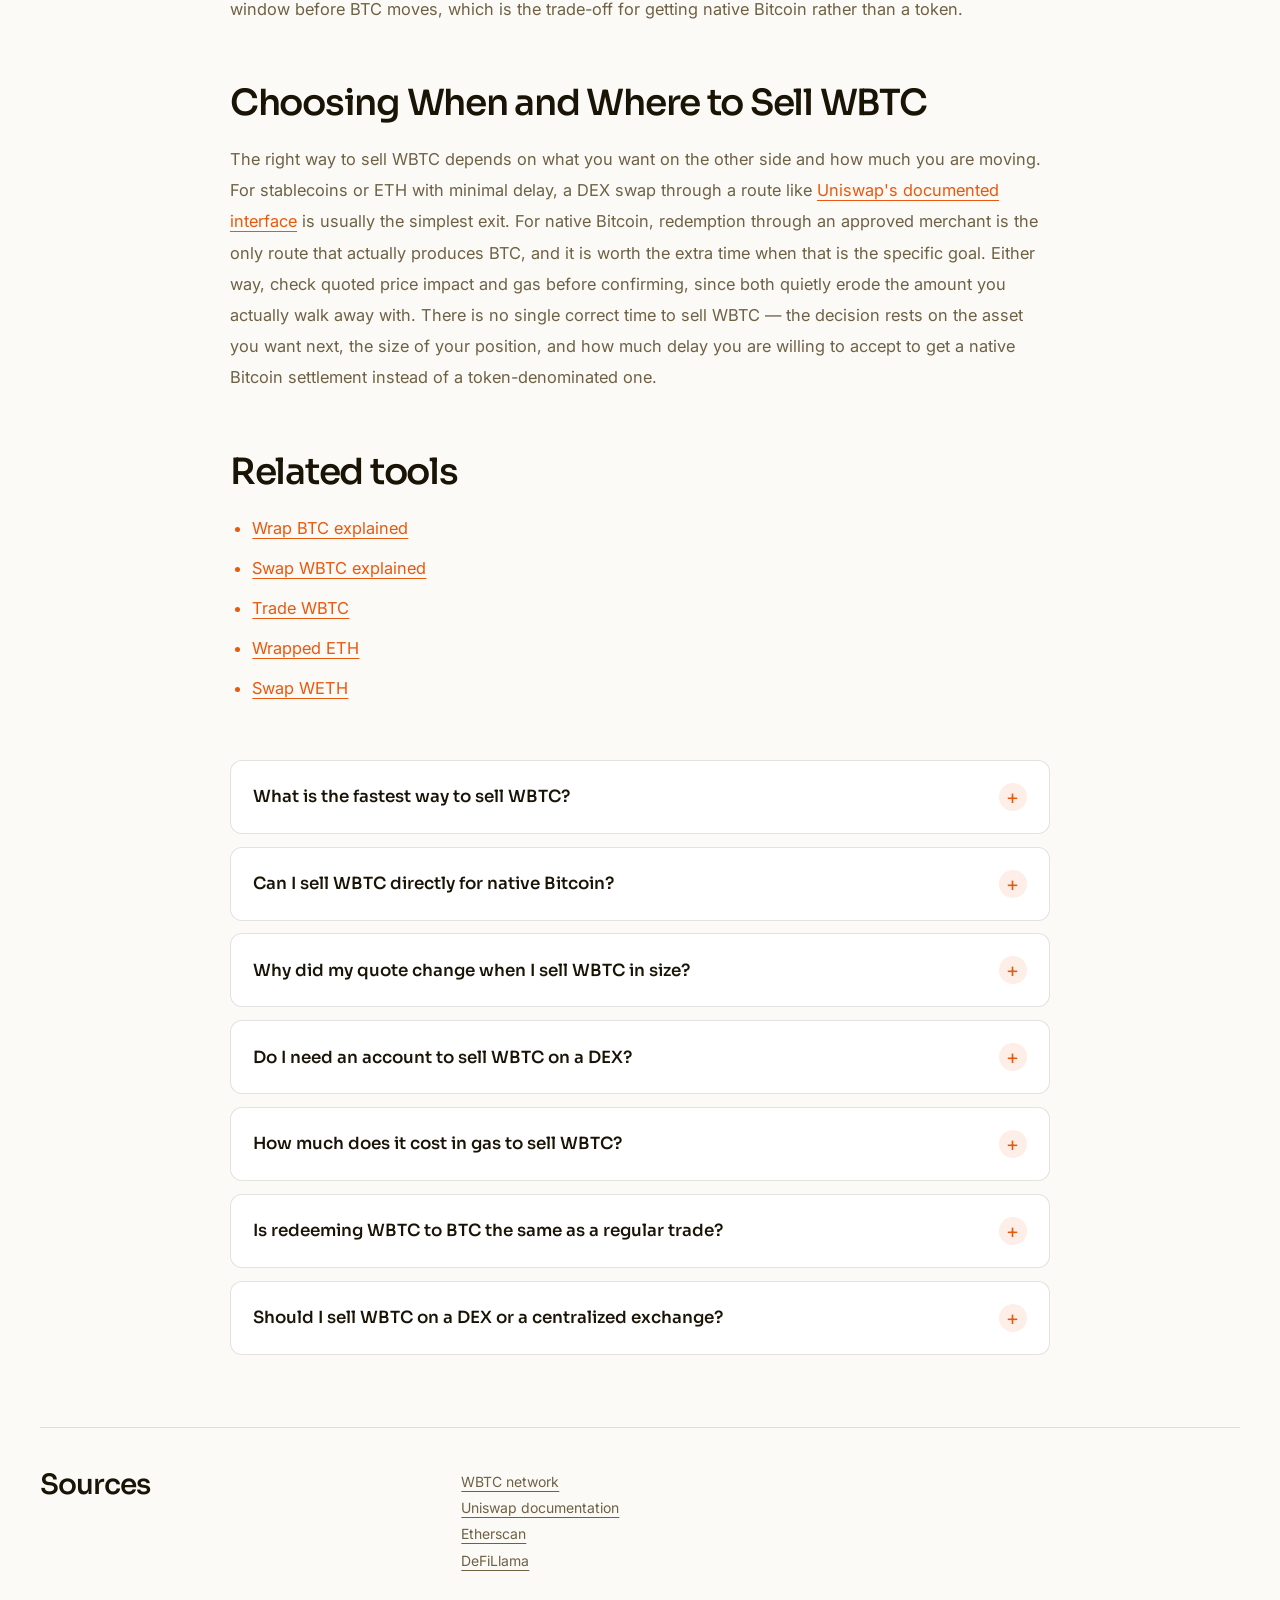
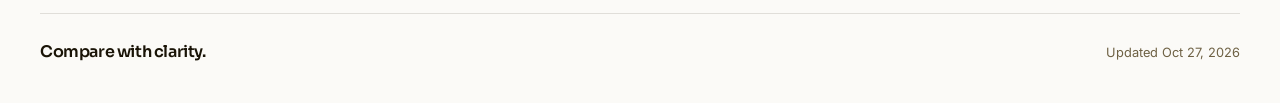
==== commit 371a2181: "Freshness: date refresh + re-index" ====
--- a/index.html
+++ b/index.html
@@ -13,7 +13,7 @@
 <meta name="twitter:card" content="summary_large_image">
 <meta name="twitter:title" content="Sell WBTC">
 <link rel="preconnect" href="https://fonts.googleapis.com"><link rel="preconnect" href="https://fonts.gstatic.com" crossorigin><link rel="stylesheet" href="https://fonts.googleapis.com/css2?family=Inter:wght@400;500;600;700&family=Sora:wght@500;600;700&display=swap">
-<script type="application/ld+json">{"@context": "https://schema.org", "@graph": [{"@type": "WebSite", "@id": "https://sell-wbtc.github.io/#website", "url": "https://sell-wbtc.github.io/", "name": "Sell WBTC — Exit Wrapped Bitcoin for Cash or Native BTC"}, {"@type": "WebPage", "@id": "https://sell-wbtc.github.io/#webpage", "url": "https://sell-wbtc.github.io/", "name": "Sell WBTC — Exit Wrapped Bitcoin for Cash or Native BTC", "isPartOf": {"@id": "https://sell-wbtc.github.io/#website"}, "description": "Learn how to sell WBTC on a DEX for stablecoins or ETH, or redeem it back to native BTC through the official merchant process. Compare speed, price impact and gas before you exit.", "datePublished": "2026-10-17", "dateModified": "2026-10-17"}, {"@type": "SoftwareApplication", "name": "Sell WBTC", "applicationCategory": "FinanceApplication", "operatingSystem": "Web", "offers": {"@type": "Offer", "price": "0", "priceCurrency": "USD"}}, {"@type": "BreadcrumbList", "itemListElement": [{"@type": "ListItem", "position": 1, "name": "Home", "item": "https://sell-wbtc.github.io/"}, {"@type": "ListItem", "position": 2, "name": "Wrapping"}, {"@type": "ListItem", "position": 3, "name": "Sell WBTC"}]}, {"@type": "FAQPage", "mainEntity": [{"@type": "Question", "name": "What is the fastest way to sell WBTC?", "acceptedAnswer": {"@type": "Answer", "text": "A DEX swap to a stablecoin or ETH is the fastest route — it settles within a block or two once you sign, with no account or identity check required."}}, {"@type": "Question", "name": "Can I sell WBTC directly for native Bitcoin?", "acceptedAnswer": {"@type": "Answer", "text": "Yes, through the official redemption process. You submit a burn request via an approved merchant, and the custodian releases BTC to your address, though this takes longer than a swap."}}, {"@type": "Question", "name": "Why did my quote change when I sell WBTC in size?", "acceptedAnswer": {"@type": "Answer", "text": "Larger swaps move further through a pool's available liquidity, which is price impact. Checking pool depth before trading, and splitting large orders across venues, keeps the effective price closer to the quote."}}, {"@type": "Question", "name": "Do I need an account to sell WBTC on a DEX?", "acceptedAnswer": {"@type": "Answer", "text": "No. A DEX swap only needs a connected wallet. An account is only required for the merchant redemption route or for selling through a centralized exchange."}}, {"@type": "Question", "name": "How much does it cost in gas to sell WBTC?", "acceptedAnswer": {"@type": "Answer", "text": "You pay an approval transaction the first time you trade WBTC on a given router, then gas for the swap itself. Both are ordinary Ethereum transaction costs, visible before you sign."}}, {"@type": "Question", "name": "Is redeeming WBTC to BTC the same as a regular trade?", "acceptedAnswer": {"@type": "Answer", "text": "No. Redemption burns the token and releases BTC held by the custodian, through an approved merchant with identity verification — it is a wrapper unwind, not an open-market trade."}}, {"@type": "Question", "name": "Should I sell WBTC on a DEX or a centralized exchange?", "acceptedAnswer": {"@type": "Answer", "text": "A DEX settles faster and needs no account, while a centralized exchange may offer deeper order books for very large size but adds withdrawal time. Compare the net amount you receive after fees on each."}}]}]}</script>
+<script type="application/ld+json">{"@context": "https://schema.org", "@graph": [{"@type": "WebSite", "@id": "https://sell-wbtc.github.io/#website", "url": "https://sell-wbtc.github.io/", "name": "Sell WBTC — Exit Wrapped Bitcoin for Cash or Native BTC"}, {"@type": "WebPage", "@id": "https://sell-wbtc.github.io/#webpage", "url": "https://sell-wbtc.github.io/", "name": "Sell WBTC — Exit Wrapped Bitcoin for Cash or Native BTC", "isPartOf": {"@id": "https://sell-wbtc.github.io/#website"}, "description": "Learn how to sell WBTC on a DEX for stablecoins or ETH, or redeem it back to native BTC through the official merchant process. Compare speed, price impact and gas before you exit.", "datePublished": "2026-10-27", "dateModified": "2026-10-27"}, {"@type": "SoftwareApplication", "name": "Sell WBTC", "applicationCategory": "FinanceApplication", "operatingSystem": "Web", "offers": {"@type": "Offer", "price": "0", "priceCurrency": "USD"}}, {"@type": "BreadcrumbList", "itemListElement": [{"@type": "ListItem", "position": 1, "name": "Home", "item": "https://sell-wbtc.github.io/"}, {"@type": "ListItem", "position": 2, "name": "Wrapping"}, {"@type": "ListItem", "position": 3, "name": "Sell WBTC"}]}, {"@type": "FAQPage", "mainEntity": [{"@type": "Question", "name": "What is the fastest way to sell WBTC?", "acceptedAnswer": {"@type": "Answer", "text": "A DEX swap to a stablecoin or ETH is the fastest route — it settles within a block or two once you sign, with no account or identity check required."}}, {"@type": "Question", "name": "Can I sell WBTC directly for native Bitcoin?", "acceptedAnswer": {"@type": "Answer", "text": "Yes, through the official redemption process. You submit a burn request via an approved merchant, and the custodian releases BTC to your address, though this takes longer than a swap."}}, {"@type": "Question", "name": "Why did my quote change when I sell WBTC in size?", "acceptedAnswer": {"@type": "Answer", "text": "Larger swaps move further through a pool's available liquidity, which is price impact. Checking pool depth before trading, and splitting large orders across venues, keeps the effective price closer to the quote."}}, {"@type": "Question", "name": "Do I need an account to sell WBTC on a DEX?", "acceptedAnswer": {"@type": "Answer", "text": "No. A DEX swap only needs a connected wallet. An account is only required for the merchant redemption route or for selling through a centralized exchange."}}, {"@type": "Question", "name": "How much does it cost in gas to sell WBTC?", "acceptedAnswer": {"@type": "Answer", "text": "You pay an approval transaction the first time you trade WBTC on a given router, then gas for the swap itself. Both are ordinary Ethereum transaction costs, visible before you sign."}}, {"@type": "Question", "name": "Is redeeming WBTC to BTC the same as a regular trade?", "acceptedAnswer": {"@type": "Answer", "text": "No. Redemption burns the token and releases BTC held by the custodian, through an approved merchant with identity verification — it is a wrapper unwind, not an open-market trade."}}, {"@type": "Question", "name": "Should I sell WBTC on a DEX or a centralized exchange?", "acceptedAnswer": {"@type": "Answer", "text": "A DEX settles faster and needs no account, while a centralized exchange may offer deeper order books for very large size but adds withdrawal time. Compare the net amount you receive after fees on each."}}]}]}</script>
 <style>
 :root{--bg:#FBFAF7;--surface:#FFFFFF;--text:#1A1407;--muted:#6E6144;--accent:#EA580C;--accent-ink:#FFFFFF;--radius:12px;--display:"Sora";--body:"Inter"}
 *{box-sizing:border-box}
@@ -197,7 +197,7 @@
 <li><a class="cdb053c" href="https://docs.uniswap.org/" rel="nofollow noopener" target="_blank">Uniswap documentation</a></li>
 <li><a class="cdb053c" href="https://etherscan.io/" rel="nofollow noopener" target="_blank">Etherscan</a></li>
 <li><a class="cdb053c" href="https://defillama.com/" rel="nofollow noopener" target="_blank">DeFiLlama</a></li></ul></div></section>
-<footer class="c97df36"><span class="c8aad66">Compare with clarity.</span><p class="cc77dc1">Updated Oct 17, 2026</p></footer>
+<footer class="c97df36"><span class="c8aad66">Compare with clarity.</span><p class="cc77dc1">Updated Oct 27, 2026</p></footer>
 </div>
 <script>
 (() => {
